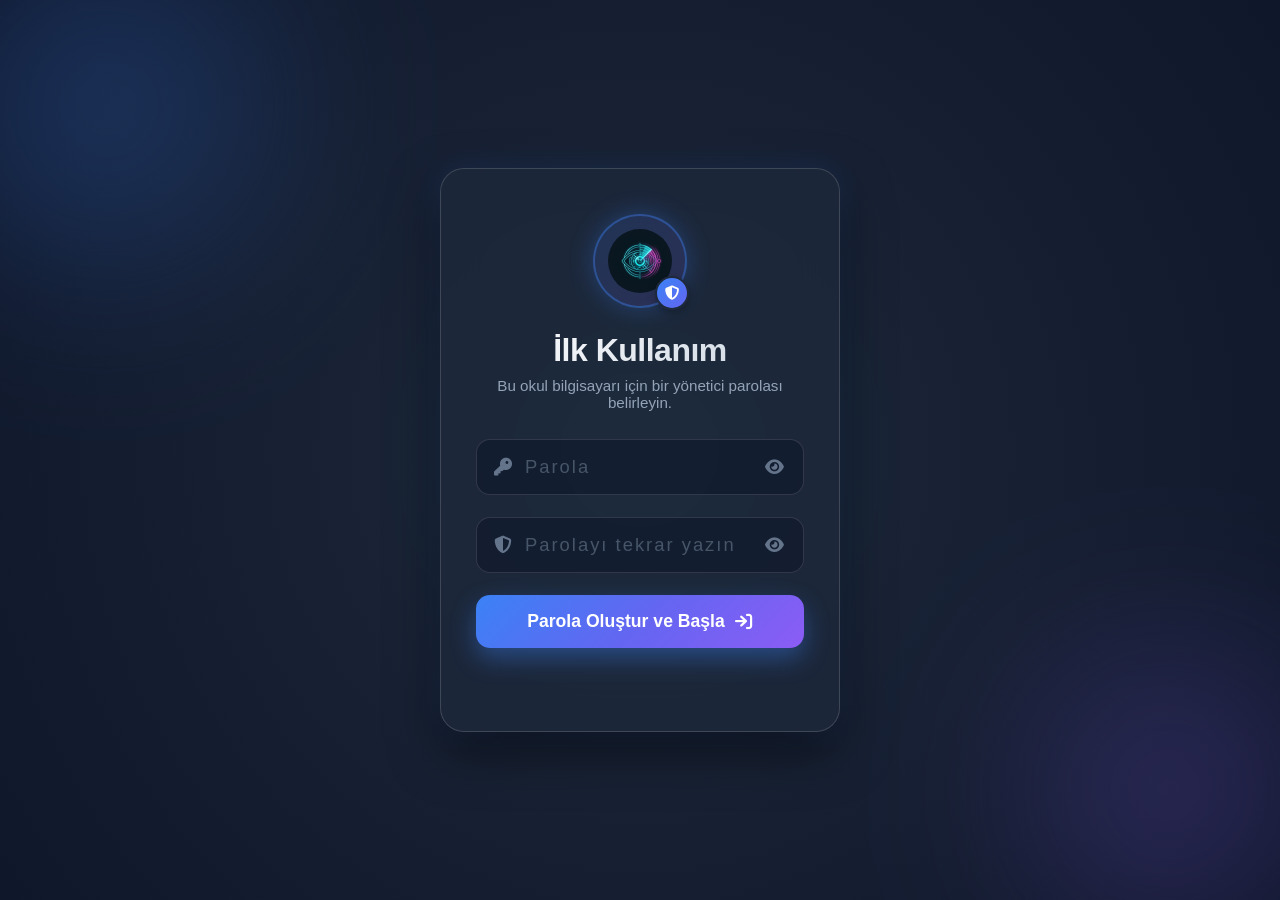
==== admin.html @ a7d8788b "feat(pwa): 3.6 Çevrimdışı Çalışma (PWA / Service Worker & Kesintisiz Yayın) tamamlandı" ====
<!DOCTYPE html>
<html lang="tr" data-theme="light">

<head>
    <meta charset="UTF-8">
    <meta name="viewport" content="width=device-width, initial-scale=1.0">
    <meta http-equiv="Content-Security-Policy" content="default-src 'self'; script-src 'self' 'unsafe-inline'; style-src 'self' 'unsafe-inline'; img-src 'self' data: blob: https://*.meb.k12.tr https://*.meb.gov.tr https://*.ytimg.com https://*.youtube.com; font-src 'self' data:; connect-src 'self'; media-src 'self' blob: data: https:; object-src 'none'; frame-src 'self' https://www.youtube.com https://www.youtube-nocookie.com; base-uri 'self'; form-action 'self'">
    <title>Pano Yönetim Paneli</title>
    <!-- Favicon & PWA Manifest -->
    <link rel="shortcut icon" href="img/favicon.png" type="image/png">
    <link rel="manifest" href="manifest.json">
    <meta name="theme-color" content="#0f172a">
    <meta name="apple-mobile-web-app-capable" content="yes">
    <meta name="apple-mobile-web-app-status-bar-style" content="black-translucent">
    <meta name="apple-mobile-web-app-title" content="Seyir Admin">
    <!-- Yerel Font Awesome: yönetim ekranı üçüncü taraf CDN'e font isteği göndermez. -->
    <link rel="stylesheet" href="css/fontawesome.min.css?v=20260917_ded1c367">
    <link rel="stylesheet" href="css/admin.css?v=20260924_e005ec68">
    <!-- SheetJS 0.20.3 yerel kopya: özel yönetim verisi üçüncü taraf betiğe açılmaz. -->
    <script src="js/vendor/xlsx.full.min.js?v=20260924_6b3130af"></script>

    <!-- Yönetici parolası ve okul verileri yalnızca bu tarayıcıda saklanır. -->
</head>

<body>
    <div class="login-overlay" id="login-screen">
        <!-- Zenginleştirilmiş arkaplan orbları -->
        <div class="glow-orb orb-1"></div>
        <div class="glow-orb orb-2"></div>
        <div class="glow-orb orb-3"></div>

        <div class="login-box glass-panel" id="login-card">
            <div class="login-logo-container">
                <img src="img/favicon.png" alt="Logo" class="login-logo-img">
                <div class="logo-shield-badge"><i class="fa-solid fa-shield-halved"></i></div>
            </div>
            <h2 class="login-title" id="local-auth-title">Seyir Yönetim</h2>
            <p class="login-subtitle" id="local-auth-subtitle">Bu cihazdaki yönetim paneline giriş yapın.</p>
            <form id="local-auth-form" autocomplete="off">
                <div class="input-wrapper">
                    <input id="local-auth-password" type="password" minlength="8" maxlength="128"
                        autocomplete="current-password" placeholder="Parola" required>
                    <i class="fa-solid fa-key input-icon"></i>
                    <button type="button" class="pin-toggle-btn" data-password-target="local-auth-password"
                        aria-label="Parolayı göster veya gizle"><i class="fa-solid fa-eye"></i></button>
                </div>
                <div class="input-wrapper" id="local-auth-repeat-wrapper" style="display:none;">
                    <input id="local-auth-password-repeat" type="password" minlength="8" maxlength="128"
                        autocomplete="new-password" placeholder="Parolayı tekrar yazın">
                    <i class="fa-solid fa-shield-halved input-icon"></i>
                    <button type="button" class="pin-toggle-btn" data-password-target="local-auth-password-repeat"
                        aria-label="Parolayı göster veya gizle"><i class="fa-solid fa-eye"></i></button>
                </div>
                <button type="submit" class="btn-glow" id="local-auth-submit">
                    <span>Giriş Yap</span> <i class="fa-solid fa-arrow-right-to-bracket"></i>
                </button>
            </form>
            <div class="error-msg" id="local-auth-message" aria-live="polite"></div>
            <button type="button" id="local-auth-reset"
                style="display:none; margin:8px auto 0; border:0; background:transparent; color:#94a3b8; cursor:pointer; text-decoration:underline;">
                Parolayı unuttum / bu cihazı sıfırla
            </button>
        </div>
    </div>

    <div class="admin-layout" id="admin-dashboard" style="display: none;">
        <aside class="admin-sidebar" id="admin-sidebar">
            <div class="sidebar-header">
                <div class="sidebar-brand-group">
                    <div class="brand-logo-wrapper">
                        <img src="img/favicon.png" alt="Logo" class="sidebar-logo-img">
                        <span class="logo-glow-ring"></span>
                    </div>
                    <div class="sidebar-brand-text">
                        <span class="brand-title">Seyir</span>
                        <span class="brand-subtitle" title="Okulun Dijital Nabzı">Okulun Dijital Nabzı</span>
                    </div>
                </div>
                <button type="button" id="admin-mobile-toggle" class="admin-mobile-toggle" aria-label="Menüyü Aç/Kapat"
                    onclick="toggleAdminSidebarMobile()">
                    <i class="fa-solid fa-bars" id="admin-hamburger-icon"></i>
                </button>
            </div>
            <nav class="sidebar-nav">
                <a href="index.html" class="nav-item nav-home-link" title="Canlı Pano Ekranına Git"><span class="nav-icon">🏠</span> <span
                        class="nav-text">Canlı Pano (Ana Sayfa)</span></a>
                <div class="sidebar-nav-divider"></div>
                <a href="#" class="nav-item active" data-target="tab-genel"><span class="nav-icon">⚙️</span> <span
                        class="nav-text">Genel Ayarlar</span></a>
                <a href="#" class="nav-item" data-target="tab-duyurular"><span class="nav-icon">📢</span> <span
                        class="nav-text">Duyurular</span></a>
                <a href="#" class="nav-item" data-target="tab-medya"><span class="nav-icon">🎬</span> <span
                        class="nav-text">Video &amp; Medya</span></a>
                <a href="#" class="nav-item" data-target="tab-sinav"><span class="nav-icon">📝</span> <span
                        class="nav-text">Sınav Yönetimi</span></a>
                <a href="#" class="nav-item" data-target="tab-nobetci"><span class="nav-icon">🛡️</span> <span
                        class="nav-text">Nöbetçi Öğretmenler</span></a>
                <a href="#" class="nav-item" data-target="tab-siniflar"><span class="nav-icon">👥</span> <span
                        class="nav-text">Sınıf Yönetimi</span></a>
                <a href="#" class="nav-item" data-target="tab-ogretmenler"><span class="nav-icon">👨‍🏫</span> <span
                        class="nav-text">Öğretmen Yönetimi</span></a>
                <a href="#" class="nav-item" data-target="tab-zaman"><span class="nav-icon">⏰</span> <span
                        class="nav-text">Zaman Yönetimi</span></a>
                <a href="#" class="nav-item" data-target="tab-program"><span class="nav-icon">📅</span> <span
                        class="nav-text">Ders Yönetimi</span></a>
                <a href="#" class="nav-item" data-target="tab-veri"><span class="nav-icon">💾</span> <span
                        class="nav-text">Veri Yönetimi</span></a>
                <a href="#" class="nav-item" data-target="tab-kayan"><span class="nav-icon">🏃‍♂️</span> <span
                        class="nav-text">Kayan Yazılar</span></a>

                <a href="#" class="nav-item" data-target="tab-zil">
                    <span class="nav-icon">🔔</span> <span class="nav-text">Zil Yönetimi</span>
                </a>
            </nav>
        </aside>

        <main class="admin-content">
            <!-- Üst Bar ve Kaydet Butonu -->
            <header class="content-topbar">
                <div class="topbar-left">
                    <div class="topbar-title-group">
                        <h1 id="active-tab-title">Genel Ayarlar</h1>
                        <span class="topbar-sub-tag">Seyir Komut Merkezi</span>
                    </div>
                    <span class="badge-online">
                        <span class="pulse-dot"></span> Canlı Sistem
                    </span>
                </div>

                <div class="topbar-right">
                    <!-- Çevrimdışı Durum Rozeti -->
                    <div id="admin-offline-pill" class="header-offline-pill" style="display: none;" title="Çevrimdışı Mod — Yerel önbellek aktif">
                        <i class="fa-solid fa-plane-slash"></i> <span>Çevrimdışı</span>
                    </div>
                    <!-- Hızlı Araçlar (AGENTS.md Kural 6: Akıllı Tahta / Tam Ekran / Tema / Bildirim / Ayarlar) -->
                    <div class="header-action-tools">
                        <a href="index.html" class="btn-tool-icon" title="Akıllı Tahta / Canlı Pano Modu" aria-label="Akıllı Tahta / Canlı Pano Moduna Geç">
                            <i class="fa-solid fa-tv"></i>
                        </a>
                        <button type="button" class="btn-tool-icon" id="btn-fullscreen-toggle" title="Tam Ekran" aria-label="Tam Ekran Aç/Kapat"
                            onclick="toggleAdminFullscreen()">
                            <i class="fa-solid fa-expand" id="icon-fullscreen"></i>
                        </button>
                        <button type="button" class="btn-tool-icon" id="btn-theme-toggle" title="Açık / Koyu Tema Değiştir"
                            aria-label="Açık / Koyu Tema Değiştir" onclick="toggleAdminTheme()">🌙</button>

                        <!-- Bildirimler Butonu ve Açılır Paneli -->
                        <div class="notif-dropdown-wrapper" style="position: relative;">
                            <button type="button" class="btn-tool-icon btn-notification-relative" id="btn-notifications-toggle" title="Sistem Bildirimleri"
                                aria-label="Bildirimler" onclick="toggleNotificationsMenu(this)">
                                <i class="fa-solid fa-bell"></i>
                                <span class="notification-badge-dot" id="header-notif-dot"></span>
                            </button>
                            <!-- Bildirimler Açılır Paneli -->
                            <div id="dropdown-notifications" class="notifications-dropdown-menu" style="display: none;">
                                <div class="notif-dropdown-header">
                                    <span><i class="fa-solid fa-bell" style="color: #6366f1;"></i> Sistem Bildirimleri</span>
                                    <button type="button" class="btn-notif-clear" onclick="clearNotificationBadge()">Okundu Say</button>
                                </div>
                                <div class="notif-dropdown-body" id="notif-dropdown-list">
                                    <!-- Bildirim kartları dinamik gelecek -->
                                </div>
                            </div>
                        </div>

                        <button type="button" class="btn-tool-icon" id="btn-quick-settings" title="Genel Ayarlara Git" aria-label="Sistem Ayarları"
                            onclick="openQuickSettings()">
                            <i class="fa-solid fa-gear"></i>
                        </button>
                    </div>

                    <span class="topbar-divider" aria-hidden="true"></span>

                    <input type="file" id="inp-json-file" accept=".json" style="display: none;">
                    <button id="btn-save-json" class="btn-save-glow">
                        <i class="fa-solid fa-floppy-disk"></i> <span>Kaydet</span>
                    </button>
                </div>
            </header>

            <div class="content-scrollable">
                <!-- Genel Ayarlar -->
                <section id="tab-genel" class="tab-pane active">
                    <!-- Nasıl Kullanılır? Rehber Kartı -->
                    <div class="tab-guide-container" style="margin-bottom: 20px;">
                        <button type="button" class="btn-guide-toggle" onclick="toggleHelpGuide(this)"
                            style="background: linear-gradient(135deg, #6366f1 0%, #8b5cf6 100%); color: #ffffff; border: none; padding: 10px 18px; border-radius: 10px; font-weight: 700; font-size: 0.92rem; cursor: pointer; display: inline-flex; align-items: center; gap: 8px; box-shadow: 0 4px 14px rgba(99, 102, 241, 0.35); transition: all 0.25s ease;">
                            <span>❓ Nasıl Kullanılır?</span>
                            <i class="fa-solid fa-chevron-down guide-arrow"
                                style="transition: transform 0.3s ease;"></i>
                        </button>
                        <div class="tab-guide-card"
                            style="display: none; margin-top: 12px; background: linear-gradient(135deg, rgba(30, 27, 75, 0.95) 0%, rgba(15, 23, 42, 0.95) 100%); border: 1.5px solid rgba(139, 92, 246, 0.4); border-left: 6px solid #8b5cf6; border-radius: 14px; padding: 18px 22px; color: #f1f5f9; box-shadow: 0 10px 25px rgba(0,0,0,0.4); backdrop-filter: blur(10px);">
                            <div
                                style="display: flex; align-items: center; justify-content: space-between; margin-bottom: 12px; border-bottom: 1px solid rgba(255,255,255,0.1); padding-bottom: 8px;">
                                <h3
                                    style="margin: 0; font-size: 1.15rem; color: #c084fc; font-weight: 800; display: flex; align-items: center; gap: 8px;">
                                    💡 <span>⚙️ Genel Ayarlar ve Okul Kimliği Rehberi</span>
                                </h3>
                                <button type="button"
                                    onclick="toggleHelpGuide(this.closest('.tab-guide-container').querySelector('.btn-guide-toggle'))"
                                    style="background: rgba(255,255,255,0.1); border: none; color: #94a3b8; width: 26px; height: 26px; border-radius: 50%; cursor: pointer; display: flex; align-items: center; justify-content: center; font-size: 0.85rem;">✕</button>
                            </div>
                            <div class="guide-content" style="font-size: 0.92rem; line-height: 1.65; color: #e2e8f0;">
                                <p style="margin-top: 0; margin-bottom: 8px;"><strong>📌 Bu Menü Ne İşe Yarar?</strong>
                                    Okulun resmi adını, okul türünü, amblemini/logosunu, ana slayt haberlerini ve otomatik
                                    tema gösterim sürelerini yönetmenizi sağlar.</p>
                                <p style="margin-bottom: 8px;"><strong>⚙️ Yapılan Değişikliklerin Etkisi:</strong>
                                    Burada girilen okul adı, okul türü ve amblemi ekrandaki tüm header (üst bilgi barı)
                                    alanında anında güncellenir. Ana slayt haberleri orta büyük haber panosunda sırayla
                                    sergilenir.</p>
                                <p style="margin-bottom: 0;"><strong>🚀 Nasıl Yapılır?</strong> Okul Adı, Okul Türü ve Web
                                    URL alanlarını doldurun. Haber slaytları için görsel seçip başlık/detay ekleyin.
                                    Değişiklikleri tamamlayınca sağ üstteki <strong>💾 Kaydet</strong> butonuna
                                    tıklayın.</p>
                            </div>
                        </div>
                    </div>

                    <!-- Kart 1: Okul & Pano Kimliği -->
                    <div class="glass-card">
                        <div class="section-header">
                            <h2><i class="fa-solid fa-school-flag" style="color: #3b82f6;"></i> Okul & Pano Kimliği</h2>
                            <p>Okul adı, özel amblemi/logosu, web bağlantısı ve temel gösterim parametrelerini
                                yapılandırın.</p>
                        </div>

                        <!-- Özel Okul Logosu / Amblemi Yükleme Alanı -->
                        <div class="logo-upload-box"
                            style="display: flex; align-items: center; gap: 20px; padding: 18px; background: rgba(59, 130, 246, 0.05); border: 1.5px dashed rgba(59, 130, 246, 0.35); border-radius: 14px; margin-bottom: 22px; flex-wrap: wrap;">
                            <div class="logo-preview-wrapper"
                                style="position: relative; width: 88px; height: 88px; border-radius: 16px; background: #ffffff; border: 2px solid #e2e8f0; display: flex; align-items: center; justify-content: center; overflow: hidden; box-shadow: 0 4px 14px rgba(0,0,0,0.06); flex-shrink: 0;">
                                <img id="img-okulLogo-preview" src="img/okul_logo.png" alt="Okul Logosu Önizleme"
                                    style="max-width: 100%; max-height: 100%; object-fit: contain; padding: 6px;">
                            </div>
                            <div style="flex: 1; min-width: 220px;">
                                <label
                                    style="font-weight: 700; font-size: 0.98rem; display: block; margin-bottom: 4px; color: var(--text-main);">
                                    <i class="fa-solid fa-image" style="color: #3b82f6;"></i> Okul Logosu / Amblemi
                                </label>
                                <p
                                    style="font-size: 0.83rem; color: var(--text-muted); margin: 0 0 12px 0; line-height: 1.4;">
                                    Her okul kendi amblemini yükleyebilir. Şeffaf PNG veya SVG formatı önerilir (Maks.
                                    2MB). Pano ekranında sol üst köşede anında güncellenir.
                                </p>
                                <div style="display: flex; gap: 10px; flex-wrap: wrap; align-items: center;">
                                    <label for="inp-okulLogo-file" class="btn-action-purple"
                                        style="cursor: pointer; padding: 9px 16px; font-size: 0.85rem; display: inline-flex; align-items: center; gap: 7px; margin: 0; border-radius: 8px;">
                                        <i class="fa-solid fa-arrow-up-from-bracket"></i> Yeni Logo Yükle
                                    </label>
                                    <input type="file" id="inp-okulLogo-file"
                                        accept="image/png, image/jpeg, image/svg+xml, image/webp"
                                        style="display: none;">
                                    <button type="button" id="btn-reset-logo" class="btn-action-warning"
                                        style="padding: 9px 14px; font-size: 0.85rem; display: inline-flex; align-items: center; gap: 6px; border-radius: 8px;">
                                        <i class="fa-solid fa-rotate-left"></i> Varsayılana Sıfırla
                                    </button>
                                </div>
                            </div>
                        </div>

                        <div class="form-grid-2col">
                            <div class="form-group">
                                <label><i class="fa-solid fa-school"></i> Okul Adı (Kurum Adı)</label>
                                <input type="text" id="inp-okulAdi" class="form-control"
                                    placeholder="Örn: Sancaktepe veya Mahmud Celaleddin Ökten">
                                <small
                                    style="display: block; margin-top: 4px; color: var(--text-muted); font-size: 0.78rem;">
                                    Okulun ana adı (Pano başlığının 1. satırında kalın ve belirgin görünür).
                                </small>
                            </div>

                            <div class="form-group">
                                <label><i class="fa-solid fa-graduation-cap"></i> Okul Türü</label>
                                <select id="inp-okulTuru" class="form-control" style="font-weight: 500;">
                                    <optgroup label="🕌 İmam Hatip Okul Türleri">
                                        <option value="İmam Hatip Ortaokulu">İmam Hatip Ortaokulu</option>
                                        <option value="Anadolu İmam Hatip Lisesi">Anadolu İmam Hatip Lisesi</option>
                                        <option value="Fen ve Sosyal Bilimler Proje Anadolu İmam Hatip Lisesi">Fen ve Sosyal Bilimler Proje Anadolu İmam Hatip Lisesi</option>
                                        <option value="Uluslararası Anadolu İmam Hatip Lisesi">Uluslararası Anadolu İmam Hatip Lisesi</option>
                                        <option value="Hafızlık Projesi İmam Hatip Ortaokulu">Hafızlık Projesi İmam Hatip Ortaokulu</option>
                                        <option value="Musiki ve Geleneksel Sanatlar Proje AİHL">Musiki ve Geleneksel Sanatlar Proje AİHL</option>
                                        <option value="Spor Proje Anadolu İmam Hatip Lisesi">Spor Proje Anadolu İmam Hatip Lisesi</option>
                                        <option value="Mesleki Program Uygulayan AİHL">Mesleki Program Uygulayan AİHL</option>
                                        <option value="İmam Hatip Lisesi">İmam Hatip Lisesi</option>
                                    </optgroup>
                                    <optgroup label="🏫 Diğer MEB Okul Türleri">
                                        <option value="Anadolu Lisesi">Anadolu Lisesi</option>
                                        <option value="Fen Lisesi">Fen Lisesi</option>
                                        <option value="Sosyal Bilimler Lisesi">Sosyal Bilimler Lisesi</option>
                                        <option value="Mesleki ve Teknik Anadolu Lisesi">Mesleki ve Teknik Anadolu Lisesi</option>
                                        <option value="Çok Programlı Anadolu Lisesi">Çok Programlı Anadolu Lisesi</option>
                                        <option value="Ortaokul">Ortaokul</option>
                                        <option value="İlkokul">İlkokul</option>
                                        <option value="Anaokulu">Anaokulu</option>
                                        <option value="Bilim ve Sanat Merkezi (BİLSEM)">Bilim ve Sanat Merkezi (BİLSEM)</option>
                                        <option value="Halk Eğitimi Merkezi">Halk Eğitimi Merkezi</option>
                                        <option value="Özel Eğitim Uygulama Okulu">Özel Eğitim Uygulama Okulu</option>
                                    </optgroup>
                                </select>
                                <small
                                    style="display: block; margin-top: 4px; color: var(--text-muted); font-size: 0.78rem;">
                                    Okul türü (Pano başlığının 2. satırında alt unvan olarak görünür).
                                </small>
                            </div>

                            <!-- Dinamik MEB Okul Sitesi ve Haber Yenileme (Madde 3.1) -->
                            <div class="form-group" style="grid-column: 1 / -1;">
                                <label><i class="fa-solid fa-globe"></i> MEB Okul Web Sitesi Adresi</label>
                                <div style="display: flex; gap: 10px; align-items: stretch; flex-wrap: wrap;">
                                    <input type="text" id="inp-webUrl" class="form-control"
                                        style="flex: 1; min-width: 250px;"
                                        placeholder="https://okuladi.meb.k12.tr/">
                                    <button type="button" id="btn-fetch-meb-news" class="btn-action-blue"
                                        style="padding: 10px 18px; font-weight: 600; display: inline-flex; align-items: center; gap: 8px; border-radius: 10px; white-space: nowrap; cursor: pointer; background: linear-gradient(135deg, #2563eb, #3b82f6); color: white; border: none; box-shadow: 0 4px 12px rgba(37, 99, 235, 0.25);">
                                        <i class="fa-solid fa-arrows-rotate" id="icon-fetch-meb"></i> Haberleri Şimdi
                                        Yenile
                                    </button>
                                </div>
                                <div id="meb-fetch-status"
                                    style="margin-top: 8px; font-size: 0.84rem; display: none; padding: 8px 12px; border-radius: 8px;">
                                </div>
                                <small
                                    style="display: block; margin-top: 5px; color: var(--text-muted); font-size: 0.8rem;">
                                    <i class="fa-solid fa-circle-info"></i> Yalnızca resmî MEB okul adresleri kabul
                                    edilir. Adres değiştirildiğinde haberler bir kez otomatik alınır; bu buton daha sonra
                                    elle yenilemek içindir.
                                </small>
                            </div>

                            <div class="form-group">
                                <label><i class="fa-solid fa-location-dot"></i> İl (Şehir)</label>
                                <input type="text" id="inp-sehir" list="sehir-listesi" class="form-control" placeholder="Örn: Konya veya 42" autocomplete="off">
                                <datalist id="sehir-listesi">
                                    <!-- JS ile 81 il otomatik yüklenecek -->
                                </datalist>
                                <small
                                    style="display: block; margin-top: 4px; color: var(--text-muted); font-size: 0.78rem;">
                                    İl seçildiğinde ilgili ilçeler ve koordinatlar otomatik yüklenir.
                                </small>
                            </div>

                            <div class="form-group">
                                <label><i class="fa-solid fa-map-pin"></i> İlçe</label>
                                <input type="text" id="inp-ilce" list="ilce-listesi" class="form-control" placeholder="Örn: Karatay, Selçuklu..." autocomplete="off">
                                <datalist id="ilce-listesi">
                                    <!-- JS ile seçili ilin ilçeleri otomatik yüklenecek -->
                                </datalist>
                                <small
                                    style="display: block; margin-top: 4px; color: var(--text-muted); font-size: 0.78rem;">
                                    İlçe seçildiğinde hava durumu ve namaz vakitleri okulun ilçesine göre hassaslaşır.
                                </small>
                            </div>

                            <div class="form-group">
                                <label><i class="fa-solid fa-map-location-dot"></i> Konum Koordinatları (Enlem / Boylam)</label>
                                <div style="display: grid; grid-template-columns: 1fr 1fr; gap: 10px;">
                                    <input type="number" step="any" id="inp-enlem" class="form-control"
                                        placeholder="Enlem: 37.8714" min="-90" max="90">
                                    <input type="number" step="any" id="inp-boylam" class="form-control"
                                        placeholder="Boylam: 32.4846" min="-180" max="180">
                                </div>
                                <small
                                    style="display: block; margin-top: 4px; color: var(--text-muted); font-size: 0.78rem;">
                                    Hava durumu (Open-Meteo) ve namaz vakitleri için kullanılır. Dilerseniz okulun hassas koordinatlarını elle güncelleyebilirsiniz.
                                </small>
                            </div>

                            <div class="form-group">
                                <label><i class="fa-solid fa-stopwatch"></i> Slayt Geçiş Süresi (ms)</label>
                                <input type="number" id="inp-karuselSuresi" class="form-control" placeholder="8000">
                            </div>

                            <div class="form-group" style="grid-column: 1 / -1;">
                                <label><i class="fa-solid fa-circle-half-stroke"></i> Otomatik Tema Modu</label>
                                <select id="inp-temaOtomatik" class="form-control">
                                    <option value="true">☀️/🌙 Açık (Saat Bazlı Otomatik)</option>
                                    <option value="false">🔒 Kapalı (Sabit Tema)</option>
                                </select>
                            </div>

                            <!-- KVKK & MEB GÜVENLİ PANO GÖRÜNÜMÜ (BELİRGİNLEŞTİRİLMİŞ VE KOYULAŞTIRILMIŞ GÜVENLİK KARTI) -->
                            <div class="form-group kvkk-security-card" style="grid-column: 1 / -1; padding: 24px; border: 2px solid #10b981; border-radius: 16px; background: linear-gradient(145deg, #090d16 0%, #111827 50%, #1e293b 100%); color: #f8fafc; box-shadow: 0 12px 30px -5px rgba(0, 0, 0, 0.45), 0 0 20px rgba(16, 185, 129, 0.18);">
                                <div style="display: flex; align-items: center; justify-content: space-between; flex-wrap: wrap; gap: 12px; margin-bottom: 12px;">
                                    <div style="display: flex; align-items: center; gap: 10px;">
                                        <div style="width: 38px; height: 38px; border-radius: 10px; background: rgba(16, 185, 129, 0.2); display: flex; align-items: center; justify-content: center; border: 1px solid rgba(16, 185, 129, 0.4);">
                                            <i class="fa-solid fa-shield-halved" style="color: #10b981; font-size: 1.25rem;"></i>
                                        </div>
                                        <h3 style="margin: 0; font-size: 1.15rem; font-weight: 700; color: #ffffff; letter-spacing: -0.2px;">
                                            KVKK ve MEB Güvenli Pano Görünümü
                                        </h3>
                                    </div>
                                    <span style="display: inline-flex; align-items: center; gap: 6px; padding: 5px 12px; border-radius: 8px; font-size: 0.76rem; font-weight: 700; background: rgba(16, 185, 129, 0.18); color: #34d399; border: 1px solid rgba(16, 185, 129, 0.4); text-transform: uppercase; letter-spacing: 0.5px;">
                                        <i class="fa-solid fa-lock" style="font-size: 0.72rem;"></i> 6698 Sayılı Kanun Uyumlu
                                    </span>
                                </div>

                                <p style="margin: 0 0 18px 0; color: #94a3b8; font-size: 0.86rem; line-height: 1.6;">
                                    Öğretmen ve personel verileri tarayıcınızın güvenli yerel hafızasında şifreli saklanır. Okul koridorlarında ve akıllı tahtalarda herkesin görebileceği açık pano çıktısında (<code style="background: #1e293b; color: #38bdf8; padding: 2px 6px; border-radius: 4px; border: 1px solid rgba(255,255,255,0.1);">data.json</code>) kişisel isimler aşağıda belirleyeceğiniz kurallarla otomatik olarak <strong style="color: #34d399;">maskelenir veya gizlenir</strong>.
                                </p>

                                <div style="display: grid; grid-template-columns: repeat(auto-fit, minmax(240px, 1fr)); gap: 16px; background: rgba(15, 23, 42, 0.65); padding: 18px; border-radius: 12px; border: 1px solid rgba(255, 255, 255, 0.08);">
                                    <div>
                                        <label for="inp-personel-gosterim" style="color: #e2e8f0; font-weight: 600; font-size: 0.86rem; margin-bottom: 6px; display: block;">
                                            <i class="fa-solid fa-id-badge" style="color: #38bdf8; margin-right: 5px;"></i> Personel Adı Gösterim Modu
                                        </label>
                                        <select id="inp-personel-gosterim" class="form-control" style="background: #1e293b; color: #ffffff; border: 1px solid #475569; font-weight: 500;">
                                            <option value="gorev">Yalnızca görev adı (Önerilen - En Güvenli)</option>
                                            <option value="basHarf">Yalnızca baş harfler (Örn: A. Y.)</option>
                                            <option value="gizli">Tamamen gizli (İsim alanı kaldırılır)</option>
                                            <option value="tam">Tam ad — Yalnızca kapalı devre yerel pano</option>
                                        </select>
                                    </div>
                                    <div>
                                        <label for="inp-saklama-suresi" style="color: #e2e8f0; font-weight: 600; font-size: 0.86rem; margin-bottom: 6px; display: block;">
                                            <i class="fa-solid fa-clock-rotate-left" style="color: #f59e0b; margin-right: 5px;"></i> Veri Saklama Süresi (İmha Politikası)
                                        </label>
                                        <div style="display: flex; align-items: center; gap: 8px;">
                                            <input id="inp-saklama-suresi" type="number" min="1" max="3650" value="365" class="form-control" style="background: #1e293b; color: #ffffff; border: 1px solid #475569; font-weight: 600; max-width: 140px;">
                                            <span style="color: #94a3b8; font-size: 0.86rem; font-weight: 500;">gün sonra otomatik temizle</span>
                                        </div>
                                    </div>
                                </div>

                                <div style="display: flex; flex-wrap: wrap; gap: 20px; margin-top: 18px; padding-top: 14px; border-top: 1px solid rgba(255, 255, 255, 0.1);">
                                    <label style="display: inline-flex; align-items: center; gap: 9px; cursor: pointer; color: #f1f5f9; font-size: 0.88rem; font-weight: 500;">
                                        <input id="inp-nobetci-goster" type="checkbox" checked style="width: 17px; height: 17px; accent-color: #10b981; cursor: pointer;">
                                        <span>🛡️ Nöbetçi alanını panoda göster</span>
                                    </label>
                                    <label style="display: inline-flex; align-items: center; gap: 9px; cursor: pointer; color: #f1f5f9; font-size: 0.88rem; font-weight: 500;">
                                        <input id="inp-rehber-goster" type="checkbox" style="width: 17px; height: 17px; accent-color: #10b981; cursor: pointer;">
                                        <span>👥 Rehber öğretmen alanını panoda göster</span>
                                    </label>
                                    <label style="display: inline-flex; align-items: center; gap: 9px; cursor: pointer; color: #f1f5f9; font-size: 0.88rem; font-weight: 500;">
                                        <input id="inp-ders-ogretmeni-goster" type="checkbox" style="width: 17px; height: 17px; accent-color: #10b981; cursor: pointer;">
                                        <span>⏰ Aktif derste öğretmeni panoda göster</span>
                                    </label>
                                </div>
                            </div>
                        </div>
                    </div>

                    <!-- Kart 3.3: Ekran Koruyucu & Kiosk Güç Tasarrufu Modu -->
                    <div class="glass-card" style="margin-top: 25px;">
                        <div class="section-header" style="display: flex; justify-content: space-between; align-items: flex-start; flex-wrap: wrap; gap: 12px;">
                            <div>
                                <h2><i class="fa-solid fa-moon" style="color: #6366f1;"></i> Ekran Koruyucu &amp; Güç Tasarrufu Modu</h2>
                                <p>Mesai bitiminde veya hafta sonlarında TV / Akıllı Tahta ekranlarını korur, piksel yanmasını (OLED Burn-in) önler ve enerji tasarrufu sağlar.</p>
                            </div>
                            <div style="display: inline-flex; align-items: center; gap: 10px;">
                                <label class="switch-toggle" style="display: inline-flex; align-items: center; gap: 8px; cursor: pointer; font-weight: 600; font-size: 0.95rem;">
                                    <input type="checkbox" id="inp-screensaver-aktif" checked style="width: 20px; height: 20px; accent-color: #6366f1; cursor: pointer;">
                                    <span style="color: var(--text-main);">Otomatik Uyku Aktif</span>
                                </label>
                            </div>
                        </div>

                        <div style="background: rgba(99, 102, 241, 0.05); border: 1.5px solid rgba(99, 102, 241, 0.2); border-radius: 14px; padding: 20px; margin-top: 15px;">
                            <div style="display: grid; grid-template-columns: repeat(auto-fit, minmax(220px, 1fr)); gap: 18px; margin-bottom: 18px;">
                                <div>
                                    <label for="inp-screensaver-baslangic" style="font-weight: 700; font-size: 0.88rem; display: block; margin-bottom: 6px; color: var(--text-main);">
                                        <i class="fa-regular fa-clock" style="color: #6366f1;"></i> Uyku Başlangıç Saati
                                    </label>
                                    <input type="time" id="inp-screensaver-baslangic" value="17:30" class="form-control" style="font-weight: 600;">
                                    <small style="color: var(--text-muted); font-size: 0.8rem; display: block; margin-top: 4px;">Akşam mesai bitişinde uykuya geçer</small>
                                </div>
                                <div>
                                    <label for="inp-screensaver-bitis" style="font-weight: 700; font-size: 0.88rem; display: block; margin-bottom: 6px; color: var(--text-main);">
                                        <i class="fa-regular fa-sun" style="color: #f59e0b;"></i> Uyanma (Bitiş) Saati
                                    </label>
                                    <input type="time" id="inp-screensaver-bitis" value="07:30" class="form-control" style="font-weight: 600;">
                                    <small style="color: var(--text-muted); font-size: 0.8rem; display: block; margin-top: 4px;">Sabah mesai başlangıcında panoyu açar</small>
                                </div>
                                <div>
                                    <label for="sel-screensaver-bostakalma" style="font-weight: 700; font-size: 0.88rem; display: block; margin-bottom: 6px; color: var(--text-main);">
                                        <i class="fa-solid fa-hourglass-half" style="color: #10b981;"></i> Boşta Kalma (Hareketsizlik)
                                    </label>
                                    <select id="sel-screensaver-bostakalma" class="form-control" style="font-weight: 600;">
                                        <option value="0">Devre Dışı (Sadece Saat Bazlı)</option>
                                        <option value="15">15 Dakika Hareketsiz Kalınca</option>
                                        <option value="30" selected>30 Dakika Hareketsiz Kalınca (Önerilen)</option>
                                        <option value="60">60 Dakika Hareketsiz Kalınca</option>
                                    </select>
                                    <small style="color: var(--text-muted); font-size: 0.8rem; display: block; margin-top: 4px;">Ekrana dokunulmadığında otomatik uyur</small>
                                </div>
                            </div>

                            <div style="display: flex; justify-content: space-between; align-items: center; flex-wrap: wrap; gap: 15px; padding-top: 15px; border-top: 1px solid rgba(0,0,0,0.08);">
                                <label style="display: inline-flex; align-items: center; gap: 9px; cursor: pointer; font-size: 0.9rem; font-weight: 600; color: var(--text-main);">
                                    <input type="checkbox" id="chk-screensaver-haftasonu" checked style="width: 18px; height: 18px; accent-color: #6366f1; cursor: pointer;">
                                    <span>📅 Hafta sonu boyunca tam gün uyku modunda kal</span>
                                </label>
                                <button type="button" id="btn-test-screensaver" class="btn-action-purple" style="padding: 9px 18px; font-size: 0.88rem; border-radius: 9px; display: inline-flex; align-items: center; gap: 8px;">
                                    <i class="fa-solid fa-wand-magic-sparkles"></i> Canlı Test Et (Panoda Göster)
                                </button>
                            </div>
                        </div>
                    </div>

                    <!-- Kart 2: Sistem ve Veri Yönetimi -->
                    <div class="glass-card" style="margin-top: 25px;">
                        <div class="section-header">
                            <h2><i class="fa-solid fa-database" style="color: #10b981;"></i> Sistem ve Veri Yönetimi
                            </h2>
                            <p>Yedekleme, veri aktarımı ve oturum işlemlerini tek tıkla gerçekleştirin.</p>
                        </div>
                        <div class="system-actions-grid">
                            <div class="action-card">
                                <div class="action-info">
                                    <i class="fa-solid fa-file-import" style="color: #8b5cf6;"></i>
                                    <div>
                                        <h4>Özel Yedeği İçe Aktar</h4>
                                        <p>Yalnızca yetkili cihazdaki yönetim yedeğini geri yükleyin.</p>
                                    </div>
                                </div>
                                <button type="button" id="btn-upload-json-settings" class="btn-action-purple js-upload-json">
                                    <i class="fa-solid fa-upload"></i> JSON Yükle
                                </button>
                            </div>

                            <div class="action-card">
                                <div class="action-info">
                                    <i class="fa-solid fa-download" style="color: #10b981;"></i>
                                    <div>
                                        <h4>Güvenli Pano JSON'u</h4>
                                        <p>Personel adları ayıklanmış, taşınabilir açık pano JSON'u üretin.</p>
                                    </div>
                                </div>
                                <button type="button" id="btn-download-json" class="btn-action-green btn-download-public-json">
                                    <i class="fa-solid fa-file-export"></i> Güvenli data.json İndir
                                </button>
                            </div>

                            <div class="action-card">
                                <div class="action-info">
                                    <i class="fa-solid fa-trash-can" style="color: #ef4444;"></i>
                                    <div>
                                        <h4>Fabrika Ayarları</h4>
                                        <p>Tüm verileri silip varsayılan duruma getirin.</p>
                                    </div>
                                </div>
                                <button type="button" id="btn-reset-data" class="btn-action-danger">
                                    <i class="fa-solid fa-arrow-rotate-left"></i> Verileri Sıfırla
                                </button>
                            </div>

                            <div class="action-card">
                                <div class="action-info">
                                    <i class="fa-solid fa-right-from-bracket" style="color: #f59e0b;"></i>
                                    <div>
                                        <h4>Oturumu Kapat</h4>
                                        <p>Yönetim panelinden güvenle çıkış yapın.</p>
                                    </div>
                                </div>
                                <button type="button" id="btn-logout" class="btn-action-warning"
                                    onclick="logoutAdmin()">
                                    <i class="fa-solid fa-lock"></i> Oturumu Kapat
                                </button>
                            </div>

                            <div class="action-card"
                                style="align-items:stretch; gap:12px;">
                                <div class="action-info">
                                    <i class="fa-solid fa-key" style="color:#3b82f6;"></i>
                                    <div>
                                        <h4>Yönetici Parolasını Değiştir</h4>
                                        <p>Önce mevcut parolanızı, ardından yeni güçlü parolayı girin.</p>
                                    </div>
                                </div>
                                <input type="password" id="local-current-password" class="form-control"
                                    autocomplete="current-password" placeholder="Mevcut parola" required>
                                <input type="password" id="local-new-password" class="form-control" minlength="8"
                                    autocomplete="new-password" placeholder="Yeni parola" required>
                                <input type="password" id="local-new-password-repeat" class="form-control" minlength="8"
                                    autocomplete="new-password" placeholder="Yeni parola tekrar" required>
                                <small style="color:var(--text-muted); line-height:1.45;">
                                    En az 8 karakter kullanın. Daha uzun ve benzersiz bir parola önerilir.
                                </small>
                                <button type="button" id="btn-local-password-change" class="btn-action-blue">
                                    <i class="fa-solid fa-shield-halved"></i> Parolayı Değiştir
                                </button>
                            </div>
                        </div>
                    </div>
                </section>

                <!-- Duyurular -->
                <section id="tab-duyurular" class="tab-pane">
                    <!-- Nasıl Kullanılır? Rehber Kartı -->
                    <div class="tab-guide-container" style="margin-bottom: 20px;">
                        <button type="button" class="btn-guide-toggle" onclick="toggleHelpGuide(this)"
                            style="background: linear-gradient(135deg, #6366f1 0%, #8b5cf6 100%); color: #ffffff; border: none; padding: 10px 18px; border-radius: 10px; font-weight: 700; font-size: 0.92rem; cursor: pointer; display: inline-flex; align-items: center; gap: 8px; box-shadow: 0 4px 14px rgba(99, 102, 241, 0.35); transition: all 0.25s ease;">
                            <span>❓ Nasıl Kullanılır?</span>
                            <i class="fa-solid fa-chevron-down guide-arrow"
                                style="transition: transform 0.3s ease;"></i>
                        </button>
                        <div class="tab-guide-card"
                            style="display: none; margin-top: 12px; background: linear-gradient(135deg, rgba(30, 27, 75, 0.95) 0%, rgba(15, 23, 42, 0.95) 100%); border: 1.5px solid rgba(139, 92, 246, 0.4); border-left: 6px solid #8b5cf6; border-radius: 14px; padding: 18px 22px; color: #f1f5f9; box-shadow: 0 10px 25px rgba(0,0,0,0.4); backdrop-filter: blur(10px);">
                            <div
                                style="display: flex; align-items: center; justify-content: space-between; margin-bottom: 12px; border-bottom: 1px solid rgba(255,255,255,0.1); padding-bottom: 8px;">
                                <h3
                                    style="margin: 0; font-size: 1.15rem; color: #c084fc; font-weight: 800; display: flex; align-items: center; gap: 8px;">
                                    💡 <span>📢 Duyurular ve İlanlar Yönetim Rehberi</span>
                                </h3>
                                <button type="button"
                                    onclick="toggleHelpGuide(this.closest('.tab-guide-container').querySelector('.btn-guide-toggle'))"
                                    style="background: rgba(255,255,255,0.1); border: none; color: #94a3b8; width: 26px; height: 26px; border-radius: 50%; cursor: pointer; display: flex; align-items: center; justify-content: center; font-size: 0.85rem;">✕</button>
                            </div>
                            <div class="guide-content" style="font-size: 0.92rem; line-height: 1.65; color: #e2e8f0;">
                                <p style="margin-top: 0; margin-bottom: 8px;"><strong>📌 Bu Menü Ne İşe Yarar?</strong>
                                    Panonun alt kısmında yer alan 3 sütunlu duyurular ve ilanlar alanına özel duyurular
                                    eklemenizi ve silmenizi sağlar.</p>
                                <p style="margin-bottom: 8px;"><strong>⚙️ Yapılan Değişikliklerin Etkisi:</strong>
                                    Girilen duyurular panonun altında 3'lü akordiyon kartlar halinde yayınlanır.
                                    <code>Acil İlan</code> seçeneği kırmızı neon çerçeveyle öne çıkar.</p>
                                <p style="margin-bottom: 0;"><strong>🚀 Nasıl Yapılır?</strong> Başlık, duyuru metni ve
                                    öncelik rengini girip <strong>"Duyuru Ekle"</strong> butonuna basın. Silmek
                                    istediğiniz duyuruların yanındaki çöp kutusuna tıklayın ve sağ üstteki <strong>💾
                                        Kaydet</strong> butonuna basın.</p>
                            </div>
                        </div>
                    </div>

                    <div class="glass-card custom-announcements-card">
                        <div class="section-header" style="margin-bottom: 20px; display: flex; align-items: center; justify-content: space-between; flex-wrap: wrap; gap: 10px;">
                            <div>
                                <h2 style="display: flex; align-items: center; gap: 10px; margin: 0 0 6px 0;">
                                    <span>📢 Duyurular & İlanlar Yönetimi</span>
                                    <span id="duyuru-toplam-sayi" class="badge" style="font-size: 0.8rem; background: #3b82f6; color: white; padding: 4px 10px; border-radius: 20px; font-weight: 700;">0 Duyuru</span>
                                </h2>
                                <p style="margin: 0; color: var(--text-muted);">Panonun alt ızgarasında ve ana akışında yayınlanacak zengin duyuruları ekleyebilir, renklerini belirleyebilir ve yönetebilirsiniz.</p>
                            </div>
                        </div>

                        <!-- Düzenleme Modu Bilgilendirme Çubuğu -->
                        <div id="duyuru-edit-alert" style="display: none; background: #eff6ff; border: 1.5px solid #3b82f6; border-left: 5px solid #3b82f6; border-radius: 10px; padding: 12px 16px; margin-bottom: 20px; color: #1e40af; font-weight: 600; align-items: center; justify-content: space-between;">
                            <div style="display: flex; align-items: center; gap: 10px;">
                                <span style="font-size: 1.2rem;">✏️</span>
                                <span>Bir duyuruyu düzenliyorsunuz. Değişiklikleri yaptıktan sonra <strong>"Güncelle"</strong> butonuna basın veya <strong>"İptal"</strong> edin.</span>
                            </div>
                            <button type="button" onclick="document.getElementById('btn-cancel-inline-duyuru').click()" style="background: none; border: none; color: #3b82f6; font-weight: 700; cursor: pointer; text-decoration: underline;">İptal Et</button>
                        </div>

                        <!-- İki Sütunlu Form & Canlı Önizleme Izgarası -->
                        <div class="duyuru-editor-grid" style="display: grid; grid-template-columns: minmax(320px, 1fr) 340px; gap: 20px; margin-bottom: 30px;">
                            <!-- Sol Sütun: Gelişmiş Ekleme/Düzenleme Formu -->
                            <div class="duyuru-form-card" style="background: #f8fafc; border: 1px solid #e2e8f0; border-radius: 14px; padding: 20px; box-shadow: 0 4px 16px rgba(0,0,0,0.03);">
                                <!-- Hızlı Şablonlar -->
                                <div style="margin-bottom: 16px;">
                                    <div style="font-size: 0.82rem; font-weight: 800; color: #64748b; margin-bottom: 8px; text-transform: uppercase; letter-spacing: 0.5px;">⚡ Hızlı Şablonlar (Tek Tıkla Doldur)</div>
                                    <div style="display: flex; flex-wrap: wrap; gap: 6px;">
                                        <button type="button" class="btn-sablon-chip" onclick="applyDuyuruSablon('kurs')">📚 Kurs Duyurusu</button>
                                        <button type="button" class="btn-sablon-chip" onclick="applyDuyuruSablon('veli')">👨‍👩‍👧 Veli Toplantısı</button>
                                        <button type="button" class="btn-sablon-chip" onclick="applyDuyuruSablon('etkinlik')">🏆 Yarışma & Başarı</button>
                                        <button type="button" class="btn-sablon-chip" onclick="applyDuyuruSablon('acil')">🚨 Acil İlan</button>
                                        <button type="button" class="btn-sablon-chip" onclick="applyDuyuruSablon('tatil')">🎉 Ara Tatil</button>
                                    </div>
                                </div>

                                <div style="display: flex; flex-direction: column; gap: 14px;">
                                    <div>
                                        <div style="display: flex; justify-content: space-between; align-items: center; margin-bottom: 6px;">
                                            <label for="inline-d-baslik" style="font-weight: 700; font-size: 0.88rem; color: #334155; margin: 0;">📌 Duyuru Başlığı</label>
                                            <small id="d-baslik-sayac" style="font-size: 0.75rem; color: #94a3b8; font-weight: 600;">0 / 70</small>
                                        </div>
                                        <input type="text" id="inline-d-baslik" class="form-control" maxlength="70"
                                            placeholder="Örn: Hafta Sonu DYK Kursları Başlıyor"
                                            style="background: #ffffff; border: 1.5px solid #cbd5e1; border-radius: 10px; font-weight: 600; padding: 10px 14px;">
                                    </div>

                                    <div>
                                        <label for="inline-d-renk" style="font-weight: 700; font-size: 0.88rem; color: #334155; margin-bottom: 6px; display: block;">🎨 Duyuru Teması & Öncelik Rengi</label>
                                        <select id="inline-d-renk" class="form-control"
                                            style="background: #ffffff; border: 1.5px solid #cbd5e1; border-radius: 10px; font-weight: 700; padding: 10px 14px; cursor: pointer;">
                                            <option value="secondary">🟢 Yeşil — Genel Bilgilendirme / Başarı</option>
                                            <option value="primary" selected>🔵 Mavi — Standart Kurumsal Duyuru</option>
                                            <option value="accent">🟠 Turuncu — Önemli Hatırlatma / Dikkat</option>
                                            <option value="danger">🔴 Kırmızı — Acil İlan / Son Gün / İkaz</option>
                                            <option value="purple">🟣 Mor — Özel Etkinlik / Yarışma / Sanat</option>
                                        </select>
                                    </div>

                                    <div>
                                        <div style="display: flex; justify-content: space-between; align-items: center; margin-bottom: 6px;">
                                            <label for="inline-d-icerik" style="font-weight: 700; font-size: 0.88rem; color: #334155; margin: 0;">📝 Duyuru Detayı & İçeriği</label>
                                            <small id="d-icerik-sayac" style="font-size: 0.75rem; color: #94a3b8; font-weight: 600;">0 / 250</small>
                                        </div>
                                        <textarea id="inline-d-icerik" class="form-control" rows="3" maxlength="250"
                                            style="background: #ffffff; border: 1.5px solid #cbd5e1; border-radius: 10px; min-height: 90px; padding: 10px 14px; line-height: 1.5;"
                                    </div>

                                    <div>
                                        <div style="display: flex; justify-content: space-between; align-items: center; margin-bottom: 6px;">
                                            <label for="inline-d-link" style="font-weight: 700; font-size: 0.88rem; color: #334155; margin: 0;">
                                                <i class="fa-solid fa-qrcode" style="color: #6366f1;"></i> Bağlantı &amp; QR Kod URL (İsteğe Bağlı)
                                            </label>
                                            <span style="font-size: 0.75rem; color: #6366f1; font-weight: 700;">📱 Panoda QR Üretilir</span>
                                        </div>
                                        <input type="url" id="inline-d-link" class="form-control"
                                            placeholder="https://... (Web sitesi, PDF afiş, form veya kılavuz bağlantısı)"
                                            style="background: #ffffff; border: 1.5px solid #cbd5e1; border-radius: 10px; font-weight: 600; padding: 10px 14px;">
                                        <small style="color: var(--text-muted); font-size: 0.78rem; display: block; margin-top: 4px;">
                                            Bağlantı girildiğinde TV panosundaki duyuru kartının yanında otomatik taranabilir QR Kod görüntülenir.
                                        </small>
                                    </div>

                                    <!-- Butonlar -->
                                    <div style="display: flex; justify-content: flex-end; align-items: center; gap: 10px; margin-top: 6px;">
                                        <button type="button" class="btn-secondary btn-sm" id="btn-cancel-inline-duyuru"
                                            style="display:none; padding: 9px 18px; border-radius: 10px; font-weight: 700;">
                                            <i class="fa-solid fa-xmark"></i> İptal
                                        </button>
                                        <button type="button" class="btn-primary btn-glow btn-sm" id="btn-add-inline-duyuru"
                                            style="padding: 10px 26px; border-radius: 10px; font-weight: 800; display: inline-flex; align-items: center; gap: 8px;">
                                            <i class="fa-solid fa-plus" id="icon-add-inline-duyuru"></i>
                                            <span id="text-add-inline-duyuru">Duyuru Ekle</span>
                                        </button>
                                    </div>
                                </div>
                            </div>

                            <!-- Sağ Sütun: Canlı Pano Önizleme Kartı -->
                            <div class="duyuru-preview-container" style="background: #0f172a; border-radius: 16px; padding: 18px; display: flex; flex-direction: column; justify-content: space-between; border: 1.5px solid rgba(255,255,255,0.1); box-shadow: 0 10px 25px rgba(0,0,0,0.3);">
                                <div>
                                    <div style="display: flex; align-items: center; justify-content: space-between; margin-bottom: 14px; border-bottom: 1px solid rgba(255,255,255,0.1); padding-bottom: 10px;">
                                        <span style="font-size: 0.84rem; font-weight: 800; color: #94a3b8; display: flex; align-items: center; gap: 6px;">
                                            📺 <span>TV Pano Canlı Önizleme</span>
                                        </span>
                                        <span id="preview-badge-status" style="font-size: 0.72rem; padding: 2px 8px; border-radius: 6px; background: rgba(59, 130, 246, 0.2); color: #60a5fa; font-weight: 700; border: 1px solid rgba(59, 130, 246, 0.4);">CANLI</span>
                                    </div>

                                    <!-- Birebir TV Kartı Görünümü -->
                                    <div id="duyuru-live-preview-card" style="background: linear-gradient(135deg, #062e22 0%, #0f172a 100%); border: 1.5px solid rgba(16, 185, 129, 0.55); border-left: 5px solid #10b981; border-radius: 14px; padding: 14px; box-shadow: 0 8px 20px rgba(0,0,0,0.4); display: flex; flex-direction: column; transition: all 0.3s ease;">
                                        <div style="display: flex; align-items: center; gap: 12px; margin-bottom: 10px;">
                                            <div id="prev-card-emoji-box" style="background: rgba(16, 185, 129, 0.15); color: #10b981; border: 1px solid rgba(16, 185, 129, 0.35); width: 38px; height: 38px; border-radius: 10px; display: flex; align-items: center; justify-content: center; font-size: 1.25rem; flex-shrink: 0;">
                                                🌿
                                            </div>
                                            <div style="min-width: 0; flex: 1;">
                                                <div id="prev-card-baslik" style="font-weight: 900; font-size: 0.98rem; color: #ffffff; white-space: nowrap; overflow: hidden; text-overflow: ellipsis; font-family: 'Outfit', sans-serif;">
                                                    Duyuru Başlığı
                                                </div>
                                                <div style="margin-top: 2px;">
                                                    <span id="prev-card-badge" style="font-size: 0.72rem; font-weight: 800; color: #10b981; background: rgba(16, 185, 129, 0.15); border: 1px solid rgba(16, 185, 129, 0.35); padding: 2px 7px; border-radius: 5px; display: inline-flex; align-items: center; gap: 4px;">
                                                        🌿 Genel Bilgilendirme
                                                    </span>
                                                </div>
                                            </div>
                                        </div>
                                        <div id="prev-card-icerik" style="font-size: 0.84rem; color: #cbd5e1; line-height: 1.45; border-top: 1.5px dashed rgba(16, 185, 129, 0.25); padding-top: 8px; min-height: 48px; max-height: 90px; overflow: hidden; display: -webkit-box; -webkit-line-clamp: 4; -webkit-box-orient: vertical;">
                                            Duyuru içeriği burada akıllı tahtadaki görünümüyle canlı olarak önizlenecektir...
                                        </div>
                                        <div id="prev-card-qr-box" style="display: none; align-items: center; gap: 10px; margin-top: 10px; padding-top: 10px; border-top: 1.5px dashed rgba(255,255,255,0.15);">
                                            <div id="prev-card-qr-code" style="background: #ffffff; padding: 4px; border-radius: 8px; width: 52px; height: 52px; display: flex; align-items: center; justify-content: center; flex-shrink: 0; box-shadow: 0 4px 12px rgba(0,0,0,0.3);"></div>
                                            <div style="font-size: 0.76rem; color: #cbd5e1; line-height: 1.35; min-width: 0; flex: 1;">
                                                <span style="font-weight: 800; color: #ffffff; display: flex; align-items: center; gap: 4px;">
                                                    <i class="fa-solid fa-qrcode" style="color: #60a5fa;"></i> Taranabilir QR Kod
                                                </span>
                                                <span id="prev-card-qr-url" style="color: #94a3b8; font-size: 0.72rem; word-break: break-all; display: block; margin-top: 2px;"></span>
                                            </div>
                                        </div>
                                    </div>
                                </div>

                                <div style="margin-top: 14px; font-size: 0.76rem; color: #64748b; text-align: center; line-height: 1.4;">
                                    💡 Seçtiğiniz renk panoda birebir bu tonlarda ve ışıltıyla yayınlanacaktır.
                                </div>
                            </div>
                        </div>

                        <!-- Mevcut Duyurular Listesi Başlığı ve Arama -->
                        <div style="display: flex; align-items: center; justify-content: space-between; flex-wrap: wrap; gap: 12px; margin-bottom: 16px; border-top: 1px solid #e2e8f0; padding-top: 20px;">
                            <h3 style="font-size: 1.1rem; margin: 0; color: #1e293b; font-weight: 800; display: flex; align-items: center; gap: 8px;">
                                <i class="fa-solid fa-list" style="color: #3b82f6;"></i>
                                <span>Mevcut Duyurular Listesi</span>
                            </h3>
                            <div style="min-width: 240px;">
                                <input type="text" id="duyuru-arama-input" class="form-control form-sm" placeholder="🔍 Başlık veya içerikte ara..." style="background: white; border-radius: 8px;">
                            </div>
                        </div>

                        <div id="duyurular-listesi" class="list-container" style="max-height: 480px; overflow-y: auto;">
                            <!-- JS ile doldurulacak -->
                        </div>
                    </div>
                </section>

                <!-- Video & Medya Yönetimi (Karusel) -->
                <section id="tab-medya" class="tab-pane">
                    <!-- Nasıl Kullanılır? Rehber Kartı -->
                    <div class="tab-guide-container" style="margin-bottom: 20px;">
                        <button type="button" class="btn-guide-toggle" onclick="toggleHelpGuide(this)"
                            style="background: linear-gradient(135deg, #ef4444 0%, #b91c1c 100%); color: #ffffff; border: none; padding: 10px 18px; border-radius: 10px; font-weight: 700; font-size: 0.92rem; cursor: pointer; display: inline-flex; align-items: center; gap: 8px; box-shadow: 0 4px 14px rgba(239, 68, 68, 0.35); transition: all 0.25s ease;">
                            <span>❓ Nasıl Kullanılır?</span>
                            <i class="fa-solid fa-chevron-down guide-arrow" style="transition: transform 0.3s ease;"></i>
                        </button>
                        <div class="tab-guide-card"
                            style="display: none; margin-top: 12px; background: linear-gradient(135deg, rgba(30, 27, 75, 0.95) 0%, rgba(15, 23, 42, 0.95) 100%); border: 1.5px solid rgba(239, 68, 68, 0.4); border-left: 6px solid #ef4444; border-radius: 14px; padding: 18px 22px; color: #f1f5f9; box-shadow: 0 10px 25px rgba(0,0,0,0.4); backdrop-filter: blur(10px);">
                            <div style="display: flex; align-items: center; justify-content: space-between; margin-bottom: 12px; border-bottom: 1px solid rgba(255,255,255,0.1); padding-bottom: 8px;">
                                <h3 style="margin: 0; font-size: 1.15rem; color: #fca5a5; font-weight: 800; display: flex; align-items: center; gap: 8px;">
                                    💡 <span>🎬 Karusel Video & Medya Yönetim Rehberi</span>
                                </h3>
                                <button type="button"
                                    onclick="toggleHelpGuide(this.closest('.tab-guide-container').querySelector('.btn-guide-toggle'))"
                                    style="background: rgba(255,255,255,0.1); border: none; color: #94a3b8; width: 26px; height: 26px; border-radius: 50%; cursor: pointer; display: flex; align-items: center; justify-content: center; font-size: 0.85rem;">✕</button>
                            </div>
                            <div class="guide-content" style="font-size: 0.92rem; line-height: 1.65; color: #e2e8f0;">
                                <p style="margin-top: 0; margin-bottom: 8px;"><strong>📌 Bu Menü Ne İşe Yarar?</strong>
                                    Dijital panonun ana merkezindeki karusel (haber & duyuru) alanına <strong>YouTube</strong> videoları veya <strong>MP4</strong> video klipleri eklemenizi sağlar.</p>
                                <p style="margin-bottom: 8px;"><strong>⚙️ Akıllı Oynatma Sistemi:</strong>
                                    Sıra videoya geldiğinde video otomatik ve sessizce başlar. <code>Video Bittiğinde Geç</code> seçeneği aktifse video tamamlanır tamamlanmaz pano sonraki habere/duyuruya kesintisiz devam eder.</p>
                                <p style="margin-bottom: 0;"><strong>🚀 Nasıl Yapılır?</strong>
                                    <strong>"Yeni Video Ekle"</strong> butonuna basın, YouTube bağlantınızı yapıştırın (veya MP4 URL girin). Başlığınızı belirleyip kaydedin.</p>
                            </div>
                        </div>
                    </div>

                    <!-- İstatistik KPI Kartları -->
                    <div class="zil-kpi-grid" style="display: grid; grid-template-columns: repeat(auto-fit, minmax(220px, 1fr)); gap: 15px; margin-bottom: 25px;">
                        <div class="stat-card" style="background: var(--card-bg); border: 1px solid var(--sidebar-border); border-radius: 14px; padding: 18px; box-shadow: var(--card-shadow); display: flex; align-items: center; gap: 15px;">
                            <div style="width: 50px; height: 50px; border-radius: 12px; background: rgba(239, 68, 68, 0.12); color: #ef4444; display: flex; align-items: center; justify-content: center; font-size: 1.5rem;">
                                <i class="fa-solid fa-film"></i>
                            </div>
                            <div>
                                <span style="font-size: 0.8rem; color: var(--text-muted); font-weight: 600;">TOPLAM VİDEO</span>
                                <h3 id="kpi-video-toplam" style="margin: 0; font-size: 1.6rem; font-weight: 800; color: var(--text-color);">0</h3>
                            </div>
                        </div>

                        <div class="stat-card" style="background: var(--card-bg); border: 1px solid var(--sidebar-border); border-radius: 14px; padding: 18px; box-shadow: var(--card-shadow); display: flex; align-items: center; gap: 15px;">
                            <div style="width: 50px; height: 50px; border-radius: 12px; background: rgba(16, 185, 129, 0.12); color: #10b981; display: flex; align-items: center; justify-content: center; font-size: 1.5rem;">
                                <i class="fa-solid fa-circle-play"></i>
                            </div>
                            <div>
                                <span style="font-size: 0.8rem; color: var(--text-muted); font-weight: 600;">AKTİF YAYINDA</span>
                                <h3 id="kpi-video-aktif" style="margin: 0; font-size: 1.6rem; font-weight: 800; color: #10b981;">0</h3>
                            </div>
                        </div>

                        <div class="stat-card" style="background: var(--card-bg); border: 1px solid var(--sidebar-border); border-radius: 14px; padding: 18px; box-shadow: var(--card-shadow); display: flex; align-items: center; gap: 15px;">
                            <div style="width: 50px; height: 50px; border-radius: 12px; background: rgba(99, 102, 241, 0.12); color: #6366f1; display: flex; align-items: center; justify-content: center; font-size: 1.5rem;">
                                <i class="fa-solid fa-arrows-rotate"></i>
                            </div>
                            <div>
                                <span style="font-size: 0.8rem; color: var(--text-muted); font-weight: 600;">MEB HABER ENTEGRASYONU</span>
                                <h3 style="margin: 0; font-size: 1.1rem; font-weight: 700; color: #6366f1;">Ortak Döngü</h3>
                            </div>
                        </div>
                    </div>

                    <!-- Video Listesi Ana Kartı -->
                    <div class="glass-card" style="background: var(--card-bg); border: 1px solid var(--sidebar-border); border-radius: 16px; padding: 25px; box-shadow: var(--card-shadow);">
                        <div class="section-header" style="margin-bottom: 20px; display: flex; align-items: center; justify-content: space-between; flex-wrap: wrap; gap: 15px;">
                            <div>
                                <h2 style="display: flex; align-items: center; gap: 10px; margin: 0 0 6px 0;">
                                    <span style="color: #ef4444;"><i class="fa-brands fa-youtube"></i></span>
                                    <span>Karusel Video Listesi</span>
                                    <span id="badge-video-sayisi" class="badge" style="font-size: 0.8rem; background: #ef4444; color: white; padding: 4px 10px; border-radius: 20px; font-weight: 700;">0 Video</span>
                                </h2>
                                <p style="margin: 0; color: var(--text-muted);">Ana ekranda haber slaytlarının arasında gösterilecek video kayıtlarını ekleyin ve yönetin.</p>
                            </div>

                            <div style="display: flex; gap: 10px; align-items: center;">
                                <button type="button" class="btn-primary" id="btn-video-ekle-modal" style="background: linear-gradient(135deg, #ef4444 0%, #b91c1c 100%); border-color: #ef4444; box-shadow: 0 4px 14px rgba(239, 68, 68, 0.35);">
                                    <i class="fa-solid fa-plus"></i> Yeni Video Ekle
                                </button>
                            </div>
                        </div>

                        <!-- Video Tablosu -->
                        <div class="table-responsive">
                            <table class="data-table" id="table-karusel-videolari" style="width: 100%; border-collapse: separate; border-spacing: 0 6px;">
                                <thead>
                                    <tr>
                                        <th style="width: 45px; text-align: center;">Aktif</th>
                                        <th style="width: 110px;">Önizleme</th>
                                        <th>Video Başlığı</th>
                                        <th style="width: 140px;">Tür &amp; Kaynak</th>
                                        <th style="width: 140px;">Süre / Geçiş</th>
                                        <th style="width: 135px; text-align: right;">İşlemler</th>
                                    </tr>
                                </thead>
                                <tbody id="tbody-video-listesi">
                                    <!-- JS render edilecek -->
                                </tbody>
                            </table>
                        </div>
                    </div>
                </section>

                <!-- Sınav Yönetimi -->
                <section id="tab-sinav" class="tab-pane">
                    <!-- Nasıl Kullanılır? Rehber Kartı -->
                    <div class="tab-guide-container" style="margin-bottom: 20px;">
                        <button type="button" class="btn-guide-toggle" onclick="toggleHelpGuide(this)"
                            style="background: linear-gradient(135deg, #6366f1 0%, #8b5cf6 100%); color: #ffffff; border: none; padding: 10px 18px; border-radius: 10px; font-weight: 700; font-size: 0.92rem; cursor: pointer; display: inline-flex; align-items: center; gap: 8px; box-shadow: 0 4px 14px rgba(99, 102, 241, 0.35); transition: all 0.25s ease;">
                            <span>❓ Nasıl Kullanılır?</span>
                            <i class="fa-solid fa-chevron-down guide-arrow"
                                style="transition: transform 0.3s ease;"></i>
                        </button>
                        <div class="tab-guide-card"
                            style="display: none; margin-top: 12px; background: linear-gradient(135deg, rgba(30, 27, 75, 0.95) 0%, rgba(15, 23, 42, 0.95) 100%); border: 1.5px solid rgba(139, 92, 246, 0.4); border-left: 6px solid #8b5cf6; border-radius: 14px; padding: 18px 22px; color: #f1f5f9; box-shadow: 0 10px 25px rgba(0,0,0,0.4); backdrop-filter: blur(10px);">
                            <div
                                style="display: flex; align-items: center; justify-content: space-between; margin-bottom: 12px; border-bottom: 1px solid rgba(255,255,255,0.1); padding-bottom: 8px;">
                                <h3
                                    style="margin: 0; font-size: 1.15rem; color: #c084fc; font-weight: 800; display: flex; align-items: center; gap: 8px;">
                                    💡 <span>📝 Sınav Yönetimi Rehberi</span>
                                </h3>
                                <button type="button"
                                    onclick="toggleHelpGuide(this.closest('.tab-guide-container').querySelector('.btn-guide-toggle'))"
                                    style="background: rgba(255,255,255,0.1); border: none; color: #94a3b8; width: 26px; height: 26px; border-radius: 50%; cursor: pointer; display: flex; align-items: center; justify-content: center; font-size: 0.85rem;">✕</button>
                            </div>
                            <div class="guide-content" style="font-size: 0.92rem; line-height: 1.65; color: #e2e8f0;">
                                <p style="margin-top: 0; margin-bottom: 8px;"><strong>📌 Bu Menü Ne İşe Yarar?</strong>
                                    Okuldaki ortak sınav tarihlerini, saatini, ders adını ve sınava girecek sınıfları
                                    duyurmanızı sağlar.</p>
                                <p style="margin-bottom: 8px;"><strong>⚙️ Yapılan Değişikliklerin Etkisi:</strong>
                                    Sınavlar panoda mavi temalı sınav rozetiyle duyurular şeridinde öğrencilere otomatik
                                    olarak bildirilir.</p>
                                <p style="margin-bottom: 0;"><strong>🚀 Nasıl Yapılır?</strong> Ders Adı, Sınıflar (Örn:
                                    9A, 9B), Tarih ve Saat girip <strong>"Ekle"</strong>ye basın. Toplu sınav yüklemesi
                                    için Veri Yönetimi sekmesindeki Excel içe aktarıcıyı kullanabilirsiniz.
                                    Değişikliklerden sonra <strong>💾 Kaydet</strong> butonuna tıklayın.</p>
                            </div>
                        </div>
                    </div>

                    <div class="glass-card custom-announcements-card">
                        <div class="section-header" style="margin-bottom: 20px; display: flex; align-items: center; justify-content: space-between; flex-wrap: wrap; gap: 12px;">
                            <div>
                                <h2 style="display: flex; align-items: center; gap: 10px; margin: 0 0 6px 0;">
                                    <span>📝 Sınav Programı & Ortak Yazılı Yönetimi</span>
                                    <span id="sinav-toplam-sayi" class="badge" style="font-size: 0.8rem; background: #3b82f6; color: white; padding: 4px 10px; border-radius: 20px; font-weight: 700;">0 Sınav</span>
                                </h2>
                                <p style="margin: 0; color: var(--text-muted);">Ortak sınav tarihlerini, saatlerini, sınav türünü ve sınava girecek sınıfları yapılandırabilir; TV akıllı tahtada öğrencilere canlı duyurabilirsiniz.</p>
                            </div>
                            <div style="display: flex; gap: 8px; flex-wrap: wrap;">
                                <button type="button" class="btn-secondary btn-sm" onclick="exportExcelSinav()" style="padding: 7px 14px; border-radius: 8px; font-weight: 700; display: inline-flex; align-items: center; gap: 6px;">
                                    <i class="fa-solid fa-file-excel" style="color: #10b981;"></i> <span>Excel Olarak İndir</span>
                                </button>
                                <button type="button" class="btn-secondary btn-sm" onclick="temizleGecmisSinavlar()" style="padding: 7px 14px; border-radius: 8px; font-weight: 700; color: #dc2626; border-color: #fecaca; display: inline-flex; align-items: center; gap: 6px;">
                                    <i class="fa-solid fa-broom"></i> <span>Geçmiş Sınavları Temizle</span>
                                </button>
                            </div>
                        </div>

                        <!-- Düzenleme Modu Bilgilendirme Çubuğu -->
                        <div id="sinav-edit-alert" style="display: none; background: #eff6ff; border: 1.5px solid #3b82f6; border-left: 5px solid #3b82f6; border-radius: 10px; padding: 12px 16px; margin-bottom: 20px; color: #1e40af; font-weight: 600; align-items: center; justify-content: space-between;">
                            <div style="display: flex; align-items: center; gap: 10px;">
                                <span style="font-size: 1.2rem;">✏️</span>
                                <span>Bir sınav kaydını düzenliyorsunuz. Değişiklikleri yaptıktan sonra <strong>"Güncelle"</strong> butonuna basın veya <strong>"İptal"</strong> edin.</span>
                            </div>
                            <button type="button" onclick="document.getElementById('btn-cancel-inline-sinav').click()" style="background: none; border: none; color: #3b82f6; font-weight: 700; cursor: pointer; text-decoration: underline;">İptal Et</button>
                        </div>

                        <!-- İki Sütunlu Form & Canlı Önizleme Izgarası -->
                        <div class="sinav-editor-grid" style="display: grid; grid-template-columns: minmax(320px, 1fr) 350px; gap: 20px; margin-bottom: 30px;">
                            <!-- Sol Sütun: Gelişmiş Sınav Ekleme/Düzenleme Formu -->
                            <div class="sinav-form-card" style="background: #f8fafc; border: 1px solid #e2e8f0; border-radius: 14px; padding: 20px; box-shadow: 0 4px 16px rgba(0,0,0,0.03);">
                                <!-- Hızlı Ders Şablonları -->
                                <div style="margin-bottom: 16px;">
                                    <div style="font-size: 0.82rem; font-weight: 800; color: #64748b; margin-bottom: 8px; text-transform: uppercase; letter-spacing: 0.5px;">⚡ Hızlı Ders Seçimi (Tek Tıkla Doldur)</div>
                                    <div style="display: flex; flex-wrap: wrap; gap: 6px;">
                                        <button type="button" class="btn-sablon-chip" onclick="hizliDersSec('Matematik')">📐 Matematik</button>
                                        <button type="button" class="btn-sablon-chip" onclick="hizliDersSec('Türk Dili ve Edebiyatı')">📖 Edebiyat</button>
                                        <button type="button" class="btn-sablon-chip" onclick="hizliDersSec('İngilizce')">🇬🇧 İngilizce</button>
                                        <button type="button" class="btn-sablon-chip" onclick="hizliDersSec('Fizik')">⚡ Fizik</button>
                                        <button type="button" class="btn-sablon-chip" onclick="hizliDersSec('Kimya')">🧪 Kimya</button>
                                        <button type="button" class="btn-sablon-chip" onclick="hizliDersSec('Biyoloji')">🧬 Biyoloji</button>
                                        <button type="button" class="btn-sablon-chip" onclick="hizliDersSec('Tarih')">🏛️ Tarih</button>
                                        <button type="button" class="btn-sablon-chip" onclick="hizliDersSec('Din Kültürü ve Ahlak Bilgisi')">🕌 Din Kültürü</button>
                                        <button type="button" class="btn-sablon-chip" onclick="hizliDersSec('Arapça')">📜 Arapça</button>
                                        <button type="button" class="btn-sablon-chip" onclick="hizliDersSec('Kur\'an-ı Kerim')">📖 Kur'an</button>
                                    </div>
                                </div>

                                <div style="display: flex; flex-direction: column; gap: 14px;">
                                    <div style="display: grid; grid-template-columns: 1.2fr 1fr; gap: 12px;">
                                        <div>
                                            <label for="inline-s-ders" style="font-weight: 700; font-size: 0.88rem; color: #334155; margin-bottom: 6px; display: block;">📚 Ders Adı</label>
                                            <input type="text" id="inline-s-ders" class="form-control" list="meb-dersler-datalist"
                                                placeholder="Örn: Matematik, Fizik, Arapça"
                                                style="background: #ffffff; border: 1.5px solid #cbd5e1; border-radius: 10px; font-weight: 600; padding: 10px 14px;">
                                            <datalist id="meb-dersler-datalist">
                                                <option value="Matematik"></option>
                                                <option value="Türk Dili ve Edebiyatı"></option>
                                                <option value="İngilizce"></option>
                                                <option value="Fizik"></option>
                                                <option value="Kimya"></option>
                                                <option value="Biyoloji"></option>
                                                <option value="Tarih"></option>
                                                <option value="Coğrafya"></option>
                                                <option value="Felsefe"></option>
                                                <option value="Din Kültürü ve Ahlak Bilgisi"></option>
                                                <option value="Arapça"></option>
                                                <option value="Kur'an-ı Kerim"></option>
                                                <option value="Temel Dini Bilgiler"></option>
                                                <option value="Peygamberimizin Hayatı"></option>
                                                <option value="Hadis"></option>
                                                <option value="Fıkıh"></option>
                                                <option value="Tefsir"></option>
                                                <option value="Akaid"></option>
                                                <option value="Kelam"></option>
                                                <option value="Hitabet ve Mesleki Uygulama"></option>
                                                <option value="T.C. İnkılap Tarihi ve Atatürkçülük"></option>
                                                <option value="Bilişim Teknolojileri ve Yazılım"></option>
                                                <option value="Fen Bilimleri"></option>
                                                <option value="Sosyal Bilgiler"></option>
                                                <option value="Türkçe"></option>
                                            </datalist>
                                        </div>

                                        <div>
                                            <label for="inline-s-tur" style="font-weight: 700; font-size: 0.88rem; color: #334155; margin-bottom: 6px; display: block;">📋 Sınav Türü / Dönem</label>
                                            <select id="inline-s-tur" class="form-control"
                                                style="background: #ffffff; border: 1.5px solid #cbd5e1; border-radius: 10px; font-weight: 600; padding: 10px 14px; cursor: pointer;">
                                                <option value="1. Dönem 1. Ortak Yazılı" selected>1. Dönem 1. Ortak Yazılı</option>
                                                <option value="1. Dönem 2. Ortak Yazılı">1. Dönem 2. Ortak Yazılı</option>
                                                <option value="2. Dönem 1. Ortak Yazılı">2. Dönem 1. Ortak Yazılı</option>
                                                <option value="2. Dönem 2. Ortak Yazılı">2. Dönem 2. Ortak Yazılı</option>
                                                <option value="Mazeret / Telafi Sınavı">Mazeret / Telafi Sınavı</option>
                                                <option value="Deneme Sınavı">Kazanım / Deneme Sınavı</option>
                                                <option value="Sorumluluk Sınavı">Sorumluluk Sınavı</option>
                                            </select>
                                        </div>
                                    </div>

                                    <div style="display: grid; grid-template-columns: 1fr 1fr; gap: 12px;">
                                        <div>
                                            <div style="display: flex; justify-content: space-between; align-items: center; margin-bottom: 6px;">
                                                <label for="inline-s-tarih" style="font-weight: 700; font-size: 0.88rem; color: #334155; margin: 0;">📅 Sınav Tarihi</label>
                                                <div style="display: flex; gap: 4px;">
                                                    <button type="button" class="btn-sablon-chip" style="padding: 2px 7px; font-size: 0.7rem;" onclick="hizliTarihAyarla('bugun')">Bugün</button>
                                                    <button type="button" class="btn-sablon-chip" style="padding: 2px 7px; font-size: 0.7rem;" onclick="hizliTarihAyarla('yarin')">Yarın</button>
                                                </div>
                                            </div>
                                            <input type="date" id="inline-s-tarih" class="form-control"
                                                style="background: #ffffff; border: 1.5px solid #cbd5e1; border-radius: 10px; font-weight: 600; padding: 10px 14px;">
                                        </div>

                                        <div>
                                            <div style="display: flex; justify-content: space-between; align-items: center; margin-bottom: 6px;">
                                                <label for="inline-s-saat" style="font-weight: 700; font-size: 0.88rem; color: #334155; margin: 0;">⏰ Saat / Ders</label>
                                                <input type="hidden" id="inline-s-ders-saati" value="">
                                            </div>
                                            <input type="time" id="inline-s-saat" class="form-control"
                                                style="background: #ffffff; border: 1.5px solid #cbd5e1; border-radius: 10px; font-weight: 600; padding: 10px 14px;">
                                        </div>
                                    </div>

                                    <!-- Hızlı Ders Saati Seçimi -->
                                    <div>
                                        <div style="font-size: 0.78rem; font-weight: 700; color: #64748b; margin-bottom: 6px;">⏱️ Hızlı Sınav Saati Seçimi:</div>
                                        <div style="display: flex; flex-wrap: wrap; gap: 6px;">
                                            <button type="button" class="btn-sablon-chip" onclick="hizliDersSaatiSec('2. Ders', '09:40')">2. Ders (09:40)</button>
                                            <button type="button" class="btn-sablon-chip" onclick="hizliDersSaatiSec('3. Ders', '10:30')">3. Ders (10:30)</button>
                                            <button type="button" class="btn-sablon-chip" onclick="hizliDersSaatiSec('4. Ders', '11:20')">4. Ders (11:20)</button>
                                            <button type="button" class="btn-sablon-chip" onclick="hizliDersSaatiSec('5. Ders', '12:10')">5. Ders (12:10)</button>
                                            <button type="button" class="btn-sablon-chip" onclick="hizliDersSaatiSec('6. Ders', '13:40')">6. Ders (13:40)</button>
                                        </div>
                                    </div>

                                    <div>
                                        <label for="inline-s-siniflar" style="font-weight: 700; font-size: 0.88rem; color: #334155; margin-bottom: 6px; display: block;">👥 Sınava Girecek Sınıflar</label>
                                        <input type="text" id="inline-s-siniflar" class="form-control"
                                            placeholder="Örn: 9A, 9B, 10A veya aşağıdaki butonlara tıklayın"
                                            style="background: #ffffff; border: 1.5px solid #cbd5e1; border-radius: 10px; font-weight: 600; padding: 10px 14px; margin-bottom: 8px;">
                                        <!-- Hızlı Sınıf Butonları -->
                                        <div id="hizli-sinif-cipleri" style="display: flex; flex-wrap: wrap; gap: 6px;">
                                            <!-- JS ile okulun sınıflarına göre doldurulacak -->
                                        </div>
                                    </div>

                                    <!-- Butonlar -->
                                    <div style="display: flex; justify-content: flex-end; align-items: center; gap: 10px; margin-top: 6px;">
                                        <button type="button" class="btn-secondary btn-sm" id="btn-cancel-inline-sinav"
                                            style="display:none; padding: 9px 18px; border-radius: 10px; font-weight: 700;">
                                            <i class="fa-solid fa-xmark"></i> İptal
                                        </button>
                                        <button type="button" class="btn-primary btn-glow btn-sm" id="btn-add-inline-sinav"
                                            style="padding: 10px 26px; border-radius: 10px; font-weight: 800; display: inline-flex; align-items: center; gap: 8px;">
                                            <i class="fa-solid fa-plus" id="icon-add-inline-sinav"></i>
                                            <span id="text-add-inline-sinav">Sınavı Takvime Ekle</span>
                                        </button>
                                    </div>
                                </div>
                            </div>

                            <!-- Sağ Sütun: Canlı Pano Önizleme Kartı -->
                            <div class="sinav-preview-container" style="background: #0f172a; border-radius: 16px; padding: 18px; display: flex; flex-direction: column; justify-content: space-between; border: 1.5px solid rgba(255,255,255,0.1); box-shadow: 0 10px 25px rgba(0,0,0,0.3);">
                                <div>
                                    <div style="display: flex; align-items: center; justify-content: space-between; margin-bottom: 14px; border-bottom: 1px solid rgba(255,255,255,0.1); padding-bottom: 10px;">
                                        <span style="font-size: 0.84rem; font-weight: 800; color: #94a3b8; display: flex; align-items: center; gap: 6px;">
                                            📺 <span>TV Pano Canlı Önizleme</span>
                                        </span>
                                        <span style="font-size: 0.72rem; padding: 2px 8px; border-radius: 6px; background: rgba(59, 130, 246, 0.2); color: #60a5fa; font-weight: 700; border: 1px solid rgba(59, 130, 246, 0.4);">CANLI</span>
                                    </div>

                                    <!-- Birebir TV Sınav Kartı Görünümü -->
                                    <div id="sinav-live-preview-card" style="background: linear-gradient(135deg, #0c2340 0%, #0f172a 100%); border: 1.5px solid rgba(59, 130, 246, 0.5); border-left: 5px solid #60a5fa; border-radius: 14px; padding: 14px; box-shadow: 0 8px 20px rgba(0,0,0,0.4); display: flex; flex-direction: column; transition: all 0.3s ease;">
                                        <div style="display: flex; align-items: center; gap: 12px; margin-bottom: 10px;">
                                            <div style="background: rgba(96, 165, 250, 0.15); color: #60a5fa; border: 1px solid rgba(96, 165, 250, 0.35); width: 38px; height: 38px; border-radius: 10px; display: flex; align-items: center; justify-content: center; font-size: 1.25rem; flex-shrink: 0;">
                                                📝
                                            </div>
                                            <div style="min-width: 0; flex: 1;">
                                                <div id="prev-sinav-ders" style="font-weight: 900; font-size: 0.98rem; color: #ffffff; white-space: nowrap; overflow: hidden; text-overflow: ellipsis; font-family: 'Outfit', sans-serif;">
                                                    Matematik Sınavı
                                                </div>
                                                <div style="margin-top: 2px; display: flex; align-items: center; gap: 6px; flex-wrap: wrap;">
                                                    <span style="font-size: 0.72rem; font-weight: 800; color: #60a5fa; background: rgba(96, 165, 250, 0.15); border: 1px solid rgba(96, 165, 250, 0.35); padding: 2px 7px; border-radius: 5px; display: inline-flex; align-items: center; gap: 4px;">
                                                        📝 Sınav Programı
                                                    </span>
                                                    <span id="prev-sinav-tur-badge" style="font-size: 0.72rem; font-weight: 700; color: #94a3b8; background: rgba(255,255,255,0.06); padding: 2px 6px; border-radius: 4px;">
                                                        1. Ortak Yazılı
                                                    </span>
                                                </div>
                                            </div>
                                        </div>
                                        <div style="font-size: 0.84rem; color: #e2e8f0; line-height: 1.5; border-top: 1.5px dashed rgba(96, 165, 250, 0.25); padding-top: 8px;">
                                            <div id="prev-sinav-siniflar"><b>Sınıflar:</b> 9A, 9B, 10A</div>
                                            <div id="prev-sinav-tarih-saat" style="margin-top: 2px;"><b>Tarih & Saat:</b> ⏰ GG.AA.YYYY - SS:DD</div>
                                            <div id="prev-sinav-kalan" style="margin-top: 4px; font-weight: 700; color: #38bdf8;">⏳ Tarih seçiniz</div>
                                        </div>
                                    </div>
                                </div>

                                <div style="margin-top: 14px; font-size: 0.76rem; color: #64748b; text-align: center; line-height: 1.4;">
                                    💡 Sınavlar panoda mavi temalı sınav rozetiyle duyurular şeridinde öğrencilere otomatik olarak bildirilir.
                                </div>
                            </div>
                        </div>

                        <!-- Mevcut Sınavlar Listesi Başlığı ve Arama -->
                        <div style="display: flex; align-items: center; justify-content: space-between; flex-wrap: wrap; gap: 12px; margin-bottom: 16px; border-top: 1px solid #e2e8f0; padding-top: 20px;">
                            <h3 style="font-size: 1.1rem; margin: 0; color: #1e293b; font-weight: 800; display: flex; align-items: center; gap: 8px;">
                                <i class="fa-solid fa-calendar-check" style="color: #3b82f6;"></i>
                                <span>Kayıtlı Sınavlar Takvimi</span>
                            </h3>
                            <div style="display: flex; gap: 8px; flex-wrap: wrap;">
                                <select id="sinav-filtre-durum" class="form-control form-sm" style="background: white; border-radius: 8px; width: 150px; font-weight: 600;">
                                    <option value="all">Tüm Sınavlar</option>
                                    <option value="upcoming" selected>Yaklaşan Sınavlar</option>
                                    <option value="today">Bugünkü Sınavlar</option>
                                    <option value="past">Geçmiş Sınavlar</option>
                                </select>
                                <input type="text" id="sinav-arama-input" class="form-control form-sm" placeholder="🔍 Ders adı veya sınıflarda ara..." style="background: white; border-radius: 8px; min-width: 220px;">
                            </div>
                        </div>

                        <div id="sinavlar-listesi" class="list-container" style="max-height: 480px; overflow-y: auto;">
                            <!-- JS ile doldurulacak -->
                        </div>
                    </div>
                </section>

                <!-- Nöbetçi Öğretmenler -->
                <section id="tab-nobetci" class="tab-pane">
                    <!-- Nasıl Kullanılır? Rehber Kartı -->
                    <div class="tab-guide-container" style="margin-bottom: 20px;">
                        <button type="button" class="btn-guide-toggle" onclick="toggleHelpGuide(this)"
                            style="background: linear-gradient(135deg, #6366f1 0%, #8b5cf6 100%); color: #ffffff; border: none; padding: 10px 18px; border-radius: 10px; font-weight: 700; font-size: 0.92rem; cursor: pointer; display: inline-flex; align-items: center; gap: 8px; box-shadow: 0 4px 14px rgba(99, 102, 241, 0.35); transition: all 0.25s ease;">
                            <span>❓ Nasıl Kullanılır?</span>
                            <i class="fa-solid fa-chevron-down guide-arrow"
                                style="transition: transform 0.3s ease;"></i>
                        </button>
                        <div class="tab-guide-card"
                            style="display: none; margin-top: 12px; background: linear-gradient(135deg, rgba(30, 27, 75, 0.95) 0%, rgba(15, 23, 42, 0.95) 100%); border: 1.5px solid rgba(139, 92, 246, 0.4); border-left: 6px solid #8b5cf6; border-radius: 14px; padding: 18px 22px; color: #f1f5f9; box-shadow: 0 10px 25px rgba(0,0,0,0.4); backdrop-filter: blur(10px);">
                            <div
                                style="display: flex; align-items: center; justify-content: space-between; margin-bottom: 12px; border-bottom: 1px solid rgba(255,255,255,0.1); padding-bottom: 8px;">
                                <h3
                                    style="margin: 0; font-size: 1.15rem; color: #c084fc; font-weight: 800; display: flex; align-items: center; gap: 8px;">
                                    💡 <span>🛡️ Nöbetçi Öğretmen Yönetim Rehberi</span>
                                </h3>
                                <button type="button"
                                    onclick="toggleHelpGuide(this.closest('.tab-guide-container').querySelector('.btn-guide-toggle'))"
                                    style="background: rgba(255,255,255,0.1); border: none; color: #94a3b8; width: 26px; height: 26px; border-radius: 50%; cursor: pointer; display: flex; align-items: center; justify-content: center; font-size: 0.85rem;">✕</button>
                            </div>
                            <div class="guide-content" style="font-size: 0.92rem; line-height: 1.65; color: #e2e8f0;">
                                <p style="margin-top: 0; margin-bottom: 8px;"><strong>📌 Bu Menü Ne İşe Yarar?</strong>
                                    Haftanın her günü için okuldaki kat ve alan bazlı (Bahçe, 1. Kat, 2. Kat vb.)
                                    nöbetçi öğretmen atamalarını düzenler.</p>
                                <p style="margin-bottom: 8px;"><strong>⚙️ Yapılan Değişikliklerin Etkisi:</strong> Seyir
                                    panosunda o anki günün nöbetçi öğretmenleri kat isimleriyle birlikte neon avatar
                                    kartlarıyla listelenir.</p>
                                <p style="margin-bottom: 0;"><strong>🚀 Nasıl Yapılır?</strong> Gün butonlarından
                                    (Pazartesi-Cuma) birini seçin. Sağdaki öğretmen havuzundan isimleri sürükleyip
                                    soldaki nöbet yerlerine bırakın ya da seçin. İşlem bitince sağ üstteki <strong>💾
                                        Kaydet</strong> butonuna tıklayın.</p>
                            </div>
                        </div>
                    </div>

                    <div class="glass-card">
                        <div class="section-header" style="display: flex; justify-content: space-between; align-items: center; flex-wrap: wrap; gap: 15px; border-bottom: 1px solid var(--sidebar-border); padding-bottom: 15px; margin-bottom: 15px;">
                            <div>
                                <h2 style="margin: 0 0 5px 0; display: flex; align-items: center; gap: 8px;">
                                    🛡️ <span>Nöbetçi Öğretmen & Görev Dağıtımı</span>
                                </h2>
                                <p style="margin: 0; color: var(--text-muted); font-size: 0.92rem;">Haftalık nöbetçi öğretmen görev yerlerini, izinli durumlarını ve ders tamamlama süreçlerini yönetin.</p>
                            </div>
                            <div style="display: flex; gap: 8px; flex-wrap: wrap;">
                                <button type="button" class="btn-secondary btn-sm" onclick="exportHaftalikNobetToExcel()" style="display: inline-flex; align-items: center; gap: 6px; font-weight: 600;">
                                    <i class="fa-solid fa-file-excel" style="color: #10b981;"></i> <span>Haftalık Excel İndir</span>
                                </button>
                                <button type="button" class="btn-secondary btn-sm" onclick="openAddZoneModal()" style="display: inline-flex; align-items: center; gap: 6px; font-weight: 600;">
                                    <i class="fa-solid fa-plus-circle" style="color: #3b82f6;"></i> <span>Yeni Nöbet Alanı</span>
                                </button>
                                <button type="button" class="btn-primary btn-sm btn-glow-sm" id="btn-edit-teachers" style="display: inline-flex; align-items: center; gap: 6px; font-weight: 600;">
                                    <i class="fa-solid fa-users"></i> <span>Öğretmen Havuzu</span>
                                </button>
                            </div>
                        </div>

                        <!-- Üst Görünüm Modu Seçici (Pill Bar) -->
                        <div class="nobet-mode-selector" style="display: flex; gap: 8px; margin-bottom: 18px; border-bottom: 1px solid var(--sidebar-border); padding-bottom: 12px; flex-wrap: wrap;">
                            <button type="button" class="btn-nobet-mode active" data-mode="gunluk" onclick="switchNobetViewMode('gunluk')"
                                style="background: var(--primary); color: white; border: 1px solid var(--primary); padding: 8px 16px; border-radius: 8px; font-weight: 700; font-size: 0.92rem; cursor: pointer; display: inline-flex; align-items: center; gap: 6px; transition: all 0.2s;">
                                <i class="fa-solid fa-calendar-day"></i> <span>Günlük Dağıtım & DnD</span>
                            </button>
                            <button type="button" class="btn-nobet-mode" data-mode="haftalik" onclick="switchNobetViewMode('haftalik')"
                                style="background: transparent; color: var(--text-main); border: 1px solid var(--sidebar-border); padding: 8px 16px; border-radius: 8px; font-weight: 600; font-size: 0.92rem; cursor: pointer; display: inline-flex; align-items: center; gap: 6px; transition: all 0.2s;">
                                <i class="fa-solid fa-table-cells"></i> <span>Haftalık Nöbet Çizelgesi</span>
                            </button>
                            <button type="button" class="btn-nobet-mode" data-mode="tamamlama" onclick="switchNobetViewMode('tamamlama')"
                                style="background: transparent; color: var(--text-main); border: 1px solid var(--sidebar-border); padding: 8px 16px; border-radius: 8px; font-weight: 600; font-size: 0.92rem; cursor: pointer; display: inline-flex; align-items: center; gap: 6px; transition: all 0.2s; margin-left: auto;">
                                <i class="fa-solid fa-person-chalkboard" style="color: #10b981;"></i> <span>Boş Ders / Tamamlama</span>
                            </button>
                        </div>

                        <!-- 1. GÖRÜNÜM: GÜNLÜK ATAMA & DnD -->
                        <div id="nobet-view-gunluk" style="display: block;">
                            <!-- Gün Seçici & Gün Aksiyonları -->
                            <div class="day-selector-bar" style="display: flex; justify-content: space-between; align-items: center; flex-wrap: wrap; gap: 10px; margin-bottom: 18px; background: #f8fafc; border: 1px solid var(--sidebar-border); border-radius: 10px; padding: 8px 12px;">
                                <div class="day-selector" style="display: flex; gap: 6px; flex-wrap: wrap;">
                                    <button type="button" class="btn-day active" data-day="Pazartesi">Pazartesi</button>
                                    <button type="button" class="btn-day" data-day="Salı">Salı</button>
                                    <button type="button" class="btn-day" data-day="Çarşamba">Çarşamba</button>
                                    <button type="button" class="btn-day" data-day="Perşembe">Perşembe</button>
                                    <button type="button" class="btn-day" data-day="Cuma">Cuma</button>
                                </div>
                                <div style="display: flex; align-items: center; gap: 8px; flex-wrap: wrap;">
                                    <div style="display: flex; align-items: center; gap: 4px;">
                                        <select id="sel-kopyala-kaynak-gun" class="form-control" style="font-size: 0.82rem; padding: 4px 8px; height: auto;">
                                            <option value="">📋 Günden Kopyala...</option>
                                            <option value="Pazartesi">Pazartesi'den Al</option>
                                            <option value="Salı">Salı'dan Al</option>
                                            <option value="Çarşamba">Çarşamba'dan Al</option>
                                            <option value="Perşembe">Perşembe'den Al</option>
                                            <option value="Cuma">Cuma'dan Al</option>
                                        </select>
                                        <button type="button" class="btn-secondary btn-sm" onclick="kopyalaNobetGunuSecili()" style="padding: 5px 8px; font-size: 0.8rem;" title="Seçilen günün nöbet dağıtımını bu güne aktar">Kopyala</button>
                                    </div>
                                    <button type="button" class="btn-secondary btn-sm" onclick="temizleGununNobetcileri()" style="color: #ef4444; border-color: #fca5a5; background: #fef2f2; padding: 5px 10px; font-size: 0.82rem; font-weight: 600;" title="Bu günkü tüm öğretmenleri havuza geri gönderir">
                                        <i class="fa-solid fa-rotate-left"></i> <span>Günü Sıfırla</span>
                                    </button>
                                </div>
                            </div>

                            <div class="dnd-container" style="display: flex; gap: 20px; align-items: flex-start;">
                                <!-- Sol Kolon: Nöbet Yerleri / Zones -->
                                <div style="flex: 3; display: flex; flex-direction: column; gap: 12px; min-width: 0;">
                                    <div class="dnd-left" id="dnd-zones">
                                        <!-- JS ile dinamik doldurulacak -->
                                    </div>
                                    <div style="margin-top: 10px;">
                                        <button type="button" class="btn-secondary btn-sm" onclick="openAddZoneModal()" style="border-style: dashed; width: 100%; padding: 10px; border-radius: 10px; font-weight: 700; color: var(--primary); display: inline-flex; align-items: center; justify-content: center; gap: 8px;">
                                            <i class="fa-solid fa-plus-circle"></i> <span>+ Yeni Nöbet Alanı / Kat Ekle</span>
                                        </button>
                                    </div>
                                </div>

                                <!-- Sağ Kolon: Öğretmen Havuzu + TV Panosu Canlı Önizleme -->
                                <div class="dnd-right" style="flex: 1.3; min-width: 300px; max-width: 420px; background: #ffffff; border: 1.5px solid var(--sidebar-border); border-radius: 14px; padding: 16px; box-shadow: 0 4px 14px rgba(0,0,0,0.04);">
                                    <div style="display: flex; justify-content: space-between; align-items: center; margin-bottom: 12px; border-bottom: 1px solid var(--sidebar-border); padding-bottom: 10px;">
                                        <h3 style="margin: 0; font-size: 1.05rem; color: var(--text-main); font-weight: 700; display: flex; align-items: center; gap: 6px;">
                                            <i class="fa-solid fa-users-viewfinder" style="color: var(--primary);"></i> <span>Öğretmen Havuzu</span>
                                        </h3>
                                        <span id="unassigned-count" style="font-size: 0.82rem; font-weight: 700; color: #2563eb; background: #eff6ff; border: 1px solid #bfdbfe; padding: 2px 8px; border-radius: 12px;">(0 / 0)</span>
                                    </div>

                                    <!-- Arama Çubuğu -->
                                    <div style="margin-bottom: 12px; position: relative;">
                                        <input type="text" id="inp-search-teacher-pool" class="form-control" placeholder="🔍 Öğretmen ara..." oninput="filterTeacherPool(this.value)"
                                            style="width: 100%; padding: 7px 10px; font-size: 0.88rem; border-radius: 8px; box-sizing: border-box;">
                                    </div>

                                    <!-- Havuz Listesi -->
                                    <div class="dnd-pool" id="dnd-pool" ondrop="dropToPool(event)" ondragover="allowDropEslestirme(event)"
                                        style="max-height: 380px; overflow-y: auto; padding-right: 4px; display: flex; flex-wrap: wrap; gap: 6px; align-content: flex-start; min-height: 120px;">
                                        <!-- JS ile dinamik doldurulacak -->
                                    </div>
                                    <div style="font-size: 0.78rem; color: var(--text-muted); margin-top: 8px; text-align: center; border-top: 1px dashed var(--sidebar-border); padding-top: 8px;">
                                        💡 <em>İpuç: Öğretmen kartını sürükleyin veya yanındaki <b>[+]</b> butonuna tıklayarak doğrudan görev yerine atayın.</em>
                                    </div>

                                    <!-- CANLI TV ÖNİZLEME KARTLARI -->
                                    <div class="nobet-tv-preview-card" style="margin-top: 18px; border-top: 2px solid var(--sidebar-border); padding-top: 14px;">
                                        <div style="display: flex; justify-content: space-between; align-items: center; margin-bottom: 10px;">
                                            <span style="font-size: 0.85rem; font-weight: 800; color: #94a3b8; text-transform: uppercase; letter-spacing: 0.5px; display: flex; align-items: center; gap: 6px;">
                                                📺 <span id="lbl-preview-day-title">Pazartesi</span> TV Görünümü
                                            </span>
                                            <span style="font-size: 0.75rem; background: rgba(59,130,246,0.2); color: #60a5fa; border: 1px solid rgba(59,130,246,0.4); padding: 2px 6px; border-radius: 4px; font-weight: 700;">Canlı Pano</span>
                                        </div>
                                        <div id="nobet-tv-preview-list" style="display: flex; flex-direction: column; gap: 8px; max-height: 240px; overflow-y: auto;">
                                            <!-- JS ile canlı TV kartları doldurulacak -->
                                        </div>
                                    </div>
                                </div>
                            </div>
                        </div>

                        <!-- 2. GÖRÜNÜM: HAFTALIK NÖBET ÇİZELGESİ (TÜM HAFTA MATRİS TABLOSU) -->
                        <div id="nobet-view-haftalik" style="display: none;">
                            <div style="display: flex; justify-content: space-between; align-items: center; flex-wrap: wrap; gap: 12px; margin-bottom: 15px;">
                                <div>
                                    <h3 style="margin: 0; color: var(--text-main); font-size: 1.15rem; font-weight: 700;">
                                        📋 Haftalık Nöbet Çizelgesi & Dağıtım Matrisi
                                    </h3>
                                    <p style="margin: 3px 0 0 0; font-size: 0.88rem; color: var(--text-muted);">Pazartesi'den Cuma'ya kadar tüm nöbet alanları ve görevli öğretmenlerin tam tablosu.</p>
                                </div>
                                <div style="display: flex; gap: 8px;">
                                    <button type="button" class="btn-secondary btn-sm" onclick="window.print()" style="font-weight: 600; display: inline-flex; align-items: center; gap: 6px;">
                                        <i class="fa-solid fa-print"></i> <span>Yazdır / PDF</span>
                                    </button>
                                    <button type="button" class="btn-primary btn-sm btn-glow-sm" onclick="exportHaftalikNobetToExcel()" style="font-weight: 600; display: inline-flex; align-items: center; gap: 6px;">
                                        <i class="fa-solid fa-file-excel"></i> <span>Excel'e Aktar</span>
                                    </button>
                                </div>
                            </div>

                            <div class="haftalik-cizelge-wrapper">
                                <table class="haftalik-cizelge-table" id="table-haftalik-cizelge">
                                    <thead>
                                        <tr>
                                            <th style="width: 18%;">Nöbet Alanı / Kat</th>
                                            <th style="width: 16.4%;">Pazartesi</th>
                                            <th style="width: 16.4%;">Salı</th>
                                            <th style="width: 16.4%;">Çarşamba</th>
                                            <th style="width: 16.4%;">Perşembe</th>
                                            <th style="width: 16.4%;">Cuma</th>
                                        </tr>
                                    </thead>
                                    <tbody id="haftalik-cizelge-body">
                                        <!-- JS ile matris doldurulacak -->
                                    </tbody>
                                </table>
                            </div>
                        </div>

                        <!-- 3. GÖRÜNÜM: BOŞ DERS VE DERS TAMAMLAMA -->
                        <div id="nobet-view-tamamlama" class="tamamlama-container" style="display: none; flex-direction: column; gap: 20px;">
                            <div style="display: flex; justify-content: space-between; align-items: center; border-bottom: 1px solid var(--sidebar-border); padding-bottom: 15px;">
                                <h3 style="margin:0; font-size: 1.2rem; color: #10b981; display: flex; align-items: center; gap: 8px;">
                                    <i class="fa-solid fa-person-chalkboard"></i> Boş Ders / Tamamlama Durumu
                                </h3>
                                <div style="display: flex; align-items: center; gap: 10px;">
                                    <label style="color: var(--text-main); font-size: 0.9rem; font-weight: 600;">Gün:</label>
                                    <select id="tamamlama-gun-select" class="form-control" style="width: 150px; padding: 5px 10px; height: auto;">
                                        <option value="Pazartesi">Pazartesi</option>
                                        <option value="Salı">Salı</option>
                                        <option value="Çarşamba">Çarşamba</option>
                                        <option value="Perşembe">Perşembe</option>
                                        <option value="Cuma">Cuma</option>
                                    </select>
                                </div>
                            </div>
                            <div id="tamamlama-grid" style="display: grid; grid-template-columns: repeat(auto-fill, minmax(320px, 1fr)); gap: 15px;">
                                <!-- JS Dolduracak -->
                            </div>

                            <!-- Atanan Dersler Listesi -->
                            <div style="margin-top: 30px; border-top: 2px solid var(--sidebar-border); padding-top: 20px;">
                                <div style="display: flex; justify-content: space-between; align-items: center; margin-bottom: 15px;">
                                    <h3 style="color: var(--primary); font-size: 1.1rem; margin: 0; display: flex; align-items: center; gap: 8px;">
                                        <i class="fa-solid fa-list-check"></i> <span>Atanan Dersler (Tamamlama Listesi)</span>
                                    </h3>
                                    <button class="btn-primary btn-sm btn-glow-sm" style="background:#10b981; border:none;" onclick="exportTamamlamaToExcel()">
                                        <i class="fa-solid fa-file-excel"></i> Excel İndir
                                    </button>
                                </div>
                                <div class="table-container" style="overflow-x: auto; background: #ffffff; border: 1px solid var(--sidebar-border); border-radius: 8px;">
                                    <table class="admin-table" style="width: 100%; border-collapse: collapse; text-align: left;">
                                        <thead>
                                            <tr>
                                                <th style="padding: 10px 15px; border-bottom: 2px solid var(--sidebar-border); background: #f8fafc; color: var(--text-muted); font-weight: 600;">Ders Saati</th>
                                                <th style="padding: 10px 15px; border-bottom: 2px solid var(--sidebar-border); background: #f8fafc; color: var(--text-muted); font-weight: 600;">Sınıf / Ders</th>
                                                <th style="padding: 10px 15px; border-bottom: 2px solid var(--sidebar-border); background: #f8fafc; color: var(--text-muted); font-weight: 600;">İzinli Öğretmen (Kimin Yerine)</th>
                                                <th style="padding: 10px 15px; border-bottom: 2px solid var(--sidebar-border); background: #f8fafc; color: var(--text-muted); font-weight: 600;">Nöbetçi Öğretmen (Kim Girecek)</th>
                                                <th style="padding: 10px 15px; border-bottom: 2px solid var(--sidebar-border); background: #f8fafc; color: var(--text-muted); font-weight: 600; text-align: right;">İşlem</th>
                                            </tr>
                                        </thead>
                                        <tbody id="tamamlama-atananlar-body">
                                            <!-- JS Dolduracak -->
                                        </tbody>
                                    </table>
                                </div>
                            </div>
                        </div>

                        <!-- Hızlı Atama Modalı (Öğretmen kartındaki [+] tıklandığında) -->
                        <div id="modal-quick-assign" style="display: none; position: fixed; inset: 0; background: rgba(0,0,0,0.6); z-index: 10000; justify-content: center; align-items: center; backdrop-filter: blur(4px);">
                            <div class="glass-card" style="background: #ffffff; width: 90%; max-width: 440px; border-radius: 14px; box-shadow: 0 12px 36px rgba(0,0,0,0.3); border: 1.5px solid var(--sidebar-border); padding: 20px;">
                                <div style="display: flex; justify-content: space-between; align-items: center; margin-bottom: 15px; border-bottom: 1px solid var(--sidebar-border); padding-bottom: 10px;">
                                    <h3 style="margin: 0; font-size: 1.1rem; color: var(--text-main); font-weight: 700; display: flex; align-items: center; gap: 8px;">
                                        📍 <span>Nöbet Yeri Seçin</span>
                                    </h3>
                                    <button type="button" onclick="closeQuickAssignModal()" style="background: none; border: none; font-size: 1.2rem; color: var(--text-muted); cursor: pointer;">✕</button>
                                </div>
                                <p style="margin: 0 0 12px 0; font-size: 0.92rem; color: var(--text-main);">
                                    <strong id="quick-assign-teacher-name" style="color: var(--primary);"></strong> için <strong id="quick-assign-day-name"></strong> günü nöbet yerini belirleyin:
                                </p>
                                <div id="quick-assign-zones-list" style="display: flex; flex-direction: column; gap: 8px; max-height: 300px; overflow-y: auto; padding-right: 4px;">
                                    <!-- JS dolduracak -->
                                </div>
                                <div style="text-align: right; margin-top: 15px; border-top: 1px solid var(--sidebar-border); padding-top: 10px;">
                                    <button type="button" class="btn-secondary btn-sm" onclick="closeQuickAssignModal()">Vazgeç</button>
                                </div>
                            </div>
                        </div>

                        <!-- Yeni Nöbet Alanı Ekleme Modalı -->
                        <div id="modal-add-zone" style="display: none; position: fixed; inset: 0; background: rgba(0,0,0,0.6); z-index: 10000; justify-content: center; align-items: center; backdrop-filter: blur(4px);">
                            <div class="glass-card" style="background: #ffffff; width: 90%; max-width: 440px; border-radius: 14px; box-shadow: 0 12px 36px rgba(0,0,0,0.3); border: 1.5px solid var(--sidebar-border); padding: 20px;">
                                <div style="display: flex; justify-content: space-between; align-items: center; margin-bottom: 15px; border-bottom: 1px solid var(--sidebar-border); padding-bottom: 10px;">
                                    <h3 style="margin: 0; font-size: 1.1rem; color: var(--text-main); font-weight: 700; display: flex; align-items: center; gap: 8px;">
                                        ➕ <span>Yeni Nöbet Alanı / Kat Ekle</span>
                                    </h3>
                                    <button type="button" onclick="closeAddZoneModal()" style="background: none; border: none; font-size: 1.2rem; color: var(--text-muted); cursor: pointer;">✕</button>
                                </div>
                                <div style="margin-bottom: 14px;">
                                    <label style="display: block; font-size: 0.88rem; font-weight: 600; margin-bottom: 6px; color: var(--text-main);">Nöbet Alanı Adı:</label>
                                    <input type="text" id="inp-new-zone-name" class="form-control" placeholder="Örn: Pansiyon, B Blok Bahçe, Yemekhane" style="width: 100%; box-sizing: border-box;">
                                </div>
                                <div style="font-size: 0.8rem; color: var(--text-muted); margin-bottom: 14px;">
                                    💡 <em>Eklenen alan tüm günlerin nöbet listelerinde ve TV panosunda görünecektir.</em>
                                </div>
                                <div style="display: flex; justify-content: flex-end; gap: 8px;">
                                    <button type="button" class="btn-secondary btn-sm" onclick="closeAddZoneModal()">İptal</button>
                                    <button type="button" class="btn-primary btn-sm btn-glow-sm" onclick="saveNewZone()">Alanı Kaydet</button>
                                </div>
                            </div>
                        </div>

                        <!-- Ders Atama Modalı (Açık tema uyumlu) -->
                        <div id="modal-ders-atama"
                            style="display: none; position: fixed; top: 0; left: 0; width: 100%; height: 100%; background: rgba(0,0,0,0.6); z-index: 10000; justify-content: center; align-items: center; backdrop-filter: blur(4px);">
                            <div style="background: #ffffff; width: 90%; max-width: 500px; border-radius: 14px; box-shadow: 0 12px 36px rgba(0,0,0,0.3); overflow: hidden; display: flex; flex-direction: column; border: 1.5px solid var(--sidebar-border);">
                                <div style="padding: 15px 20px; background: #f8fafc; border-bottom: 1px solid var(--sidebar-border); display: flex; justify-content: space-between; align-items: center;">
                                    <h3 style="margin: 0; color: var(--primary); font-size: 1.1rem; font-weight: 700;">
                                        <i class="fa-solid fa-calendar-check"></i> Ders Tamamlama Ataması
                                    </h3>
                                    <button onclick="document.getElementById('modal-ders-atama').style.display='none'"
                                        style="background: none; border: none; color: var(--text-muted); font-size: 1.2rem; cursor: pointer; transition: color 0.2s;">
                                        <i class="fa-solid fa-xmark"></i>
                                    </button>
                                </div>
                                <div style="padding: 20px; color: var(--text-main);">
                                    <p style="margin-top: 0; margin-bottom: 15px; font-size: 0.95rem; line-height: 1.5;">
                                        <strong id="modal-atama-nobetci" style="color: var(--primary);"></strong> adlı öğretmeni <strong id="modal-atama-saat" style="color: var(--primary);"></strong> saatinde boş olan aşağıdaki sınıflardan birine atayın:
                                    </p>
                                    <div id="modal-atama-liste" style="display: flex; flex-direction: column; gap: 10px; max-height: 350px; overflow-y: auto; padding-right: 5px;">
                                        <!-- JS Dolduracak -->
                                    </div>
                                </div>
                                <div style="padding: 12px 20px; border-top: 1px solid var(--sidebar-border); background: #f8fafc; text-align: right;">
                                    <button class="btn-secondary btn-sm" onclick="document.getElementById('modal-ders-atama').style.display='none'">İptal</button>
                                </div>
                            </div>
                        </div>

                    </div>
                </section>

                <!-- Öğretmen Branş Yönetimi -->
                <!-- Öğretmen Yönetimi -->
                <section id="tab-ogretmenler" class="tab-pane">
                    <!-- Nasıl Kullanılır? Rehber Kartı -->
                    <div class="tab-guide-container" style="margin-bottom: 20px;">
                        <button type="button" class="btn-guide-toggle" onclick="toggleHelpGuide(this)"
                            style="background: linear-gradient(135deg, #6366f1 0%, #8b5cf6 100%); color: #ffffff; border: none; padding: 10px 18px; border-radius: 10px; font-weight: 700; font-size: 0.92rem; cursor: pointer; display: inline-flex; align-items: center; gap: 8px; box-shadow: 0 4px 14px rgba(99, 102, 241, 0.35); transition: all 0.25s ease;">
                            <span>❓ Nasıl Kullanılır?</span>
                            <i class="fa-solid fa-chevron-down guide-arrow"
                                style="transition: transform 0.3s ease;"></i>
                        </button>
                        <div class="tab-guide-card"
                            style="display: none; margin-top: 12px; background: linear-gradient(135deg, rgba(30, 27, 75, 0.95) 0%, rgba(15, 23, 42, 0.95) 100%); border: 1.5px solid rgba(139, 92, 246, 0.4); border-left: 6px solid #8b5cf6; border-radius: 14px; padding: 18px 22px; color: #f1f5f9; box-shadow: 0 10px 25px rgba(0,0,0,0.4); backdrop-filter: blur(10px);">
                            <div
                                style="display: flex; align-items: center; justify-content: space-between; margin-bottom: 12px; border-bottom: 1px solid rgba(255,255,255,0.1); padding-bottom: 8px;">
                                <h3
                                    style="margin: 0; font-size: 1.15rem; color: #c084fc; font-weight: 800; display: flex; align-items: center; gap: 8px;">
                                    💡 <span>👨‍🏫 Öğretmen Yönetimi Rehberi</span>
                                </h3>
                                <button type="button"
                                    onclick="toggleHelpGuide(this.closest('.tab-guide-container').querySelector('.btn-guide-toggle'))"
                                    style="background: rgba(255,255,255,0.1); border: none; color: #94a3b8; width: 26px; height: 26px; border-radius: 50%; cursor: pointer; display: flex; align-items: center; justify-content: center; font-size: 0.85rem;">✕</button>
                            </div>
                            <div class="guide-content" style="font-size: 0.92rem; line-height: 1.65; color: #e2e8f0;">
                                <p style="margin-top: 0; margin-bottom: 8px;"><strong>📌 Bu Menü Ne İşe Yarar?</strong>
                                    Okul öğretmen kadrosunu, branşlarını ve sınıf rehber öğretmenliklerini tanımlar.</p>
                                <p style="margin-bottom: 8px;"><strong>⚙️ Yapılan Değişikliklerin Etkisi:</strong>
                                    Nöbetçi öğretmen seçimlerinde, boş ders tamamlama işlemlerinde ve ders
                                    programlarında öğretmen isimleri otomatik açılır menülerde listelenir.</p>
                                <p style="margin-bottom: 0;"><strong>🚀 Nasıl Yapılır?</strong> Yeni öğretmen adı ve
                                    branşını ekleyin veya listeden öğretmen bilgilerini güncelleyin/silin. Sağ üstteki
                                    <strong>💾 Kaydet</strong> butonuna basarak değişiklikleri aktarın.</p>
                            </div>
                        </div>
                    </div>

                    <div class="glass-card">
                        <div class="section-header" style="display: flex; justify-content: space-between; align-items: flex-start; flex-wrap: wrap; gap: 15px; margin-bottom: 20px;">
                            <div>
                                <h2 style="display: flex; align-items: center; gap: 10px; margin: 0 0 6px 0;">
                                    <span>👨‍🏫 Öğretmen & Branş Yönetimi</span>
                                </h2>
                                <p style="margin: 0; color: var(--text-muted); font-size: 0.9rem;">
                                    Okul öğretmen kadrosunu tanımlayabilir, branş atamalarını yapabilir, sınıf rehberlikleri ve haftalık ders yüklerini yönetebilirsiniz.
                                </p>
                            </div>
                            <div style="display: flex; gap: 8px; flex-wrap: wrap; align-items: center;">
                                <button type="button" class="btn-primary btn-sm btn-glow-sm" onclick="openTopluOgretmenModal()" style="display: inline-flex; align-items: center; gap: 6px;">
                                    <i class="fa-solid fa-wand-magic-sparkles"></i> Toplu Öğretmen Sihirbazı
                                </button>
                                <button type="button" class="btn-secondary btn-sm" onclick="openBransYonetimModal()" style="display: inline-flex; align-items: center; gap: 6px;">
                                    <i class="fa-solid fa-tags"></i> Branşları Yönet
                                </button>
                                <button type="button" class="btn-secondary btn-sm" onclick="exportExcelOgretmenler()" title="Tüm öğretmen kadrosunu Excel olarak indir" style="display: inline-flex; align-items: center; gap: 6px;">
                                    <i class="fa-solid fa-file-excel" style="color: #10b981;"></i> Excel İndir
                                </button>
                                <button type="button" class="btn-secondary btn-sm" onclick="document.getElementById('excel-ogretmen-import-input').click()" title="Excel dosyasından öğretmen kadrosu yükle" style="display: inline-flex; align-items: center; gap: 6px;">
                                    <i class="fa-solid fa-file-import" style="color: #3b82f6;"></i> Excel Yükle
                                </button>
                                <input type="file" id="excel-ogretmen-import-input" accept=".xlsx, .xls" style="display: none;" onchange="importExcelOgretmenler(event)">
                            </div>
                        </div>

                        <!-- Canlı İstatistik Kartları Grid'i -->
                        <div class="ogretmen-stats-grid">
                            <div class="ogretmen-stat-card">
                                <div class="ogretmen-stat-icon" style="background: rgba(99, 102, 241, 0.1); color: #6366f1;">
                                    👨‍🏫
                                </div>
                                <div>
                                    <div style="font-size: 0.8rem; font-weight: 700; color: var(--text-muted); text-transform: uppercase; letter-spacing: 0.5px;">Toplam Kadro</div>
                                    <div id="stat-ogretmen-toplam" style="font-size: 1.45rem; font-weight: 800; color: var(--text-main); line-height: 1.2;">0</div>
                                </div>
                            </div>
                            <div class="ogretmen-stat-card">
                                <div class="ogretmen-stat-icon" style="background: rgba(16, 185, 129, 0.1); color: #10b981;">
                                    🎯
                                </div>
                                <div>
                                    <div style="font-size: 0.8rem; font-weight: 700; color: var(--text-muted); text-transform: uppercase; letter-spacing: 0.5px;">Branşlı Öğretmen</div>
                                    <div id="stat-ogretmen-bransli" style="font-size: 1.45rem; font-weight: 800; color: #10b981; line-height: 1.2;">0</div>
                                </div>
                            </div>
                            <div class="ogretmen-stat-card" onclick="setOgretmenBransFiltresi('__branssiz__')" style="cursor: pointer;" title="Branşı henüz atanmamış öğretmenleri filtrelemek için tıklayın">
                                <div class="ogretmen-stat-icon" style="background: rgba(245, 158, 11, 0.1); color: #f59e0b;">
                                    ⚠️
                                </div>
                                <div>
                                    <div style="font-size: 0.8rem; font-weight: 700; color: #d97706; text-transform: uppercase; letter-spacing: 0.5px;">Branşı Eksik</div>
                                    <div id="stat-ogretmen-branssiz" style="font-size: 1.45rem; font-weight: 800; color: #d97706; line-height: 1.2;">0</div>
                                </div>
                            </div>
                            <div class="ogretmen-stat-card" onclick="setOgretmenBransFiltresi('__rehber__')" style="cursor: pointer;" title="Sınıf rehber öğretmenlerini filtrelemek için tıklayın">
                                <div class="ogretmen-stat-icon" style="background: rgba(59, 130, 246, 0.1); color: #3b82f6;">
                                    🎓
                                </div>
                                <div>
                                    <div style="font-size: 0.8rem; font-weight: 700; color: var(--text-muted); text-transform: uppercase; letter-spacing: 0.5px;">Sınıf Rehberleri</div>
                                    <div id="stat-ogretmen-rehber" style="font-size: 1.45rem; font-weight: 800; color: #3b82f6; line-height: 1.2;">0</div>
                                </div>
                            </div>
                            <div class="ogretmen-stat-card" onclick="openBransYonetimModal()" style="cursor: pointer;" title="Branş listesini yönetmek için tıklayın">
                                <div class="ogretmen-stat-icon" style="background: rgba(168, 85, 247, 0.1); color: #a855f7;">
                                    📚
                                </div>
                                <div>
                                    <div style="font-size: 0.8rem; font-weight: 700; color: var(--text-muted); text-transform: uppercase; letter-spacing: 0.5px;">Aktif Branş</div>
                                    <div id="stat-ogretmen-branslar" style="font-size: 1.45rem; font-weight: 800; color: #a855f7; line-height: 1.2;">0</div>
                                </div>
                            </div>
                        </div>

                        <!-- Alt Sekme Seçici -->
                        <div class="day-selector" style="display:flex; gap:10px; margin-bottom: 20px; border-bottom: 1px solid var(--sidebar-border); padding-bottom: 10px;">
                            <button class="btn-day btn-ogretmen-tab active" data-tab="liste">
                                <i class="fa-solid fa-users"></i> Öğretmen Kadrosu
                            </button>
                            <button class="btn-day btn-ogretmen-tab" data-tab="program">
                                <i class="fa-solid fa-calendar-days"></i> Haftalık Ders Programları
                            </button>
                        </div>

                        <!-- 1. Sekme: Öğretmen Listesi Görünümü -->
                        <div id="ogretmenler-liste-container">
                            <!-- Hızlı Ekleme ve Arama Barı -->
                            <div style="margin-bottom: 16px; display: flex; gap: 12px; flex-wrap: wrap; align-items: center; justify-content: space-between;">
                                <!-- Arama Kutusu -->
                                <div style="position: relative; flex: 1; min-width: 260px;">
                                    <i class="fa-solid fa-magnifying-glass" style="position: absolute; left: 12px; top: 50%; transform: translateY(-50%); color: var(--text-muted); font-size: 0.88rem;"></i>
                                    <input type="text" id="inp-search-ogretmen" class="form-control form-sm"
                                        placeholder="Öğretmen adı, branş veya rehberlik sınıfı ara..."
                                        style="padding-left: 34px; background: #ffffff;" oninput="filterOgretmenler()">
                                </div>

                                <!-- Hızlı Öğretmen Ekleme Grubu -->
                                <div style="display: flex; gap: 8px; flex: 1.5; min-width: 320px;">
                                    <input type="text" id="inp-yeni-ogretmen" class="form-control form-sm"
                                        placeholder="Öğretmen Adı Soyadı (Örn: Ayşe Demir)"
                                        style="flex: 1.2; background: #ffffff;">
                                    <select id="sel-yeni-ogretmen-brans" class="form-control form-sm" style="flex: 1; background: #ffffff;">
                                        <option value="">Branş Seçin...</option>
                                    </select>
                                    <button class="btn-primary btn-sm btn-glow-sm" id="btn-add-ogretmen-manuel" style="white-space: nowrap;">
                                        <i class="fa-solid fa-user-plus"></i> Ekle
                                    </button>
                                </div>
                            </div>

                            <!-- Dinamik Branş Filtre Çipleri -->
                            <div id="ogretmen-brans-chips" class="ogretmen-filter-chips">
                                <!-- JS ile dinamik render edilecek -->
                            </div>

                            <!-- Öğretmen Tablosu -->
                            <div class="table-container" style="overflow-x: auto; background: #ffffff; border: 1px solid var(--sidebar-border); border-radius: 10px; box-shadow: 0 1px 4px rgba(0,0,0,0.02);">
                                <table class="admin-table" style="width: 100%; border-collapse: collapse; text-align: left;">
                                    <thead>
                                        <tr>
                                            <th style="padding: 12px 16px; border-bottom: 2px solid var(--sidebar-border); background: #f8fafc; color: var(--text-muted); font-weight: 700; font-size: 0.85rem;">
                                                Öğretmen
                                            </th>
                                            <th style="padding: 12px 16px; border-bottom: 2px solid var(--sidebar-border); background: #f8fafc; color: var(--text-muted); font-weight: 700; font-size: 0.85rem;">
                                                Branşı
                                            </th>
                                            <th style="padding: 12px 16px; border-bottom: 2px solid var(--sidebar-border); background: #f8fafc; color: var(--text-muted); font-weight: 700; font-size: 0.85rem;">
                                                Sınıf Rehberliği
                                            </th>
                                            <th style="padding: 12px 16px; border-bottom: 2px solid var(--sidebar-border); background: #f8fafc; color: var(--text-muted); font-weight: 700; font-size: 0.85rem;">
                                                Nöbet Günleri
                                            </th>
                                            <th style="padding: 12px 16px; border-bottom: 2px solid var(--sidebar-border); background: #f8fafc; color: var(--text-muted); font-weight: 700; font-size: 0.85rem;">
                                                Haftalık Ders Yükü
                                            </th>
                                            <th style="padding: 12px 16px; border-bottom: 2px solid var(--sidebar-border); background: #f8fafc; color: var(--text-muted); font-weight: 700; font-size: 0.85rem; text-align: right;">
                                                İşlemler
                                            </th>
                                        </tr>
                                    </thead>
                                    <tbody id="ogretmen-table-body">
                                        <!-- JS ile dinamik doldurulacak -->
                                    </tbody>
                                </table>
                            </div>
                        </div> <!-- ogretmenler-liste-container bitiş -->

                        <!-- 2. Sekme: Ders Programları Görünümü -->
                        <div id="ogretmenler-program-container" style="display: none; flex-direction: column; gap: 16px;">
                            <div style="display: flex; justify-content: space-between; align-items: center; border-bottom: 1px solid var(--sidebar-border); padding-bottom: 14px; flex-wrap: wrap; gap: 12px;">
                                <div style="display: flex; align-items: center; gap: 10px;">
                                    <h3 style="margin: 0; font-size: 1.15rem; color: var(--text-main); font-weight: 700; display: flex; align-items: center; gap: 8px;">
                                        <i class="fa-solid fa-person-chalkboard" style="color: var(--primary);"></i> Öğretmen Haftalık Ders Programı
                                    </h3>
                                </div>
                                <div style="display: flex; align-items: center; gap: 10px; flex-wrap: wrap;">
                                    <select id="sel-ogretmen-program" class="form-control form-sm" style="width: 250px; background: #ffffff;">
                                        <option value="">Öğretmen Seçiniz...</option>
                                    </select>
                                    <button type="button" class="btn-secondary btn-sm" onclick="yazdirOgretmenProgrami()" style="display: inline-flex; align-items: center; gap: 6px;">
                                        <i class="fa-solid fa-print"></i> Yazdır / PDF
                                    </button>
                                    <button type="button" class="btn-secondary btn-sm" onclick="exportOgretmenProgramiExcel()" style="display: inline-flex; align-items: center; gap: 6px;">
                                        <i class="fa-solid fa-file-excel" style="color: #10b981;"></i> Excel İndir
                                    </button>
                                </div>
                            </div>

                            <!-- Seçili Öğretmen Özet Bilgi Şeridi -->
                            <div id="ogretmen-program-ozet-bar" style="display: none; background: #f8fafc; border: 1px solid var(--sidebar-border); border-radius: 10px; padding: 12px 18px; align-items: center; justify-content: space-between; flex-wrap: wrap; gap: 10px;">
                                <div style="display: flex; align-items: center; gap: 12px;">
                                    <div class="ogretmen-avatar" id="program-ozet-avatar">AY</div>
                                    <div>
                                        <strong id="program-ozet-isim" style="font-size: 1rem; color: var(--text-main);">Öğretmen Adı</strong>
                                        <span id="program-ozet-brans" class="brans-pill" style="margin-left: 8px;">Branş</span>
                                    </div>
                                </div>
                                <div style="display: flex; gap: 12px; align-items: center;">
                                    <div class="ders-yuku-badge active-hours" id="program-ozet-toplam-saat" style="font-size: 0.9rem; padding: 5px 12px;">
                                        📚 Toplam: 0 Saat
                                    </div>
                                    <div id="program-ozet-rehberlik" style="font-size: 0.85rem; color: var(--text-muted);">
                                        Rehberlik: -
                                    </div>
                                </div>
                            </div>

                            <!-- Sonuçları basacağımız Grid -->
                            <div id="ogretmen-program-sonuc" style="display: grid; grid-template-columns: repeat(auto-fit, minmax(210px, 1fr)); gap: 14px;">
                                <div style="grid-column: 1/-1; padding: 30px 20px; text-align: center; color: var(--text-muted); background: #f8fafc; border-radius: 10px; border: 1.5px dashed var(--sidebar-border);">
                                    <i class="fa-solid fa-calendar-check" style="font-size: 2rem; color: var(--primary); opacity: 0.5; margin-bottom: 8px; display: block;"></i>
                                    Lütfen yukarıdaki menüden ders programını görüntülemek istediğiniz öğretmeni seçin.
                                </div>
                            </div>
                        </div>

                        <!-- MODAL: Toplu Öğretmen Sihirbazı -->
                        <div id="modal-toplu-ogretmen" class="modal-backdrop" style="display: none; position: fixed; inset: 0; background: rgba(15, 23, 42, 0.6); z-index: 9999; backdrop-filter: blur(4px); align-items: center; justify-content: center; padding: 16px;">
                            <div class="modal-box" style="background: #ffffff; border-radius: 14px; max-width: 580px; width: 100%; padding: 22px 24px; box-shadow: 0 20px 40px rgba(0,0,0,0.2); border: 1px solid var(--sidebar-border); animation: modalFadeIn 0.2s ease;">
                                <div style="display: flex; justify-content: space-between; align-items: center; margin-bottom: 14px; border-bottom: 1px solid var(--sidebar-border); padding-bottom: 10px;">
                                    <h3 style="margin: 0; font-size: 1.15rem; color: var(--text-main); font-weight: 800; display: flex; align-items: center; gap: 8px;">
                                        <i class="fa-solid fa-wand-magic-sparkles" style="color: var(--primary);"></i> <span>Toplu Öğretmen Sihirbazı</span>
                                    </h3>
                                    <button type="button" onclick="closeTopluOgretmenModal()" style="background: none; border: none; font-size: 1.25rem; color: var(--text-muted); cursor: pointer;">✕</button>
                                </div>

                                <div style="margin-bottom: 14px;">
                                    <p style="font-size: 0.86rem; color: var(--text-muted); margin: 0 0 10px 0; line-height: 1.5;">
                                        E-Okul, Excel veya Word'den kopyaladığınız öğretmen listesini aşağıdaki alana yapıştırın. İsim ve branşlar tire (<code>-</code>), virgül (<code>,</code>) veya tab ile ayrılabilir.
                                    </p>
                                    <div style="display: flex; gap: 10px; margin-bottom: 10px; align-items: center;">
                                        <label style="font-size: 0.84rem; font-weight: 600; color: var(--text-main); white-space: nowrap;">Branşsızlar için Varsayılan Branş:</label>
                                        <select id="sel-toplu-varsayilan-brans" class="form-control form-sm" style="flex: 1; background: #ffffff;">
                                            <option value="">(Belirtilmemişse boş bırak)</option>
                                        </select>
                                    </div>
                                    <textarea id="txt-toplu-ogretmen" class="form-control" rows="8"
                                        placeholder="Örnek Format:&#10;Ahmet Yılmaz - Matematik&#10;Ayşe Kaya - Türk Dili ve Edebiyatı&#10;Mehmet Demir - Fizik&#10;Fatma Çelik, Biyoloji&#10;Ali Öztürk"
                                        style="font-family: monospace; font-size: 0.88rem; width: 100%; box-sizing: border-box; background: #ffffff;"
                                        oninput="updateTopluOgretmenPreview()"></textarea>
                                </div>

                                <div style="display: flex; justify-content: space-between; align-items: center; border-top: 1px solid var(--sidebar-border); padding-top: 14px;">
                                    <span style="font-size: 0.84rem; color: var(--text-muted); font-weight: 600;" id="toplu-ogretmen-preview-text">
                                        0 öğretmen tespit edildi.
                                    </span>
                                    <div style="display: flex; gap: 8px;">
                                        <button type="button" class="btn-secondary btn-sm" onclick="closeTopluOgretmenModal()">Vazgeç</button>
                                        <button type="button" class="btn-primary btn-sm btn-glow-sm" onclick="kaydetTopluOgretmenler()">
                                            <i class="fa-solid fa-check"></i> Kadroya Aktar
                                        </button>
                                    </div>
                                </div>
                            </div>
                        </div>

                        <!-- MODAL: Öğretmen Düzenle -->
                        <div id="modal-edit-ogretmen" class="modal-backdrop" style="display: none; position: fixed; inset: 0; background: rgba(15, 23, 42, 0.6); z-index: 9999; backdrop-filter: blur(4px); align-items: center; justify-content: center; padding: 16px;">
                            <div class="modal-box" style="background: #ffffff; border-radius: 14px; max-width: 440px; width: 100%; padding: 22px 24px; box-shadow: 0 20px 40px rgba(0,0,0,0.2); border: 1px solid var(--sidebar-border); animation: modalFadeIn 0.2s ease;">
                                <div style="display: flex; justify-content: space-between; align-items: center; margin-bottom: 14px; border-bottom: 1px solid var(--sidebar-border); padding-bottom: 10px;">
                                    <h3 style="margin: 0; font-size: 1.15rem; color: var(--text-main); font-weight: 800; display: flex; align-items: center; gap: 8px;">
                                        <i class="fa-solid fa-user-pen" style="color: var(--primary);"></i> <span>Öğretmen Bilgilerini Düzenle</span>
                                    </h3>
                                    <button type="button" onclick="closeEditOgretmenModal()" style="background: none; border: none; font-size: 1.25rem; color: var(--text-muted); cursor: pointer;">✕</button>
                                </div>

                                <input type="hidden" id="inp-edit-ogretmen-old-ad">

                                <div style="margin-bottom: 14px;">
                                    <label style="display: block; font-size: 0.85rem; font-weight: 700; color: var(--text-main); margin-bottom: 6px;">
                                        Öğretmen Adı Soyadı:
                                    </label>
                                    <input type="text" id="inp-edit-ogretmen-ad" class="form-control" style="width: 100%; box-sizing: border-box; background: #ffffff;">
                                    <small style="color: var(--text-muted); font-size: 0.78rem; display: block; margin-top: 4px;">
                                        * İsim değiştiğinde nöbet, ders programı ve rehberlik kayıtları otomatik olarak yeni isme aktarılır.
                                    </small>
                                </div>

                                <div style="margin-bottom: 18px;">
                                    <label style="display: block; font-size: 0.85rem; font-weight: 700; color: var(--text-main); margin-bottom: 6px;">
                                        Branşı:
                                    </label>
                                    <select id="sel-edit-ogretmen-brans" class="form-control" style="width: 100%; box-sizing: border-box; background: #ffffff;">
                                        <!-- JS ile dolacak -->
                                    </select>
                                </div>

                                <div style="display: flex; justify-content: flex-end; gap: 8px; border-top: 1px solid var(--sidebar-border); padding-top: 14px;">
                                    <button type="button" class="btn-secondary btn-sm" onclick="closeEditOgretmenModal()">Vazgeç</button>
                                    <button type="button" class="btn-primary btn-sm btn-glow-sm" onclick="kaydetEditOgretmen()">
                                        <i class="fa-solid fa-save"></i> Değişiklikleri Kaydet
                                    </button>
                                </div>
                            </div>
                        </div>

                        <!-- MODAL: Branş Yönetimi -->
                        <div id="modal-brans-yonetim" class="modal-backdrop" style="display: none; position: fixed; inset: 0; background: rgba(15, 23, 42, 0.6); z-index: 9999; backdrop-filter: blur(4px); align-items: center; justify-content: center; padding: 16px;">
                            <div class="modal-box" style="background: #ffffff; border-radius: 14px; max-width: 480px; width: 100%; padding: 22px 24px; box-shadow: 0 20px 40px rgba(0,0,0,0.2); border: 1px solid var(--sidebar-border); animation: modalFadeIn 0.2s ease;">
                                <div style="display: flex; justify-content: space-between; align-items: center; margin-bottom: 14px; border-bottom: 1px solid var(--sidebar-border); padding-bottom: 10px;">
                                    <h3 style="margin: 0; font-size: 1.15rem; color: var(--text-main); font-weight: 800; display: flex; align-items: center; gap: 8px;">
                                        <i class="fa-solid fa-tags" style="color: var(--primary);"></i> <span>Branş Listesi Yönetimi</span>
                                    </h3>
                                    <button type="button" onclick="closeBransYonetimModal()" style="background: none; border: none; font-size: 1.25rem; color: var(--text-muted); cursor: pointer;">✕</button>
                                </div>

                                <!-- Yeni Branş Ekle -->
                                <div style="display: flex; gap: 8px; margin-bottom: 16px;">
                                    <input type="text" id="inp-yeni-brans-modal" class="form-control form-sm" placeholder="Yeni Branş Adı (Örn: Görsel Sanatlar)" style="flex: 1; background: #ffffff;">
                                    <button type="button" class="btn-primary btn-sm btn-glow-sm" onclick="ekleYeniBransModal()">
                                        <i class="fa-solid fa-plus"></i> Ekle
                                    </button>
                                </div>

                                <div style="max-height: 260px; overflow-y: auto; border: 1px solid var(--sidebar-border); border-radius: 8px; padding: 6px;" id="brans-modal-listesi">
                                    <!-- JS ile branşlar basılacak -->
                                </div>

                                <div style="display: flex; justify-content: flex-end; border-top: 1px solid var(--sidebar-border); padding-top: 14px; margin-top: 14px;">
                                    <button type="button" class="btn-secondary btn-sm" onclick="closeBransYonetimModal()">Kapat</button>
                                </div>
                            </div>
                        </div>

                    </div>
                </section>

                <!-- Zaman Yönetimi -->
                <!-- Sınıf Yönetimi -->
                <section id="tab-siniflar" class="tab-pane">
                    <!-- Nasıl Kullanılır? Rehber Kartı -->
                    <div class="tab-guide-container" style="margin-bottom: 20px;">
                        <button type="button" class="btn-guide-toggle" onclick="toggleHelpGuide(this)"
                            style="background: linear-gradient(135deg, #6366f1 0%, #8b5cf6 100%); color: #ffffff; border: none; padding: 10px 18px; border-radius: 10px; font-weight: 700; font-size: 0.92rem; cursor: pointer; display: inline-flex; align-items: center; gap: 8px; box-shadow: 0 4px 14px rgba(99, 102, 241, 0.35); transition: all 0.25s ease;">
                            <span>❓ Nasıl Kullanılır?</span>
                            <i class="fa-solid fa-chevron-down guide-arrow"
                                style="transition: transform 0.3s ease;"></i>
                        </button>
                        <div class="tab-guide-card"
                            style="display: none; margin-top: 12px; background: linear-gradient(135deg, rgba(30, 27, 75, 0.95) 0%, rgba(15, 23, 42, 0.95) 100%); border: 1.5px solid rgba(139, 92, 246, 0.4); border-left: 6px solid #8b5cf6; border-radius: 14px; padding: 18px 22px; color: #f1f5f9; box-shadow: 0 10px 25px rgba(0,0,0,0.4); backdrop-filter: blur(10px);">
                            <div
                                style="display: flex; align-items: center; justify-content: space-between; margin-bottom: 12px; border-bottom: 1px solid rgba(255,255,255,0.1); padding-bottom: 8px;">
                                <h3
                                    style="margin: 0; font-size: 1.15rem; color: #c084fc; font-weight: 800; display: flex; align-items: center; gap: 8px;">
                                    💡 <span>👥 Sınıf & Şube Yönetimi Rehberi</span>
                                </h3>
                                <button type="button"
                                    onclick="toggleHelpGuide(this.closest('.tab-guide-container').querySelector('.btn-guide-toggle'))"
                                    style="background: rgba(255,255,255,0.1); border: none; color: #94a3b8; width: 26px; height: 26px; border-radius: 50%; cursor: pointer; display: flex; align-items: center; justify-content: center; font-size: 0.85rem;">✕</button>
                            </div>
                            <div class="guide-content" style="font-size: 0.92rem; line-height: 1.65; color: #e2e8f0;">
                                <p style="margin-top: 0; margin-bottom: 8px;"><strong>📌 Bu Menü Ne İşe Yarar?</strong>
                                    Okuldaki tüm sınıf şubelerini (Örn: 9-A, 10-B) ve bu sınıflara atanan rehber öğretmenleri yönetir.</p>
                                <p style="margin-bottom: 8px;"><strong>⚡ Toplu Şube Sihirbazı:</strong>
                                    Tüm 9'ları, 10'ları veya okulun tüm şubelerini tek tıkla otomatik oluşturmanızı sağlar.</p>
                                <p style="margin-bottom: 0;"><strong>🚀 Nasıl Yapılır?</strong> <strong>"+ Yeni Şube Ekle"</strong> ile tekil ekleyin veya <strong>"Toplu Şube Sihirbazı"</strong> ile kademeli şubeleri açın. Rehber öğretmenleri açılır kutudan seçin. İşlem bitince sağ üstteki <strong>💾 Kaydet</strong> butonuna tıklayın.</p>
                            </div>
                        </div>
                    </div>

                    <div class="glass-card">
                        <div class="section-header" style="display: flex; justify-content: space-between; align-items: center; flex-wrap: wrap; gap: 15px; border-bottom: 1px solid var(--sidebar-border); padding-bottom: 15px; margin-bottom: 15px;">
                            <div>
                                <h2 style="margin: 0 0 5px 0; display: flex; align-items: center; gap: 8px;">
                                    👥 <span>Sınıf & Şube Yönetimi</span>
                                </h2>
                                <p style="margin: 0; color: var(--text-muted); font-size: 0.92rem;">Okuldaki şubeleri, kademeleri ve sınıf rehber öğretmenlerini yönetin.</p>
                            </div>
                            <div style="display: flex; gap: 8px; flex-wrap: wrap; align-items: center;">
                                <button type="button" class="btn-secondary btn-sm" onclick="openTopluSinifModal()" style="display: inline-flex; align-items: center; gap: 6px; font-weight: 700; background: #eff6ff; color: #2563eb; border-color: #bfdbfe;">
                                    <i class="fa-solid fa-wand-magic-sparkles"></i> <span>Toplu Şube Sihirbazı</span>
                                </button>
                                <button type="button" class="btn-secondary btn-sm" onclick="siralaSiniflarDogal()" style="display: inline-flex; align-items: center; gap: 6px; font-weight: 600;" title="Sınıfları kademe ve şube sırasına göre doğal sıralar">
                                    <i class="fa-solid fa-arrow-down-a-z"></i> <span>Doğal Sırala</span>
                                </button>
                                <button type="button" class="btn-secondary btn-sm" onclick="exportExcelSiniflar()" style="display: inline-flex; align-items: center; gap: 6px; font-weight: 600;">
                                    <i class="fa-solid fa-file-excel" style="color: #10b981;"></i> <span>Excel İndir</span>
                                </button>
                                <button type="button" class="btn-secondary btn-sm" onclick="document.getElementById('file-import-siniflar').click()" style="display: inline-flex; align-items: center; gap: 6px; font-weight: 600;">
                                    <i class="fa-solid fa-file-import" style="color: #6366f1;"></i> <span>Excel Yükle</span>
                                </button>
                                <input type="file" id="file-import-siniflar" accept=".xlsx, .xls, .csv" style="display: none;" onchange="importExcelSiniflar(event)">
                                <button type="button" class="btn-primary btn-sm btn-glow-sm" onclick="addNewSinif()" style="display: inline-flex; align-items: center; gap: 6px; font-weight: 700;">
                                    <i class="fa-solid fa-plus"></i> <span>+ Yeni Şube Ekle</span>
                                </button>
                            </div>
                        </div>

                        <!-- Özet İstatistik Kartları -->
                        <div class="sinif-stats-grid">
                            <div class="sinif-stat-card">
                                <div class="sinif-stat-icon" style="background: rgba(59, 130, 246, 0.12); color: #2563eb;">
                                    <i class="fa-solid fa-chalkboard-user"></i>
                                </div>
                                <div>
                                    <div style="font-size: 0.8rem; color: var(--text-muted); font-weight: 600;">Toplam Şube</div>
                                    <div id="stat-toplam-sinif" style="font-size: 1.45rem; font-weight: 800; color: var(--text-main); line-height: 1.2;">0</div>
                                </div>
                            </div>
                            <div class="sinif-stat-card">
                                <div class="sinif-stat-icon" style="background: rgba(16, 185, 129, 0.12); color: #059669;">
                                    <i class="fa-solid fa-user-check"></i>
                                </div>
                                <div>
                                    <div style="font-size: 0.8rem; color: var(--text-muted); font-weight: 600;">Rehber Öğretmenli</div>
                                    <div id="stat-rehber-atanan" style="font-size: 1.45rem; font-weight: 800; color: #059669; line-height: 1.2;">0</div>
                                </div>
                            </div>
                            <div class="sinif-stat-card">
                                <div class="sinif-stat-icon" style="background: rgba(245, 158, 11, 0.12); color: #d97706;">
                                    <i class="fa-solid fa-user-xmark"></i>
                                </div>
                                <div>
                                    <div style="font-size: 0.8rem; color: var(--text-muted); font-weight: 600;">Rehberi Eksik Şube</div>
                                    <div id="stat-rehber-eksik" style="font-size: 1.45rem; font-weight: 800; color: #d97706; line-height: 1.2;">0</div>
                                </div>
                            </div>
                            <div class="sinif-stat-card">
                                <div class="sinif-stat-icon" style="background: rgba(139, 92, 246, 0.12); color: #7c3aed;">
                                    <i class="fa-solid fa-graduation-cap"></i>
                                </div>
                                <div>
                                    <div style="font-size: 0.8rem; color: var(--text-muted); font-weight: 600;">Aktif Kademe</div>
                                    <div id="stat-aktif-kademeler" style="font-size: 1.45rem; font-weight: 800; color: #7c3aed; line-height: 1.2;">0</div>
                                </div>
                            </div>
                        </div>

                        <!-- Arama & Kademe Filtre Çipleri -->
                        <div style="display: flex; justify-content: space-between; align-items: center; flex-wrap: wrap; gap: 12px; margin-bottom: 15px;">
                            <div class="sinif-filter-chips" id="sinif-kademe-chips">
                                <button type="button" class="btn-sinif-filter active" data-kademe="all" onclick="setSinifKademeFiltresi('all')">Tüm Şubeler</button>
                                <!-- JS ile kademe çipleri dinamik üretilecek -->
                            </div>
                            <div style="min-width: 260px; max-width: 380px; flex: 1;">
                                <input type="text" id="inp-search-sinif" class="form-control" placeholder="🔍 Şube adı veya rehber öğretmen ara..." oninput="filterSiniflar()"
                                    style="width: 100%; padding: 8px 14px; font-size: 0.88rem; border-radius: 8px; box-sizing: border-box;">
                            </div>
                        </div>

                        <!-- Sınıf Tablosu -->
                        <div class="table-container"
                            style="overflow-x: auto; background: #ffffff; border: 1px solid var(--sidebar-border); border-radius: 10px; box-shadow: 0 2px 8px rgba(0,0,0,0.02);">
                            <table class="admin-table"
                                style="width: 100%; border-collapse: collapse; text-align: left;">
                                <thead>
                                    <tr>
                                        <th style="padding: 12px 16px; border-bottom: 2px solid var(--sidebar-border); background: #f8fafc; color: var(--text-muted); font-weight: 700; width: 25%;">
                                            Şube / Sınıf Adı
                                        </th>
                                        <th style="padding: 12px 16px; border-bottom: 2px solid var(--sidebar-border); background: #f8fafc; color: var(--text-muted); font-weight: 700; width: 18%;">
                                            Kademe
                                        </th>
                                        <th style="padding: 12px 16px; border-bottom: 2px solid var(--sidebar-border); background: #f8fafc; color: var(--text-muted); font-weight: 700;">
                                            Sınıf Rehber Öğretmeni
                                        </th>
                                        <th style="padding: 12px 16px; border-bottom: 2px solid var(--sidebar-border); background: #f8fafc; color: var(--text-muted); font-weight: 700; width: 18%;">
                                            Haftalık Ders
                                        </th>
                                        <th style="padding: 12px 16px; border-bottom: 2px solid var(--sidebar-border); background: #f8fafc; color: var(--text-muted); font-weight: 700; width: 120px; text-align: right;">
                                            İşlemler
                                        </th>
                                    </tr>
                                </thead>
                                <tbody id="siniflar-table-body">
                                    <!-- JS ile dinamik doldurulacak -->
                                </tbody>
                            </table>
                        </div>
                    </div>

                    <!-- Toplu Şube Sihirbazı Modalı -->
                    <div id="modal-toplu-sinif" style="display: none; position: fixed; inset: 0; background: rgba(0,0,0,0.6); z-index: 10000; justify-content: center; align-items: center; backdrop-filter: blur(4px);">
                        <div class="glass-card" style="background: #ffffff; width: 92%; max-width: 540px; border-radius: 14px; box-shadow: 0 14px 40px rgba(0,0,0,0.3); border: 1.5px solid var(--sidebar-border); padding: 22px;">
                            <div style="display: flex; justify-content: space-between; align-items: center; margin-bottom: 16px; border-bottom: 1px solid var(--sidebar-border); padding-bottom: 10px;">
                                <h3 style="margin: 0; font-size: 1.15rem; color: var(--primary); font-weight: 800; display: flex; align-items: center; gap: 8px;">
                                    <i class="fa-solid fa-wand-magic-sparkles"></i> <span>Toplu Şube Sihirbazı</span>
                                </h3>
                                <button type="button" onclick="closeTopluSinifModal()" style="background: none; border: none; font-size: 1.25rem; color: var(--text-muted); cursor: pointer;">✕</button>
                            </div>

                            <!-- Hazır Şablonlar -->
                            <div style="margin-bottom: 18px;">
                                <label style="display: block; font-size: 0.84rem; font-weight: 700; color: var(--text-muted); text-transform: uppercase; letter-spacing: 0.5px; margin-bottom: 8px;">
                                    ⚡ Hızlı Okul Şablonları:
                                </label>
                                <div style="display: grid; grid-template-columns: 1fr 1fr; gap: 8px;">
                                    <button type="button" class="btn-secondary btn-sm" onclick="uygulaHazirSinifSablonu('lise4')" style="text-align: left; padding: 8px 12px; font-weight: 600;">
                                        🏫 <strong>Lise (9, 10, 11, 12)</strong><br><small style="color: var(--text-muted);">A, B, C, D Şubeleri</small>
                                    </button>
                                    <button type="button" class="btn-secondary btn-sm" onclick="uygulaHazirSinifSablonu('ortaokul')" style="text-align: left; padding: 8px 12px; font-weight: 600;">
                                        🏫 <strong>Ortaokul (5, 6, 7, 8)</strong><br><small style="color: var(--text-muted);">A, B, C Şubeleri</small>
                                    </button>
                                </div>
                            </div>

                            <hr style="border: 0; border-top: 1px solid var(--sidebar-border); margin: 16px 0;">

                            <!-- Özel Şube Oluşturucu -->
                            <div style="margin-bottom: 14px;">
                                <label style="display: block; font-size: 0.86rem; font-weight: 700; color: var(--text-main); margin-bottom: 8px;">
                                    1. Kademe / Seviye Seçin:
                                </label>
                                <div id="sihirbaz-kademe-chips" style="display: flex; gap: 6px; flex-wrap: wrap;">
                                    <button type="button" class="btn-sihirbaz-chip selected" data-kademe="9" onclick="selectSihirbazKademe(this, '9')">9</button>
                                    <button type="button" class="btn-sihirbaz-chip" data-kademe="10" onclick="selectSihirbazKademe(this, '10')">10</button>
                                    <button type="button" class="btn-sihirbaz-chip" data-kademe="11" onclick="selectSihirbazKademe(this, '11')">11</button>
                                    <button type="button" class="btn-sihirbaz-chip" data-kademe="12" onclick="selectSihirbazKademe(this, '12')">12</button>
                                    <button type="button" class="btn-sihirbaz-chip" data-kademe="5" onclick="selectSihirbazKademe(this, '5')">5</button>
                                    <button type="button" class="btn-sihirbaz-chip" data-kademe="6" onclick="selectSihirbazKademe(this, '6')">6</button>
                                    <button type="button" class="btn-sihirbaz-chip" data-kademe="7" onclick="selectSihirbazKademe(this, '7')">7</button>
                                    <button type="button" class="btn-sihirbaz-chip" data-kademe="8" onclick="selectSihirbazKademe(this, '8')">8</button>
                                    <button type="button" class="btn-sihirbaz-chip" data-kademe="Hazırlık" onclick="selectSihirbazKademe(this, 'Hazırlık')">Hazırlık</button>
                                </div>
                            </div>

                            <div style="margin-bottom: 16px;">
                                <label style="display: block; font-size: 0.86rem; font-weight: 700; color: var(--text-main); margin-bottom: 8px;">
                                    2. Oluşturulacak Şubeler (Çoklu Seçin):
                                </label>
                                <div id="sihirbaz-sube-chips" style="display: flex; gap: 6px; flex-wrap: wrap;">
                                    <button type="button" class="btn-sihirbaz-chip selected" data-sube="A" onclick="toggleSihirbazSube(this)">A</button>
                                    <button type="button" class="btn-sihirbaz-chip selected" data-sube="B" onclick="toggleSihirbazSube(this)">B</button>
                                    <button type="button" class="btn-sihirbaz-chip selected" data-sube="C" onclick="toggleSihirbazSube(this)">C</button>
                                    <button type="button" class="btn-sihirbaz-chip" data-sube="D" onclick="toggleSihirbazSube(this)">D</button>
                                    <button type="button" class="btn-sihirbaz-chip" data-sube="E" onclick="toggleSihirbazSube(this)">E</button>
                                    <button type="button" class="btn-sihirbaz-chip" data-sube="F" onclick="toggleSihirbazSube(this)">F</button>
                                    <button type="button" class="btn-sihirbaz-chip" data-sube="G" onclick="toggleSihirbazSube(this)">G</button>
                                    <button type="button" class="btn-sihirbaz-chip" data-sube="H" onclick="toggleSihirbazSube(this)">H</button>
                                </div>
                            </div>

                            <div style="display: flex; justify-content: space-between; align-items: center; border-top: 1px solid var(--sidebar-border); padding-top: 14px;">
                                <span style="font-size: 0.82rem; color: var(--text-muted);" id="sihirbaz-preview-text">Örnek: 9-A, 9-B, 9-C</span>
                                <div style="display: flex; gap: 8px;">
                                    <button type="button" class="btn-secondary btn-sm" onclick="closeTopluSinifModal()">Vazgeç</button>
                                    <button type="button" class="btn-primary btn-sm btn-glow-sm" onclick="olusturSihirbazSubeleri()">+ Şubeleri Ekle</button>
                                </div>
                            </div>
                        </div>
                    </div>
                </section>

                <section id="tab-zaman" class="tab-pane">
                    <!-- Nasıl Kullanılır? Rehber Kartı -->
                    <div class="tab-guide-container" style="margin-bottom: 20px;">
                        <button type="button" class="btn-guide-toggle" onclick="toggleHelpGuide(this)"
                            style="background: linear-gradient(135deg, #6366f1 0%, #8b5cf6 100%); color: #ffffff; border: none; padding: 10px 18px; border-radius: 10px; font-weight: 700; font-size: 0.92rem; cursor: pointer; display: inline-flex; align-items: center; gap: 8px; box-shadow: 0 4px 14px rgba(99, 102, 241, 0.35); transition: all 0.25s ease;">
                            <span>❓ Nasıl Kullanılır?</span>
                            <i class="fa-solid fa-chevron-down guide-arrow"
                                style="transition: transform 0.3s ease;"></i>
                        </button>
                        <div class="tab-guide-card"
                            style="display: none; margin-top: 12px; background: linear-gradient(135deg, rgba(30, 27, 75, 0.95) 0%, rgba(15, 23, 42, 0.95) 100%); border: 1.5px solid rgba(139, 92, 246, 0.4); border-left: 6px solid #8b5cf6; border-radius: 14px; padding: 18px 22px; color: #f1f5f9; box-shadow: 0 10px 25px rgba(0,0,0,0.4); backdrop-filter: blur(10px);">
                            <div
                                style="display: flex; align-items: center; justify-content: space-between; margin-bottom: 12px; border-bottom: 1px solid rgba(255,255,255,0.1); padding-bottom: 8px;">
                                <h3
                                    style="margin: 0; font-size: 1.15rem; color: #c084fc; font-weight: 800; display: flex; align-items: center; gap: 8px;">
                                    💡 <span>⏰ Zaman Yönetimi (Ders Vakitleri) Rehberi</span>
                                </h3>
                                <button type="button"
                                    onclick="toggleHelpGuide(this.closest('.tab-guide-container').querySelector('.btn-guide-toggle'))"
                                    style="background: rgba(255,255,255,0.1); border: none; color: #94a3b8; width: 26px; height: 26px; border-radius: 50%; cursor: pointer; display: flex; align-items: center; justify-content: center; font-size: 0.85rem;">✕</button>
                            </div>
                            <div class="guide-content" style="font-size: 0.92rem; line-height: 1.65; color: #e2e8f0;">
                                <p style="margin-top: 0; margin-bottom: 8px;"><strong>📌 Bu Menü Ne İşe Yarar?</strong>
                                    Ortaokul ve Lise kademeleri için derslerin başlangıç/bitiş saatlerini ve teneffüs
                                    aralıklarını belirler.</p>
                                <p style="margin-bottom: 8px;"><strong>⚙️ Yapılan Değişikliklerin Etkisi:</strong>
                                    Panodaki canlı "Teneffüse Kalan Süre" sayacı, aktif ders belirleyici ve otomatik
                                    ders değişimi bu saatlere göre saniyesi saniyesine çalışır.</p>
                                <p style="margin-bottom: 0;"><strong>🚀 Nasıl Yapılır?</strong> Her ders periyodu için
                                    <code>HH:MM - HH:MM</code> formatında saat girin (Örn: 08:30 - 09:10).
                                    Değişiklikleri tamamlayınca sağ üstteki <strong>💾 Kaydet</strong> butonuna
                                    tıklayın.</p>
                            </div>
                        </div>
                    </div>

                    <div class="glass-card">
                        <div class="section-header" style="display: flex; justify-content: space-between; align-items: flex-start; flex-wrap: wrap; gap: 15px; margin-bottom: 20px;">
                            <div>
                                <h2 style="display: flex; align-items: center; gap: 10px; margin: 0 0 6px 0;">
                                    <span>⏰ Zaman Yönetimi (Ders & Teneffüs Vakitleri)</span>
                                </h2>
                                <p style="margin: 0; color: var(--text-muted); font-size: 0.9rem;">
                                    Ortaokul ve Lise kademeleri için ders başlangıç, bitiş ve teneffüs saatlerini belirleyin. Akıllı pano sayacı ve canlı ders göstergesi bu saatlere göre çalışır.
                                </p>
                            </div>
                            <div style="display: flex; gap: 8px; flex-wrap: wrap; align-items: center;">
                                <button type="button" class="btn-primary btn-sm btn-glow-sm" onclick="openZamanSihirbaziModal()" style="display: inline-flex; align-items: center; gap: 6px;">
                                    <i class="fa-solid fa-wand-magic-sparkles"></i> Otomatik Vakit Sihirbazı
                                </button>
                                <button type="button" class="btn-secondary btn-sm" onclick="openZamanSablonModal()" style="display: inline-flex; align-items: center; gap: 6px;">
                                    <i class="fa-solid fa-bolt" style="color: #f59e0b;"></i> Hazır Şablonlar
                                </button>
                                <button type="button" class="btn-secondary btn-sm" onclick="kopyalaKademeVakitleri()" title="Kademeler arasında vakitleri kopyala" style="display: inline-flex; align-items: center; gap: 6px;">
                                    <i class="fa-solid fa-copy" style="color: #6366f1;"></i> Kademe Kopyala
                                </button>
                                <button type="button" class="btn-secondary btn-sm" onclick="exportExcelZaman()" title="Ders vakitlerini Excel olarak indir" style="display: inline-flex; align-items: center; gap: 6px;">
                                    <i class="fa-solid fa-file-excel" style="color: #10b981;"></i> Excel İndir
                                </button>
                                <button type="button" class="btn-secondary btn-sm" onclick="document.getElementById('excel-zaman-import-input').click()" title="Excel'den ders vakti yükle" style="display: inline-flex; align-items: center; gap: 6px;">
                                    <i class="fa-solid fa-file-import" style="color: #3b82f6;"></i> Excel Yükle
                                </button>
                                <input type="file" id="excel-zaman-import-input" accept=".xlsx, .xls" style="display: none;" onchange="importExcelZaman(event)">
                            </div>
                        </div>

                        <!-- Canlı İstatistik Kartları Grid'i -->
                        <div class="zaman-stats-grid">
                            <div class="zaman-stat-card">
                                <div class="zaman-stat-icon" style="background: rgba(16, 185, 129, 0.1); color: #10b981;">
                                    ⏱️
                                </div>
                                <div>
                                    <div style="font-size: 0.8rem; font-weight: 700; color: var(--text-muted); text-transform: uppercase; letter-spacing: 0.5px;">Öğretim Süresi (Lise)</div>
                                    <div id="stat-zaman-ders-suresi" style="font-size: 1.45rem; font-weight: 800; color: #10b981; line-height: 1.2;">0 Dk</div>
                                </div>
                            </div>
                            <div class="zaman-stat-card">
                                <div class="zaman-stat-icon" style="background: rgba(245, 158, 11, 0.1); color: #f59e0b;">
                                    ☕
                                </div>
                                <div>
                                    <div style="font-size: 0.8rem; font-weight: 700; color: var(--text-muted); text-transform: uppercase; letter-spacing: 0.5px;">Teneffüs & Öğle Arası</div>
                                    <div id="stat-zaman-teneffus-suresi" style="font-size: 1.45rem; font-weight: 800; color: #f59e0b; line-height: 1.2;">0 Dk</div>
                                </div>
                            </div>
                            <div class="zaman-stat-card">
                                <div class="zaman-stat-icon" style="background: rgba(99, 102, 241, 0.1); color: #6366f1;">
                                    🏫
                                </div>
                                <div>
                                    <div style="font-size: 0.8rem; font-weight: 700; color: var(--text-muted); text-transform: uppercase; letter-spacing: 0.5px;">Okul Gün Aralığı</div>
                                    <div id="stat-zaman-gun-vakti" style="font-size: 1.3rem; font-weight: 800; color: var(--text-main); line-height: 1.2;">08:30 - 15:50</div>
                                </div>
                            </div>
                            <div class="zaman-stat-card">
                                <div class="zaman-stat-icon" style="background: rgba(59, 130, 246, 0.1); color: #3b82f6;">
                                    📺
                                </div>
                                <div>
                                    <div style="font-size: 0.8rem; font-weight: 700; color: var(--text-muted); text-transform: uppercase; letter-spacing: 0.5px;">Panoda Şu An</div>
                                    <div id="stat-zaman-canli-durum" style="font-size: 1.15rem; font-weight: 800; color: #3b82f6; line-height: 1.2;">Canlı Durum...</div>
                                </div>
                            </div>
                        </div>

                        <!-- Canlı Pano Zaman Simülatörü Barı -->
                        <div style="background: #f8fafc; border: 1px solid var(--sidebar-border); border-radius: 10px; padding: 12px 18px; margin-bottom: 20px; display: flex; align-items: center; justify-content: space-between; flex-wrap: wrap; gap: 12px;">
                            <div style="display: flex; align-items: center; gap: 10px;">
                                <i class="fa-solid fa-clock-rotate-left" style="color: var(--primary); font-size: 1.2rem;"></i>
                                <div>
                                    <strong style="font-size: 0.92rem; color: var(--text-main);">Pano Durum Simülatörü:</strong>
                                    <span style="font-size: 0.82rem; color: var(--text-muted); margin-left: 6px;">Belirli bir saatte akıllı tahta panosunda ne görüneceğini test edin.</span>
                                </div>
                            </div>
                            <div style="display: flex; align-items: center; gap: 8px;">
                                <input type="time" id="inp-zaman-sim-saat" class="form-control form-sm" style="width: 120px; background: #ffffff;" onchange="simuleEtPanoZamani()">
                                <button type="button" class="btn-secondary btn-sm" onclick="simuleEtPanoZamani()">
                                    <i class="fa-solid fa-play"></i> Test Et
                                </button>
                                <button type="button" class="btn-secondary btn-sm" onclick="simuleEtSimdi()" title="Şu anki zamana sıfırla">
                                    Şimdi
                                </button>
                            </div>
                            <div id="zaman-sim-sonuc" style="width: 100%; font-size: 0.88rem; font-weight: 700; color: #1e3a8a; background: #eff6ff; border: 1px solid #bfdbfe; border-radius: 6px; padding: 6px 12px; margin-top: 6px; display: none;">
                                <!-- Simülasyon sonucu -->
                            </div>
                        </div>

                        <!-- Kademeler Yan Yana -->
                        <div style="display: flex; gap: 20px; flex-wrap: wrap;">
                            <!-- Ortaokul -->
                            <div style="flex: 1; min-width: 320px; background: #f8fafc; padding: 18px; border-radius: 12px; border: 1px solid var(--sidebar-border);">
                                <div style="display: flex; justify-content: space-between; align-items: center; margin-bottom: 12px;">
                                    <div>
                                        <h3 style="margin: 0; color: var(--text-main); font-size: 1.15rem; display: flex; align-items: center; gap: 8px;">
                                            <i class="fa-solid fa-child-reaching" style="color: #3b82f6;"></i> Ortaokul Vakitleri
                                        </h3>
                                        <div style="font-size: 0.8rem; color: var(--text-muted);" id="orta-vakit-ozet">
                                            0 Periyot
                                        </div>
                                    </div>
                                    <div style="display: flex; gap: 6px;">
                                        <button type="button" class="btn-primary btn-sm btn-glow-sm" onclick="openYeniVakitModal('orta')">
                                            <i class="fa-solid fa-plus"></i> Vakit Ekle
                                        </button>
                                    </div>
                                </div>
                                <div class="zaman-timeline-bar" id="timeline-bar-orta"></div>
                                <div id="ders-listesi-orta" class="list-container" style="height: auto; padding-top: 14px;">
                                    <!-- Dinamik Liste -->
                                </div>
                            </div>

                            <!-- Lise -->
                            <div style="flex: 1; min-width: 320px; background: #f8fafc; padding: 18px; border-radius: 12px; border: 1px solid var(--sidebar-border);">
                                <div style="display: flex; justify-content: space-between; align-items: center; margin-bottom: 12px;">
                                    <div>
                                        <h3 style="margin: 0; color: var(--text-main); font-size: 1.15rem; display: flex; align-items: center; gap: 8px;">
                                            <i class="fa-solid fa-graduation-cap" style="color: #8b5cf6;"></i> Lise Vakitleri
                                        </h3>
                                        <div style="font-size: 0.8rem; color: var(--text-muted);" id="lise-vakit-ozet">
                                            0 Periyot
                                        </div>
                                    </div>
                                    <div style="display: flex; gap: 6px;">
                                        <button type="button" class="btn-primary btn-sm btn-glow-sm" onclick="openYeniVakitModal('lise')">
                                            <i class="fa-solid fa-plus"></i> Vakit Ekle
                                        </button>
                                    </div>
                                </div>
                                <div class="zaman-timeline-bar" id="timeline-bar-lise"></div>
                                <div id="ders-listesi-lise" class="list-container" style="height: auto; padding-top: 14px;">
                                    <!-- Dinamik Liste -->
                                </div>
                            </div>
                        </div>

                        <!-- MODAL: Otomatik Vakit Sihirbazı -->
                        <div id="modal-zaman-sihirbazi" class="modal-backdrop" style="display: none; position: fixed; inset: 0; background: rgba(15, 23, 42, 0.6); z-index: 9999; backdrop-filter: blur(4px); align-items: center; justify-content: center; padding: 16px;">
                            <div class="modal-box" style="background: #ffffff; border-radius: 14px; max-width: 580px; width: 100%; padding: 22px 24px; box-shadow: 0 20px 40px rgba(0,0,0,0.2); border: 1px solid var(--sidebar-border); animation: modalFadeIn 0.2s ease;">
                                <div style="display: flex; justify-content: space-between; align-items: center; margin-bottom: 14px; border-bottom: 1px solid var(--sidebar-border); padding-bottom: 10px;">
                                    <h3 style="margin: 0; font-size: 1.15rem; color: var(--text-main); font-weight: 800; display: flex; align-items: center; gap: 8px;">
                                        <i class="fa-solid fa-wand-magic-sparkles" style="color: var(--primary);"></i> <span>Otomatik Vakit Sihirbazı</span>
                                    </h3>
                                    <button type="button" onclick="closeZamanSihirbaziModal()" style="background: none; border: none; font-size: 1.25rem; color: var(--text-muted); cursor: pointer;">✕</button>
                                </div>

                                <div style="display: grid; grid-template-columns: 1fr 1fr; gap: 12px; margin-bottom: 14px;">
                                    <div>
                                        <label style="display: block; font-size: 0.83rem; font-weight: 700; color: var(--text-main); margin-bottom: 4px;">Uygulanacak Kademe:</label>
                                        <select id="sel-sihirbaz-hedef-kademe" class="form-control form-sm" style="width: 100%; background: #ffffff;">
                                            <option value="herikisi">Her İki Kademeye Birden (Lise + Ortaokul)</option>
                                            <option value="lise">Yalnızca Lise</option>
                                            <option value="orta">Yalnızca Ortaokul</option>
                                        </select>
                                    </div>
                                    <div>
                                        <label style="display: block; font-size: 0.83rem; font-weight: 700; color: var(--text-main); margin-bottom: 4px;">İlk Ders Başlangıç Saati:</label>
                                        <input type="time" id="inp-sihirbaz-baslangic" class="form-control form-sm" value="08:30" style="width: 100%; background: #ffffff;" onchange="updateZamanSihirbaziPreview()">
                                    </div>
                                    <div>
                                        <label style="display: block; font-size: 0.83rem; font-weight: 700; color: var(--text-main); margin-bottom: 4px;">Ders Süresi (Dakika):</label>
                                        <input type="number" id="inp-sihirbaz-ders-suresi" class="form-control form-sm" value="40" min="20" max="60" style="width: 100%; background: #ffffff;" oninput="updateZamanSihirbaziPreview()">
                                    </div>
                                    <div>
                                        <label style="display: block; font-size: 0.83rem; font-weight: 700; color: var(--text-main); margin-bottom: 4px;">Standart Teneffüs (Dakika):</label>
                                        <input type="number" id="inp-sihirbaz-teneffus-suresi" class="form-control form-sm" value="10" min="5" max="30" style="width: 100%; background: #ffffff;" oninput="updateZamanSihirbaziPreview()">
                                    </div>
                                    <div>
                                        <label style="display: block; font-size: 0.83rem; font-weight: 700; color: var(--text-main); margin-bottom: 4px;">Toplam Ders Sayısı:</label>
                                        <select id="sel-sihirbaz-ders-sayisi" class="form-control form-sm" style="width: 100%; background: #ffffff;" onchange="updateZamanSihirbaziPreview()">
                                            <option value="6">6 Ders</option>
                                            <option value="7">7 Ders</option>
                                            <option value="8" selected>8 Ders</option>
                                            <option value="9">9 Ders</option>
                                            <option value="10">10 Ders</option>
                                        </select>
                                    </div>
                                    <div>
                                        <label style="display: block; font-size: 0.83rem; font-weight: 700; color: var(--text-main); margin-bottom: 4px;">Öğle Arası Kaçıncı Dersten Sonra?:</label>
                                        <select id="sel-sihirbaz-ogle-sonrasi" class="form-control form-sm" style="width: 100%; background: #ffffff;" onchange="updateZamanSihirbaziPreview()">
                                            <option value="4">4. Dersten Sonra</option>
                                            <option value="5" selected>5. Dersten Sonra</option>
                                            <option value="6">6. Dersten Sonra</option>
                                            <option value="0">Öğle Arası Yok</option>
                                        </select>
                                    </div>
                                    <div style="grid-column: 1 / -1;">
                                        <label style="display: block; font-size: 0.83rem; font-weight: 700; color: var(--text-main); margin-bottom: 4px;">Öğle Arası Süresi (Dakika):</label>
                                        <input type="number" id="inp-sihirbaz-ogle-suresi" class="form-control form-sm" value="45" min="20" max="90" style="width: 100%; background: #ffffff;" oninput="updateZamanSihirbaziPreview()">
                                    </div>
                                </div>

                                <!-- Canlı Önizleme Kutusu -->
                                <div style="margin-bottom: 16px;">
                                    <label style="display: block; font-size: 0.82rem; font-weight: 700; color: var(--text-muted); text-transform: uppercase; margin-bottom: 6px;">
                                        Canlı Oluşturulacak Zaman Çizelgesi Önizlemesi:
                                    </label>
                                    <div id="sihirbaz-zaman-preview" style="max-height: 160px; overflow-y: auto; background: #f8fafc; border: 1px solid var(--sidebar-border); border-radius: 8px; padding: 10px; font-size: 0.82rem;">
                                        <!-- JS ile dolacak -->
                                    </div>
                                </div>

                                <div style="display: flex; justify-content: flex-end; gap: 8px; border-top: 1px solid var(--sidebar-border); padding-top: 14px;">
                                    <button type="button" class="btn-secondary btn-sm" onclick="closeZamanSihirbaziModal()">Vazgeç</button>
                                    <button type="button" class="btn-primary btn-sm btn-glow-sm" onclick="uygulaZamanSihirbazi()">
                                        <i class="fa-solid fa-wand-magic-sparkles"></i> Vakitleri Oluştur ve Uygula
                                    </button>
                                </div>
                            </div>
                        </div>

                        <!-- MODAL: Hazır MEB Şablonları -->
                        <div id="modal-zaman-sablon" class="modal-backdrop" style="display: none; position: fixed; inset: 0; background: rgba(15, 23, 42, 0.6); z-index: 9999; backdrop-filter: blur(4px); align-items: center; justify-content: center; padding: 16px;">
                            <div class="modal-box" style="background: #ffffff; border-radius: 14px; max-width: 520px; width: 100%; padding: 22px 24px; box-shadow: 0 20px 40px rgba(0,0,0,0.2); border: 1px solid var(--sidebar-border); animation: modalFadeIn 0.2s ease;">
                                <div style="display: flex; justify-content: space-between; align-items: center; margin-bottom: 14px; border-bottom: 1px solid var(--sidebar-border); padding-bottom: 10px;">
                                    <h3 style="margin: 0; font-size: 1.15rem; color: var(--text-main); font-weight: 800; display: flex; align-items: center; gap: 8px;">
                                        <i class="fa-solid fa-bolt" style="color: #f59e0b;"></i> <span>Hazır MEB Vakit Şablonları</span>
                                    </h3>
                                    <button type="button" onclick="closeZamanSablonModal()" style="background: none; border: none; font-size: 1.25rem; color: var(--text-muted); cursor: pointer;">✕</button>
                                </div>

                                <p style="font-size: 0.85rem; color: var(--text-muted); margin: 0 0 14px 0;">
                                    Okulunuzun yapısına uygun hazır şablonu seçerek tüm ders ve teneffüs saatlerini tek tıkla yükleyebilirsiniz:
                                </p>

                                <div style="display: flex; flex-direction: column; gap: 10px; margin-bottom: 16px;">
                                    <button type="button" class="btn-secondary" onclick="uygulaHazirZamanSablonu('lise-standart')" style="text-align: left; padding: 12px 14px; border-radius: 10px; display: flex; justify-content: space-between; align-items: center;">
                                        <div>
                                            <strong style="color: #1e3a8a; font-size: 0.95rem;">🏫 Standart Lise Şablonu (8 Ders)</strong>
                                            <div style="font-size: 0.8rem; color: var(--text-muted); margin-top: 3px;">08:30 - 15:35 | 40 dk ders, 10 dk teneffüs, 5. ders sonrası 45 dk öğle arası</div>
                                        </div>
                                        <i class="fa-solid fa-chevron-right" style="color: var(--text-muted);"></i>
                                    </button>

                                    <button type="button" class="btn-secondary" onclick="uygulaHazirZamanSablonu('orta-standart')" style="text-align: left; padding: 12px 14px; border-radius: 10px; display: flex; justify-content: space-between; align-items: center;">
                                        <div>
                                            <strong style="color: #047857; font-size: 0.95rem;">🏫 Standart Ortaokul Şablonu (7 Ders)</strong>
                                            <div style="font-size: 0.8rem; color: var(--text-muted); margin-top: 3px;">08:40 - 14:55 | 40 dk ders, 15 dk teneffüs, 4. ders sonrası 40 dk öğle arası</div>
                                        </div>
                                        <i class="fa-solid fa-chevron-right" style="color: var(--text-muted);"></i>
                                    </button>

                                    <button type="button" class="btn-secondary" onclick="uygulaHazirZamanSablonu('cuma-imamhatip')" style="text-align: left; padding: 12px 14px; border-radius: 10px; display: flex; justify-content: space-between; align-items: center;">
                                        <div>
                                            <strong style="color: #7e22ce; font-size: 0.95rem;">🕌 İmam Hatip / Cuma Namazı Vakti Şablonu</strong>
                                            <div style="font-size: 0.8rem; color: var(--text-muted); margin-top: 3px;">08:30 - 15:55 | Cuma namazı için 65 dakika uzatılmış öğle arası</div>
                                        </div>
                                        <i class="fa-solid fa-chevron-right" style="color: var(--text-muted);"></i>
                                    </button>

                                    <button type="button" class="btn-secondary" onclick="uygulaHazirZamanSablonu('ikili-sabah')" style="text-align: left; padding: 12px 14px; border-radius: 10px; display: flex; justify-content: space-between; align-items: center;">
                                        <div>
                                            <strong style="color: #d97706; font-size: 0.95rem;">⚡ İkili Eğitim - Sabahçı Grubu</strong>
                                            <div style="font-size: 0.8rem; color: var(--text-muted); margin-top: 3px;">07:30 - 12:45 | 6 ders x 40 dk, 10 dk teneffüs</div>
                                        </div>
                                        <i class="fa-solid fa-chevron-right" style="color: var(--text-muted);"></i>
                                    </button>
                                </div>

                                <div style="display: flex; justify-content: flex-end; border-top: 1px solid var(--sidebar-border); padding-top: 14px;">
                                    <button type="button" class="btn-secondary btn-sm" onclick="closeZamanSablonModal()">Kapat</button>
                                </div>
                            </div>
                        </div>

                        <!-- MODAL: Tekil Vakit Ekleme -->
                        <div id="modal-yeni-vakit" class="modal-backdrop" style="display: none; position: fixed; inset: 0; background: rgba(15, 23, 42, 0.6); z-index: 9999; backdrop-filter: blur(4px); align-items: center; justify-content: center; padding: 16px;">
                            <div class="modal-box" style="background: #ffffff; border-radius: 14px; max-width: 440px; width: 100%; padding: 22px 24px; box-shadow: 0 20px 40px rgba(0,0,0,0.2); border: 1px solid var(--sidebar-border); animation: modalFadeIn 0.2s ease;">
                                <div style="display: flex; justify-content: space-between; align-items: center; margin-bottom: 14px; border-bottom: 1px solid var(--sidebar-border); padding-bottom: 10px;">
                                    <h3 style="margin: 0; font-size: 1.15rem; color: var(--text-main); font-weight: 800; display: flex; align-items: center; gap: 8px;">
                                        <i class="fa-solid fa-plus" style="color: var(--primary);"></i> <span>Yeni Vakit Ekle</span>
                                    </h3>
                                    <button type="button" onclick="closeYeniVakitModal()" style="background: none; border: none; font-size: 1.25rem; color: var(--text-muted); cursor: pointer;">✕</button>
                                </div>

                                <input type="hidden" id="inp-yeni-vakit-kademe">

                                <div style="margin-bottom: 12px;">
                                    <label style="display: block; font-size: 0.85rem; font-weight: 700; color: var(--text-main); margin-bottom: 4px;">Vakit / Periyot Adı:</label>
                                    <input type="text" id="inp-yeni-vakit-ad" class="form-control form-sm" placeholder="Örn: 9. Ders veya Öğle Arası" style="width: 100%; background: #ffffff;">
                                </div>

                                <div style="display: grid; grid-template-columns: 1fr 1fr; gap: 10px; margin-bottom: 16px;">
                                    <div>
                                        <label style="display: block; font-size: 0.85rem; font-weight: 700; color: var(--text-main); margin-bottom: 4px;">Başlangıç Saati:</label>
                                        <input type="time" id="inp-yeni-vakit-basla" class="form-control form-sm" value="08:30" style="width: 100%; background: #ffffff;">
                                    </div>
                                    <div>
                                        <label style="display: block; font-size: 0.85rem; font-weight: 700; color: var(--text-main); margin-bottom: 4px;">Bitiş Saati:</label>
                                        <input type="time" id="inp-yeni-vakit-bitir" class="form-control form-sm" value="09:10" style="width: 100%; background: #ffffff;">
                                    </div>
                                </div>

                                <div style="display: flex; justify-content: flex-end; gap: 8px; border-top: 1px solid var(--sidebar-border); padding-top: 14px;">
                                    <button type="button" class="btn-secondary btn-sm" onclick="closeYeniVakitModal()">Vazgeç</button>
                                    <button type="button" class="btn-primary btn-sm btn-glow-sm" onclick="kaydetYeniVakit()">
                                        <i class="fa-solid fa-check"></i> Ekle
                                    </button>
                                </div>
                            </div>
                        </div>

                    </div>
                </section>

                <!-- Ders Programı -->
                <section id="tab-program" class="tab-pane">
                    <!-- Nasıl Kullanılır? Rehber Kartı -->
                    <div class="tab-guide-container" style="margin-bottom: 20px;">
                        <button type="button" class="btn-guide-toggle" onclick="toggleHelpGuide(this)"
                            style="background: linear-gradient(135deg, #6366f1 0%, #8b5cf6 100%); color: #ffffff; border: none; padding: 10px 18px; border-radius: 10px; font-weight: 700; font-size: 0.92rem; cursor: pointer; display: inline-flex; align-items: center; gap: 8px; box-shadow: 0 4px 14px rgba(99, 102, 241, 0.35); transition: all 0.25s ease;">
                            <span>❓ Nasıl Kullanılır?</span>
                            <i class="fa-solid fa-chevron-down guide-arrow"
                                style="transition: transform 0.3s ease;"></i>
                        </button>
                        <div class="tab-guide-card"
                            style="display: none; margin-top: 12px; background: linear-gradient(135deg, rgba(30, 27, 75, 0.95) 0%, rgba(15, 23, 42, 0.95) 100%); border: 1.5px solid rgba(139, 92, 246, 0.4); border-left: 6px solid #8b5cf6; border-radius: 14px; padding: 18px 22px; color: #f1f5f9; box-shadow: 0 10px 25px rgba(0,0,0,0.4); backdrop-filter: blur(10px);">
                            <div
                                style="display: flex; align-items: center; justify-content: space-between; margin-bottom: 12px; border-bottom: 1px solid rgba(255,255,255,0.1); padding-bottom: 8px;">
                                <h3
                                    style="margin: 0; font-size: 1.15rem; color: #c084fc; font-weight: 800; display: flex; align-items: center; gap: 8px;">
                                    💡 <span>📅 Ders Yönetimi (Haftalık Program) Rehberi</span>
                                </h3>
                                <button type="button"
                                    onclick="toggleHelpGuide(this.closest('.tab-guide-container').querySelector('.btn-guide-toggle'))"
                                    style="background: rgba(255,255,255,0.1); border: none; color: #94a3b8; width: 26px; height: 26px; border-radius: 50%; cursor: pointer; display: flex; align-items: center; justify-content: center; font-size: 0.85rem;">✕</button>
                            </div>
                            <div class="guide-content" style="font-size: 0.92rem; line-height: 1.65; color: #e2e8f0;">
                                <p style="margin-top: 0; margin-bottom: 8px;"><strong>📌 Bu Menü Ne İşe Yarar?</strong>
                                    Tüm sınıfların Pazartesi'den Cuma'ya kadarki haftalık ders programını ve ders
                                    öğretmenlerini sisteme işler.</p>
                                <p style="margin-bottom: 8px;"><strong>⚙️ Yapılan Değişikliklerin Etkisi:</strong> Seyir
                                    panosundaki "Şu Anki Dersler" alanında canlı olarak o anda işlenen ders adı, sınıfı
                                    ve öğretmeni gösterilir.</p>
                                <p style="margin-bottom: 0;"><strong>🚀 Nasıl Yapılır?</strong> Sınıf seçin. Ders adlarını ve öğretmenlerini belirleyin.
                                    Yazdır / PDF ile resmi MEB çarşaf programı alabilir veya Excel ile toplu yükleme yapabilirsiniz.</p>
                            </div>
                        </div>
                    </div>

                    <div class="glass-card">
                        <div class="section-header" style="display: flex; justify-content: space-between; align-items: flex-start; flex-wrap: wrap; gap: 10px;">
                            <div>
                                <h2>📅 Ders Yönetimi</h2>
                                <p>Sınıfların haftalık ders programını, ders öğretmenlerini ve müfredat dağılımını yönetebilirsiniz.</p>
                            </div>
                        </div>

                        <!-- 📊 Canlı İstatistik Kartları Grid'i -->
                        <div class="program-stats-grid">
                            <div class="program-stat-card">
                                <div class="program-stat-icon icon-blue">
                                    <i class="fa-solid fa-graduation-cap"></i>
                                </div>
                                <div class="program-stat-content">
                                    <span class="program-stat-label">Seçili Sınıf Doluluk</span>
                                    <span class="program-stat-val" id="prog-stat-sinif-doluluk">-</span>
                                    <span class="program-stat-sub" id="prog-stat-sinif-sub">Lütfen bir sınıf seçin</span>
                                </div>
                            </div>
                            <div class="program-stat-card">
                                <div class="program-stat-icon icon-purple">
                                    <i class="fa-solid fa-calendar-check"></i>
                                </div>
                                <div class="program-stat-content">
                                    <span class="program-stat-label">Toplam Okul Programı</span>
                                    <span class="program-stat-val" id="prog-stat-toplam-saat">0 Saat</span>
                                    <span class="program-stat-sub" id="prog-stat-toplam-sub">0 Sınıf Dağıtıldı</span>
                                </div>
                            </div>
                            <div class="program-stat-card">
                                <div class="program-stat-icon icon-green">
                                    <i class="fa-solid fa-chalkboard-user"></i>
                                </div>
                                <div class="program-stat-content">
                                    <span class="program-stat-label">Öğretmen Atama Oranı</span>
                                    <span class="program-stat-val" id="prog-stat-ogretmen-oran">%0</span>
                                    <span class="program-stat-sub" id="prog-stat-ogretmen-sub">0/0 Saat Öğretmenli</span>
                                </div>
                            </div>
                            <div class="program-stat-card">
                                <div class="program-stat-icon icon-amber" id="prog-stat-cakis-icon">
                                    <i class="fa-solid fa-shield-halved"></i>
                                </div>
                                <div class="program-stat-content">
                                    <span class="program-stat-label">Çakışma Denetimi</span>
                                    <span class="program-stat-val" id="prog-stat-cakis-durum">Kusursuz</span>
                                    <span class="program-stat-sub" id="prog-stat-cakis-sub">Aynı saatte 2 sınıfta ders yok</span>
                                </div>
                            </div>
                        </div>

                        <!-- 🛠️ Hızlı Araçlar Çubuğu -->
                        <div class="program-tools-bar">
                            <div class="program-tools-left">
                                <button type="button" class="btn-primary btn-sm btn-glow-sm" onclick="yazdirSinifProgrami()" title="MEB Standartlarında Resmi A4 Sınıf Programı Yazdır">
                                    <i class="fa-solid fa-print"></i> <span>🖨️ Sınıf Programını Yazdır / PDF</span>
                                </button>
                                <button type="button" class="btn-secondary btn-sm" onclick="exportSinifProgramiExcel()" title="Seçili Sınıfın Haftalık Programını Excel Olarak İndir">
                                    <i class="fa-solid fa-file-excel"></i> <span>📥 Sınıf Excel İndir</span>
                                </button>
                                <input type="file" id="inp-sinif-program-excel" accept=".xlsx,.xls" style="display:none;" onchange="importSinifProgramiExcel(event)">
                                <button type="button" class="btn-secondary btn-sm" onclick="document.getElementById('inp-sinif-program-excel').click()" title="Excel Dosyasından Bu Sınıfa Program Aktar">
                                    <i class="fa-solid fa-file-import"></i> <span>📤 Sınıf Excel Yükle</span>
                                </button>
                                <button type="button" class="btn-secondary btn-sm" onclick="openSinifKopyalaModal()" title="Bu sınıfın programını başka bir sınıfa kopyala">
                                    <i class="fa-solid fa-copy"></i> <span>📋 Sınıftan Kopyala</span>
                                </button>
                            </div>
                            <div class="program-tools-right">
                                <button type="button" class="btn-secondary btn-sm" onclick="openMufredatModal()" style="border-color: #8b5cf6; color: #8b5cf6;" title="MEB standart müfredat paketlerini yükleyin">
                                    <i class="fa-solid fa-wand-magic-sparkles"></i> <span>⚡ MEB Müfredat Şablonu</span>
                                </button>
                                <button type="button" class="btn-secondary btn-sm" onclick="temizleSinifProgrami()" style="border-color: #f87171; color: #ef4444;" title="Seçili sınıfın programını temizle">
                                    <i class="fa-solid fa-trash-can"></i> <span>🧹 Sınıfı Temizle</span>
                                </button>
                            </div>
                        </div>

                        <!-- Alt Sekmeler (Sub-tabs) -->
                        <div class="program-sub-tabs"
                            style="display: flex; gap: 15px; margin-bottom: 20px; border-bottom: 2px solid var(--sidebar-border); padding-bottom: 10px;">
                            <button id="btn-sub-haftalik" class="btn-primary btn-sm btn-glow-sm"
                                onclick="switchProgramSubTab('haftalik')">📅 Haftalık Program (Çarşaf Tablo)</button>
                            <button id="btn-sub-eslestirme" class="btn-secondary btn-sm"
                                onclick="switchProgramSubTab('eslestirme')">🤝 Sınıf & Ders Eşleştirme</button>
                            <button id="btn-sub-havuz" class="btn-secondary btn-sm"
                                onclick="switchProgramSubTab('havuz')">📚 Ders Havuzu & Müfredat</button>
                        </div>

                        <!-- 1. HAFTALIK PROGRAM ALANI -->
                        <div id="sub-tab-haftalik" style="display: block;">
                            <!-- Kademe Filtre Çipleri -->
                            <div class="program-kademe-chips" id="program-kademe-chips">
                                <!-- Dinamik JS ile doldurulacak -->
                            </div>

                            <!-- Sınıf Butonları -->
                            <div id="program-class-buttons" class="program-class-grid">
                                <!-- Dinamik Butonlar -->
                            </div>

                            <!-- Seçili Sınıf Başlık Şeridi -->
                            <div id="program-selected-class-banner" style="display: none; justify-content: space-between; align-items: center; background: #eff6ff; border: 1px solid #bfdbfe; border-left: 4px solid #3b82f6; border-radius: 8px; padding: 10px 16px; margin-bottom: 14px;">
                                <div style="display: flex; align-items: center; gap: 12px;">
                                    <span style="font-size: 1.15rem; font-weight: 800; color: #1e40af;" id="banner-sinif-adi">9A</span>
                                    <span style="font-size: 0.88rem; color: #475569;" id="banner-sinif-rehber">🎓 Rehber: Tanımsız</span>
                                    <span style="background: #dbeafe; color: #1e40af; font-size: 0.8rem; font-weight: 700; padding: 2px 8px; border-radius: 6px;" id="banner-sinif-saat">0 / 40 Saat</span>
                                </div>
                                <div style="display: flex; gap: 8px; font-size: 0.8rem; color: #64748b;">
                                    <span style="display: flex; align-items: center; gap: 4px;"><span style="display:inline-block; width:10px; height:10px; background:#10b981; border-radius:2px;"></span> Ders Seçimi</span>
                                    <span style="display: flex; align-items: center; gap: 4px;"><span style="display:inline-block; width:10px; height:10px; background:#f0fdf4; border:1px solid #10b981; border-radius:2px;"></span> Öğretmen Seçimi</span>
                                </div>
                            </div>

                            <div id="program-matrix-container" style="display: none;">
                                <div class="matrix-table-wrap">
                                    <table class="matrix-table" id="program-matrix-table">
                                        <!-- JS ile tablo oluşturulacak -->
                                    </table>
                                </div>
                            </div>
                            <div id="program-matrix-empty"
                                style="text-align: center; color: var(--text-muted); padding: 50px 0; background: #f8fafc; border-radius: 10px; border: 1px dashed var(--sidebar-border);">
                                <div style="font-size: 2.2rem; margin-bottom: 8px;">📋</div>
                                <h3 style="margin: 0; color: var(--text-main);">Haftalık Ders Programını Görmek İçin Yukarıdan Bir Sınıf Seçin</h3>
                                <p style="margin: 6px 0 0 0; font-size: 0.88rem; color: var(--text-muted);">Sınıfa ait dersleri ve ders öğretmenlerini hücrelerden anında belirleyebilirsiniz.</p>
                            </div>
                        </div>

                        <!-- 2. SINIF & DERS EŞLEŞTİRME ALANI -->
                        <div id="sub-tab-eslestirme" style="display: none;">
                            <div class="program-kademe-chips" id="eslestirme-kademe-chips">
                                <!-- Dinamik JS ile doldurulacak -->
                            </div>

                            <div id="eslestirme-class-buttons" class="program-class-grid">
                                <!-- Dinamik Butonlar -->
                            </div>

                            <div id="eslestirme-matrix-container" style="display: none;">
                                <div style="display: grid; grid-template-columns: 1.3fr 1fr; gap: 20px; align-items: start;">

                                    <!-- Sol Kolon: Sınıfın Dersleri & Öğretmenleri -->
                                    <div style="background: #f8fafc; border: 1px solid var(--sidebar-border); border-radius: 12px; padding: 18px;">
                                        <div style="display: flex; justify-content: space-between; align-items: center; margin-bottom: 12px; border-bottom: 2px solid var(--primary); padding-bottom: 6px;">
                                            <h3 style="margin: 0; font-size: 1.1rem; color: var(--text-main); display: flex; align-items: center; gap: 8px;">
                                                <span>🎒</span> <span id="eslestirme-sinif-baslik">Sınıfın Dersleri</span>
                                            </h3>
                                            <span id="eslestirme-toplam-saat-badge" style="background: #eff6ff; color: #2563eb; font-weight: 700; font-size: 0.82rem; padding: 3px 10px; border-radius: 12px;">0 Ders</span>
                                        </div>
                                        <p style="font-size: 0.85rem; color: var(--text-muted); margin-bottom: 15px;">
                                            Bu sınıfa atanan derslerin haftalık saatini ve okutacak öğretmenini belirleyin.
                                        </p>

                                        <div id="sinif-dersleri-dropzone" class="drop-zone"
                                            ondrop="dropToSinifEslestirme(event)"
                                            ondragover="allowDropEslestirme(event)"
                                            style="min-height: 250px; display: flex; flex-direction: column; gap: 10px;">
                                            <!-- JS ile dolacak -->
                                        </div>
                                    </div>

                                    <!-- Sağ Kolon: Ders Havuzu -->
                                    <div style="background: #ffffff; border: 1px dashed var(--sidebar-border); border-radius: 12px; padding: 18px; display: flex; flex-direction: column;">
                                        <div style="display: flex; justify-content: space-between; align-items: center; margin-bottom: 15px; border-bottom: 2px solid var(--sidebar-border); padding-bottom: 6px;">
                                            <h3 style="margin: 0; font-size: 1.1rem; color: var(--text-main); display: flex; align-items: center; gap: 8px;">
                                                <span>📚</span> <span>Ders Havuzu</span>
                                            </h3>
                                            <button class="btn-primary btn-sm" onclick="openYeniDersHavuzModal()">+ Yeni Ders Ekle</button>
                                        </div>

                                        <div style="display: flex; gap: 10px; margin-bottom: 12px;">
                                            <button id="btn-havuz-ortaokul" class="btn-primary btn-sm"
                                                onclick="switchHavuzTab('ortaokul')" style="flex: 1;">Ortaokul</button>
                                            <button id="btn-havuz-lise" class="btn-secondary btn-sm"
                                                onclick="switchHavuzTab('lise')" style="flex: 1;">Lise</button>
                                        </div>

                                        <!-- Havuz Arama -->
                                        <div style="margin-bottom: 12px;">
                                            <input type="text" id="inp-search-havuz" placeholder="Ders ara..." oninput="filterHavuzDersleri(this.value)"
                                                style="width: 100%; border: 1px solid var(--sidebar-border); border-radius: 6px; padding: 7px 10px; font-size: 0.85rem;">
                                        </div>

                                        <p style="font-size: 0.82rem; color: var(--text-muted); margin-bottom: 12px;">
                                            Dersleri sola sürükleyebilir veya <strong>+ Ekle</strong> butonuna basabilirsiniz.
                                        </p>

                                        <div id="ders-havuzu-ortaokul-dropzone" class="drop-zone pool-zone"
                                            ondrop="dropToHavuzEslestirme(event)"
                                            ondragover="allowDropEslestirme(event)"
                                            style="min-height: 250px; display: flex; flex-wrap: wrap; gap: 8px; align-content: flex-start; max-height: 480px; overflow-y: auto;">
                                            <!-- Ortaokul dersleri dolacak -->
                                        </div>

                                        <div id="ders-havuzu-lise-dropzone" class="drop-zone pool-zone"
                                            ondrop="dropToHavuzEslestirme(event)"
                                            ondragover="allowDropEslestirme(event)"
                                            style="min-height: 250px; display: none; flex-wrap: wrap; gap: 8px; align-content: flex-start; max-height: 480px; overflow-y: auto;">
                                            <!-- Lise dersleri dolacak -->
                                        </div>
                                    </div>

                                </div>
                            </div>

                            <div id="eslestirme-matrix-empty"
                                style="text-align: center; color: var(--text-muted); padding: 50px 0; background: #f8fafc; border-radius: 10px; border: 1px dashed var(--sidebar-border);">
                                <div style="font-size: 2.2rem; margin-bottom: 8px;">🤝</div>
                                <h3 style="margin: 0; color: var(--text-main);">Ders Ataması Yapmak İçin Yukarıdan Bir Sınıf Seçin</h3>
                                <p style="margin: 6px 0 0 0; font-size: 0.88rem; color: var(--text-muted);">Sınıfa ders ekleyebilir, dersin öğretmenini ve haftalık ders saatini tanımlayabilirsiniz.</p>
                            </div>
                        </div>

                        <!-- 3. DERS HAVUZU & MÜFREDAT ALANI -->
                        <div id="sub-tab-havuz" style="display: none;">
                            <div style="display: flex; justify-content: space-between; align-items: center; flex-wrap: wrap; gap: 10px; margin-bottom: 16px; background: #f8fafc; padding: 14px 18px; border-radius: 10px; border: 1px solid var(--sidebar-border);">
                                <div>
                                    <h3 style="margin: 0; font-size: 1.1rem; color: var(--text-main);">Okul Ders Havuzu & MEB Müfredatları</h3>
                                    <p style="margin: 4px 0 0 0; font-size: 0.85rem; color: var(--text-muted);">Okulunuzda okutulan dersleri yönetin veya resmi MEB müfredat paketlerini içe aktarın.</p>
                                </div>
                                <div style="display: flex; gap: 10px;">
                                    <button type="button" class="btn-primary btn-sm btn-glow-sm" onclick="openYeniDersHavuzModal()">
                                        <i class="fa-solid fa-plus"></i> + Yeni Ders Ekle
                                    </button>
                                    <button type="button" class="btn-secondary btn-sm" onclick="openMufredatModal()" style="border-color: #8b5cf6; color: #8b5cf6;">
                                        <i class="fa-solid fa-wand-magic-sparkles"></i> ⚡ MEB Şablonu Yükle
                                    </button>
                                </div>
                            </div>

                            <div style="display: grid; grid-template-columns: 1fr 1fr; gap: 20px;">
                                <!-- Ortaokul Dersleri -->
                                <div style="background: #ffffff; border: 1px solid var(--sidebar-border); border-radius: 12px; padding: 18px;">
                                    <div style="display: flex; justify-content: space-between; align-items: center; margin-bottom: 14px; border-bottom: 2px solid #0284c7; padding-bottom: 6px;">
                                        <h4 style="margin: 0; font-size: 1rem; color: #0284c7; display: flex; align-items: center; gap: 8px;">
                                            <span>🎒</span> <span>Ortaokul Ders Havuzu</span>
                                        </h4>
                                        <span id="badge-havuz-orta-count" style="background: #e0f2fe; color: #0284c7; font-weight: 700; font-size: 0.78rem; padding: 2px 8px; border-radius: 10px;">0 Ders</span>
                                    </div>
                                    <div id="havuz-ortaokul-tags" class="havuz-tag-cloud">
                                        <!-- JS ile dolacak -->
                                    </div>
                                </div>

                                <!-- Lise Dersleri -->
                                <div style="background: #ffffff; border: 1px solid var(--sidebar-border); border-radius: 12px; padding: 18px;">
                                    <div style="display: flex; justify-content: space-between; align-items: center; margin-bottom: 14px; border-bottom: 2px solid #7c3aed; padding-bottom: 6px;">
                                        <h4 style="margin: 0; font-size: 1rem; color: #7c3aed; display: flex; align-items: center; gap: 8px;">
                                            <span>🏛️</span> <span>Lise Ders Havuzu</span>
                                        </h4>
                                        <span id="badge-havuz-lise-count" style="background: #f3e8ff; color: #7c3aed; font-weight: 700; font-size: 0.78rem; padding: 2px 8px; border-radius: 10px;">0 Ders</span>
                                    </div>
                                    <div id="havuz-lise-tags" class="havuz-tag-cloud">
                                        <!-- JS ile dolacak -->
                                    </div>
                                </div>
                            </div>
                        </div>

                    </div>

                    <!-- MODAL: SINIF PROGRAMI KOPYALA -->
                    <div id="modal-sinif-kopyala" class="modal-backdrop" style="display: none; position: fixed; inset: 0; background: rgba(15, 23, 42, 0.6); z-index: 9999; backdrop-filter: blur(4px); align-items: center; justify-content: center; padding: 16px;">
                        <div class="glass-card" style="width: 100%; max-width: 480px; max-height: 90vh; overflow-y: auto; background: var(--bg-card, #ffffff); border-radius: 16px; padding: 24px; box-shadow: 0 20px 40px rgba(0,0,0,0.25);">
                            <div style="display: flex; justify-content: space-between; align-items: center; margin-bottom: 16px; border-bottom: 1px solid var(--sidebar-border); padding-bottom: 12px;">
                                <h3 style="margin: 0; font-size: 1.2rem; color: var(--text-main); display: flex; align-items: center; gap: 8px;">
                                    <span>📋</span> <span>Sınıf Programı Kopyala</span>
                                </h3>
                                <button type="button" onclick="closeSinifKopyalaModal()" style="background: none; border: none; font-size: 1.3rem; color: var(--text-muted); cursor: pointer;">✕</button>
                            </div>
                            <div style="margin-bottom: 16px;">
                                <label style="display: block; font-size: 0.85rem; font-weight: 700; margin-bottom: 6px;">Kaynak Sınıf (Kopyalanacak):</label>
                                <input type="text" id="inp-kopyala-kaynak-sinif" class="form-control" readonly style="background: #f1f5f9; font-weight: 800; color: #1e40af;">
                            </div>
                            <div style="margin-bottom: 16px;">
                                <label style="display: block; font-size: 0.85rem; font-weight: 700; margin-bottom: 6px;">Hedef Sınıf (Aktarılacak):</label>
                                <select id="sel-kopyala-hedef-sinif" class="form-control" style="font-weight: 700;">
                                    <!-- JS ile doldurulacak -->
                                </select>
                            </div>
                            <div style="margin-bottom: 16px; background: #fffbeb; border: 1px solid #fde68a; border-radius: 8px; padding: 12px; font-size: 0.84rem; color: #92400e;">
                                ⚠️ <strong>Dikkat:</strong> Hedef sınıfta önceden tanımlanmış ders programı ve ders atamaları varsa üzerine yazılacaktır.
                            </div>
                            <div style="display: flex; justify-content: flex-end; gap: 10px;">
                                <button type="button" class="btn-secondary btn-sm" onclick="closeSinifKopyalaModal()">İptal</button>
                                <button type="button" class="btn-primary btn-sm btn-glow-sm" onclick="uygulaSinifKopyala()">📋 Kopyala ve Uygula</button>
                            </div>
                        </div>
                    </div>

                    <!-- MODAL: YENİ DERS EKLE (HAVUZ) -->
                    <div id="modal-yeni-ders-havuz" class="modal-backdrop" style="display: none; position: fixed; inset: 0; background: rgba(15, 23, 42, 0.6); z-index: 9999; backdrop-filter: blur(4px); align-items: center; justify-content: center; padding: 16px;">
                        <div class="glass-card" style="width: 100%; max-width: 480px; max-height: 90vh; overflow-y: auto; background: var(--bg-card, #ffffff); border-radius: 16px; padding: 24px; box-shadow: 0 20px 40px rgba(0,0,0,0.25);">
                            <div style="display: flex; justify-content: space-between; align-items: center; margin-bottom: 16px; border-bottom: 1px solid var(--sidebar-border); padding-bottom: 12px;">
                                <h3 style="margin: 0; font-size: 1.2rem; color: var(--text-main); display: flex; align-items: center; gap: 8px;">
                                    <span>➕</span> <span>Ders Havuzuna Yeni Ders Ekle</span>
                                </h3>
                                <button type="button" onclick="closeYeniDersHavuzModal()" style="background: none; border: none; font-size: 1.3rem; color: var(--text-muted); cursor: pointer;">✕</button>
                            </div>
                            <div style="margin-bottom: 14px;">
                                <label style="display: block; font-size: 0.85rem; font-weight: 700; margin-bottom: 6px;">Kademe Havuzu:</label>
                                <select id="sel-yeni-ders-kademe" class="form-control" style="font-weight: 600;">
                                    <option value="ortaokul">🎒 Ortaokul Ders Havuzu</option>
                                    <option value="lise" selected>🏛️ Lise Ders Havuzu</option>
                                </select>
                            </div>
                            <div style="margin-bottom: 14px;">
                                <label style="display: block; font-size: 0.85rem; font-weight: 700; margin-bottom: 6px;">Ders Adı (Büyük Harf):</label>
                                <input type="text" id="inp-yeni-ders-adi" class="form-control" placeholder="Örn: YAZILIM TEKNOLOJİLERİ" style="text-transform: uppercase;">
                            </div>
                            <div style="display: flex; justify-content: flex-end; gap: 10px; margin-top: 20px;">
                                <button type="button" class="btn-secondary btn-sm" onclick="closeYeniDersHavuzModal()">İptal</button>
                                <button type="button" class="btn-primary btn-sm btn-glow-sm" onclick="kaydetYeniDersHavuz()">Kaydet</button>
                            </div>
                        </div>
                    </div>

                    <!-- MODAL: MEB MÜFREDAT ŞABLONU YÜKLE -->
                    <div id="modal-mufredat-yukle" class="modal-backdrop" style="display: none; position: fixed; inset: 0; background: rgba(15, 23, 42, 0.6); z-index: 9999; backdrop-filter: blur(4px); align-items: center; justify-content: center; padding: 16px;">
                        <div class="glass-card" style="width: 100%; max-width: 600px; max-height: 90vh; overflow-y: auto; background: var(--bg-card, #ffffff); border-radius: 16px; padding: 24px; box-shadow: 0 20px 40px rgba(0,0,0,0.25);">
                            <div style="display: flex; justify-content: space-between; align-items: center; margin-bottom: 16px; border-bottom: 1px solid var(--sidebar-border); padding-bottom: 12px;">
                                <h3 style="margin: 0; font-size: 1.2rem; color: var(--text-main); display: flex; align-items: center; gap: 8px;">
                                    <span>⚡</span> <span>Hazır MEB Müfredat Paketleri</span>
                                </h3>
                                <button type="button" onclick="closeMufredatModal()" style="background: none; border: none; font-size: 1.3rem; color: var(--text-muted); cursor: pointer;">✕</button>
                            </div>
                            <p style="font-size: 0.88rem; color: var(--text-muted); margin-bottom: 16px;">
                                Okul türünüze uygun MEB ders listesini tek tıkla ders havuzuna aktarabilirsiniz:
                            </p>
                            <div style="display: flex; flex-direction: column; gap: 12px; margin-bottom: 20px;">
                                <div style="border: 1px solid #bfdbfe; background: #eff6ff; border-radius: 10px; padding: 14px; display: flex; justify-content: space-between; align-items: center;">
                                    <div>
                                        <div style="font-weight: 700; color: #1e40af; font-size: 0.95rem;">🎒 MEB İmam Hatip Ortaokulu Müfredatı</div>
                                        <div style="font-size: 0.8rem; color: #475569; margin-top: 3px;">Kuranı Kerim, Arapça, Peygamberimizin Hayatı, Temel Dini Bilgiler, Türkçe, Matematik, Fen, Sosyal vb.</div>
                                    </div>
                                    <button type="button" class="btn-primary btn-sm" onclick="uygulaMufredatPaketi('iho')">Yükle</button>
                                </div>
                                <div style="border: 1px solid #e9d5ff; background: #faf5ff; border-radius: 10px; padding: 14px; display: flex; justify-content: space-between; align-items: center;">
                                    <div>
                                        <div style="font-weight: 700; color: #7e22ce; font-size: 0.95rem;">🕌 MEB Anadolu İmam Hatip Lisesi Müfredatı</div>
                                        <div style="font-size: 0.8rem; color: #475569; margin-top: 3px;">Kuranı Kerim, Hadis, Fıkıh, Tefsir, Siyer, Akaid, Dinler Tarihi, Edebiyat, Matematik, Fizik, Kimya vb.</div>
                                    </div>
                                    <button type="button" class="btn-primary btn-sm" onclick="uygulaMufredatPaketi('aihl')">Yükle</button>
                                </div>
                                <div style="border: 1px solid #bbf7d0; background: #f0fdf4; border-radius: 10px; padding: 14px; display: flex; justify-content: space-between; align-items: center;">
                                    <div>
                                        <div style="font-weight: 700; color: #15803d; font-size: 0.95rem;">🏛️ MEB Anadolu Lisesi Müfredatı</div>
                                        <div style="font-size: 0.8rem; color: #475569; margin-top: 3px;">Türk Dili ve Edebiyatı, Matematik, Fizik, Kimya, Biyoloji, Tarih, Coğrafya, Felsefe, İngilizce, Almanca vb.</div>
                                    </div>
                                    <button type="button" class="btn-primary btn-sm" onclick="uygulaMufredatPaketi('anadolu')">Yükle</button>
                                </div>
                            </div>
                            <div style="display: flex; justify-content: flex-end;">
                                <button type="button" class="btn-secondary btn-sm" onclick="closeMufredatModal()">Kapat</button>
                            </div>
                        </div>
                    </div>
                </section>



                <!-- Veri & Yedek Yönetimi -->
                <section id="tab-veri" class="tab-pane">
                    <!-- Nasıl Kullanılır? Rehber Kartı -->
                    <div class="tab-guide-container" style="margin-bottom: 20px;">
                        <button type="button" class="btn-guide-toggle" onclick="toggleHelpGuide(this)"
                            style="background: linear-gradient(135deg, #6366f1 0%, #8b5cf6 100%); color: #ffffff; border: none; padding: 10px 18px; border-radius: 10px; font-weight: 700; font-size: 0.92rem; cursor: pointer; display: inline-flex; align-items: center; gap: 8px; box-shadow: 0 4px 14px rgba(99, 102, 241, 0.35); transition: all 0.25s ease;">
                            <span>❓ Nasıl Kullanılır?</span>
                            <i class="fa-solid fa-chevron-down guide-arrow"
                                style="transition: transform 0.3s ease;"></i>
                        </button>
                        <div class="tab-guide-card"
                            style="display: none; margin-top: 12px; background: linear-gradient(135deg, rgba(30, 27, 75, 0.95) 0%, rgba(15, 23, 42, 0.95) 100%); border: 1.5px solid rgba(139, 92, 246, 0.4); border-left: 6px solid #8b5cf6; border-radius: 14px; padding: 18px 22px; color: #f1f5f9; box-shadow: 0 10px 25px rgba(0,0,0,0.4); backdrop-filter: blur(10px);">
                            <div
                                style="display: flex; align-items: center; justify-content: space-between; margin-bottom: 12px; border-bottom: 1px solid rgba(255,255,255,0.1); padding-bottom: 8px;">
                                <h3
                                    style="margin: 0; font-size: 1.15rem; color: #c084fc; font-weight: 800; display: flex; align-items: center; gap: 8px;">
                                    💡 <span>💾 Veri ve Akıllı Otomatik Yedekleme Rehberi</span>
                                </h3>
                                <button type="button"
                                    onclick="toggleHelpGuide(this.closest('.tab-guide-container').querySelector('.btn-guide-toggle'))"
                                    style="background: rgba(255,255,255,0.1); border: none; color: #94a3b8; width: 26px; height: 26px; border-radius: 50%; cursor: pointer; display: flex; align-items: center; justify-content: center; font-size: 0.85rem;">✕</button>
                            </div>
                            <div class="guide-content" style="font-size: 0.92rem; line-height: 1.65; color: #e2e8f0;">
                                <p style="margin-top: 0; margin-bottom: 8px;"><strong>📌 Bu Menü Ne İşe Yarar?</strong>
                                    Tüm okul pano verilerini (ders programı, öğretmenler, sınıflar, nöbetçiler, sınavlar) tek tıkla yedeklemenizi, Excel şablonlarıyla toplu içeri aktarmanızı ve <strong>her gün belirlediğiniz saatte otomatik JSON yedeği</strong> alınmasını sağlar.</p>
                                <p style="margin-bottom: 8px;"><strong>⚙️ Otomatik Yedekleme Özelliği:</strong> İstediğiniz saati ve hedef konumu (özel klasör veya tarayıcı indirmeleri) seçtiğinizde, sistem her gün belirtilen saatte <code>seyir-yedek-YIL-AY-GUN_SAAT-DK-SN.json</code> formatında otomatik tarih+saat etiketli yedek üretir.</p>
                                <p style="margin-bottom: 0;"><strong>🚀 Excel İle Toplu Yükleme:</strong> Ders Programı Excelini yüklediğinizde Sınıf Yönetimi, Öğretmen Yönetimi, Zaman Çizelgesi ve Ders Yönetimi menüleri kendiliğinden otomatik olarak dolar.</p>
                            </div>
                        </div>
                    </div>

                    <!-- 1. KPI & Depolama Durum Paneli -->
                    <div class="veri-kpi-grid">
                        <div class="veri-kpi-card">
                            <div class="veri-kpi-icon" style="background: rgba(59, 130, 246, 0.12); color: #3b82f6;">
                                <i class="fa-solid fa-hard-drive"></i>
                            </div>
                            <div class="veri-kpi-info">
                                <div class="veri-kpi-label">Yerel Depolama</div>
                                <div class="veri-kpi-value" id="veri-kpi-storage">0 KB</div>
                                <div class="veri-storage-bar-wrap">
                                    <div class="veri-storage-bar" id="veri-kpi-storage-bar" style="width: 2%;"></div>
                                </div>
                                <div class="veri-kpi-sub" id="veri-kpi-storage-sub">Tarayıcı kotasının %0.1'i</div>
                            </div>
                        </div>

                        <div class="veri-kpi-card">
                            <div class="veri-kpi-icon" style="background: rgba(16, 185, 129, 0.12); color: #10b981;">
                                <i class="fa-solid fa-layer-group"></i>
                            </div>
                            <div class="veri-kpi-info">
                                <div class="veri-kpi-label">Toplam Veri Kaydı</div>
                                <div class="veri-kpi-value" id="veri-kpi-records">0 Kayıt</div>
                                <div class="veri-kpi-sub" id="veri-kpi-records-sub">Sınıf, Öğretmen, Ders, Sınav</div>
                            </div>
                        </div>

                        <div class="veri-kpi-card">
                            <div class="veri-kpi-icon" style="background: rgba(245, 158, 11, 0.12); color: #f59e0b;">
                                <i class="fa-solid fa-clock-rotate-left"></i>
                            </div>
                            <div class="veri-kpi-info">
                                <div class="veri-kpi-label">Son Yedekleme</div>
                                <div class="veri-kpi-value" id="veri-kpi-last-backup" style="font-size: 1.05rem;">Henüz Alınmadı</div>
                                <div class="veri-kpi-sub" id="veri-kpi-last-time">Kayıtlı yedek noktası</div>
                            </div>
                        </div>

                        <div class="veri-kpi-card">
                            <div class="veri-kpi-icon" style="background: rgba(99, 102, 241, 0.12); color: #6366f1;">
                                <i class="fa-solid fa-robot"></i>
                            </div>
                            <div class="veri-kpi-info">
                                <div class="veri-kpi-label">Otomatik Yedekleyici</div>
                                <div class="veri-kpi-value" id="veri-kpi-scheduler-status" style="font-size: 1.05rem; color: #6366f1;">Kapalı</div>
                                <div class="veri-kpi-sub" id="veri-kpi-next-run">Planlama bekleniyor</div>
                            </div>
                        </div>
                    </div>

                    <!-- 2. Akıllı Otomatik Günlük Yedekleme Planlayıcısı -->
                    <div class="auto-backup-card">
                        <div class="auto-backup-header">
                            <div class="auto-backup-title-wrap">
                                <div style="width: 44px; height: 44px; border-radius: 12px; background: linear-gradient(135deg, #6366f1, #8b5cf6); color: #ffffff; display: flex; align-items: center; justify-content: center; font-size: 1.3rem;">
                                    <i class="fa-solid fa-clock"></i>
                                </div>
                                <div>
                                    <h3>🕒 Akıllı Otomatik Günlük Yedekleme Planlayıcısı</h3>
                                    <p>Her gün belirlediğiniz saatte pano verilerinizi otomatik olarak tarih ve saat etiketiyle yedekler.</p>
                                </div>
                            </div>
                            <div>
                                <label class="auto-backup-switch">
                                    <input type="checkbox" id="chk-auto-backup-active">
                                    <span class="switch-slider"></span>
                                    <span id="txt-auto-backup-toggle">Otomatik Yedekleme: Kapalı</span>
                                </label>
                            </div>
                        </div>

                        <div class="auto-backup-grid">
                            <!-- Saat Seçimi -->
                            <div class="auto-backup-box">
                                <div class="auto-backup-box-title">
                                    <i class="fa-regular fa-clock" style="color: #6366f1;"></i> 1. Günlük Yedekleme Saati
                                </div>
                                <div class="time-picker-wrap">
                                    <input type="time" id="inp-auto-backup-time" class="time-picker-input" value="17:00">
                                    <div style="font-size: 0.82rem; color: var(--text-muted); line-height: 1.4;">
                                        Her gün bu saatte arka planda otomatik tetiklenir.
                                    </div>
                                </div>
                                <div style="margin-top: 14px; display: flex; gap: 8px;">
                                    <button type="button" class="btn-primary btn-sm" id="btn-manual-backup-now" style="background: linear-gradient(135deg, #6366f1, #4f46e5); border: none;">
                                        <i class="fa-solid fa-bolt"></i> Şimdi Test Yedeği Al
                                    </button>
                                </div>
                            </div>

                            <!-- Kayıt Yeri / Hedef Seçimi -->
                            <div class="auto-backup-box">
                                <div class="auto-backup-box-title">
                                    <i class="fa-solid fa-folder-tree" style="color: #10b981;"></i> 2. Kayıt Yeri ve Depolama Tercihi
                                </div>
                                <div class="dest-options-wrap">
                                    <label class="dest-option-label" id="lbl-dest-indir">
                                        <input type="radio" name="auto-backup-dest" value="indir" checked>
                                        <div style="flex: 1;">
                                            <div>📥 <strong>Tarayıcı İndirmeleri (Otomatik Dosya İndir)</strong></div>
                                            <div style="font-size: 0.73rem; color: var(--text-muted); font-weight: 400;">
                                                Belirtilen saatte <code>seyir-yedek-tarih_saat.json</code> dosyasını indirilenlere kaydeder.
                                            </div>
                                        </div>
                                    </label>

                                    <label class="dest-option-label" id="lbl-dest-klasor">
                                        <input type="radio" name="auto-backup-dest" value="klasor">
                                        <div style="flex: 1;">
                                            <div style="display: flex; align-items: center; justify-content: space-between;">
                                                <span>📁 <strong>Yerel Klasöre Kaydet (Disk / Sürücü)</strong></span>
                                                <button type="button" class="btn-secondary btn-sm" id="btn-select-backup-dir" style="padding: 3px 8px; font-size: 0.74rem;">
                                                    <i class="fa-solid fa-folder-open"></i> Klasör Seç
                                                </button>
                                            </div>
                                            <div id="selected-backup-dir-badge" style="font-size: 0.74rem; color: #4f46e5; margin-top: 3px; font-weight: 700; display: none;">
                                                Seçilen Klasör: <span id="selected-dir-name">Seçilmedi</span>
                                            </div>
                                        </div>
                                    </label>

                                    <label class="dest-option-label" id="lbl-dest-dahili">
                                        <input type="radio" name="auto-backup-dest" value="dahili">
                                        <div style="flex: 1;">
                                            <div>💾 <strong>Sistem İçi Güvenli Havuz (Yerel Snapshot)</strong></div>
                                            <div style="font-size: 0.73rem; color: var(--text-muted); font-weight: 400;">
                                                Dosya indirmeden tarayıcı hafızasında saklar, tek tıkla geri dönülmesini sağlar.
                                            </div>
                                        </div>
                                    </label>
                                </div>
                            </div>
                        </div>

                        <!-- Canlı Bilgi / Kalan Süre Şeridi -->
                        <div class="auto-backup-status-banner" id="auto-backup-status-banner">
                            <div id="auto-backup-status-text">
                                <i class="fa-solid fa-info-circle"></i> Otomatik yedekleme aktif değil. Yukarıdaki butondan aktif edebilirsiniz.
                            </div>
                            <div id="auto-backup-countdown" style="font-weight: 700;">
                                Durum: Devre Dışı
                            </div>
                        </div>
                    </div>

                    <!-- 3. Yedekleme Geçmişi ve Hızlı Geri Yükleme Noktaları (Snapshots) -->
                    <div class="glass-card" style="margin-bottom: 24px;">
                        <div class="section-header" style="margin-bottom: 14px;">
                            <h3 style="margin: 0; font-size: 1.12rem; font-weight: 800; color: var(--text-main); display: flex; align-items: center; gap: 8px;">
                                <i class="fa-solid fa-timeline" style="color: #6366f1;"></i> Yedekleme Günlüğü & Geri Yükleme Noktaları (Snapshots)
                            </h3>
                            <p style="margin: 4px 0 0 0; font-size: 0.85rem; color: var(--text-muted);">
                                Sistemde alınan son otomatik ve manuel yedekler. İstediğiniz an tek tıkla önceki bir tarihe geri dönebilir veya indirebilirsiniz.
                            </p>
                        </div>

                        <div class="history-table-wrap">
                            <table class="history-table">
                                <thead>
                                    <tr>
                                        <th>Tarih & Saat</th>
                                        <th>Dosya Adı</th>
                                        <th>Kayıt Yeri</th>
                                        <th>Boyut</th>
                                        <th>Tür</th>
                                        <th style="text-align: right;">İşlemler</th>
                                    </tr>
                                </thead>
                                <tbody id="backup-history-list">
                                    <tr>
                                        <td colspan="6" style="text-align: center; padding: 25px; color: var(--text-muted);">
                                            <i class="fa-solid fa-clock-rotate-left" style="font-size: 1.5rem; opacity: 0.5; margin-bottom: 6px; display: block;"></i>
                                            Henüz kaydedilmiş yedek geçmişi bulunmuyor. Otomatik veya manuel yedek aldığınızda burada listelenecektir.
                                        </td>
                                    </tr>
                                </tbody>
                            </table>
                        </div>
                    </div>

                    <!-- 4. Manuel JSON İşlem Kartları -->
                    <div class="glass-card" style="margin-bottom: 24px;">
                        <div class="section-header" style="margin-bottom: 14px;">
                            <h3 style="margin: 0; font-size: 1.12rem; font-weight: 800; color: var(--text-main); display: flex; align-items: center; gap: 8px;">
                                <i class="fa-solid fa-database" style="color: #6366f1;"></i> Manuel JSON Yedekleme & Dışa/İçe Aktarım
                            </h3>
                            <p style="margin: 4px 0 0 0; font-size: 0.85rem; color: var(--text-muted);">
                                Sistem verilerini anlık olarak dosya formatında dışa aktarın veya kayıtlı bir JSON dosyasını sisteme yükleyin.
                            </p>
                        </div>

                        <div class="json-actions-grid">
                            <!-- Özel Yönetim Yedeği İndir -->
                            <div class="json-action-card">
                                <div>
                                    <div style="font-size: 1.5rem; color: #f59e0b; margin-bottom: 8px;">
                                        <i class="fa-solid fa-lock"></i>
                                    </div>
                                    <h4 style="margin: 0 0 6px 0; font-size: 0.95rem; font-weight: 700;">Özel Yönetim Yedeği</h4>
                                    <p style="font-size: 0.8rem; color: var(--text-muted); margin: 0 0 14px 0;">
                                        Öğretmenler, ders programı, sınavlar ve tüm ayarları içeren tam sistem yedeğidir.
                                    </p>
                                </div>
                                <button class="btn-primary btn-download-private-json" id="btn-download-private-json"
                                    style="background: linear-gradient(135deg, #f59e0b, #d97706); border: none; width: 100%; justify-content: center;">
                                    <i class="fa-solid fa-file-export"></i> Özel Yedeği İndir
                                </button>
                            </div>

                            <!-- Güvenli data.json İndir -->
                            <div class="json-action-card">
                                <div>
                                    <div style="font-size: 1.5rem; color: #10b981; margin-bottom: 8px;">
                                        <i class="fa-solid fa-shield-halved"></i>
                                    </div>
                                    <h4 style="margin: 0 0 6px 0; font-size: 0.95rem; font-weight: 700;">Güvenli Açık data.json</h4>
                                    <p style="font-size: 0.8rem; color: var(--text-muted); margin: 0 0 14px 0;">
                                        Açık pano içindir; KVKK kapsamında tam personel adlarını anonimleştirerek dışarı aktarır.
                                    </p>
                                </div>
                                <button class="btn-primary btn-download-public-json" id="btn-download-json-veri"
                                    style="background: linear-gradient(135deg, #10b981, #059669); border: none; width: 100%; justify-content: center;">
                                    <i class="fa-solid fa-share-nodes"></i> Güvenli data.json İndir
                                </button>
                            </div>

                            <!-- JSON Yükle -->
                            <div class="json-action-card">
                                <div>
                                    <div style="font-size: 1.5rem; color: #6366f1; margin-bottom: 8px;">
                                        <i class="fa-solid fa-file-import"></i>
                                    </div>
                                    <h4 style="margin: 0 0 6px 0; font-size: 0.95rem; font-weight: 700;">Yedek Dosyası Yükle</h4>
                                    <p style="font-size: 0.8rem; color: var(--text-muted); margin: 0 0 14px 0;">
                                        Önceden bilgisayarınıza kaydettiğiniz JSON yedeğini sisteme yükleyip tüm tabloları doldurur.
                                    </p>
                                </div>
                                <button type="button" class="btn-primary js-upload-json" id="btn-upload-json-data"
                                    style="background: linear-gradient(135deg, #6366f1, #4f46e5); border: none; width: 100%; justify-content: center;">
                                    <i class="fa-solid fa-upload"></i> JSON Dosyası Yükle
                                </button>
                            </div>

                            <!-- Tüm Verileri Temizle -->
                            <div class="json-action-card" style="border-color: rgba(239, 68, 68, 0.3);">
                                <div>
                                    <div style="font-size: 1.5rem; color: #ef4444; margin-bottom: 8px;">
                                        <i class="fa-solid fa-triangle-exclamation"></i>
                                    </div>
                                    <h4 style="margin: 0 0 6px 0; font-size: 0.95rem; font-weight: 700; color: #dc2626;">Yerel Veriyi Sıfırla</h4>
                                    <p style="font-size: 0.8rem; color: var(--text-muted); margin: 0 0 14px 0;">
                                        Bu tarayıcıdaki tüm panoyu temizleyip ilk kurulum şablonuna döndürür (Fabrika Ayarları).
                                    </p>
                                </div>
                                <button class="btn-primary" id="btn-clear-json-data"
                                    style="background: linear-gradient(135deg, #ef4444, #dc2626); border: none; width: 100%; justify-content: center;">
                                    <i class="fa-solid fa-trash-can"></i> Tümünü Sıfırla
                                </button>
                            </div>

                        </div>
                    </div>

                    <!-- 5. Excel Veri Aktarım Merkezi (Toplu Excel Yükleme & Dışa Aktarma Hub'ı) -->
                    <div class="glass-card">
                        <div class="section-header" style="margin-bottom: 16px;">
                            <h3 style="margin: 0; font-size: 1.12rem; font-weight: 800; color: var(--text-main); display: flex; align-items: center; gap: 8px;">
                                <i class="fa-solid fa-file-excel" style="color: #10b981;"></i> Excel İle Toplu Veri Yükleme & Dışa Aktarma Hub'ı
                            </h3>
                            <p style="margin: 4px 0 0 0; font-size: 0.85rem; color: var(--text-muted);">
                                MEB / e-Okul / Bilsa veya hazır şablon Excel dosyalarınızı yükleyin; sınıflar, öğretmenler, dersler, sınavlar ve nöbetçiler otomatik doldurulsun.
                            </p>
                        </div>

                        <div class="excel-hub-grid">
                            <!-- 1. Ders Programı Kartı -->
                            <div class="excel-hub-card">
                                <div class="excel-hub-header">
                                    <div class="excel-hub-title">
                                        <i class="fa-solid fa-calendar-days" style="color: #3b82f6;"></i> Haftalık Ders Programı
                                    </div>
                                    <span class="excel-hub-pill">4 Menüyü Otomatik Doldurur</span>
                                </div>
                                <p style="font-size: 0.82rem; color: var(--text-muted); margin: 0;">
                                    Sınıfları, sınıf rehber öğretmenlerini, ders öğretmenlerini, ders havuzunu ve haftalık ders programı matrisini eksiksiz doldurur.
                                </p>

                                <div class="excel-dropzone" id="dropzone-program" onclick="document.getElementById('inp-excel-program').click()">
                                    <div class="excel-dropzone-icon"><i class="fa-solid fa-cloud-arrow-up"></i></div>
                                    <div class="excel-dropzone-text">Excel Dosyasını Sürükleyin veya Seçin</div>
                                    <div class="excel-dropzone-sub">.xlsx veya .xls formatı desteklenir</div>
                                    <div id="preview-filename-program" class="excel-file-selected" style="display: none;"></div>
                                </div>
                                <input type="file" id="inp-excel-program" accept=".xlsx, .xls" style="display: none;">

                                <div style="display: flex; gap: 8px; flex-wrap: wrap;">
                                    <button type="button" class="btn-secondary btn-sm" onclick="downloadTemplate('program')" style="flex: 1;">
                                        <i class="fa-solid fa-download"></i> Örnek Şablon
                                    </button>
                                    <button type="button" class="btn-secondary btn-sm" onclick="exportExcelProgram()" style="flex: 1;">
                                        <i class="fa-solid fa-file-export"></i> Dışa Aktar
                                    </button>
                                    <button type="button" class="btn-primary btn-sm" onclick="importExcelProgram()" style="flex: 1.2; background: linear-gradient(135deg, #3b82f6, #1d4ed8); border: none;">
                                        <i class="fa-solid fa-file-import"></i> İçe Aktar
                                    </button>
                                </div>
                                <div id="excel-program-result" style="font-size: 0.82rem; min-height: 20px;"></div>
                            </div>

                            <!-- 2. Nöbet Çizelgesi Kartı -->
                            <div class="excel-hub-card">
                                <div class="excel-hub-header">
                                    <div class="excel-hub-title">
                                        <i class="fa-solid fa-user-shield" style="color: #10b981;"></i> Nöbetçi Çizelgesi
                                    </div>
                                    <span class="excel-hub-pill" style="color: #059669; background: #ecfdf5; border-color: #a7f3d0;">Nöbet Menüsünü Doldurur</span>
                                </div>
                                <p style="font-size: 0.82rem; color: var(--text-muted); margin: 0;">
                                    Pazartesi-Cuma nöbet yerlerini ve öğretmenleri yükler. Öğretmenler listede yoksa otomatik olarak sisteme ekler.
                                </p>

                                <div class="excel-dropzone" id="dropzone-nobet" onclick="document.getElementById('inp-excel-nobet').click()">
                                    <div class="excel-dropzone-icon" style="color: #10b981;"><i class="fa-solid fa-cloud-arrow-up"></i></div>
                                    <div class="excel-dropzone-text">Excel Dosyasını Sürükleyin veya Seçin</div>
                                    <div class="excel-dropzone-sub">.xlsx veya .xls formatı desteklenir</div>
                                    <div id="preview-filename-nobet" class="excel-file-selected" style="display: none;"></div>
                                </div>
                                <input type="file" id="inp-excel-nobet" accept=".xlsx, .xls" style="display: none;">

                                <div style="display: flex; gap: 8px; flex-wrap: wrap;">
                                    <button type="button" class="btn-secondary btn-sm" onclick="downloadTemplate('nobet')" style="flex: 1;">
                                        <i class="fa-solid fa-download"></i> Örnek Şablon
                                    </button>
                                    <button type="button" class="btn-secondary btn-sm" onclick="exportExcelNobet()" style="flex: 1;">
                                        <i class="fa-solid fa-file-export"></i> Dışa Aktar
                                    </button>
                                    <button type="button" class="btn-primary btn-sm" onclick="importExcelNobet()" style="flex: 1.2; background: linear-gradient(135deg, #10b981, #047857); border: none;">
                                        <i class="fa-solid fa-file-import"></i> İçe Aktar
                                    </button>
                                </div>
                                <div id="excel-nobet-result" style="font-size: 0.82rem; min-height: 20px;"></div>
                            </div>

                            <!-- 3. Sınav Takvimi Kartı -->
                            <div class="excel-hub-card">
                                <div class="excel-hub-header">
                                    <div class="excel-hub-title">
                                        <i class="fa-solid fa-file-signature" style="color: #f59e0b;"></i> Sınav Takvimi
                                    </div>
                                    <span class="excel-hub-pill" style="color: #d97706; background: #fffbeb; border-color: #fde68a;">Sınav Menüsünü Doldurur</span>
                                </div>
                                <p style="font-size: 0.82rem; color: var(--text-muted); margin: 0;">
                                    Tarih, saat, ders ve ilgili sınıfları sınav takvimine aktarır. Canlı sayaçları ve yaklaşan sınav panosunu günceller.
                                </p>

                                <div class="excel-dropzone" id="dropzone-sinav" onclick="document.getElementById('inp-excel-sinav').click()">
                                    <div class="excel-dropzone-icon" style="color: #f59e0b;"><i class="fa-solid fa-cloud-arrow-up"></i></div>
                                    <div class="excel-dropzone-text">Excel Dosyasını Sürükleyin veya Seçin</div>
                                    <div class="excel-dropzone-sub">.xlsx veya .xls formatı desteklenir</div>
                                    <div id="preview-filename-sinav" class="excel-file-selected" style="display: none;"></div>
                                </div>
                                <input type="file" id="inp-excel-sinav" accept=".xlsx, .xls" style="display: none;">

                                <div style="display: flex; gap: 8px; flex-wrap: wrap;">
                                    <button type="button" class="btn-secondary btn-sm" onclick="downloadTemplate('sinav')" style="flex: 1;">
                                        <i class="fa-solid fa-download"></i> Örnek Şablon
                                    </button>
                                    <button type="button" class="btn-secondary btn-sm" onclick="exportExcelSinav()" style="flex: 1;">
                                        <i class="fa-solid fa-file-export"></i> Dışa Aktar
                                    </button>
                                    <button type="button" class="btn-primary btn-sm" onclick="importExcelSinav()" style="flex: 1.2; background: linear-gradient(135deg, #f59e0b, #b45309); border: none;">
                                        <i class="fa-solid fa-file-import"></i> İçe Aktar
                                    </button>
                                </div>
                                <div id="excel-sinav-result" style="font-size: 0.82rem; min-height: 20px;"></div>
                            </div>
                        </div>
                    </div>
                </section>

                <!-- Kayan Yazılar -->
                <section id="tab-kayan" class="tab-pane">
                    <!-- Nasıl Kullanılır? Rehber Kartı -->
                    <div class="tab-guide-container" style="margin-bottom: 20px;">
                        <button type="button" class="btn-guide-toggle" onclick="toggleHelpGuide(this)"
                            style="background: linear-gradient(135deg, #6366f1 0%, #8b5cf6 100%); color: #ffffff; border: none; padding: 10px 18px; border-radius: 10px; font-weight: 700; font-size: 0.92rem; cursor: pointer; display: inline-flex; align-items: center; gap: 8px; box-shadow: 0 4px 14px rgba(99, 102, 241, 0.35); transition: all 0.25s ease;">
                            <span>❓ Nasıl Kullanılır?</span>
                            <i class="fa-solid fa-chevron-down guide-arrow"
                                style="transition: transform 0.3s ease;"></i>
                        </button>
                        <div class="tab-guide-card"
                            style="display: none; margin-top: 12px; background: linear-gradient(135deg, rgba(30, 27, 75, 0.95) 0%, rgba(15, 23, 42, 0.95) 100%); border: 1.5px solid rgba(139, 92, 246, 0.4); border-left: 6px solid #8b5cf6; border-radius: 14px; padding: 18px 22px; color: #f1f5f9; box-shadow: 0 10px 25px rgba(0,0,0,0.4); backdrop-filter: blur(10px);">
                            <div
                                style="display: flex; align-items: center; justify-content: space-between; margin-bottom: 12px; border-bottom: 1px solid rgba(255,255,255,0.1); padding-bottom: 8px;">
                                <h3
                                    style="margin: 0; font-size: 1.15rem; color: #c084fc; font-weight: 800; display: flex; align-items: center; gap: 8px;">
                                    💡 <span>🏃‍♂️ Kayan Yazılar (Ticker) & Spot Duyuru Rehberi</span>
                                </h3>
                                <button type="button"
                                    onclick="toggleHelpGuide(this.closest('.tab-guide-container').querySelector('.btn-guide-toggle'))"
                                    style="background: rgba(255,255,255,0.1); border: none; color: #94a3b8; width: 26px; height: 26px; border-radius: 50%; cursor: pointer; display: flex; align-items: center; justify-content: center; font-size: 0.85rem;">✕</button>
                            </div>
                            <div class="guide-content" style="font-size: 0.92rem; line-height: 1.65; color: #e2e8f0;">
                                <p style="margin-top: 0; margin-bottom: 8px;"><strong>📌 Bu Menü Ne İşe Yarar?</strong>
                                    Akıllı Okul Panosu'nun en altında sağdan sola kesintisiz kayan duyuru, ayet, hadis, özlü söz ve güncel spot bildirimleri yönetmenizi sağlar.</p>
                                <p style="margin-bottom: 8px;"><strong>🎬 Canlı Simülatör:</strong> Panoya gitmeden, ekranın üstündeki simülatörden yazılarınızın nasıl aktığını ve hızını gerçek zamanlı izleyebilirsiniz.</p>
                                <p style="margin-bottom: 8px;"><strong>🏷️ Kategoriler & Emojiler:</strong> <code>Duyuru</code>, <code>Tebrik</code>, <code>Ayet/Hadis</code>, <code>Günün Sözü</code>, <code>Hatırlatma</code> ve <code>Acil</code> butonlarına basarak metinlerinizi anında etiketleyebilirsiniz.</p>
                                <p style="margin-bottom: 0;"><strong>📚 Hazır Şablonlar:</strong> Aşağıdaki şablon kütüphanesinden tek tıkla resmi, milli ve manevi mesajları listenize ekleyebilirsiniz.</p>
                            </div>
                        </div>
                    </div>

                    <!-- 1. CANLI SİMÜLATÖR KARTI -->
                    <div class="ticker-sim-card">
                        <div class="ticker-sim-header">
                            <div class="ticker-sim-title">
                                <i class="fa-solid fa-tv" style="color: #6366f1;"></i> Canlı Pano Ticker Simülatörü & Önizleme
                            </div>
                            <div class="ticker-sim-controls">
                                <button type="button" class="btn-secondary btn-sm" id="btn-sim-play-pause" style="padding: 4px 10px; font-size: 0.78rem;">
                                    <i class="fa-solid fa-pause"></i> <span>Duraklat</span>
                                </button>
                                <span class="badge" id="badge-sim-speed" style="background: rgba(99, 102, 241, 0.15); color: #4f46e5; border: 1px solid rgba(99, 102, 241, 0.3); font-size: 0.75rem; padding: 4px 8px; border-radius: 6px;">
                                    Hız: Normal (35s)
                                </span>
                                <a href="index.html" target="_blank" class="btn-primary btn-sm" style="padding: 4px 10px; font-size: 0.78rem; text-decoration: none; display: inline-flex; align-items: center; gap: 4px; background: linear-gradient(135deg, #6366f1, #4f46e5);">
                                    <i class="fa-solid fa-arrow-up-right-from-square"></i> Panoda Gör
                                </a>
                            </div>
                        </div>

                        <!-- Ticker Simülasyon Şeridi -->
                        <div class="ticker-sim-bar">
                            <div class="ticker-sim-label" id="sim-label-text">
                                ⚡ DUYURULAR
                            </div>
                            <div class="ticker-sim-track">
                                <div class="ticker-sim-text" id="sim-ticker-text">
                                    <span>Yükleniyor...</span>
                                </div>
                            </div>
                        </div>
                    </div>

                    <!-- 2. KPI VE İSTATİSTİK KARTLARI -->
                    <div class="ticker-kpi-grid">
                        <div class="ticker-kpi-card">
                            <div class="ticker-kpi-icon" style="background: rgba(99, 102, 241, 0.12); color: #6366f1;">
                                <i class="fa-solid fa-bullhorn"></i>
                            </div>
                            <div class="ticker-kpi-info">
                                <div class="ticker-kpi-label">Kayıtlı Kayan Yazı</div>
                                <div class="ticker-kpi-value" id="kpi-ticker-count">0 Yazı</div>
                                <div class="ticker-kpi-sub" id="kpi-ticker-chars">Toplam 0 Karakter</div>
                            </div>
                        </div>

                        <div class="ticker-kpi-card">
                            <div class="ticker-kpi-icon" style="background: rgba(16, 185, 129, 0.12); color: #10b981;">
                                <i class="fa-solid fa-rotate"></i>
                            </div>
                            <div class="ticker-kpi-info">
                                <div class="ticker-kpi-label">Tahmini Tur Süresi</div>
                                <div class="ticker-kpi-value" id="kpi-ticker-duration">~35 sn</div>
                                <div class="ticker-kpi-sub" id="kpi-ticker-loop">Tam döngü süresi</div>
                            </div>
                        </div>

                        <div class="ticker-kpi-card">
                            <div class="ticker-kpi-icon" style="background: rgba(245, 158, 11, 0.12); color: #f59e0b;">
                                <i class="fa-solid fa-gauge-high"></i>
                            </div>
                            <div class="ticker-kpi-info">
                                <div class="ticker-kpi-label">Akış Hızı & Ayraç</div>
                                <div class="ticker-kpi-value" id="kpi-ticker-speed-text">Normal (35s)</div>
                                <div class="ticker-kpi-sub" id="kpi-ticker-sep-text">Ayraç: ⚡ Şimşek</div>
                            </div>
                        </div>

                        <div class="ticker-kpi-card">
                            <div class="ticker-kpi-icon" style="background: rgba(14, 165, 233, 0.12); color: #0ea5e9;">
                                <i class="fa-solid fa-circle-check"></i>
                            </div>
                            <div class="ticker-kpi-info">
                                <div class="ticker-kpi-label">Pano Yayın Durumu</div>
                                <div class="ticker-kpi-value" id="kpi-ticker-status" style="color: #10b981;">Aktif (Yayında)</div>
                                <div class="ticker-kpi-sub" id="kpi-ticker-status-sub">Canlı ekranda gösteriliyor</div>
                            </div>
                        </div>
                    </div>

                    <!-- 3. ŞERİT & AKIŞ AYARLARI -->
                    <div class="glass-card" style="margin-bottom: 24px;">
                        <div class="section-header" style="margin-bottom: 14px;">
                            <h3 style="margin: 0; font-size: 1.12rem; font-weight: 800; color: var(--text-main); display: flex; align-items: center; gap: 8px;">
                                <i class="fa-solid fa-sliders" style="color: #6366f1;"></i> Kayan Yazı Şerit & Akış Ayarları
                            </h3>
                            <p style="margin: 4px 0 0 0; font-size: 0.85rem; color: var(--text-muted);">
                                Panonun altındaki şeridin başlığını, akış hızını ve yazılar arasındaki ayırıcı sembolü özelleştirin.
                            </p>
                        </div>

                        <div class="ticker-settings-grid">
                            <!-- 1. Şerit Gösterimi / Switch -->
                            <div class="ticker-setting-box">
                                <div class="ticker-setting-title">
                                    <span>📺 Şerit Gösterim Durumu</span>
                                    <label class="auto-backup-switch" style="margin: 0;">
                                        <input type="checkbox" id="chk-ticker-active" checked>
                                        <span class="switch-slider"></span>
                                    </label>
                                </div>
                                <div style="font-size: 0.82rem; color: var(--text-muted); line-height: 1.4;">
                                    Kapalı yapıldığında alt şerit panodan tamamen kaldırılır ve alan duyurulara tahsis edilir.
                                </div>
                            </div>

                            <!-- 2. Şerit Başlığı / Rozet Metni -->
                            <div class="ticker-setting-box">
                                <div class="ticker-setting-title">
                                    <span>🏷️ Şerit Başlığı (Rozet)</span>
                                </div>
                                <div style="display: flex; gap: 8px; align-items: center; margin-bottom: 8px;">
                                    <input type="text" id="inp-ticker-baslik" class="form-control form-sm" value="⚡ DUYURULAR" maxlength="30" style="font-weight: 700;">
                                </div>
                                <div style="display: flex; gap: 6px; flex-wrap: wrap;">
                                    <button type="button" class="btn-secondary btn-sm" onclick="setTickerBaslikPreset('⚡ DUYURULAR')" style="padding: 2px 7px; font-size: 0.72rem;">⚡ DUYURULAR</button>
                                    <button type="button" class="btn-secondary btn-sm" onclick="setTickerBaslikPreset('📢 GÜNCEL')" style="padding: 2px 7px; font-size: 0.72rem;">📢 GÜNCEL</button>
                                    <button type="button" class="btn-secondary btn-sm" onclick="setTickerBaslikPreset('🏫 OKULUMUZDAN')" style="padding: 2px 7px; font-size: 0.72rem;">🏫 OKULUMUZDAN</button>
                                    <button type="button" class="btn-secondary btn-sm" onclick="setTickerBaslikPreset('🚨 ÖNEMLİ')" style="padding: 2px 7px; font-size: 0.72rem;">🚨 ÖNEMLİ</button>
                                </div>
                            </div>

                            <!-- 3. Akış Hızı Seçimi -->
                            <div class="ticker-setting-box">
                                <div class="ticker-setting-title">
                                    <span>⏱️ Akış Hızı</span>
                                    <span id="txt-ticker-hiz-info" style="font-size: 0.75rem; color: #4f46e5; font-weight: 700;">35 Saniye</span>
                                </div>
                                <div class="ticker-speed-btns">
                                    <button type="button" class="ticker-speed-btn" data-speed="yavas" onclick="setTickerSpeed('yavas')">
                                        🐢 Yavaş (50s)
                                    </button>
                                    <button type="button" class="ticker-speed-btn active" data-speed="normal" onclick="setTickerSpeed('normal')">
                                        🚶 Normal (35s)
                                    </button>
                                    <button type="button" class="ticker-speed-btn" data-speed="hizli" onclick="setTickerSpeed('hizli')">
                                        ⚡ Hızlı (22s)
                                    </button>
                                </div>
                                <input type="hidden" id="inp-ticker-hiz-val" value="normal">
                            </div>

                            <!-- 4. Ayırıcı Simge -->
                            <div class="ticker-setting-box">
                                <div class="ticker-setting-title">
                                    <span>✨ Yazı Ayırıcı İkon</span>
                                </div>
                                <div style="display: flex; gap: 6px; flex-wrap: wrap;">
                                    <button type="button" class="btn-secondary btn-sm ticker-sep-btn active" data-sep="⚡" onclick="setTickerSep('⚡')" style="padding: 4px 9px; font-size: 0.78rem;">⚡ Şimşek</button>
                                    <button type="button" class="btn-secondary btn-sm ticker-sep-btn" data-sep="&bull;" onclick="setTickerSep('&bull;')" style="padding: 4px 9px; font-size: 0.78rem;">&bull; Nokta</button>
                                    <button type="button" class="btn-secondary btn-sm ticker-sep-btn" data-sep="✦" onclick="setTickerSep('✦')" style="padding: 4px 9px; font-size: 0.78rem;">✦ Yıldız</button>
                                    <button type="button" class="btn-secondary btn-sm ticker-sep-btn" data-sep="|" onclick="setTickerSep('|')" style="padding: 4px 9px; font-size: 0.78rem;">| Çizgi</button>
                                    <button type="button" class="btn-secondary btn-sm ticker-sep-btn" data-sep="🚀" onclick="setTickerSep('🚀')" style="padding: 4px 9px; font-size: 0.78rem;">🚀 Roket</button>
                                </div>
                                <input type="hidden" id="inp-ticker-ayrac-val" value="⚡">
                            </div>
                        </div>
                    </div>

                    <!-- 4. YENİ KAYAN YAZI EKLE / DÜZENLE KARTI -->
                    <div class="glass-card" style="margin-bottom: 24px;">
                        <div class="section-header" style="margin-bottom: 14px;">
                            <h3 style="margin: 0; font-size: 1.12rem; font-weight: 800; color: var(--text-main); display: flex; align-items: center; gap: 8px;">
                                <i class="fa-solid fa-pen-to-square" style="color: #6366f1;"></i> <span id="title-kayan-form">Yeni Kayan Yazı Ekle</span>
                            </h3>
                            <p style="margin: 4px 0 0 0; font-size: 0.85rem; color: var(--text-muted);">
                                Spot duyuru, başarı kutlaması veya özlü söz yazın. Dilerseniz hazır kategori rozetlerini ve emojileri kullanabilirsiniz.
                            </p>
                        </div>

                        <!-- Kategori Seçici Haplar -->
                        <div style="margin-bottom: 10px;">
                            <label style="font-size: 0.78rem; font-weight: 700; color: var(--text-muted); text-transform: uppercase; margin-bottom: 6px; display: block;">
                                Hızlı Kategori Rozeti Ekle:
                            </label>
                            <div class="ticker-cat-pills">
                                <span class="ticker-cat-pill" onclick="appendCategoryPrefix('📢 [Duyuru]')">📢 Duyuru</span>
                                <span class="ticker-cat-pill" onclick="appendCategoryPrefix('🏆 [Tebrik]')">🏆 Tebrik & Başarı</span>
                                <span class="ticker-cat-pill" onclick="appendCategoryPrefix('📖 [Ayet/Hadis]')">📖 Ayet & Hadis</span>
                                <span class="ticker-cat-pill" onclick="appendCategoryPrefix('💡 [Günün Sözü]')">💡 Günün Sözü</span>
                                <span class="ticker-cat-pill" onclick="appendCategoryPrefix('⏰ [Hatırlatma]')">⏰ Hatırlatma</span>
                                <span class="ticker-cat-pill" onclick="appendCategoryPrefix('🚨 [Önemli]')">🚨 Acil / Önemli</span>
                            </div>
                        </div>

                        <!-- Metin Giriş Alanı & Emoji Barı -->
                        <div style="background: #f8fafc; padding: 16px; border-radius: 12px; border: 1px solid var(--sidebar-border); margin-bottom: 12px;">
                            <div style="display: flex; justify-content: space-between; align-items: center; margin-bottom: 8px;">
                                <div class="ticker-emoji-bar">
                                    <span style="font-size: 0.72rem; font-weight: 700; color: var(--text-muted); margin-right: 4px;">Emoji:</span>
                                    <button type="button" class="ticker-emoji-btn" onclick="insertEmoji('⚡')">⚡</button>
                                    <button type="button" class="ticker-emoji-btn" onclick="insertEmoji('📢')">📢</button>
                                    <button type="button" class="ticker-emoji-btn" onclick="insertEmoji('🏆')">🏆</button>
                                    <button type="button" class="ticker-emoji-btn" onclick="insertEmoji('📖')">📖</button>
                                    <button type="button" class="ticker-emoji-btn" onclick="insertEmoji('💡')">💡</button>
                                    <button type="button" class="ticker-emoji-btn" onclick="insertEmoji('⏰')">⏰</button>
                                    <button type="button" class="ticker-emoji-btn" onclick="insertEmoji('🚨')">🚨</button>
                                    <button type="button" class="ticker-emoji-btn" onclick="insertEmoji('📌')">📌</button>
                                    <button type="button" class="ticker-emoji-btn" onclick="insertEmoji('🎓')">🎓</button>
                                    <button type="button" class="ticker-emoji-btn" onclick="insertEmoji('✨')">✨</button>
                                </div>
                                <div id="char-count-kayan" style="font-size: 0.78rem; font-weight: 700; color: var(--text-muted);">
                                    0 / 300 Karakter
                                </div>
                            </div>

                            <div style="display: flex; gap: 10px; flex-wrap: wrap; align-items: center;">
                                <input type="text" id="inp-kayan-yeni" class="form-control"
                                    style="flex: 1; min-width: 260px; background: #ffffff; font-size: 0.95rem; font-weight: 500; height: 42px;"
                                    placeholder="Örn: 📢 [Duyuru] 2. Dönem 1. Ortak Sınav Takvimi web sitemizde yayımlanmıştır..." maxlength="300">
                                <button type="button" class="btn-primary btn-glow" id="btn-add-kayan"
                                    style="height: 42px; padding: 0 24px; font-weight: 700; background: linear-gradient(135deg, #6366f1, #4f46e5); border: none;">
                                    <i class="fa-solid fa-plus"></i> <span id="text-add-kayan">Listeye Ekle</span>
                                </button>
                                <button type="button" class="btn-secondary" id="btn-cancel-kayan"
                                    style="display: none; height: 42px; padding: 0 18px;">
                                    İptal
                                </button>
                                <button type="button" class="btn-secondary" id="btn-clear-kayan-input" title="Metni Temizle"
                                    style="height: 42px; padding: 0 14px; color: var(--text-muted);">
                                    <i class="fa-solid fa-xmark"></i>
                                </button>
                            </div>

                            <small style="display: block; margin-top: 8px; color: var(--text-muted); font-size: 0.78rem;">
                                💡 İpucu: Metni yazıp klavyeden <strong>Enter</strong> tuşuna basarak da hemen ekleyebilirsiniz.
                            </small>
                        </div>
                    </div>

                    <!-- 5. HAZIR ŞABLONLAR VE VECİZELER KÜTÜPHANESİ -->
                    <div class="glass-card" style="margin-bottom: 24px;">
                        <details id="details-kayan-sablonlar">
                            <summary style="cursor: pointer; display: flex; align-items: center; justify-content: space-between; list-style: none;">
                                <div style="display: flex; align-items: center; gap: 10px;">
                                    <div style="width: 36px; height: 36px; border-radius: 10px; background: rgba(99, 102, 241, 0.12); color: #6366f1; display: flex; align-items: center; justify-content: center; font-size: 1.1rem;">
                                        <i class="fa-solid fa-book-bookmark"></i>
                                    </div>
                                    <div>
                                        <h3 style="margin: 0; font-size: 1.05rem; font-weight: 800; color: var(--text-main);">
                                            📚 Hazır MEB & Okul Şablonları Kütüphanesi
                                        </h3>
                                        <p style="margin: 2px 0 0 0; font-size: 0.8rem; color: var(--text-muted);">
                                            Resmi duyurular, ayetler, vecizeler ve tebrik mesajlarını tek tıkla listenize ekleyin.
                                        </p>
                                    </div>
                                </div>
                                <span class="btn-secondary btn-sm" style="pointer-events: none;">Şablonları Göster / Gizle</span>
                            </summary>

                            <div class="ticker-templates-grid">
                                <!-- 1. Okul & Kurumsal -->
                                <div class="ticker-tpl-box">
                                    <div class="ticker-tpl-header" style="color: #4f46e5;">
                                        <i class="fa-solid fa-school"></i> 🏫 Okul & Kurumsal Şablonlar
                                    </div>
                                    <div class="ticker-tpl-list">
                                        <div class="ticker-tpl-item">
                                            <div class="ticker-tpl-text">Okulumuza hoş geldiniz; tüm öğretmen ve öğrencilerimize başarılı ve huzurlu bir eğitim yılı dileriz.</div>
                                            <button type="button" class="ticker-tpl-btn" onclick="useKayanTemplate(this, '📢 [Duyuru]')"><i class="fa-solid fa-plus"></i> Ekle</button>
                                        </div>
                                        <div class="ticker-tpl-item">
                                            <div class="ticker-tpl-text">Derslerimizde, laboratuvarlarımızda ve atölyelerimizde geleceğin liderlerini ve bilim insanlarını yetiştiriyoruz.</div>
                                            <button type="button" class="ticker-tpl-btn" onclick="useKayanTemplate(this, '📢 [Duyuru]')"><i class="fa-solid fa-plus"></i> Ekle</button>
                                        </div>
                                        <div class="ticker-tpl-item">
                                            <div class="ticker-tpl-text">Hedefimiz; ahlaklı, donanımlı, milli ve manevi değerlerine bağlı bireyler yetiştirmektir.</div>
                                            <button type="button" class="ticker-tpl-btn" onclick="useKayanTemplate(this, '📢 [Duyuru]')"><i class="fa-solid fa-plus"></i> Ekle</button>
                                        </div>
                                        <div class="ticker-tpl-item">
                                            <div class="ticker-tpl-text">Okul idaresi ve öğretmenlerimize yönelik randevu ve duyuruları e-Okul veli bilgilendirme sisteminden takip edebilirsiniz.</div>
                                            <button type="button" class="ticker-tpl-btn" onclick="useKayanTemplate(this, '📢 [Duyuru]')"><i class="fa-solid fa-plus"></i> Ekle</button>
                                        </div>
                                    </div>
                                </div>

                                <!-- 2. Ayet, Hadis & Değerler -->
                                <div class="ticker-tpl-box">
                                    <div class="ticker-tpl-header" style="color: #059669;">
                                        <i class="fa-solid fa-book-quran"></i> 📖 Ayet, Hadis & Değerler Eğitimi
                                    </div>
                                    <div class="ticker-tpl-list">
                                        <div class="ticker-tpl-item">
                                            <div class="ticker-tpl-text">De ki: Hiç bilenlerle bilmeyenler bir olur mu? Doğrusu ancak akıl sahipleri bunu hakkıyla düşünür. (Zümer Suresi, 9)</div>
                                            <button type="button" class="ticker-tpl-btn" onclick="useKayanTemplate(this, '📖 [Ayet/Hadis]')"><i class="fa-solid fa-plus"></i> Ekle</button>
                                        </div>
                                        <div class="ticker-tpl-item">
                                            <div class="ticker-tpl-text">İlim öğrenmek, kadın ve erkek her Müslümana farzdır. (Hadis-i Şerif)</div>
                                            <button type="button" class="ticker-tpl-btn" onclick="useKayanTemplate(this, '📖 [Ayet/Hadis]')"><i class="fa-solid fa-plus"></i> Ekle</button>
                                        </div>
                                        <div class="ticker-tpl-item">
                                            <div class="ticker-tpl-text">Bana bir harf öğretenin kırk yıl kölesi olurum. (Hz. Ali r.a.)</div>
                                            <button type="button" class="ticker-tpl-btn" onclick="useKayanTemplate(this, '📖 [Ayet/Hadis]')"><i class="fa-solid fa-plus"></i> Ekle</button>
                                        </div>
                                        <div class="ticker-tpl-item">
                                            <div class="ticker-tpl-text">İlim Çin'de de olsa gidip onu alınız; hikmet ve ilim müminin yitik malıdır. (Hadis-i Şerif)</div>
                                            <button type="button" class="ticker-tpl-btn" onclick="useKayanTemplate(this, '📖 [Ayet/Hadis]')"><i class="fa-solid fa-plus"></i> Ekle</button>
                                        </div>
                                    </div>
                                </div>

                                <!-- 3. Özlü Söz, Bilim & Vizyon -->
                                <div class="ticker-tpl-box">
                                    <div class="ticker-tpl-header" style="color: #0284c7;">
                                        <i class="fa-solid fa-lightbulb"></i> 💡 Özlü Söz, Bilim & Vizyon
                                    </div>
                                    <div class="ticker-tpl-list">
                                        <div class="ticker-tpl-item">
                                            <div class="ticker-tpl-text">Hayatta en hakiki mürşit ilimdir, fendir. (Gazi Mustafa Kemal Atatürk)</div>
                                            <button type="button" class="ticker-tpl-btn" onclick="useKayanTemplate(this, '💡 [Günün Sözü]')"><i class="fa-solid fa-plus"></i> Ekle</button>
                                        </div>
                                        <div class="ticker-tpl-item">
                                            <div class="ticker-tpl-text">İlim ilim bilmektir, ilim kendin bilmektir; sen kendini bilmezsin, ya nice okumaktır. (Yunus Emre)</div>
                                            <button type="button" class="ticker-tpl-btn" onclick="useKayanTemplate(this, '💡 [Günün Sözü]')"><i class="fa-solid fa-plus"></i> Ekle</button>
                                        </div>
                                        <div class="ticker-tpl-item">
                                            <div class="ticker-tpl-text">Yarınlar, yorgun ve bezgin kimselere değil; çalışkan ve azimli insanlara aittir.</div>
                                            <button type="button" class="ticker-tpl-btn" onclick="useKayanTemplate(this, '💡 [Günün Sözü]')"><i class="fa-solid fa-plus"></i> Ekle</button>
                                        </div>
                                        <div class="ticker-tpl-item">
                                            <div class="ticker-tpl-text">Bir milletin büyüklüğü ve yükselmesi, yetiştirdiği bilgili ve ahlaklı gençlerle ölçülür.</div>
                                            <button type="button" class="ticker-tpl-btn" onclick="useKayanTemplate(this, '💡 [Günün Sözü]')"><i class="fa-solid fa-plus"></i> Ekle</button>
                                        </div>
                                    </div>
                                </div>

                                <!-- 4. Yarışma, Sınav & Düzen -->
                                <div class="ticker-tpl-box">
                                    <div class="ticker-tpl-header" style="color: #d97706;">
                                        <i class="fa-solid fa-trophy"></i> 🏆 Yarışma, Sınav & Düzen Hatırlatmaları
                                    </div>
                                    <div class="ticker-tpl-list">
                                        <div class="ticker-tpl-item">
                                            <div class="ticker-tpl-text">TEKNOFEST ve TÜBİTAK proje yarışmalarında okulumuzu başarıyla temsil eden takımlarımızı tebrik ederiz.</div>
                                            <button type="button" class="ticker-tpl-btn" onclick="useKayanTemplate(this, '🏆 [Tebrik]')"><i class="fa-solid fa-plus"></i> Ekle</button>
                                        </div>
                                        <div class="ticker-tpl-item">
                                            <div class="ticker-tpl-text">Haftalık deneme sınavlarımızda ve YKS/LGS hazırlık maratonunda tüm öğrencilerimize üstün başarılar dileriz.</div>
                                            <button type="button" class="ticker-tpl-btn" onclick="useKayanTemplate(this, '⏰ [Hatırlatma]')"><i class="fa-solid fa-plus"></i> Ekle</button>
                                        </div>
                                        <div class="ticker-tpl-item">
                                            <div class="ticker-tpl-text">Okul kütüphanemiz her gün 08:30 - 17:00 saatleri arasında tüm öğrencilerimizin çalışma ve araştırma hizmetindedir.</div>
                                            <button type="button" class="ticker-tpl-btn" onclick="useKayanTemplate(this, '⏰ [Hatırlatma]')"><i class="fa-solid fa-plus"></i> Ekle</button>
                                        </div>
                                        <div class="ticker-tpl-item">
                                            <div class="ticker-tpl-text">Lütfen koridorlarımızda, dersliklerimizde ve bahçemizde çevre temizliği ve hijyen kurallarına azami özen gösteriniz.</div>
                                            <button type="button" class="ticker-tpl-btn" onclick="useKayanTemplate(this, '🚨 [Önemli]')"><i class="fa-solid fa-plus"></i> Ekle</button>
                                        </div>
                                    </div>
                                </div>
                            </div>
                        </details>
                    </div>

                    <!-- 6. KAYAN YAZI LİSTESİ -->
                    <div class="glass-card" style="margin-bottom: 24px;">
                        <div class="section-header" style="margin-bottom: 14px; display: flex; align-items: center; justify-content: space-between; flex-wrap: wrap; gap: 10px;">
                            <div>
                                <h3 style="margin: 0; font-size: 1.12rem; font-weight: 800; color: var(--text-main); display: flex; align-items: center; gap: 8px;">
                                    <i class="fa-solid fa-list-check" style="color: #6366f1;"></i> Aktif Kayan Yazı Listesi
                                </h3>
                                <p style="margin: 4px 0 0 0; font-size: 0.85rem; color: var(--text-muted);">
                                    Akıllı panoda gösterilen spot yazıların listesi. Sıralayabilir, kopyalayabilir, düzenleyebilir veya silebilirsiniz.
                                </p>
                            </div>
                            <div style="display: flex; gap: 6px; flex-wrap: wrap;">
                                <button type="button" class="btn-secondary btn-sm" onclick="copyAllKayanYazilar()" title="Tüm yazıları panoya kopyala">
                                    <i class="fa-solid fa-copy"></i> Tümünü Kopyala
                                </button>
                                <button type="button" class="btn-secondary btn-sm" onclick="exportKayanTxt()" title="Metin dosyası olarak indir">
                                    <i class="fa-solid fa-download"></i> TXT İndir
                                </button>
                                <button type="button" class="btn-secondary btn-sm" onclick="clearAllKayanYazilar()" style="color: #ef4444;" title="Tüm yazıları temizle">
                                    <i class="fa-solid fa-trash-can"></i> Tümünü Temizle
                                </button>
                            </div>
                        </div>

                        <!-- Kart Listesi Konteyneri -->
                        <div id="kayan-listesi" class="ticker-items-container">
                            <!-- JS ile doldurulacak -->
                        </div>
                    </div>

                    <!-- 7. TOPLU DÜZENLEME & TXT DOSYA YÖNETİMİ -->
                    <div class="glass-card">
                        <details id="details-kayan-toplu">
                            <summary style="cursor: pointer; font-weight: 700; color: var(--text-main); padding: 8px 0; display: flex; align-items: center; justify-content: space-between;">
                                <span style="display: flex; align-items: center; gap: 8px;">
                                    <i class="fa-solid fa-file-lines" style="color: #6366f1;"></i> Toplu Metin Düzenleme & TXT Dosyası İçe Aktarma
                                </span>
                                <span style="font-size: 0.78rem; color: var(--text-muted); font-weight: normal;">(Gelişmiş)</span>
                            </summary>
                            <div class="form-group" style="margin-top: 14px;">
                                <p style="font-size: 0.82rem; color: var(--text-muted); margin-bottom: 8px;">
                                    Her satıra bir kayan yazı gelecek şekilde toplu metin yapıştırabilirsiniz. Buradaki metin yukarıdaki listeyle iki yönlü otomatik senkronizedir.
                                </p>
                                <textarea id="inp-kayan" class="form-control" rows="8"
                                    placeholder="Örn:&#10;📢 [Duyuru] 1. Dönem Ortak Sınavları haftaya başlıyor.&#10;🏆 [Tebrik] Robotik takımımız Konya il birincisi oldu.&#10;💡 [Günün Sözü] Hayatta en hakiki mürşit ilimdir."></textarea>

                                <div style="display: flex; gap: 8px; margin-top: 10px; align-items: center; flex-wrap: wrap;">
                                    <button type="button" class="btn-secondary btn-sm" onclick="document.getElementById('inp-kayan-txt-file').click()">
                                        <i class="fa-solid fa-file-import"></i> TXT Dosyası Seç ve Yükle
                                    </button>
                                    <input type="file" id="inp-kayan-txt-file" accept=".txt" style="display: none;">
                                    <small style="color: var(--text-muted); font-size: 0.78rem;">
                                        Bilgisayarınızdaki bir .txt dosyasından satır satır içe aktarabilirsiniz.
                                    </small>
                                </div>
                            </div>
                        </details>
                    </div>
                </section>

                <!-- ================= ZİL YÖNETİMİ SEKMESİ ================= -->
                <section id="tab-zil" class="tab-pane">
                    <!-- Nasıl Kullanılır? Rehber Kartı -->
                    <div class="tab-guide-container" style="margin-bottom: 20px;">
                        <button type="button" class="btn-guide-toggle" onclick="toggleHelpGuide(this)"
                            style="background: linear-gradient(135deg, #6366f1 0%, #8b5cf6 100%); color: #ffffff; border: none; padding: 10px 18px; border-radius: 10px; font-weight: 700; font-size: 0.92rem; cursor: pointer; display: inline-flex; align-items: center; gap: 8px; box-shadow: 0 4px 14px rgba(99, 102, 241, 0.35); transition: all 0.25s ease;">
                            <span>❓ Nasıl Kullanılır?</span>
                            <i class="fa-solid fa-chevron-down guide-arrow"
                                style="transition: transform 0.3s ease;"></i>
                        </button>
                        <div class="tab-guide-card"
                            style="display: none; margin-top: 12px; background: linear-gradient(135deg, rgba(30, 27, 75, 0.95) 0%, rgba(15, 23, 42, 0.95) 100%); border: 1.5px solid rgba(139, 92, 246, 0.4); border-left: 6px solid #8b5cf6; border-radius: 14px; padding: 18px 22px; color: #f1f5f9; box-shadow: 0 10px 25px rgba(0,0,0,0.4); backdrop-filter: blur(10px);">
                            <div
                                style="display: flex; align-items: center; justify-content: space-between; margin-bottom: 12px; border-bottom: 1px solid rgba(255,255,255,0.1); padding-bottom: 8px;">
                                <h3
                                    style="margin: 0; font-size: 1.15rem; color: #c084fc; font-weight: 800; display: flex; align-items: center; gap: 8px;">
                                    💡 <span>🔔 Okul Akıllı Zil Sistemi & Zamanlayıcı Rehberi</span>
                                </h3>
                                <button type="button"
                                    onclick="toggleHelpGuide(this.closest('.tab-guide-container').querySelector('.btn-guide-toggle'))"
                                    style="background: rgba(255,255,255,0.1); border: none; color: #94a3b8; width: 26px; height: 26px; border-radius: 50%; cursor: pointer; display: flex; align-items: center; justify-content: center; font-size: 0.85rem;">✕</button>
                            </div>
                            <div class="guide-content" style="font-size: 0.92rem; line-height: 1.65; color: #e2e8f0;">
                                <p style="margin-top: 0; margin-bottom: 8px;"><strong>📌 Bu Menü Ne İşe Yarar?</strong>
                                    Tarayıcı tabanlı Web Audio ses sentezleyici motoru ile okulunuzun ders giriş, öğretmen hazırlık ve teneffüs/çıkış zillerini gerçek zamanlı olarak yönetmenizi sağlar.</p>
                                <p style="margin-bottom: 8px;"><strong>⚙️ Nasıl Çalışır?</strong>
                                    Sistem bu ekranda veya canlı panoda açık kaldığı sürece belirlenen saatler geldiğinde ziller otomatik olarak çalar. Harici ses dosyası indirip yüklemenize gerek kalmadan modern sentezleyici ile çalınır.</p>
                                <p style="margin-bottom: 0;"><strong>🚀 Hızlı Başlangıç:</strong>
                                    Tek tıkla <em>"Ders Vakitleri ile Otomatik Eşle"</em> butonuna basarak Zaman Yönetimi menüsündeki saatlerle zil çizelgenizi anında senkronize edebilirsiniz.</p>
                            </div>
                        </div>
                    </div>

                    <!-- Canlı Durum ve Hızlı Eylem Kartı -->
                    <div class="zil-live-card" id="zil-live-card">
                        <div class="zil-live-header">
                            <div class="zil-live-title-wrap">
                                <div class="zil-live-badge" id="zil-live-status-badge">
                                    <span class="zil-live-dot"></span> SİSTEM AKTİF
                                </div>
                                <h2 class="zil-live-clock" id="zil-live-clock">--:--:--</h2>
                                <div class="zil-live-sub" id="zil-live-next-info">Sonraki Zil: Hesaplanıyor...</div>
                            </div>
                            <div class="zil-live-bell-icon" id="zil-live-bell-icon" title="Zil Durumu">
                                🔔
                            </div>
                        </div>

                        <!-- Hızlı Manuel Zil Çalma Butonları -->
                        <div class="zil-quick-actions">
                            <button type="button" class="zil-btn-action btn-ogrenci-cal" id="btn-manual-ogrenci" title="Öğrenci Giriş Zili Çal">
                                <i class="fa-solid fa-bell"></i> Öğrenci Zili Çal
                            </button>
                            <button type="button" class="zil-btn-action btn-ogretmen-cal" id="btn-manual-ogretmen" title="Öğretmen Hazırlık Zili Çal">
                                <i class="fa-solid fa-user-tie"></i> Öğretmen Zili Çal
                            </button>
                            <button type="button" class="zil-btn-action btn-cikis-cal" id="btn-manual-cikis" title="Teneffüs / Çıkış Zili Çal">
                                <i class="fa-solid fa-door-open"></i> Teneffüs Zili Çal
                            </button>
                            <button type="button" class="zil-btn-action btn-alarm-cal" id="btn-manual-alarm" title="Acil Durum / Tahliye Sireni">
                                <i class="fa-solid fa-triangle-exclamation"></i> Siren / Alarm
                            </button>
                            <button type="button" class="zil-btn-action btn-durdur" id="btn-manual-durdur" title="Çalan Zili Anında Kes">
                                <i class="fa-solid fa-stop"></i> Çalmayı Durdur
                            </button>
                        </div>
                    </div>

                    <!-- Zil İstatistik KPI Grid -->
                    <div class="zil-kpi-grid">
                        <div class="zil-kpi-card">
                            <div class="zil-kpi-icon">📋</div>
                            <div class="zil-kpi-content">
                                <span class="zil-kpi-label">Toplam Tanımlı Zil</span>
                                <span class="zil-kpi-value" id="zil-kpi-toplam">0</span>
                                <span class="zil-kpi-sub">Günlük program</span>
                            </div>
                        </div>
                        <div class="zil-kpi-card">
                            <div class="zil-kpi-icon">⏳</div>
                            <div class="zil-kpi-content">
                                <span class="zil-kpi-label">Sonraki Zil Vakti</span>
                                <span class="zil-kpi-value" id="zil-kpi-sonraki-saat">--:--</span>
                                <span class="zil-kpi-sub" id="zil-kpi-sonraki-tip">Bekleniyor</span>
                            </div>
                        </div>
                        <div class="zil-kpi-card">
                            <div class="zil-kpi-icon">🔊</div>
                            <div class="zil-kpi-content">
                                <span class="zil-kpi-label">Ses Düzeyi & Melodi</span>
                                <span class="zil-kpi-value" id="zil-kpi-melodi-adi">Modern Melodi</span>
                                <span class="zil-kpi-sub" id="zil-kpi-ses-seviye">%80 Ses</span>
                            </div>
                        </div>
                        <div class="zil-kpi-card">
                            <div class="zil-kpi-icon">🛡️</div>
                            <div class="zil-kpi-content">
                                <span class="zil-kpi-label">Sistem Durumu</span>
                                <span class="zil-kpi-value" id="zil-kpi-durum-metni" style="color: #10b981;">Açık</span>
                                <span class="zil-kpi-sub" id="zil-kpi-haftasonu-durum">Hafta Sonu: Sessiz</span>
                            </div>
                        </div>
                    </div>

                    <!-- Zil Ayarları Paneli -->
                    <div class="glass-card" style="margin-bottom: 24px;">
                        <h3 class="card-title" style="display: flex; align-items: center; justify-content: space-between; margin-bottom: 16px;">
                            <span><i class="fa-solid fa-sliders"></i> Zil Motoru ve Ses Tercihleri</span>
                            <button type="button" class="btn-secondary btn-sm" id="btn-audio-unlock" style="background: rgba(16, 185, 129, 0.15); color: #059669; border-color: rgba(16, 185, 129, 0.4);">
                                <i class="fa-solid fa-volume-high"></i> Tarayıcı Ses İznini Test Et
                            </button>
                        </h3>

                        <div class="zil-settings-grid">
                            <!-- Genel Aktiflik -->
                            <div class="zil-setting-box">
                                <span class="zil-setting-title"><i class="fa-solid fa-power-off"></i> Ana Çalışma Anahtarı</span>
                                <p class="zil-setting-desc">Akıllı zil zamanlayıcısının çalışmasını açıp kapatın.</p>
                                <label style="display: flex; align-items: center; gap: 8px; font-weight: 600; cursor: pointer;">
                                    <input type="checkbox" id="inp-zil-aktif" checked style="width: 18px; height: 18px;">
                                    <span>Zil Sistemi Aktif (Zamanı Gelince Çal)</span>
                                </label>
                            </div>

                            <!-- Öğrenci Giriş Melodisi -->
                            <div class="zil-setting-box">
                                <span class="zil-setting-title"><i class="fa-solid fa-music"></i> Öğrenci Giriş Melodisi</span>
                                <p class="zil-setting-desc">Ders başlangıcında çalacak melodi veya özel ses dosyası.</p>
                                <div style="display: flex; gap: 8px;">
                                    <select id="inp-zil-melodi-ogrenci" class="form-control" style="flex: 1;">
                                        <option value="modern">🎵 Modern Okul Melodisi (4 Tonlu Şarkı)</option>
                                        <option value="westminster">🔔 Westminster Çanı (Ding-Dong Kule)</option>
                                        <option value="chime">✨ Yumuşak Kristal Çan</option>
                                        <option value="klasik">⚡ Geleneksel Okul Zili (Vibrato)</option>
                                        <option value="custom">📁 Yerel Özel Ses Dosyası</option>
                                    </select>
                                    <button type="button" class="btn-secondary btn-sm" id="btn-test-melodi-ogrenci" title="Dinle">
                                        <i class="fa-solid fa-play"></i>
                                    </button>
                                </div>
                                <div class="zil-custom-audio-box" id="box-custom-ogrenci" style="display: none;">
                                    <input type="file" id="inp-file-ogrenci" accept="audio/*" style="display: none;">
                                    <div class="zil-custom-audio-name" id="name-audio-ogrenci">
                                        <i class="fa-solid fa-file-audio" style="color: #6366f1;"></i>
                                        <span id="lbl-audio-ogrenci">Henüz dosya seçilmedi</span>
                                    </div>
                                    <div class="zil-custom-audio-actions">
                                        <button type="button" class="btn-secondary btn-sm" id="btn-upload-ogrenci" title="Yerelden MP3/WAV Seç">
                                            <i class="fa-solid fa-upload"></i> Dosya Seç
                                        </button>
                                        <button type="button" class="btn-secondary btn-sm" id="btn-remove-ogrenci" title="Sesi Kaldır" style="color: #ef4444; display: none;">
                                            <i class="fa-solid fa-trash"></i>
                                        </button>
                                    </div>
                                </div>
                            </div>

                            <!-- Öğretmen Melodisi -->
                            <div class="zil-setting-box">
                                <span class="zil-setting-title"><i class="fa-solid fa-user-clock"></i> Öğretmen Hazırlık Melodisi</span>
                                <p class="zil-setting-desc">Öğretmenlerin derse girmesi için uyarı melodisi veya özel ses.</p>
                                <div style="display: flex; gap: 8px;">
                                    <select id="inp-zil-melodi-ogretmen" class="form-control" style="flex: 1;">
                                        <option value="chime">✨ Yumuşak Kristal Çan (Önerilen)</option>
                                        <option value="modern">🎵 Modern Okul Melodisi</option>
                                        <option value="westminster">🔔 Westminster Çanı</option>
                                        <option value="marimba">🎶 Marimba Uyarı Tonu</option>
                                        <option value="custom">📁 Yerel Özel Ses Dosyası</option>
                                    </select>
                                    <button type="button" class="btn-secondary btn-sm" id="btn-test-melodi-ogretmen" title="Dinle">
                                        <i class="fa-solid fa-play"></i>
                                    </button>
                                </div>
                                <div class="zil-custom-audio-box" id="box-custom-ogretmen" style="display: none;">
                                    <input type="file" id="inp-file-ogretmen" accept="audio/*" style="display: none;">
                                    <div class="zil-custom-audio-name" id="name-audio-ogretmen">
                                        <i class="fa-solid fa-file-audio" style="color: #6366f1;"></i>
                                        <span id="lbl-audio-ogretmen">Henüz dosya seçilmedi</span>
                                    </div>
                                    <div class="zil-custom-audio-actions">
                                        <button type="button" class="btn-secondary btn-sm" id="btn-upload-ogretmen" title="Yerelden MP3/WAV Seç">
                                            <i class="fa-solid fa-upload"></i> Dosya Seç
                                        </button>
                                        <button type="button" class="btn-secondary btn-sm" id="btn-remove-ogretmen" title="Sesi Kaldır" style="color: #ef4444; display: none;">
                                            <i class="fa-solid fa-trash"></i>
                                        </button>
                                    </div>
                                </div>
                            </div>

                            <!-- Teneffüs / Çıkış Melodisi -->
                            <div class="zil-setting-box">
                                <span class="zil-setting-title"><i class="fa-solid fa-bell-slash"></i> Teneffüs / Çıkış Melodisi</span>
                                <p class="zil-setting-desc">Ders bitiminde teneffüse çıkaran melodi veya özel ses.</p>
                                <div style="display: flex; gap: 8px;">
                                    <select id="inp-zil-melodi-cikis" class="form-control" style="flex: 1;">
                                        <option value="westminster">🔔 Westminster Çanı (Klasik)</option>
                                        <option value="modern">🎵 Modern Okul Melodisi</option>
                                        <option value="fanfare">🎺 Kısa Neşeli Fanfar</option>
                                        <option value="klasik">⚡ Geleneksel Okul Zili</option>
                                        <option value="custom">📁 Yerel Özel Ses Dosyası</option>
                                    </select>
                                    <button type="button" class="btn-secondary btn-sm" id="btn-test-melodi-cikis" title="Dinle">
                                        <i class="fa-solid fa-play"></i>
                                    </button>
                                </div>
                                <div class="zil-custom-audio-box" id="box-custom-cikis" style="display: none;">
                                    <input type="file" id="inp-file-cikis" accept="audio/*" style="display: none;">
                                    <div class="zil-custom-audio-name" id="name-audio-cikis">
                                        <i class="fa-solid fa-file-audio" style="color: #6366f1;"></i>
                                        <span id="lbl-audio-cikis">Henüz dosya seçilmedi</span>
                                    </div>
                                    <div class="zil-custom-audio-actions">
                                        <button type="button" class="btn-secondary btn-sm" id="btn-upload-cikis" title="Yerelden MP3/WAV Seç">
                                            <i class="fa-solid fa-upload"></i> Dosya Seç
                                        </button>
                                        <button type="button" class="btn-secondary btn-sm" id="btn-remove-cikis" title="Sesi Kaldır" style="color: #ef4444; display: none;">
                                            <i class="fa-solid fa-trash"></i>
                                        </button>
                                    </div>
                                </div>
                            </div>

                            <!-- Ses Seviyesi & Çalma Süresi -->
                            <div class="zil-setting-box">
                                <span class="zil-setting-title"><i class="fa-solid fa-volume-low"></i> Ses Seviyesi & Süre</span>
                                <p class="zil-setting-desc">Zil sesinin şiddeti ve melodinin tekrar süresi.</p>
                                <div style="display: grid; grid-template-columns: 1fr 1fr; gap: 10px;">
                                    <div>
                                        <label style="font-size: 0.8rem; font-weight: 600;">Ses Düzeyi: <span id="lbl-zil-vol">%80</span></label>
                                        <input type="range" id="inp-zil-ses" min="10" max="100" value="80" class="form-range" style="width: 100%;">
                                    </div>
                                    <div>
                                        <label style="font-size: 0.8rem; font-weight: 600;">Çalma Süresi (Sn):</label>
                                        <input type="number" id="inp-zil-sure" class="form-control" min="3" max="30" value="8" style="padding: 6px 10px;">
                                    </div>
                                </div>
                            </div>

                            <!-- Akıllı Seçenekler & Sesli Anons -->
                            <div class="zil-setting-box">
                                <span class="zil-setting-title"><i class="fa-solid fa-bullhorn"></i> Akıllı Özellikler & Sesli Anons</span>
                                <p class="zil-setting-desc">Otomatik sesli anons ve hafta sonu sessizlik kuralı.</p>
                                <div style="display: flex; flex-direction: column; gap: 8px;">
                                    <label style="display: flex; align-items: center; gap: 8px; cursor: pointer; font-size: 0.88rem;">
                                        <input type="checkbox" id="inp-zil-haftasonu-sessiz" checked>
                                        <span>Cumartesi & Pazar günleri sessize al</span>
                                    </label>
                                    <label style="display: flex; align-items: center; gap: 8px; cursor: pointer; font-size: 0.88rem;">
                                        <input type="checkbox" id="inp-zil-anons-aktif">
                                        <span>Zil ardından otomatik Türkçe sesli anons oku (Web Speech)</span>
                                    </label>
                                    <label style="display: flex; align-items: center; gap: 8px; cursor: pointer; font-size: 0.88rem;">
                                        <input type="checkbox" id="inp-zil-nobetci-vurgu" checked>
                                        <span>Teneffüste nöbetçi öğretmenleri panoda otomatik öne çıkar ve canlı vurgula</span>
                                    </label>
                                    <label style="display: flex; align-items: center; gap: 8px; cursor: pointer; font-size: 0.88rem;">
                                        <input type="checkbox" id="inp-zil-neon-efekt" checked>
                                        <span>Zil çaldığında panoda canlı neon görsel ışık dalgası oluştur</span>
                                    </label>
                                </div>
                            </div>
                        </div>
                    <!-- Tören & Zamanlanmış Müzikler Paneli -->
                    <div class="glass-card" style="margin-bottom: 24px;">
                        <div class="toren-card-header">
                            <div>
                                <h3 class="card-title" style="margin-bottom: 4px; display: flex; align-items: center; gap: 10px;">
                                    <span><i class="fa-solid fa-flag"></i> Tören & Zamanlanmış Müzikler</span>
                                    <span class="toren-flag-badge">🇹🇷 İstiklal Marşı & Saygı Duruşu</span>
                                </h3>
                                <p style="font-size: 0.85rem; color: var(--text-muted); margin: 0;">
                                    Yerel cihazınızdan İstiklal Marşı, Saygı Duruşu veya müzik dosyası yükleyin; seçilen gün ve saatte otomatik çalsın ya da tek tıkla canlı başlatın.
                                </p>
                            </div>
                            <div style="display: flex; gap: 8px; flex-wrap: wrap;">
                                <button type="button" class="btn-primary btn-sm" id="btn-toren-ekle-modal" style="background: linear-gradient(135deg, #e11d48, #be123c);">
                                    <i class="fa-solid fa-plus"></i> Yeni Müzik / Tören Ekle
                                </button>
                                <button type="button" class="btn-secondary btn-sm" id="btn-toren-durdur-hepsi" style="color: #ef4444; border-color: rgba(239, 68, 68, 0.3);" title="Çalan tüm müzikleri durdur">
                                    <i class="fa-solid fa-stop"></i> Çalmayı Durdur
                                </button>
                            </div>
                        </div>

                        <div class="zil-table-wrap">
                            <table class="zil-table" id="table-toren-muzikleri">
                                <thead>
                                    <tr>
                                        <th style="width: 60px; text-align: center;">Durum</th>
                                        <th style="width: 85px;">Saat</th>
                                        <th>Müzik / Tören Adı</th>
                                        <th style="width: 170px;">Çalma Günleri</th>
                                        <th style="width: 160px;">Yüklü Ses Dosyası</th>
                                        <th style="width: 110px; text-align: center;">Pano Tören Modu</th>
                                        <th style="width: 150px; text-align: right;">Eylemler</th>
                                    </tr>
                                </thead>
                                <tbody id="tbody-toren-listesi">
                                    <!-- Dinamik render edilecek -->
                                </tbody>
                            </table>
                        </div>
                    </div>

                    <!-- Zil Çizelgesi Listesi & Yönetimi -->
                    <div class="glass-card" style="margin-bottom: 24px;">
                        <div style="display: flex; justify-content: space-between; align-items: center; flex-wrap: wrap; gap: 10px; margin-bottom: 16px;">
                            <div>
                                <h3 class="card-title" style="margin-bottom: 4px;"><i class="fa-solid fa-list-check"></i> Günlük Zil Çizelgesi</h3>
                                <p style="font-size: 0.85rem; color: var(--text-muted); margin: 0;">Her gün bu saatler geldiğinde sistem belirtilen zili otomatik olarak devreye sokar.</p>
                            </div>
                            <div style="display: flex; gap: 8px; flex-wrap: wrap;">
                                <button type="button" class="btn-primary btn-sm" id="btn-zil-otomatik-esle" style="background: linear-gradient(135deg, #0ea5e9, #0284c7);">
                                    <i class="fa-solid fa-wand-magic-sparkles"></i> Ders Vakitleri ile Otomatik Eşle
                                </button>
                                <button type="button" class="btn-secondary btn-sm" id="btn-zil-ekle-modal">
                                    <i class="fa-solid fa-plus"></i> Özel Zil Ekle
                                </button>
                                <button type="button" class="btn-secondary btn-sm" id="btn-zil-temizle" style="color: #ef4444; border-color: rgba(239, 68, 68, 0.3);">
                                    <i class="fa-solid fa-trash"></i> Listeyi Temizle
                                </button>
                            </div>
                        </div>

                        <div class="zil-table-wrap">
                            <table class="zil-table" id="table-zil-cizelge">
                                <thead>
                                    <tr>
                                        <th style="width: 60px; text-align: center;">Durum</th>
                                        <th style="width: 90px;">Saat</th>
                                        <th>Zil Başlığı / Açıklaması</th>
                                        <th style="width: 150px;">Zil Türü</th>
                                        <th style="width: 140px;">Melodi</th>
                                        <th style="width: 90px; text-align: center;">Ön Dinle</th>
                                        <th style="width: 110px; text-align: right;">İşlemler</th>
                                    </tr>
                                </thead>
                                <tbody id="tbody-zil-listesi">
                                    <!-- Dinamik render edilecek -->
                                </tbody>
                            </table>
                        </div>
                    </div>

                    <!-- Zil Çalma Geçmişi (Log) -->
                    <div class="glass-card">
                        <div style="display: flex; justify-content: space-between; align-items: center; margin-bottom: 12px;">
                            <h3 class="card-title" style="margin: 0; font-size: 1rem;"><i class="fa-solid fa-clock-rotate-left"></i> Bugün Çalan Ziller (Canlı Kayıt Günlüğü)</h3>
                            <button type="button" class="btn-secondary btn-sm" id="btn-zil-log-temizle" style="font-size: 0.75rem; padding: 4px 8px;">
                                <i class="fa-solid fa-broom"></i> Günlüğü Temizle
                            </button>
                        </div>
                        <div class="zil-table-wrap" style="max-height: 220px; overflow-y: auto;">
                            <table class="zil-table" style="font-size: 0.85rem;">
                                <thead>
                                    <tr>
                                        <th style="width: 80px;">Saat</th>
                                        <th>Çalan Zil</th>
                                        <th style="width: 130px;">Tetikleme Türü</th>
                                        <th style="width: 120px;">Durum</th>
                                    </tr>
                                </thead>
                                <tbody id="tbody-zil-gecmis">
                                    <tr>
                                        <td colspan="4" style="text-align: center; color: var(--text-muted); padding: 20px;">
                                            Henüz zil çalma kaydı bulunmuyor.
                                        </td>
                                    </tr>
                                </tbody>
                            </table>
                        </div>
                    </div>
                </section>
            </div>
        </main>
    </div>

    <!-- Öğretmen Listesi Düzenleme Modalı -->
    <div id="modal-teachers" class="modal-overlay"
        style="display: none; position: fixed; top:0; left:0; right:0; bottom:0; background: rgba(0,0,0,0.7); z-index: 1000; justify-content: center; align-items: center; display: flex; opacity: 0; pointer-events: none; transition: opacity 0.3s;">
        <div class="glass-card" style="width: 500px; max-width: 90%; position: relative;">
            <button id="btn-close-teachers"
                style="position: absolute; right: 15px; top: 15px; background: transparent; border: none; color: var(--text2); font-size: 1.5rem; cursor: pointer;"><i
                    class="fa-solid fa-xmark"></i></button>
            <h2 style="margin-top:0; margin-bottom: 15px;">Öğretmen Havuzu</h2>
            <p style="color: var(--text2); margin-bottom: 15px;">Her satıra bir öğretmen adı yazın. Bu isimler
                sürükle-bırak havuzunda görünecektir.</p>
            <textarea id="inp-teachers-pool" class="form-control" rows="12" placeholder="Örn: Ahmet Yılmaz"></textarea>
            <div style="text-align: right; margin-top: 15px;">
                <button class="btn-primary" id="btn-save-teachers">Uygula</button>
            </div>
        </div>
    </div>
    <!-- Veri Sıfırlama Modalı -->
    <div id="modal-reset" class="modal-overlay"
        style="display: none; position: fixed; inset: 0; background: rgba(0,0,0,0.7); backdrop-filter: blur(5px); z-index: 1000; justify-content: center; align-items: center; opacity: 0; pointer-events: none; transition: opacity 0.3s;">
        <div class="glass-card" style="max-width: 500px; width: 90%; position: relative;">
            <button id="btn-close-reset"
                style="position: absolute; right: 15px; top: 15px; background: transparent; border: none; color: var(--text2); font-size: 1.5rem; cursor: pointer;"><i
                    class="fa-solid fa-xmark"></i></button>
            <h2 style="margin-top:0; margin-bottom: 15px; color: #ef4444;"><i
                    class="fa-solid fa-triangle-exclamation"></i> Veri Sıfırlama</h2>
            <p style="color: var(--text2); margin-bottom: 15px;">Silinmesini istediğiniz verileri seçin ve onaylamak
                için kutucuğa <strong>SIFIRLA</strong> yazın.</p>

            <div style="display: grid; gap: 10px; margin-bottom: 20px;">
                <label style="display: flex; align-items: center; gap: 10px; cursor: pointer;">
                    <input type="checkbox" id="chk-reset-siniflar" checked> Sınıf İsimleri ve Rehberlikler
                </label>
                <label style="display: flex; align-items: center; gap: 10px; cursor: pointer;">
                    <input type="checkbox" id="chk-reset-ogretmenler" checked> Öğretmenler
                </label>
                <label style="display: flex; align-items: center; gap: 10px; cursor: pointer;">
                    <input type="checkbox" id="chk-reset-nobet" checked> Nöbetçi Öğretmenler ve Programı
                </label>
                <label style="display: flex; align-items: center; gap: 10px; cursor: pointer;">
                    <input type="checkbox" id="chk-reset-program" checked> Ders Programları
                </label>
                <label style="display: flex; align-items: center; gap: 10px; cursor: pointer;">
                    <input type="checkbox" id="chk-reset-havuz" checked> Ders Havuzları
                </label>
                <label style="display: flex; align-items: center; gap: 10px; cursor: pointer;">
                    <input type="checkbox" id="chk-reset-zaman" checked> Zaman Tablosu (Ders Vakitleri)
                </label>
                <label style="display: flex; align-items: center; gap: 10px; cursor: pointer;">
                    <input type="checkbox" id="chk-reset-duyurular" checked> 📢 Duyurular ve İlanlar
                </label>
                <label style="display: flex; align-items: center; gap: 10px; cursor: pointer;">
                    <input type="checkbox" id="chk-reset-sinavlar" checked> 📅 Sınav Programı
                </label>
                <label style="display: flex; align-items: center; gap: 10px; cursor: pointer;">
                    <input type="checkbox" id="chk-reset-kayanyazi" checked> 🏃‍♂️ Kayan Yazılar (Alt Şerit)
                </label>
                <label style="display: flex; align-items: center; gap: 10px; cursor: pointer;">
                    <input type="checkbox" id="chk-reset-videolar" checked> 🎬 Karusel Videoları
                </label>
            </div>

            <input type="text" id="inp-reset-confirm" class="form-control" placeholder="Onaylamak için SIFIRLA yazın"
                style="margin-bottom: 20px; border-color: #ef4444;">

            <div style="text-align: right;">
                <button class="btn-primary" id="btn-execute-reset"
                    style="background: #ef4444; border-color: #ef4444; pointer-events: none; opacity: 0.5;">Seçili
                    Verileri Sil</button>
            </div>
        </div>
    </div>

    <!-- Özel Zil Ekle / Düzenle Modalı -->
    <div id="modal-zil-ekle" class="modal-overlay"
        style="display: none; position: fixed; inset: 0; background: rgba(0,0,0,0.7); backdrop-filter: blur(5px); z-index: 1000; justify-content: center; align-items: center; opacity: 0; pointer-events: none; transition: opacity 0.3s;">
        <div class="glass-card" style="max-width: 520px; width: 90%; position: relative;">
            <button id="btn-close-modal-zil"
                style="position: absolute; right: 15px; top: 15px; background: transparent; border: none; color: var(--text2); font-size: 1.5rem; cursor: pointer;">
                <i class="fa-solid fa-xmark"></i>
            </button>
            <h2 style="margin-top:0; margin-bottom: 15px;" id="modal-zil-title">
                <i class="fa-solid fa-bell"></i> Yeni Zil Zamanı Ekle
            </h2>
            <input type="hidden" id="inp-modal-zil-id">

            <div style="display: grid; gap: 14px;">
                <div style="display: grid; grid-template-columns: 1fr 1fr; gap: 10px;">
                    <div>
                        <label style="font-weight: 600; font-size: 0.85rem; display: block; margin-bottom: 4px;">Zil Saati (SS:DD):</label>
                        <input type="time" id="inp-modal-zil-saat" class="form-control" required value="08:30">
                    </div>
                    <div>
                        <label style="font-weight: 600; font-size: 0.85rem; display: block; margin-bottom: 4px;">Zil Türü:</label>
                        <select id="inp-modal-zil-tur" class="form-control">
                            <option value="ogrenci">🔔 Öğrenci Giriş Zili</option>
                            <option value="ogretmen">👨‍🏫 Öğretmen Hazırlık Zili</option>
                            <option value="cikis">🏃 Teneffüs / Çıkış Zili</option>
                            <option value="ozel">⭐ Özel Zil / Duyuru</option>
                        </select>
                    </div>
                </div>

                <div>
                    <label style="font-weight: 600; font-size: 0.85rem; display: block; margin-bottom: 4px;">Zil Başlığı / Açıklaması:</label>
                    <input type="text" id="inp-modal-zil-baslik" class="form-control" placeholder="Örn: 1. Ders Giriş Zili">
                </div>

                <div style="display: grid; grid-template-columns: 1fr 1fr; gap: 10px;">
                    <div>
                        <label style="font-weight: 600; font-size: 0.85rem; display: block; margin-bottom: 4px;">Melodi:</label>
                        <select id="inp-modal-zil-melodi" class="form-control">
                            <option value="varsayilan">Varsayılan Melodi</option>
                            <option value="modern">🎵 Modern Okul Melodisi</option>
                            <option value="westminster">🔔 Westminster Çanı</option>
                            <option value="chime">✨ Yumuşak Kristal</option>
                            <option value="klasik">⚡ Geleneksel Okul Zili</option>
                            <option value="fanfare">🎺 Kısa Fanfar</option>
                            <option value="custom">📁 Bu Zil İçin Özel Ses Dosyası</option>
                        </select>
                    </div>
                    <div>
                        <label style="font-weight: 600; font-size: 0.85rem; display: block; margin-bottom: 4px;">Süre (Sn):</label>
                        <input type="number" id="inp-modal-zil-sure" class="form-control" min="2" max="30" value="8">
                    </div>
                </div>

                <div id="box-modal-zil-custom-audio" style="display: none; background: rgba(99, 102, 241, 0.08); border: 1px dashed rgba(99, 102, 241, 0.35); border-radius: 8px; padding: 10px 12px;">
                    <label style="font-weight: 600; font-size: 0.82rem; display: block; margin-bottom: 6px;">Özel Zil Sesi Dosyası (MP3/WAV/OGG):</label>
                    <div style="display: flex; gap: 8px; align-items: center;">
                        <input type="file" id="inp-modal-zil-file" accept="audio/*" style="display: none;">
                        <button type="button" class="btn-secondary btn-sm" id="btn-modal-zil-file-pick">
                            <i class="fa-solid fa-folder-open"></i> Dosya Seç...
                        </button>
                        <span id="lbl-modal-zil-filename" style="font-size: 0.84rem; color: var(--text-muted); overflow: hidden; text-overflow: ellipsis; white-space: nowrap; flex: 1;">Henüz dosya seçilmedi</span>
                    </div>
                </div>

                <div>
                    <label style="font-weight: 600; font-size: 0.85rem; display: block; margin-bottom: 4px;">Sesli Anons Metni (Opsiyonel):</label>
                    <input type="text" id="inp-modal-zil-anons" class="form-control" placeholder="Örn: 1. ders başlamıştır. İyi dersler dileriz.">
                </div>

                <label style="display: flex; align-items: center; gap: 8px; cursor: pointer; font-size: 0.9rem;">
                    <input type="checkbox" id="inp-modal-zil-aktif" checked>
                    <span>Bu zil aktif olsun (zamana göre çalsın)</span>
                </label>
            </div>

            <div style="display: flex; justify-content: flex-end; gap: 10px; margin-top: 20px;">
                <button type="button" class="btn-secondary" id="btn-cancel-modal-zil">İptal</button>
                <button type="button" class="btn-primary" id="btn-save-modal-zil">Kaydet</button>
            </div>
        </div>
    </div>

    <!-- Tören & Zamanlanmış Müzik Ekle / Düzenle Modalı -->
    <div id="modal-toren-muzik" class="modal-overlay"
        style="display: none; position: fixed; inset: 0; background: rgba(0,0,0,0.7); backdrop-filter: blur(5px); z-index: 1000; justify-content: center; align-items: center; opacity: 0; pointer-events: none; transition: opacity 0.3s;">
        <div class="glass-card" style="max-width: 540px; width: 92%; position: relative;">
            <button id="btn-close-modal-toren"
                style="position: absolute; right: 15px; top: 15px; background: transparent; border: none; color: var(--text2); font-size: 1.5rem; cursor: pointer;">
                <i class="fa-solid fa-xmark"></i>
            </button>
            <h2 style="margin-top:0; margin-bottom: 10px; color: #e11d48; display: flex; align-items: center; gap: 8px;" id="modal-toren-title">
                <i class="fa-solid fa-flag"></i> Yeni Tören / Müzik Zamanla
            </h2>
            <p style="color: var(--text-secondary); font-size: 0.85rem; margin-top: 0; margin-bottom: 14px;">
                Yerel bilgisayarınızdan İstiklal Marşı, Saygı Duruşu veya müzik dosyası seçip çalma saatini belirleyin.
            </p>
            <input type="hidden" id="inp-modal-toren-id">

            <div style="display: grid; gap: 14px;">
                <div>
                    <label style="font-weight: 600; font-size: 0.85rem; display: block; margin-bottom: 4px;">Tören / Müzik Başlığı:</label>
                    <input type="text" id="inp-modal-toren-baslik" class="form-control" placeholder="Örn: Pazartesi Bayrak Töreni & İstiklal Marşı" required>
                </div>

                <div>
                    <label style="font-weight: 600; font-size: 0.85rem; display: block; margin-bottom: 4px;">Yerel Ses / Müzik Dosyası (MP3 / WAV / OGG):</label>
                    <div style="display: flex; gap: 8px; align-items: center;">
                        <input type="file" id="inp-modal-toren-file" accept="audio/*" style="display: none;">
                        <button type="button" class="btn-secondary btn-sm" id="btn-modal-toren-file-pick" style="flex-shrink: 0;">
                            <i class="fa-solid fa-folder-open"></i> Dosya Seç...
                        </button>
                        <span id="lbl-modal-toren-filename" style="font-size: 0.85rem; color: var(--text-muted); overflow: hidden; text-overflow: ellipsis; white-space: nowrap; flex: 1;">Dosya seçilmedi</span>
                    </div>
                </div>

                <div style="display: grid; grid-template-columns: 1fr 1fr; gap: 10px;">
                    <div>
                        <label style="font-weight: 600; font-size: 0.85rem; display: block; margin-bottom: 4px;">Çalma Saati (SS:DD):</label>
                        <input type="time" id="inp-modal-toren-saat" class="form-control" required value="08:30">
                    </div>
                    <div>
                        <label style="font-weight: 600; font-size: 0.85rem; display: block; margin-bottom: 4px;">Ses Düzeyi (%):</label>
                        <div style="display: flex; align-items: center; gap: 8px; padding-top: 6px;">
                            <input type="range" id="inp-modal-toren-ses" min="10" max="100" value="95" class="form-range" style="flex: 1;">
                            <span id="lbl-modal-toren-ses" style="font-size: 0.85rem; font-weight: 700; width: 40px;">%95</span>
                        </div>
                    </div>
                </div>

                <div>
                    <label style="font-weight: 600; font-size: 0.85rem; display: block; margin-bottom: 6px;">Çalacağı Günler:</label>
                    <div style="display: flex; gap: 6px; margin-bottom: 8px; flex-wrap: wrap;">
                        <button type="button" class="btn-secondary btn-sm" id="btn-toren-quick-pazartesi" style="font-size: 0.75rem; padding: 3px 8px;">Pazartesi</button>
                        <button type="button" class="btn-secondary btn-sm" id="btn-toren-quick-cuma" style="font-size: 0.75rem; padding: 3px 8px;">Cuma</button>
                        <button type="button" class="btn-secondary btn-sm" id="btn-toren-quick-haftaici" style="font-size: 0.75rem; padding: 3px 8px;">Hafta İçi (Pzt-Cum)</button>
                        <button type="button" class="btn-secondary btn-sm" id="btn-toren-quick-hergun" style="font-size: 0.75rem; padding: 3px 8px;">Her Gün</button>
                    </div>
                    <div style="display: flex; flex-wrap: wrap; gap: 8px;" id="wrap-toren-gunler">
                        <label style="display: inline-flex; align-items: center; gap: 5px; font-size: 0.82rem; cursor: pointer;">
                            <input type="checkbox" class="chk-toren-gun" value="1" checked> Pzt
                        </label>
                        <label style="display: inline-flex; align-items: center; gap: 5px; font-size: 0.82rem; cursor: pointer;">
                            <input type="checkbox" class="chk-toren-gun" value="2"> Sal
                        </label>
                        <label style="display: inline-flex; align-items: center; gap: 5px; font-size: 0.82rem; cursor: pointer;">
                            <input type="checkbox" class="chk-toren-gun" value="3"> Çar
                        </label>
                        <label style="display: inline-flex; align-items: center; gap: 5px; font-size: 0.82rem; cursor: pointer;">
                            <input type="checkbox" class="chk-toren-gun" value="4"> Per
                        </label>
                        <label style="display: inline-flex; align-items: center; gap: 5px; font-size: 0.82rem; cursor: pointer;">
                            <input type="checkbox" class="chk-toren-gun" value="5"> Cum
                        </label>
                        <label style="display: inline-flex; align-items: center; gap: 5px; font-size: 0.82rem; cursor: pointer;">
                            <input type="checkbox" class="chk-toren-gun" value="6"> Cts
                        </label>
                        <label style="display: inline-flex; align-items: center; gap: 5px; font-size: 0.82rem; cursor: pointer;">
                            <input type="checkbox" class="chk-toren-gun" value="0"> Paz
                        </label>
                    </div>
                </div>

                <div style="background: rgba(225, 29, 72, 0.08); border: 1px solid rgba(225, 29, 72, 0.25); border-radius: 8px; padding: 10px 12px;">
                    <label style="display: flex; align-items: flex-start; gap: 8px; cursor: pointer; font-size: 0.85rem; font-weight: 600;">
                        <input type="checkbox" id="inp-modal-toren-ekran" checked style="margin-top: 3px;">
                        <span>🇹🇷 Çalarken Dijital Panoda Canlı Türk Bayrağı & Saygı Duruşu Ekranını Tam Sayfa Aç</span>
                    </label>
                </div>

                <label style="display: flex; align-items: center; gap: 8px; cursor: pointer; font-size: 0.9rem;">
                    <input type="checkbox" id="inp-modal-toren-aktif" checked>
                    <span>Bu zamanlanmış müzik aktif olsun</span>
                </label>
            </div>

            <div style="display: flex; justify-content: flex-end; gap: 10px; margin-top: 20px;">
                <button type="button" class="btn-secondary" id="btn-cancel-modal-toren">İptal</button>
                <button type="button" class="btn-primary" id="btn-save-modal-toren" style="background: linear-gradient(135deg, #e11d48, #be123c);">Kaydet</button>
            </div>
        </div>
    </div>

    <!-- Karusel Video Ekle / Düzenle Modalı -->
    <div id="modal-karusel-video" class="modal-overlay" style="display: none; position: fixed; inset: 0; background: rgba(0, 0, 0, 0.65); z-index: 9999; align-items: center; justify-content: center; backdrop-filter: blur(5px);">
        <div class="modal-card" style="background: var(--card-bg); border: 1px solid var(--sidebar-border); border-radius: 16px; padding: 25px; width: 100%; max-width: 560px; box-shadow: 0 15px 35px rgba(0, 0, 0, 0.3); position: relative; max-height: 90vh; overflow-y: auto;">
            <button id="btn-close-modal-video" type="button" style="position: absolute; top: 18px; right: 18px; background: none; border: none; font-size: 1.2rem; cursor: pointer; color: var(--text-muted);">&times;</button>
            <h2 style="margin-top: 0; margin-bottom: 8px; color: #ef4444; display: flex; align-items: center; gap: 8px;" id="modal-video-title">
                <i class="fa-solid fa-film"></i> Karusele Video Ekle
            </h2>
            <p style="margin: 0 0 16px 0; font-size: 0.85rem; color: var(--text-muted);">
                YouTube video linki veya doğrudan MP4 video bağlantısı tanımlayarak ana karusel slaytlarına ekleyin.
            </p>

            <input type="hidden" id="inp-modal-video-id">

            <div style="display: flex; flex-direction: column; gap: 14px;">
                <!-- Video Başlığı -->
                <div>
                    <label style="display: block; font-size: 0.85rem; font-weight: 600; margin-bottom: 4px;">Video Başlığı</label>
                    <input type="text" id="inp-modal-video-baslik" class="form-control" placeholder="Örn: 2026 Okul Tanıtım Filmi veya Bilim Şenliği" required>
                </div>

                <!-- Video Türü Seçici -->
                <div>
                    <label style="display: block; font-size: 0.85rem; font-weight: 600; margin-bottom: 6px;">Video Türü ve Kaynağı</label>
                    <div class="video-type-btn-group">
                        <button type="button" class="video-type-btn active" data-tur="youtube" id="btn-type-youtube">
                            <i class="fa-brands fa-youtube" style="color: #ef4444; font-size: 1.1rem;"></i> YouTube
                        </button>
                        <button type="button" class="video-type-btn" data-tur="mp4-url" id="btn-type-mp4-url">
                            <i class="fa-solid fa-link" style="color: #7c3aed; font-size: 1rem;"></i> MP4 Bağlantısı
                        </button>
                        <button type="button" class="video-type-btn" data-tur="mp4-file" id="btn-type-mp4-file">
                            <i class="fa-solid fa-file-video" style="color: #059669; font-size: 1rem;"></i> Yerel MP4 Dosyası
                        </button>
                    </div>
                </div>

                <!-- YouTube URL Input & Canlı Önizleme -->
                <div id="box-video-input-youtube">
                    <label style="display: block; font-size: 0.85rem; font-weight: 600; margin-bottom: 4px;">
                        YouTube Video Linki
                    </label>
                    <input type="url" id="inp-modal-video-youtube-url" class="form-control" placeholder="https://www.youtube.com/watch?v=... veya https://youtu.be/...">
                    <div style="margin-top: 6px; font-size: 0.78rem; color: var(--text-muted);">
                        💡 Normal video, shorts veya embed linklerini doğrudan yapıştırabilirsiniz.
                    </div>

                    <!-- Canlı YouTube Önizleme Rozeti -->
                    <div id="box-youtube-live-preview" style="display: none; margin-top: 10px; background: #0f172a; border-radius: 10px; padding: 10px 14px; align-items: center; gap: 12px; border: 1px solid rgba(255,255,255,0.1);">
                        <img id="img-modal-youtube-thumb" src="" alt="YouTube Kapak" style="width: 70px; height: 42px; object-fit: cover; border-radius: 6px;">
                        <div style="flex: 1; overflow: hidden;">
                            <div style="font-size: 0.8rem; font-weight: 700; color: #f8fafc; overflow: hidden; text-overflow: ellipsis; white-space: nowrap;">
                                Video Algılandı: <span id="lbl-modal-youtube-id" style="color: #ef4444;"></span>
                            </div>
                            <div style="font-size: 0.72rem; color: #94a3b8;">Otomatik 16:9 kapak ve oynatıcı hazır</div>
                        </div>
                    </div>
                </div>

                <!-- Doğrudan MP4 URL Input -->
                <div id="box-video-input-mp4-url" style="display: none;">
                    <label style="display: block; font-size: 0.85rem; font-weight: 600; margin-bottom: 4px;">
                        MP4 Video URL / Dosya Yolu
                    </label>
                    <input type="url" id="inp-modal-video-mp4-url" class="form-control" placeholder="https://ornek.meb.k12.tr/video.mp4 veya video/okul.mp4">
                </div>

                <!-- Yerel MP4 Dosya Yükleme (IndexedDB) -->
                <div id="box-video-input-mp4-file" style="display: none;">
                    <label style="display: block; font-size: 0.85rem; font-weight: 600; margin-bottom: 4px;">
                        Yerel MP4 Dosyası Seç (Bilgisayardan)
                    </label>
                    <input type="file" id="inp-modal-video-file-picker" accept="video/mp4,video/webm" style="display: none;">
                    <div style="display: flex; gap: 8px; align-items: center;">
                        <button type="button" class="btn-secondary btn-sm" id="btn-pick-video-file">
                            <i class="fa-solid fa-upload"></i> MP4 Dosyası Seç
                        </button>
                        <span id="lbl-modal-video-filename" style="font-size: 0.85rem; color: var(--text-muted); overflow: hidden; text-overflow: ellipsis; white-space: nowrap; flex: 1;">Dosya seçilmedi</span>
                    </div>
                    <div style="margin-top: 6px; font-size: 0.78rem; color: var(--text-muted);">
                        📦 Dosya tarayıcının IndexedDB hafızasında güvenle saklanır, internet gerektirmez.
                    </div>
                </div>

                <!-- Süre ve Geçiş Ayarları -->
                <div style="background: var(--bg-color); border: 1px solid var(--sidebar-border); border-radius: 10px; padding: 12px 14px;">
                    <label style="display: flex; align-items: center; gap: 8px; cursor: pointer; font-size: 0.88rem; font-weight: 600; margin-bottom: 10px;">
                        <input type="checkbox" id="chk-modal-video-auto-end" checked>
                        <span>🎬 Video bittiğinde otomatik sonraki slayta geç (Önerilen)</span>
                    </label>

                    <div style="display: flex; align-items: center; gap: 10px;">
                        <label style="font-size: 0.82rem; color: var(--text-muted); white-space: nowrap;">Maksimum Gösterim Süresi:</label>
                        <input type="number" id="inp-modal-video-sure" class="form-control form-sm" value="30" min="5" max="600" style="width: 80px;">
                        <span style="font-size: 0.82rem; color: var(--text-muted);">saniye</span>
                    </div>
                </div>

                <!-- Ses Tercihi -->
                <label style="display: flex; align-items: center; gap: 8px; cursor: pointer; font-size: 0.86rem;">
                    <input type="checkbox" id="chk-modal-video-muted" checked>
                    <span>🔇 Videoyu sessiz başlat (Muted Autoplay - Tarayıcı engellerine takılmaz)</span>
                </label>

                <!-- Altyazı Kapatma -->
                <label style="display: flex; align-items: center; gap: 8px; cursor: pointer; font-size: 0.86rem;">
                    <input type="checkbox" id="chk-modal-video-hide-cc" checked>
                    <span>💬 Altyazıları ve ek açıklamaları kapat (Temiz ve kesintisiz ekran)</span>
                </label>

                <!-- Sürekli Tekrarlama (Döngü) -->
                <label style="display: flex; align-items: center; gap: 8px; cursor: pointer; font-size: 0.86rem;">
                    <input type="checkbox" id="chk-modal-video-dongu">
                    <span>🔁 Sürekli Tekrarla (Döngü Modu - Belirlenen süre boyunca baştan sararak oynatır)</span>
                </label>

                <!-- Aktiflik -->
                <label style="display: flex; align-items: center; gap: 8px; cursor: pointer; font-size: 0.88rem; font-weight: 600;">
                    <input type="checkbox" id="chk-modal-video-aktif" checked>
                    <span>Bu video panoda yayında olsun</span>
                </label>
            </div>

            <div style="display: flex; justify-content: flex-end; gap: 10px; margin-top: 20px;">
                <button type="button" class="btn-secondary" id="btn-cancel-modal-video">İptal</button>
                <button type="button" class="btn-primary" id="btn-save-modal-video" style="background: linear-gradient(135deg, #ef4444, #b91c1c); border-color: #ef4444;">Kaydet</button>
            </div>
        </div>
    </div>

    <!-- Video Canlı Önizleme Modalı -->
    <div id="modal-video-preview" class="modal-overlay" style="display: none; position: fixed; inset: 0; background: rgba(0, 0, 0, 0.85); z-index: 10000; align-items: center; justify-content: center; backdrop-filter: blur(8px);">
        <div style="background: #0f172a; border: 1px solid rgba(255,255,255,0.15); border-radius: 16px; padding: 20px; width: 100%; max-width: 780px; box-shadow: 0 20px 50px rgba(0,0,0,0.6); position: relative;">
            <div style="display: flex; align-items: center; justify-content: space-between; margin-bottom: 12px;">
                <h3 id="preview-video-modal-title" style="margin: 0; color: #ffffff; font-size: 1.1rem; display: flex; align-items: center; gap: 8px;">
                    <i class="fa-solid fa-play" style="color: #ef4444;"></i> Video Önizleme
                </h3>
                <button id="btn-close-preview-video" type="button" style="background: none; border: none; font-size: 1.4rem; cursor: pointer; color: #94a3b8;">&times;</button>
            </div>
            <div class="video-preview-frame-wrap" id="wrap-preview-video-player">
                <!-- Dinamik video veya iframe -->
            </div>
        </div>
    </div>

    <script src="js/vendor/qrcode.min.js?v=20260924_517b55d3"></script>
    <script src="js/sehir-koordinat.js?v=20260922_5f6f637b"></script>
    <script src="js/audio-store.js?v=20260924_5ef087ed"></script>
    <script src="js/local-auth.js?v=20260917_a8e68658"></script>
    <script src="js/admin.js?v=20260924_336ec532"></script>
</body>

</html>
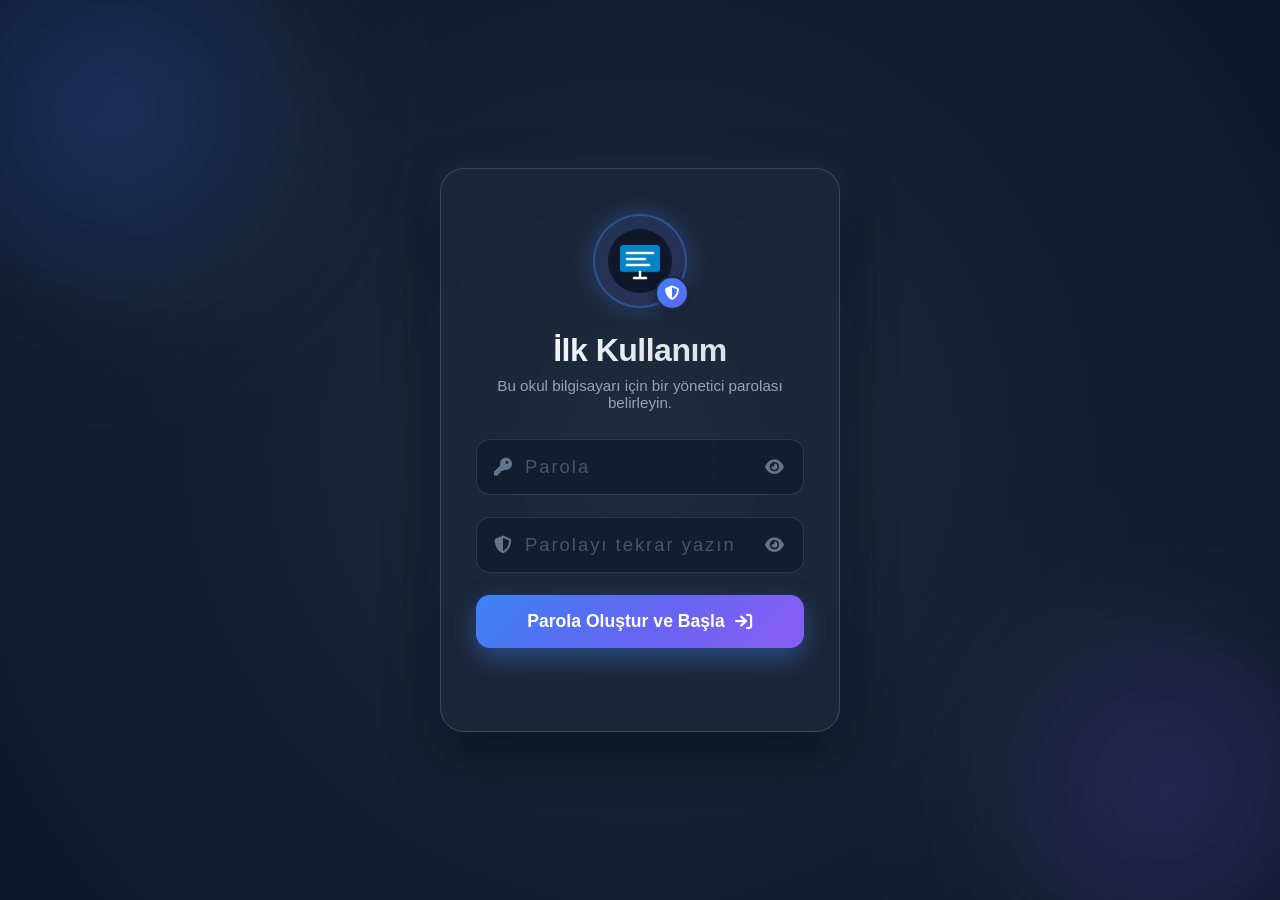
==== commit e9f59da1: "feat(seyir): sifir baslangic sablonu, evrensel okul uyarlamasi ve onbellek temizligi - data.json ve " ====
--- a/admin.html
+++ b/admin.html
@@ -4,20 +4,14 @@
 <head>
     <meta charset="UTF-8">
     <meta name="viewport" content="width=device-width, initial-scale=1.0">
-    <meta http-equiv="Content-Security-Policy" content="default-src 'self'; script-src 'self' 'unsafe-inline'; style-src 'self' 'unsafe-inline'; img-src 'self' data: blob: https://*.meb.k12.tr https://*.meb.gov.tr https://*.ytimg.com https://*.youtube.com; font-src 'self' data:; connect-src 'self'; media-src 'self' blob: data: https:; object-src 'none'; frame-src 'self' https://www.youtube.com https://www.youtube-nocookie.com; base-uri 'self'; form-action 'self'">
+    <meta http-equiv="Content-Security-Policy"
+        content="default-src 'self'; script-src 'self' 'unsafe-inline'; style-src 'self' 'unsafe-inline'; img-src 'self' data: blob: https://*.meb.k12.tr https://*.meb.gov.tr https://*.ytimg.com https://*.youtube.com; font-src 'self' data:; connect-src 'self'; media-src 'self' blob: data: https:; object-src 'none'; frame-src 'self' https://www.youtube.com https://www.youtube-nocookie.com; base-uri 'self'; form-action 'self'">
     <title>Pano Yönetim Paneli</title>
-    <!-- Favicon & PWA Manifest -->
-    <link rel="shortcut icon" href="img/favicon.png" type="image/png">
-    <link rel="manifest" href="manifest.json">
-    <meta name="theme-color" content="#0f172a">
-    <meta name="apple-mobile-web-app-capable" content="yes">
-    <meta name="apple-mobile-web-app-status-bar-style" content="black-translucent">
-    <meta name="apple-mobile-web-app-title" content="Seyir Admin">
     <!-- Yerel Font Awesome: yönetim ekranı üçüncü taraf CDN'e font isteği göndermez. -->
-    <link rel="stylesheet" href="css/fontawesome.min.css?v=20260917_ded1c367">
-    <link rel="stylesheet" href="css/admin.css?v=20260924_e005ec68">
+    <link rel="stylesheet" href="css/fontawesome.min.css?v=20260930_ded1c367">
+    <link rel="stylesheet" href="css/admin.css?v=20260930_618c0129">
     <!-- SheetJS 0.20.3 yerel kopya: özel yönetim verisi üçüncü taraf betiğe açılmaz. -->
-    <script src="js/vendor/xlsx.full.min.js?v=20260924_6b3130af"></script>
+    <script src="js/vendor/xlsx.full.min.js?v=20260930_6b3130af"></script>
 
     <!-- Yönetici parolası ve okul verileri yalnızca bu tarayıcıda saklanır. -->
 </head>
@@ -31,7 +25,7 @@
 
         <div class="login-box glass-panel" id="login-card">
             <div class="login-logo-container">
-                <img src="img/favicon.png" alt="Logo" class="login-logo-img">
+                <img src="img/seyir-icon-192.png" alt="Logo" class="login-logo-img">
                 <div class="logo-shield-badge"><i class="fa-solid fa-shield-halved"></i></div>
             </div>
             <h2 class="login-title" id="local-auth-title">Seyir Yönetim</h2>
@@ -68,7 +62,7 @@
             <div class="sidebar-header">
                 <div class="sidebar-brand-group">
                     <div class="brand-logo-wrapper">
-                        <img src="img/favicon.png" alt="Logo" class="sidebar-logo-img">
+                        <img src="img/seyir-icon-192.png" alt="Logo" class="sidebar-logo-img">
                         <span class="logo-glow-ring"></span>
                     </div>
                     <div class="sidebar-brand-text">
@@ -82,8 +76,8 @@
                 </button>
             </div>
             <nav class="sidebar-nav">
-                <a href="index.html" class="nav-item nav-home-link" title="Canlı Pano Ekranına Git"><span class="nav-icon">🏠</span> <span
-                        class="nav-text">Canlı Pano (Ana Sayfa)</span></a>
+                <a href="index.html" class="nav-item nav-home-link" title="Canlı Pano Ekranına Git"><span
+                        class="nav-icon">🏠</span> <span class="nav-text">Canlı Pano (Ana Sayfa)</span></a>
                 <div class="sidebar-nav-divider"></div>
                 <a href="#" class="nav-item active" data-target="tab-genel"><span class="nav-icon">⚙️</span> <span
                         class="nav-text">Genel Ayarlar</span></a>
@@ -128,34 +122,35 @@
                 </div>
 
                 <div class="topbar-right">
-                    <!-- Çevrimdışı Durum Rozeti -->
-                    <div id="admin-offline-pill" class="header-offline-pill" style="display: none;" title="Çevrimdışı Mod — Yerel önbellek aktif">
-                        <i class="fa-solid fa-plane-slash"></i> <span>Çevrimdışı</span>
-                    </div>
                     <!-- Hızlı Araçlar (AGENTS.md Kural 6: Akıllı Tahta / Tam Ekran / Tema / Bildirim / Ayarlar) -->
                     <div class="header-action-tools">
-                        <a href="index.html" class="btn-tool-icon" title="Akıllı Tahta / Canlı Pano Modu" aria-label="Akıllı Tahta / Canlı Pano Moduna Geç">
+                        <a href="index.html" class="btn-tool-icon" title="Akıllı Tahta / Canlı Pano Modu"
+                            aria-label="Akıllı Tahta / Canlı Pano Moduna Geç">
                             <i class="fa-solid fa-tv"></i>
                         </a>
-                        <button type="button" class="btn-tool-icon" id="btn-fullscreen-toggle" title="Tam Ekran" aria-label="Tam Ekran Aç/Kapat"
-                            onclick="toggleAdminFullscreen()">
+                        <button type="button" class="btn-tool-icon" id="btn-fullscreen-toggle" title="Tam Ekran"
+                            aria-label="Tam Ekran Aç/Kapat" onclick="toggleAdminFullscreen()">
                             <i class="fa-solid fa-expand" id="icon-fullscreen"></i>
                         </button>
-                        <button type="button" class="btn-tool-icon" id="btn-theme-toggle" title="Açık / Koyu Tema Değiştir"
-                            aria-label="Açık / Koyu Tema Değiştir" onclick="toggleAdminTheme()">🌙</button>
+                        <button type="button" class="btn-tool-icon" id="btn-theme-toggle"
+                            title="Açık / Koyu Tema Değiştir" aria-label="Açık / Koyu Tema Değiştir"
+                            onclick="toggleAdminTheme()">🌙</button>
 
                         <!-- Bildirimler Butonu ve Açılır Paneli -->
                         <div class="notif-dropdown-wrapper" style="position: relative;">
-                            <button type="button" class="btn-tool-icon btn-notification-relative" id="btn-notifications-toggle" title="Sistem Bildirimleri"
-                                aria-label="Bildirimler" onclick="toggleNotificationsMenu(this)">
+                            <button type="button" class="btn-tool-icon btn-notification-relative"
+                                id="btn-notifications-toggle" title="Sistem Bildirimleri" aria-label="Bildirimler"
+                                onclick="toggleNotificationsMenu(this)">
                                 <i class="fa-solid fa-bell"></i>
                                 <span class="notification-badge-dot" id="header-notif-dot"></span>
                             </button>
                             <!-- Bildirimler Açılır Paneli -->
                             <div id="dropdown-notifications" class="notifications-dropdown-menu" style="display: none;">
                                 <div class="notif-dropdown-header">
-                                    <span><i class="fa-solid fa-bell" style="color: #6366f1;"></i> Sistem Bildirimleri</span>
-                                    <button type="button" class="btn-notif-clear" onclick="clearNotificationBadge()">Okundu Say</button>
+                                    <span><i class="fa-solid fa-bell" style="color: #6366f1;"></i> Sistem
+                                        Bildirimleri</span>
+                                    <button type="button" class="btn-notif-clear"
+                                        onclick="clearNotificationBadge()">Okundu Say</button>
                                 </div>
                                 <div class="notif-dropdown-body" id="notif-dropdown-list">
                                     <!-- Bildirim kartları dinamik gelecek -->
@@ -163,8 +158,8 @@
                             </div>
                         </div>
 
-                        <button type="button" class="btn-tool-icon" id="btn-quick-settings" title="Genel Ayarlara Git" aria-label="Sistem Ayarları"
-                            onclick="openQuickSettings()">
+                        <button type="button" class="btn-tool-icon" id="btn-quick-settings" title="Genel Ayarlara Git"
+                            aria-label="Sistem Ayarları" onclick="openQuickSettings()">
                             <i class="fa-solid fa-gear"></i>
                         </button>
                     </div>
@@ -203,13 +198,15 @@
                             </div>
                             <div class="guide-content" style="font-size: 0.92rem; line-height: 1.65; color: #e2e8f0;">
                                 <p style="margin-top: 0; margin-bottom: 8px;"><strong>📌 Bu Menü Ne İşe Yarar?</strong>
-                                    Okulun resmi adını, okul türünü, amblemini/logosunu, ana slayt haberlerini ve otomatik
+                                    Okulun resmi adını, okul türünü, amblemini/logosunu, ana slayt haberlerini ve
+                                    otomatik
                                     tema gösterim sürelerini yönetmenizi sağlar.</p>
                                 <p style="margin-bottom: 8px;"><strong>⚙️ Yapılan Değişikliklerin Etkisi:</strong>
                                     Burada girilen okul adı, okul türü ve amblemi ekrandaki tüm header (üst bilgi barı)
                                     alanında anında güncellenir. Ana slayt haberleri orta büyük haber panosunda sırayla
                                     sergilenir.</p>
-                                <p style="margin-bottom: 0;"><strong>🚀 Nasıl Yapılır?</strong> Okul Adı, Okul Türü ve Web
+                                <p style="margin-bottom: 0;"><strong>🚀 Nasıl Yapılır?</strong> Okul Adı, Okul Türü ve
+                                    Web
                                     URL alanlarını doldurun. Haber slaytları için görsel seçip başlık/detay ekleyin.
                                     Değişiklikleri tamamlayınca sağ üstteki <strong>💾 Kaydet</strong> butonuna
                                     tıklayın.</p>
@@ -230,7 +227,7 @@
                             style="display: flex; align-items: center; gap: 20px; padding: 18px; background: rgba(59, 130, 246, 0.05); border: 1.5px dashed rgba(59, 130, 246, 0.35); border-radius: 14px; margin-bottom: 22px; flex-wrap: wrap;">
                             <div class="logo-preview-wrapper"
                                 style="position: relative; width: 88px; height: 88px; border-radius: 16px; background: #ffffff; border: 2px solid #e2e8f0; display: flex; align-items: center; justify-content: center; overflow: hidden; box-shadow: 0 4px 14px rgba(0,0,0,0.06); flex-shrink: 0;">
-                                <img id="img-okulLogo-preview" src="img/okul_logo.png" alt="Okul Logosu Önizleme"
+                                <img id="img-okulLogo-preview" src="img/seyir-icon.svg" alt="Okul Logosu Önizleme"
                                     style="max-width: 100%; max-height: 100%; object-fit: contain; padding: 6px;">
                             </div>
                             <div style="flex: 1; min-width: 220px;">
@@ -263,7 +260,7 @@
                             <div class="form-group">
                                 <label><i class="fa-solid fa-school"></i> Okul Adı (Kurum Adı)</label>
                                 <input type="text" id="inp-okulAdi" class="form-control"
-                                    placeholder="Örn: Sancaktepe veya Mahmud Celaleddin Ökten">
+                                    placeholder="Örn: Sancaktepe veya Seyir Dijital Pano">
                                 <small
                                     style="display: block; margin-top: 4px; color: var(--text-muted); font-size: 0.78rem;">
                                     Okulun ana adı (Pano başlığının 1. satırında kalın ve belirgin görünür).
@@ -273,27 +270,37 @@
                             <div class="form-group">
                                 <label><i class="fa-solid fa-graduation-cap"></i> Okul Türü</label>
                                 <select id="inp-okulTuru" class="form-control" style="font-weight: 500;">
+                                    <option value="">(Belirtilmemiş / Genel)</option>
                                     <optgroup label="🕌 İmam Hatip Okul Türleri">
                                         <option value="İmam Hatip Ortaokulu">İmam Hatip Ortaokulu</option>
                                         <option value="Anadolu İmam Hatip Lisesi">Anadolu İmam Hatip Lisesi</option>
-                                        <option value="Fen ve Sosyal Bilimler Proje Anadolu İmam Hatip Lisesi">Fen ve Sosyal Bilimler Proje Anadolu İmam Hatip Lisesi</option>
-                                        <option value="Uluslararası Anadolu İmam Hatip Lisesi">Uluslararası Anadolu İmam Hatip Lisesi</option>
-                                        <option value="Hafızlık Projesi İmam Hatip Ortaokulu">Hafızlık Projesi İmam Hatip Ortaokulu</option>
-                                        <option value="Musiki ve Geleneksel Sanatlar Proje AİHL">Musiki ve Geleneksel Sanatlar Proje AİHL</option>
-                                        <option value="Spor Proje Anadolu İmam Hatip Lisesi">Spor Proje Anadolu İmam Hatip Lisesi</option>
-                                        <option value="Mesleki Program Uygulayan AİHL">Mesleki Program Uygulayan AİHL</option>
+                                        <option value="Fen ve Sosyal Bilimler Proje Anadolu İmam Hatip Lisesi">Fen ve
+                                            Sosyal Bilimler Proje Anadolu İmam Hatip Lisesi</option>
+                                        <option value="Uluslararası Anadolu İmam Hatip Lisesi">Uluslararası Anadolu İmam
+                                            Hatip Lisesi</option>
+                                        <option value="Hafızlık Projesi İmam Hatip Ortaokulu">Hafızlık Projesi İmam
+                                            Hatip Ortaokulu</option>
+                                        <option value="Musiki ve Geleneksel Sanatlar Proje AİHL">Musiki ve Geleneksel
+                                            Sanatlar Proje AİHL</option>
+                                        <option value="Spor Proje Anadolu İmam Hatip Lisesi">Spor Proje Anadolu İmam
+                                            Hatip Lisesi</option>
+                                        <option value="Mesleki Program Uygulayan AİHL">Mesleki Program Uygulayan AİHL
+                                        </option>
                                         <option value="İmam Hatip Lisesi">İmam Hatip Lisesi</option>
                                     </optgroup>
                                     <optgroup label="🏫 Diğer MEB Okul Türleri">
                                         <option value="Anadolu Lisesi">Anadolu Lisesi</option>
                                         <option value="Fen Lisesi">Fen Lisesi</option>
                                         <option value="Sosyal Bilimler Lisesi">Sosyal Bilimler Lisesi</option>
-                                        <option value="Mesleki ve Teknik Anadolu Lisesi">Mesleki ve Teknik Anadolu Lisesi</option>
-                                        <option value="Çok Programlı Anadolu Lisesi">Çok Programlı Anadolu Lisesi</option>
+                                        <option value="Mesleki ve Teknik Anadolu Lisesi">Mesleki ve Teknik Anadolu
+                                            Lisesi</option>
+                                        <option value="Çok Programlı Anadolu Lisesi">Çok Programlı Anadolu Lisesi
+                                        </option>
                                         <option value="Ortaokul">Ortaokul</option>
                                         <option value="İlkokul">İlkokul</option>
                                         <option value="Anaokulu">Anaokulu</option>
-                                        <option value="Bilim ve Sanat Merkezi (BİLSEM)">Bilim ve Sanat Merkezi (BİLSEM)</option>
+                                        <option value="Bilim ve Sanat Merkezi (BİLSEM)">Bilim ve Sanat Merkezi (BİLSEM)
+                                        </option>
                                         <option value="Halk Eğitimi Merkezi">Halk Eğitimi Merkezi</option>
                                         <option value="Özel Eğitim Uygulama Okulu">Özel Eğitim Uygulama Okulu</option>
                                     </optgroup>
@@ -304,13 +311,23 @@
                                 </small>
                             </div>
 
+                            <!-- Kurumsal Slogan / Motto Alanı -->
+                            <div class="form-group" style="grid-column: 1 / -1;">
+                                <label><i class="fa-solid fa-quote-left"></i> Okul Sloganı / Kurumsal Motto</label>
+                                <input type="text" id="inp-slogan" class="form-control"
+                                    placeholder="Örn: Birlikte Zirveye Koşuyoruz !...">
+                                <small
+                                    style="display: block; margin-top: 4px; color: var(--text-muted); font-size: 0.78rem;">
+                                    Pano üst kimlik alanında okul adının hemen altında kurumsal motto/slogan kutusu olarak görüntülenir.
+                                </small>
+                            </div>
+
                             <!-- Dinamik MEB Okul Sitesi ve Haber Yenileme (Madde 3.1) -->
                             <div class="form-group" style="grid-column: 1 / -1;">
                                 <label><i class="fa-solid fa-globe"></i> MEB Okul Web Sitesi Adresi</label>
                                 <div style="display: flex; gap: 10px; align-items: stretch; flex-wrap: wrap;">
                                     <input type="text" id="inp-webUrl" class="form-control"
-                                        style="flex: 1; min-width: 250px;"
-                                        placeholder="https://okuladi.meb.k12.tr/">
+                                        style="flex: 1; min-width: 250px;" placeholder="https://okuladi.meb.k12.tr/">
                                     <button type="button" id="btn-fetch-meb-news" class="btn-action-blue"
                                         style="padding: 10px 18px; font-weight: 600; display: inline-flex; align-items: center; gap: 8px; border-radius: 10px; white-space: nowrap; cursor: pointer; background: linear-gradient(135deg, #2563eb, #3b82f6); color: white; border: none; box-shadow: 0 4px 12px rgba(37, 99, 235, 0.25);">
                                         <i class="fa-solid fa-arrows-rotate" id="icon-fetch-meb"></i> Haberleri Şimdi
@@ -323,14 +340,16 @@
                                 <small
                                     style="display: block; margin-top: 5px; color: var(--text-muted); font-size: 0.8rem;">
                                     <i class="fa-solid fa-circle-info"></i> Yalnızca resmî MEB okul adresleri kabul
-                                    edilir. Adres değiştirildiğinde haberler bir kez otomatik alınır; bu buton daha sonra
+                                    edilir. Adres değiştirildiğinde haberler bir kez otomatik alınır; bu buton daha
+                                    sonra
                                     elle yenilemek içindir.
                                 </small>
                             </div>
 
                             <div class="form-group">
                                 <label><i class="fa-solid fa-location-dot"></i> İl (Şehir)</label>
-                                <input type="text" id="inp-sehir" list="sehir-listesi" class="form-control" placeholder="Örn: Konya veya 42" autocomplete="off">
+                                <input type="text" id="inp-sehir" list="sehir-listesi" class="form-control"
+                                    placeholder="Örn: Konya veya 42" autocomplete="off">
                                 <datalist id="sehir-listesi">
                                     <!-- JS ile 81 il otomatik yüklenecek -->
                                 </datalist>
@@ -342,7 +361,8 @@
 
                             <div class="form-group">
                                 <label><i class="fa-solid fa-map-pin"></i> İlçe</label>
-                                <input type="text" id="inp-ilce" list="ilce-listesi" class="form-control" placeholder="Örn: Karatay, Selçuklu..." autocomplete="off">
+                                <input type="text" id="inp-ilce" list="ilce-listesi" class="form-control"
+                                    placeholder="Örn: Karatay, Selçuklu..." autocomplete="off">
                                 <datalist id="ilce-listesi">
                                     <!-- JS ile seçili ilin ilçeleri otomatik yüklenecek -->
                                 </datalist>
@@ -353,7 +373,8 @@
                             </div>
 
                             <div class="form-group">
-                                <label><i class="fa-solid fa-map-location-dot"></i> Konum Koordinatları (Enlem / Boylam)</label>
+                                <label><i class="fa-solid fa-map-location-dot"></i> Konum Koordinatları (Enlem /
+                                    Boylam)</label>
                                 <div style="display: grid; grid-template-columns: 1fr 1fr; gap: 10px;">
                                     <input type="number" step="any" id="inp-enlem" class="form-control"
                                         placeholder="Enlem: 37.8714" min="-90" max="90">
@@ -362,7 +383,8 @@
                                 </div>
                                 <small
                                     style="display: block; margin-top: 4px; color: var(--text-muted); font-size: 0.78rem;">
-                                    Hava durumu (Open-Meteo) ve namaz vakitleri için kullanılır. Dilerseniz okulun hassas koordinatlarını elle güncelleyebilirsiniz.
+                                    Hava durumu (Open-Meteo) ve namaz vakitleri için kullanılır. Dilerseniz okulun
+                                    hassas koordinatlarını elle güncelleyebilirsiniz.
                                 </small>
                             </div>
 
@@ -379,32 +401,167 @@
                                 </select>
                             </div>
 
-                            <!-- KVKK & MEB GÜVENLİ PANO GÖRÜNÜMÜ (BELİRGİNLEŞTİRİLMİŞ VE KOYULAŞTIRILMIŞ GÜVENLİK KARTI) -->
-                            <div class="form-group kvkk-security-card" style="grid-column: 1 / -1; padding: 24px; border: 2px solid #10b981; border-radius: 16px; background: linear-gradient(145deg, #090d16 0%, #111827 50%, #1e293b 100%); color: #f8fafc; box-shadow: 0 12px 30px -5px rgba(0, 0, 0, 0.45), 0 0 20px rgba(16, 185, 129, 0.18);">
+                            <!-- DAKTİLO (TYPEWRITER) VE AKAN METİN AYARLARI -->
+                            <div class="form-group"
+                                style="grid-column: 1 / -1; padding: 20px; border: 2px solid rgba(16, 185, 129, 0.35); border-radius: 16px; background: linear-gradient(145deg, rgba(6, 78, 59, 0.08) 0%, rgba(15, 23, 42, 0.04) 100%);">
+                                <div style="display: flex; align-items: center; justify-content: space-between; flex-wrap: wrap; gap: 12px; margin-bottom: 14px;">
+                                    <div style="display: flex; align-items: center; gap: 10px;">
+                                        <div style="width: 36px; height: 36px; border-radius: 10px; background: rgba(16, 185, 129, 0.2); display: flex; align-items: center; justify-content: center; border: 1px solid rgba(16, 185, 129, 0.4);">
+                                            <i class="fa-solid fa-terminal" style="color: #10b981; font-size: 1.1rem;"></i>
+                                        </div>
+                                        <h3 style="margin: 0; font-size: 1.1rem; font-weight: 700; color: var(--text-main, #0f172a); letter-spacing: -0.2px;">
+                                            ⌨️ Kod Satırı Daktilo (Typewriter) Efekti Ayarları
+                                        </h3>
+                                    </div>
+                                    <span style="display: inline-flex; align-items: center; gap: 6px; padding: 4px 10px; border-radius: 8px; font-size: 0.74rem; font-weight: 700; background: rgba(16, 185, 129, 0.15); color: #059669; border: 1px solid rgba(16, 185, 129, 0.3);">
+                                        <i class="fa-solid fa-code"></i> Pano Header Ticker
+                                    </span>
+                                </div>
+                                <p style="margin: 0 0 14px 0; color: var(--text-muted, #64748b); font-size: 0.84rem; line-height: 1.5;">
+                                    Pano üst alanındaki terminal konsolunda (&gt; ...) sırayla yazılan kurum vizyonu ve okul sloganlarının harf yazım hızını, ekranda bekleme süresini ve gösterilecek ifadeleri özelleştirin.
+                                </p>
+
+                                <div style="display: grid; grid-template-columns: repeat(auto-fit, minmax(220px, 1fr)); gap: 14px; margin-bottom: 14px;">
+                                    <div>
+                                        <label for="inp-daktilo-hiz" style="font-weight: 600; font-size: 0.84rem; margin-bottom: 6px; display: block;">
+                                            <i class="fa-solid fa-gauge-high" style="color: #10b981; margin-right: 5px;"></i> Karakter Yazım Hızı (ms)
+                                        </label>
+                                        <input type="number" id="inp-daktilo-hiz" class="form-control" min="30" max="400" step="5" value="90" placeholder="90">
+                                        <small style="display: block; margin-top: 4px; color: var(--text-muted); font-size: 0.76rem;">
+                                            Varsayılan: 90 ms. Değer küçüldükçe harfler daha seri yazılır.
+                                        </small>
+                                    </div>
+
+                                    <div>
+                                        <label for="inp-daktilo-bekleme" style="font-weight: 600; font-size: 0.84rem; margin-bottom: 6px; display: block;">
+                                            <i class="fa-solid fa-clock" style="color: #3b82f6; margin-right: 5px;"></i> Mesaj Bekleme Süresi (ms)
+                                        </label>
+                                        <input type="number" id="inp-daktilo-bekleme" class="form-control" min="800" max="10000" step="100" value="2200" placeholder="2200">
+                                        <small style="display: block; margin-top: 4px; color: var(--text-muted); font-size: 0.76rem;">
+                                            Varsayılan: 2200 ms. İfade tamamlandıktan sonra silinmeden önceki bekleme süresi.
+                                        </small>
+                                    </div>
+                                </div>
+
+                                <div>
+                                    <label for="inp-daktilo-yazilari" style="font-weight: 600; font-size: 0.84rem; margin-bottom: 6px; display: block;">
+                                        <i class="fa-solid fa-list-ul" style="color: #8b5cf6; margin-right: 5px;"></i> Daktilo İfadeleri (Her satıra bir ifade)
+                                    </label>
+                                    <textarea id="inp-daktilo-yazilari" class="form-control" rows="4" style="font-family: monospace; font-size: 0.86rem; line-height: 1.5;" placeholder="Medya Okulu&#10;Teknoloji Okulu&#10;Aile Okulu"></textarea>
+                                    <small style="display: block; margin-top: 4px; color: var(--text-muted); font-size: 0.76rem;">
+                                        Terminal konsolunda sırasıyla daktilo efektiyle yazılıp silinecek ifadeler.
+                                    </small>
+                                </div>
+                            </div>
+
+                            <!-- EKRAN KORUYUCU & KİOSK GÜÇ TASARRUFU AYARLARI -->
+                            <div class="form-group"
+                                style="grid-column: 1 / -1; padding: 22px; border: 2px solid rgba(99, 102, 241, 0.4); border-radius: 16px; background: linear-gradient(145deg, #090d16 0%, #171d33 50%, #1e1b4b 100%); color: #f8fafc; box-shadow: 0 10px 25px -5px rgba(0, 0, 0, 0.4), 0 0 20px rgba(99, 102, 241, 0.15);">
                                 <div style="display: flex; align-items: center; justify-content: space-between; flex-wrap: wrap; gap: 12px; margin-bottom: 12px;">
                                     <div style="display: flex; align-items: center; gap: 10px;">
-                                        <div style="width: 38px; height: 38px; border-radius: 10px; background: rgba(16, 185, 129, 0.2); display: flex; align-items: center; justify-content: center; border: 1px solid rgba(16, 185, 129, 0.4);">
-                                            <i class="fa-solid fa-shield-halved" style="color: #10b981; font-size: 1.25rem;"></i>
+                                        <div style="width: 38px; height: 38px; border-radius: 10px; background: rgba(99, 102, 241, 0.25); display: flex; align-items: center; justify-content: center; border: 1px solid rgba(99, 102, 241, 0.4);">
+                                            <i class="fa-solid fa-moon" style="color: #818cf8; font-size: 1.25rem;"></i>
                                         </div>
                                         <h3 style="margin: 0; font-size: 1.15rem; font-weight: 700; color: #ffffff; letter-spacing: -0.2px;">
+                                            📺 Ekran Koruyucu & Kiosk Güç Tasarrufu Modu
+                                        </h3>
+                                    </div>
+                                    <span style="display: inline-flex; align-items: center; gap: 6px; padding: 5px 12px; border-radius: 8px; font-size: 0.76rem; font-weight: 700; background: rgba(99, 102, 241, 0.2); color: #a5b4fc; border: 1px solid rgba(99, 102, 241, 0.4); text-transform: uppercase; letter-spacing: 0.5px;">
+                                        <i class="fa-solid fa-bolt" style="font-size: 0.72rem;"></i> Akıllı Tahta Koruma
+                                    </span>
+                                </div>
+
+                                <p style="margin: 0 0 16px 0; color: #94a3b8; font-size: 0.86rem; line-height: 1.6;">
+                                    Mesai bitiminde veya ekran başında uzun süre etkileşim olmadığında panoyu otomatik OLED siyah zeminli ve neon saatli koruyucu moduna geçirir. Akıllı tahta panellerinde ekran yanmasını (burn-in) önler ve enerji tasarrufu sağlar. Ekrana dokunulduğunda veya fare hareket ettirildiğinde anında uyanır.
+                                </p>
+
+                                <div style="display: grid; grid-template-columns: repeat(auto-fit, minmax(210px, 1fr)); gap: 14px; background: rgba(15, 23, 42, 0.65); padding: 16px; border-radius: 12px; border: 1px solid rgba(255, 255, 255, 0.08);">
+                                    <div>
+                                        <label for="inp-screensaver-aktif" style="color: #e2e8f0; font-weight: 600; font-size: 0.84rem; margin-bottom: 6px; display: block;">
+                                            <i class="fa-solid fa-power-off" style="color: #818cf8; margin-right: 5px;"></i> Ekran Koruyucu Durumu
+                                        </label>
+                                        <select id="inp-screensaver-aktif" class="form-control" style="background: #1e293b; color: #ffffff; border: 1px solid #475569; font-weight: 600;">
+                                            <option value="true" selected>✅ Açık (Otomatik Devreye Girsin)</option>
+                                            <option value="false">❌ Kapalı (Sürekli Pano Açık Kalsın)</option>
+                                        </select>
+                                    </div>
+
+                                    <div>
+                                        <label for="inp-screensaver-mesai-bitis" style="color: #e2e8f0; font-weight: 600; font-size: 0.84rem; margin-bottom: 6px; display: block;">
+                                            <i class="fa-solid fa-clock" style="color: #f59e0b; margin-right: 5px;"></i> Akşam Uyku Saati (Mesai Bitişi)
+                                        </label>
+                                        <input type="time" id="inp-screensaver-mesai-bitis" value="17:30" class="form-control" style="background: #1e293b; color: #ffffff; border: 1px solid #475569; font-weight: 600;">
+                                    </div>
+
+                                    <div>
+                                        <label for="inp-screensaver-mesai-baslangic" style="color: #e2e8f0; font-weight: 600; font-size: 0.84rem; margin-bottom: 6px; display: block;">
+                                            <i class="fa-solid fa-sun" style="color: #fbbf24; margin-right: 5px;"></i> Sabah Uyanma Saati
+                                        </label>
+                                        <input type="time" id="inp-screensaver-mesai-baslangic" value="07:30" class="form-control" style="background: #1e293b; color: #ffffff; border: 1px solid #475569; font-weight: 600;">
+                                    </div>
+
+                                    <div>
+                                        <label for="inp-screensaver-bosluk" style="color: #e2e8f0; font-weight: 600; font-size: 0.84rem; margin-bottom: 6px; display: block;">
+                                            <i class="fa-solid fa-hourglass-half" style="color: #38bdf8; margin-right: 5px;"></i> Boşta Kalma Süresi (Dakika)
+                                        </label>
+                                        <input type="number" id="inp-screensaver-bosluk" value="30" min="5" max="180" class="form-control" style="background: #1e293b; color: #ffffff; border: 1px solid #475569; font-weight: 600;">
+                                    </div>
+
+                                    <div>
+                                        <label for="inp-screensaver-haftasonu" style="color: #e2e8f0; font-weight: 600; font-size: 0.84rem; margin-bottom: 6px; display: block;">
+                                            <i class="fa-solid fa-calendar-xmark" style="color: #ec4899; margin-right: 5px;"></i> Hafta Sonu Uyku Modu
+                                        </label>
+                                        <select id="inp-screensaver-haftasonu" class="form-control" style="background: #1e293b; color: #ffffff; border: 1px solid #475569; font-weight: 600;">
+                                            <option value="true" selected>🌙 Açık (Cumartesi / Pazar Koru)</option>
+                                            <option value="false">☀️ Kapalı (Hafta Sonu da Yayında)</option>
+                                        </select>
+                                    </div>
+                                </div>
+                            </div>
+
+                            <!-- KVKK & MEB GÜVENLİ PANO GÖRÜNÜMÜ (BELİRGİNLEŞTİRİLMİŞ VE KOYULAŞTIRILMIŞ GÜVENLİK KARTI) -->
+                            <div class="form-group kvkk-security-card"
+                                style="grid-column: 1 / -1; padding: 24px; border: 2px solid #10b981; border-radius: 16px; background: linear-gradient(145deg, #090d16 0%, #111827 50%, #1e293b 100%); color: #f8fafc; box-shadow: 0 12px 30px -5px rgba(0, 0, 0, 0.45), 0 0 20px rgba(16, 185, 129, 0.18);">
+                                <div
+                                    style="display: flex; align-items: center; justify-content: space-between; flex-wrap: wrap; gap: 12px; margin-bottom: 12px;">
+                                    <div style="display: flex; align-items: center; gap: 10px;">
+                                        <div
+                                            style="width: 38px; height: 38px; border-radius: 10px; background: rgba(16, 185, 129, 0.2); display: flex; align-items: center; justify-content: center; border: 1px solid rgba(16, 185, 129, 0.4);">
+                                            <i class="fa-solid fa-shield-halved"
+                                                style="color: #10b981; font-size: 1.25rem;"></i>
+                                        </div>
+                                        <h3
+                                            style="margin: 0; font-size: 1.15rem; font-weight: 700; color: #ffffff; letter-spacing: -0.2px;">
                                             KVKK ve MEB Güvenli Pano Görünümü
                                         </h3>
                                     </div>
-                                    <span style="display: inline-flex; align-items: center; gap: 6px; padding: 5px 12px; border-radius: 8px; font-size: 0.76rem; font-weight: 700; background: rgba(16, 185, 129, 0.18); color: #34d399; border: 1px solid rgba(16, 185, 129, 0.4); text-transform: uppercase; letter-spacing: 0.5px;">
-                                        <i class="fa-solid fa-lock" style="font-size: 0.72rem;"></i> 6698 Sayılı Kanun Uyumlu
+                                    <span
+                                        style="display: inline-flex; align-items: center; gap: 6px; padding: 5px 12px; border-radius: 8px; font-size: 0.76rem; font-weight: 700; background: rgba(16, 185, 129, 0.18); color: #34d399; border: 1px solid rgba(16, 185, 129, 0.4); text-transform: uppercase; letter-spacing: 0.5px;">
+                                        <i class="fa-solid fa-lock" style="font-size: 0.72rem;"></i> 6698 Sayılı Kanun
+                                        Uyumlu
                                     </span>
                                 </div>
 
                                 <p style="margin: 0 0 18px 0; color: #94a3b8; font-size: 0.86rem; line-height: 1.6;">
-                                    Öğretmen ve personel verileri tarayıcınızın güvenli yerel hafızasında şifreli saklanır. Okul koridorlarında ve akıllı tahtalarda herkesin görebileceği açık pano çıktısında (<code style="background: #1e293b; color: #38bdf8; padding: 2px 6px; border-radius: 4px; border: 1px solid rgba(255,255,255,0.1);">data.json</code>) kişisel isimler aşağıda belirleyeceğiniz kurallarla otomatik olarak <strong style="color: #34d399;">maskelenir veya gizlenir</strong>.
+                                    Öğretmen ve personel verileri tarayıcınızın güvenli yerel hafızasında şifreli
+                                    saklanır. Okul koridorlarında ve akıllı tahtalarda herkesin görebileceği açık pano
+                                    çıktısında (<code
+                                        style="background: #1e293b; color: #38bdf8; padding: 2px 6px; border-radius: 4px; border: 1px solid rgba(255,255,255,0.1);">data.json</code>)
+                                    kişisel isimler aşağıda belirleyeceğiniz kurallarla otomatik olarak <strong
+                                        style="color: #34d399;">maskelenir veya gizlenir</strong>.
                                 </p>
 
-                                <div style="display: grid; grid-template-columns: repeat(auto-fit, minmax(240px, 1fr)); gap: 16px; background: rgba(15, 23, 42, 0.65); padding: 18px; border-radius: 12px; border: 1px solid rgba(255, 255, 255, 0.08);">
+                                <div
+                                    style="display: grid; grid-template-columns: repeat(auto-fit, minmax(240px, 1fr)); gap: 16px; background: rgba(15, 23, 42, 0.65); padding: 18px; border-radius: 12px; border: 1px solid rgba(255, 255, 255, 0.08);">
                                     <div>
-                                        <label for="inp-personel-gosterim" style="color: #e2e8f0; font-weight: 600; font-size: 0.86rem; margin-bottom: 6px; display: block;">
-                                            <i class="fa-solid fa-id-badge" style="color: #38bdf8; margin-right: 5px;"></i> Personel Adı Gösterim Modu
+                                        <label for="inp-personel-gosterim"
+                                            style="color: #e2e8f0; font-weight: 600; font-size: 0.86rem; margin-bottom: 6px; display: block;">
+                                            <i class="fa-solid fa-id-badge"
+                                                style="color: #38bdf8; margin-right: 5px;"></i> Personel Adı Gösterim
+                                            Modu
                                         </label>
-                                        <select id="inp-personel-gosterim" class="form-control" style="background: #1e293b; color: #ffffff; border: 1px solid #475569; font-weight: 500;">
+                                        <select id="inp-personel-gosterim" class="form-control"
+                                            style="background: #1e293b; color: #ffffff; border: 1px solid #475569; font-weight: 500;">
                                             <option value="gorev">Yalnızca görev adı (Önerilen - En Güvenli)</option>
                                             <option value="basHarf">Yalnızca baş harfler (Örn: A. Y.)</option>
                                             <option value="gizli">Tamamen gizli (İsim alanı kaldırılır)</option>
@@ -412,87 +569,43 @@
                                         </select>
                                     </div>
                                     <div>
-                                        <label for="inp-saklama-suresi" style="color: #e2e8f0; font-weight: 600; font-size: 0.86rem; margin-bottom: 6px; display: block;">
-                                            <i class="fa-solid fa-clock-rotate-left" style="color: #f59e0b; margin-right: 5px;"></i> Veri Saklama Süresi (İmha Politikası)
+                                        <label for="inp-saklama-suresi"
+                                            style="color: #e2e8f0; font-weight: 600; font-size: 0.86rem; margin-bottom: 6px; display: block;">
+                                            <i class="fa-solid fa-clock-rotate-left"
+                                                style="color: #f59e0b; margin-right: 5px;"></i> Veri Saklama Süresi
+                                            (İmha Politikası)
                                         </label>
                                         <div style="display: flex; align-items: center; gap: 8px;">
-                                            <input id="inp-saklama-suresi" type="number" min="1" max="3650" value="365" class="form-control" style="background: #1e293b; color: #ffffff; border: 1px solid #475569; font-weight: 600; max-width: 140px;">
-                                            <span style="color: #94a3b8; font-size: 0.86rem; font-weight: 500;">gün sonra otomatik temizle</span>
+                                            <input id="inp-saklama-suresi" type="number" min="1" max="3650" value="365"
+                                                class="form-control"
+                                                style="background: #1e293b; color: #ffffff; border: 1px solid #475569; font-weight: 600; max-width: 140px;">
+                                            <span style="color: #94a3b8; font-size: 0.86rem; font-weight: 500;">gün
+                                                sonra otomatik temizle</span>
                                         </div>
                                     </div>
                                 </div>
 
-                                <div style="display: flex; flex-wrap: wrap; gap: 20px; margin-top: 18px; padding-top: 14px; border-top: 1px solid rgba(255, 255, 255, 0.1);">
-                                    <label style="display: inline-flex; align-items: center; gap: 9px; cursor: pointer; color: #f1f5f9; font-size: 0.88rem; font-weight: 500;">
-                                        <input id="inp-nobetci-goster" type="checkbox" checked style="width: 17px; height: 17px; accent-color: #10b981; cursor: pointer;">
+                                <div
+                                    style="display: flex; flex-wrap: wrap; gap: 20px; margin-top: 18px; padding-top: 14px; border-top: 1px solid rgba(255, 255, 255, 0.1);">
+                                    <label
+                                        style="display: inline-flex; align-items: center; gap: 9px; cursor: pointer; color: #f1f5f9; font-size: 0.88rem; font-weight: 500;">
+                                        <input id="inp-nobetci-goster" type="checkbox" checked
+                                            style="width: 17px; height: 17px; accent-color: #10b981; cursor: pointer;">
                                         <span>🛡️ Nöbetçi alanını panoda göster</span>
                                     </label>
-                                    <label style="display: inline-flex; align-items: center; gap: 9px; cursor: pointer; color: #f1f5f9; font-size: 0.88rem; font-weight: 500;">
-                                        <input id="inp-rehber-goster" type="checkbox" style="width: 17px; height: 17px; accent-color: #10b981; cursor: pointer;">
+                                    <label
+                                        style="display: inline-flex; align-items: center; gap: 9px; cursor: pointer; color: #f1f5f9; font-size: 0.88rem; font-weight: 500;">
+                                        <input id="inp-rehber-goster" type="checkbox"
+                                            style="width: 17px; height: 17px; accent-color: #10b981; cursor: pointer;">
                                         <span>👥 Rehber öğretmen alanını panoda göster</span>
                                     </label>
-                                    <label style="display: inline-flex; align-items: center; gap: 9px; cursor: pointer; color: #f1f5f9; font-size: 0.88rem; font-weight: 500;">
-                                        <input id="inp-ders-ogretmeni-goster" type="checkbox" style="width: 17px; height: 17px; accent-color: #10b981; cursor: pointer;">
+                                    <label
+                                        style="display: inline-flex; align-items: center; gap: 9px; cursor: pointer; color: #f1f5f9; font-size: 0.88rem; font-weight: 500;">
+                                        <input id="inp-ders-ogretmeni-goster" type="checkbox"
+                                            style="width: 17px; height: 17px; accent-color: #10b981; cursor: pointer;">
                                         <span>⏰ Aktif derste öğretmeni panoda göster</span>
                                     </label>
                                 </div>
-                            </div>
-                        </div>
-                    </div>
-
-                    <!-- Kart 3.3: Ekran Koruyucu & Kiosk Güç Tasarrufu Modu -->
-                    <div class="glass-card" style="margin-top: 25px;">
-                        <div class="section-header" style="display: flex; justify-content: space-between; align-items: flex-start; flex-wrap: wrap; gap: 12px;">
-                            <div>
-                                <h2><i class="fa-solid fa-moon" style="color: #6366f1;"></i> Ekran Koruyucu &amp; Güç Tasarrufu Modu</h2>
-                                <p>Mesai bitiminde veya hafta sonlarında TV / Akıllı Tahta ekranlarını korur, piksel yanmasını (OLED Burn-in) önler ve enerji tasarrufu sağlar.</p>
-                            </div>
-                            <div style="display: inline-flex; align-items: center; gap: 10px;">
-                                <label class="switch-toggle" style="display: inline-flex; align-items: center; gap: 8px; cursor: pointer; font-weight: 600; font-size: 0.95rem;">
-                                    <input type="checkbox" id="inp-screensaver-aktif" checked style="width: 20px; height: 20px; accent-color: #6366f1; cursor: pointer;">
-                                    <span style="color: var(--text-main);">Otomatik Uyku Aktif</span>
-                                </label>
-                            </div>
-                        </div>
-
-                        <div style="background: rgba(99, 102, 241, 0.05); border: 1.5px solid rgba(99, 102, 241, 0.2); border-radius: 14px; padding: 20px; margin-top: 15px;">
-                            <div style="display: grid; grid-template-columns: repeat(auto-fit, minmax(220px, 1fr)); gap: 18px; margin-bottom: 18px;">
-                                <div>
-                                    <label for="inp-screensaver-baslangic" style="font-weight: 700; font-size: 0.88rem; display: block; margin-bottom: 6px; color: var(--text-main);">
-                                        <i class="fa-regular fa-clock" style="color: #6366f1;"></i> Uyku Başlangıç Saati
-                                    </label>
-                                    <input type="time" id="inp-screensaver-baslangic" value="17:30" class="form-control" style="font-weight: 600;">
-                                    <small style="color: var(--text-muted); font-size: 0.8rem; display: block; margin-top: 4px;">Akşam mesai bitişinde uykuya geçer</small>
-                                </div>
-                                <div>
-                                    <label for="inp-screensaver-bitis" style="font-weight: 700; font-size: 0.88rem; display: block; margin-bottom: 6px; color: var(--text-main);">
-                                        <i class="fa-regular fa-sun" style="color: #f59e0b;"></i> Uyanma (Bitiş) Saati
-                                    </label>
-                                    <input type="time" id="inp-screensaver-bitis" value="07:30" class="form-control" style="font-weight: 600;">
-                                    <small style="color: var(--text-muted); font-size: 0.8rem; display: block; margin-top: 4px;">Sabah mesai başlangıcında panoyu açar</small>
-                                </div>
-                                <div>
-                                    <label for="sel-screensaver-bostakalma" style="font-weight: 700; font-size: 0.88rem; display: block; margin-bottom: 6px; color: var(--text-main);">
-                                        <i class="fa-solid fa-hourglass-half" style="color: #10b981;"></i> Boşta Kalma (Hareketsizlik)
-                                    </label>
-                                    <select id="sel-screensaver-bostakalma" class="form-control" style="font-weight: 600;">
-                                        <option value="0">Devre Dışı (Sadece Saat Bazlı)</option>
-                                        <option value="15">15 Dakika Hareketsiz Kalınca</option>
-                                        <option value="30" selected>30 Dakika Hareketsiz Kalınca (Önerilen)</option>
-                                        <option value="60">60 Dakika Hareketsiz Kalınca</option>
-                                    </select>
-                                    <small style="color: var(--text-muted); font-size: 0.8rem; display: block; margin-top: 4px;">Ekrana dokunulmadığında otomatik uyur</small>
-                                </div>
-                            </div>
-
-                            <div style="display: flex; justify-content: space-between; align-items: center; flex-wrap: wrap; gap: 15px; padding-top: 15px; border-top: 1px solid rgba(0,0,0,0.08);">
-                                <label style="display: inline-flex; align-items: center; gap: 9px; cursor: pointer; font-size: 0.9rem; font-weight: 600; color: var(--text-main);">
-                                    <input type="checkbox" id="chk-screensaver-haftasonu" checked style="width: 18px; height: 18px; accent-color: #6366f1; cursor: pointer;">
-                                    <span>📅 Hafta sonu boyunca tam gün uyku modunda kal</span>
-                                </label>
-                                <button type="button" id="btn-test-screensaver" class="btn-action-purple" style="padding: 9px 18px; font-size: 0.88rem; border-radius: 9px; display: inline-flex; align-items: center; gap: 8px;">
-                                    <i class="fa-solid fa-wand-magic-sparkles"></i> Canlı Test Et (Panoda Göster)
-                                </button>
                             </div>
                         </div>
                     </div>
@@ -513,7 +626,8 @@
                                         <p>Yalnızca yetkili cihazdaki yönetim yedeğini geri yükleyin.</p>
                                     </div>
                                 </div>
-                                <button type="button" id="btn-upload-json-settings" class="btn-action-purple js-upload-json">
+                                <button type="button" id="btn-upload-json-settings"
+                                    class="btn-action-purple js-upload-json">
                                     <i class="fa-solid fa-upload"></i> JSON Yükle
                                 </button>
                             </div>
@@ -526,7 +640,8 @@
                                         <p>Personel adları ayıklanmış, taşınabilir açık pano JSON'u üretin.</p>
                                     </div>
                                 </div>
-                                <button type="button" id="btn-download-json" class="btn-action-green btn-download-public-json">
+                                <button type="button" id="btn-download-json"
+                                    class="btn-action-green btn-download-public-json">
                                     <i class="fa-solid fa-file-export"></i> Güvenli data.json İndir
                                 </button>
                             </div>
@@ -558,8 +673,7 @@
                                 </button>
                             </div>
 
-                            <div class="action-card"
-                                style="align-items:stretch; gap:12px;">
+                            <div class="action-card" style="align-items:stretch; gap:12px;">
                                 <div class="action-info">
                                     <i class="fa-solid fa-key" style="color:#3b82f6;"></i>
                                     <div>
@@ -612,7 +726,8 @@
                                     eklemenizi ve silmenizi sağlar.</p>
                                 <p style="margin-bottom: 8px;"><strong>⚙️ Yapılan Değişikliklerin Etkisi:</strong>
                                     Girilen duyurular panonun altında 3'lü akordiyon kartlar halinde yayınlanır.
-                                    <code>Acil İlan</code> seçeneği kırmızı neon çerçeveyle öne çıkar.</p>
+                                    <code>Acil İlan</code> seçeneği kırmızı neon çerçeveyle öne çıkar.
+                                </p>
                                 <p style="margin-bottom: 0;"><strong>🚀 Nasıl Yapılır?</strong> Başlık, duyuru metni ve
                                     öncelik rengini girip <strong>"Duyuru Ekle"</strong> butonuna basın. Silmek
                                     istediğiniz duyuruların yanındaki çöp kutusuna tıklayın ve sağ üstteki <strong>💾
@@ -622,46 +737,70 @@
                     </div>
 
                     <div class="glass-card custom-announcements-card">
-                        <div class="section-header" style="margin-bottom: 20px; display: flex; align-items: center; justify-content: space-between; flex-wrap: wrap; gap: 10px;">
+                        <div class="section-header"
+                            style="margin-bottom: 20px; display: flex; align-items: center; justify-content: space-between; flex-wrap: wrap; gap: 10px;">
                             <div>
                                 <h2 style="display: flex; align-items: center; gap: 10px; margin: 0 0 6px 0;">
                                     <span>📢 Duyurular & İlanlar Yönetimi</span>
-                                    <span id="duyuru-toplam-sayi" class="badge" style="font-size: 0.8rem; background: #3b82f6; color: white; padding: 4px 10px; border-radius: 20px; font-weight: 700;">0 Duyuru</span>
+                                    <span id="duyuru-toplam-sayi" class="badge"
+                                        style="font-size: 0.8rem; background: #3b82f6; color: white; padding: 4px 10px; border-radius: 20px; font-weight: 700;">0
+                                        Duyuru</span>
                                 </h2>
-                                <p style="margin: 0; color: var(--text-muted);">Panonun alt ızgarasında ve ana akışında yayınlanacak zengin duyuruları ekleyebilir, renklerini belirleyebilir ve yönetebilirsiniz.</p>
+                                <p style="margin: 0; color: var(--text-muted);">Panonun alt ızgarasında ve ana akışında
+                                    yayınlanacak zengin duyuruları ekleyebilir, renklerini belirleyebilir ve
+                                    yönetebilirsiniz.</p>
                             </div>
                         </div>
 
                         <!-- Düzenleme Modu Bilgilendirme Çubuğu -->
-                        <div id="duyuru-edit-alert" style="display: none; background: #eff6ff; border: 1.5px solid #3b82f6; border-left: 5px solid #3b82f6; border-radius: 10px; padding: 12px 16px; margin-bottom: 20px; color: #1e40af; font-weight: 600; align-items: center; justify-content: space-between;">
+                        <div id="duyuru-edit-alert"
+                            style="display: none; background: #eff6ff; border: 1.5px solid #3b82f6; border-left: 5px solid #3b82f6; border-radius: 10px; padding: 12px 16px; margin-bottom: 20px; color: #1e40af; font-weight: 600; align-items: center; justify-content: space-between;">
                             <div style="display: flex; align-items: center; gap: 10px;">
                                 <span style="font-size: 1.2rem;">✏️</span>
-                                <span>Bir duyuruyu düzenliyorsunuz. Değişiklikleri yaptıktan sonra <strong>"Güncelle"</strong> butonuna basın veya <strong>"İptal"</strong> edin.</span>
-                            </div>
-                            <button type="button" onclick="document.getElementById('btn-cancel-inline-duyuru').click()" style="background: none; border: none; color: #3b82f6; font-weight: 700; cursor: pointer; text-decoration: underline;">İptal Et</button>
+                                <span>Bir duyuruyu düzenliyorsunuz. Değişiklikleri yaptıktan sonra
+                                    <strong>"Güncelle"</strong> butonuna basın veya <strong>"İptal"</strong>
+                                    edin.</span>
+                            </div>
+                            <button type="button" onclick="document.getElementById('btn-cancel-inline-duyuru').click()"
+                                style="background: none; border: none; color: #3b82f6; font-weight: 700; cursor: pointer; text-decoration: underline;">İptal
+                                Et</button>
                         </div>
 
                         <!-- İki Sütunlu Form & Canlı Önizleme Izgarası -->
-                        <div class="duyuru-editor-grid" style="display: grid; grid-template-columns: minmax(320px, 1fr) 340px; gap: 20px; margin-bottom: 30px;">
+                        <div class="duyuru-editor-grid"
+                            style="display: grid; grid-template-columns: minmax(320px, 1fr) 340px; gap: 20px; margin-bottom: 30px;">
                             <!-- Sol Sütun: Gelişmiş Ekleme/Düzenleme Formu -->
-                            <div class="duyuru-form-card" style="background: #f8fafc; border: 1px solid #e2e8f0; border-radius: 14px; padding: 20px; box-shadow: 0 4px 16px rgba(0,0,0,0.03);">
+                            <div class="duyuru-form-card"
+                                style="background: #f8fafc; border: 1px solid #e2e8f0; border-radius: 14px; padding: 20px; box-shadow: 0 4px 16px rgba(0,0,0,0.03);">
                                 <!-- Hızlı Şablonlar -->
                                 <div style="margin-bottom: 16px;">
-                                    <div style="font-size: 0.82rem; font-weight: 800; color: #64748b; margin-bottom: 8px; text-transform: uppercase; letter-spacing: 0.5px;">⚡ Hızlı Şablonlar (Tek Tıkla Doldur)</div>
+                                    <div
+                                        style="font-size: 0.82rem; font-weight: 800; color: #64748b; margin-bottom: 8px; text-transform: uppercase; letter-spacing: 0.5px;">
+                                        ⚡ Hızlı Şablonlar (Tek Tıkla Doldur)</div>
                                     <div style="display: flex; flex-wrap: wrap; gap: 6px;">
-                                        <button type="button" class="btn-sablon-chip" onclick="applyDuyuruSablon('kurs')">📚 Kurs Duyurusu</button>
-                                        <button type="button" class="btn-sablon-chip" onclick="applyDuyuruSablon('veli')">👨‍👩‍👧 Veli Toplantısı</button>
-                                        <button type="button" class="btn-sablon-chip" onclick="applyDuyuruSablon('etkinlik')">🏆 Yarışma & Başarı</button>
-                                        <button type="button" class="btn-sablon-chip" onclick="applyDuyuruSablon('acil')">🚨 Acil İlan</button>
-                                        <button type="button" class="btn-sablon-chip" onclick="applyDuyuruSablon('tatil')">🎉 Ara Tatil</button>
+                                        <button type="button" class="btn-sablon-chip"
+                                            onclick="applyDuyuruSablon('kurs')">📚 Kurs Duyurusu</button>
+                                        <button type="button" class="btn-sablon-chip"
+                                            onclick="applyDuyuruSablon('veli')">👨‍👩‍👧 Veli Toplantısı</button>
+                                        <button type="button" class="btn-sablon-chip"
+                                            onclick="applyDuyuruSablon('etkinlik')">🏆 Yarışma & Başarı</button>
+                                        <button type="button" class="btn-sablon-chip"
+                                            onclick="applyDuyuruSablon('acil')">🚨 Acil İlan</button>
+                                        <button type="button" class="btn-sablon-chip"
+                                            onclick="applyDuyuruSablon('tatil')">🎉 Ara Tatil</button>
                                     </div>
                                 </div>
 
                                 <div style="display: flex; flex-direction: column; gap: 14px;">
                                     <div>
-                                        <div style="display: flex; justify-content: space-between; align-items: center; margin-bottom: 6px;">
-                                            <label for="inline-d-baslik" style="font-weight: 700; font-size: 0.88rem; color: #334155; margin: 0;">📌 Duyuru Başlığı</label>
-                                            <small id="d-baslik-sayac" style="font-size: 0.75rem; color: #94a3b8; font-weight: 600;">0 / 70</small>
+                                        <div
+                                            style="display: flex; justify-content: space-between; align-items: center; margin-bottom: 6px;">
+                                            <label for="inline-d-baslik"
+                                                style="font-weight: 700; font-size: 0.88rem; color: #334155; margin: 0;">📌
+                                                Duyuru Başlığı</label>
+                                            <small id="d-baslik-sayac"
+                                                style="font-size: 0.75rem; color: #94a3b8; font-weight: 600;">0 /
+                                                70</small>
                                         </div>
                                         <input type="text" id="inline-d-baslik" class="form-control" maxlength="70"
                                             placeholder="Örn: Hafta Sonu DYK Kursları Başlıyor"
@@ -669,7 +808,9 @@
                                     </div>
 
                                     <div>
-                                        <label for="inline-d-renk" style="font-weight: 700; font-size: 0.88rem; color: #334155; margin-bottom: 6px; display: block;">🎨 Duyuru Teması & Öncelik Rengi</label>
+                                        <label for="inline-d-renk"
+                                            style="font-weight: 700; font-size: 0.88rem; color: #334155; margin-bottom: 6px; display: block;">🎨
+                                            Duyuru Teması & Öncelik Rengi</label>
                                         <select id="inline-d-renk" class="form-control"
                                             style="background: #ffffff; border: 1.5px solid #cbd5e1; border-radius: 10px; font-weight: 700; padding: 10px 14px; cursor: pointer;">
                                             <option value="secondary">🟢 Yeşil — Genel Bilgilendirme / Başarı</option>
@@ -681,36 +822,29 @@
                                     </div>
 
                                     <div>
-                                        <div style="display: flex; justify-content: space-between; align-items: center; margin-bottom: 6px;">
-                                            <label for="inline-d-icerik" style="font-weight: 700; font-size: 0.88rem; color: #334155; margin: 0;">📝 Duyuru Detayı & İçeriği</label>
-                                            <small id="d-icerik-sayac" style="font-size: 0.75rem; color: #94a3b8; font-weight: 600;">0 / 250</small>
+                                        <div
+                                            style="display: flex; justify-content: space-between; align-items: center; margin-bottom: 6px;">
+                                            <label for="inline-d-icerik"
+                                                style="font-weight: 700; font-size: 0.88rem; color: #334155; margin: 0;">📝
+                                                Duyuru Detayı & İçeriği</label>
+                                            <small id="d-icerik-sayac"
+                                                style="font-size: 0.75rem; color: #94a3b8; font-weight: 600;">0 /
+                                                250</small>
                                         </div>
                                         <textarea id="inline-d-icerik" class="form-control" rows="3" maxlength="250"
                                             style="background: #ffffff; border: 1.5px solid #cbd5e1; border-radius: 10px; min-height: 90px; padding: 10px 14px; line-height: 1.5;"
-                                    </div>
-
-                                    <div>
-                                        <div style="display: flex; justify-content: space-between; align-items: center; margin-bottom: 6px;">
-                                            <label for="inline-d-link" style="font-weight: 700; font-size: 0.88rem; color: #334155; margin: 0;">
-                                                <i class="fa-solid fa-qrcode" style="color: #6366f1;"></i> Bağlantı &amp; QR Kod URL (İsteğe Bağlı)
-                                            </label>
-                                            <span style="font-size: 0.75rem; color: #6366f1; font-weight: 700;">📱 Panoda QR Üretilir</span>
-                                        </div>
-                                        <input type="url" id="inline-d-link" class="form-control"
-                                            placeholder="https://... (Web sitesi, PDF afiş, form veya kılavuz bağlantısı)"
-                                            style="background: #ffffff; border: 1.5px solid #cbd5e1; border-radius: 10px; font-weight: 600; padding: 10px 14px;">
-                                        <small style="color: var(--text-muted); font-size: 0.78rem; display: block; margin-top: 4px;">
-                                            Bağlantı girildiğinde TV panosundaki duyuru kartının yanında otomatik taranabilir QR Kod görüntülenir.
-                                        </small>
+                                            placeholder="Duyuru metnini, tarihini veya detaylı açıklamayı buraya yazın..."></textarea>
                                     </div>
 
                                     <!-- Butonlar -->
-                                    <div style="display: flex; justify-content: flex-end; align-items: center; gap: 10px; margin-top: 6px;">
+                                    <div
+                                        style="display: flex; justify-content: flex-end; align-items: center; gap: 10px; margin-top: 6px;">
                                         <button type="button" class="btn-secondary btn-sm" id="btn-cancel-inline-duyuru"
                                             style="display:none; padding: 9px 18px; border-radius: 10px; font-weight: 700;">
                                             <i class="fa-solid fa-xmark"></i> İptal
                                         </button>
-                                        <button type="button" class="btn-primary btn-glow btn-sm" id="btn-add-inline-duyuru"
+                                        <button type="button" class="btn-primary btn-glow btn-sm"
+                                            id="btn-add-inline-duyuru"
                                             style="padding: 10px 26px; border-radius: 10px; font-weight: 800; display: inline-flex; align-items: center; gap: 8px;">
                                             <i class="fa-solid fa-plus" id="icon-add-inline-duyuru"></i>
                                             <span id="text-add-inline-duyuru">Duyuru Ekle</span>
@@ -720,61 +854,68 @@
                             </div>
 
                             <!-- Sağ Sütun: Canlı Pano Önizleme Kartı -->
-                            <div class="duyuru-preview-container" style="background: #0f172a; border-radius: 16px; padding: 18px; display: flex; flex-direction: column; justify-content: space-between; border: 1.5px solid rgba(255,255,255,0.1); box-shadow: 0 10px 25px rgba(0,0,0,0.3);">
+                            <div class="duyuru-preview-container"
+                                style="background: #0f172a; border-radius: 16px; padding: 18px; display: flex; flex-direction: column; justify-content: space-between; border: 1.5px solid rgba(255,255,255,0.1); box-shadow: 0 10px 25px rgba(0,0,0,0.3);">
                                 <div>
-                                    <div style="display: flex; align-items: center; justify-content: space-between; margin-bottom: 14px; border-bottom: 1px solid rgba(255,255,255,0.1); padding-bottom: 10px;">
-                                        <span style="font-size: 0.84rem; font-weight: 800; color: #94a3b8; display: flex; align-items: center; gap: 6px;">
+                                    <div
+                                        style="display: flex; align-items: center; justify-content: space-between; margin-bottom: 14px; border-bottom: 1px solid rgba(255,255,255,0.1); padding-bottom: 10px;">
+                                        <span
+                                            style="font-size: 0.84rem; font-weight: 800; color: #94a3b8; display: flex; align-items: center; gap: 6px;">
                                             📺 <span>TV Pano Canlı Önizleme</span>
                                         </span>
-                                        <span id="preview-badge-status" style="font-size: 0.72rem; padding: 2px 8px; border-radius: 6px; background: rgba(59, 130, 246, 0.2); color: #60a5fa; font-weight: 700; border: 1px solid rgba(59, 130, 246, 0.4);">CANLI</span>
+                                        <span id="preview-badge-status"
+                                            style="font-size: 0.72rem; padding: 2px 8px; border-radius: 6px; background: rgba(59, 130, 246, 0.2); color: #60a5fa; font-weight: 700; border: 1px solid rgba(59, 130, 246, 0.4);">CANLI</span>
                                     </div>
 
                                     <!-- Birebir TV Kartı Görünümü -->
-                                    <div id="duyuru-live-preview-card" style="background: linear-gradient(135deg, #062e22 0%, #0f172a 100%); border: 1.5px solid rgba(16, 185, 129, 0.55); border-left: 5px solid #10b981; border-radius: 14px; padding: 14px; box-shadow: 0 8px 20px rgba(0,0,0,0.4); display: flex; flex-direction: column; transition: all 0.3s ease;">
-                                        <div style="display: flex; align-items: center; gap: 12px; margin-bottom: 10px;">
-                                            <div id="prev-card-emoji-box" style="background: rgba(16, 185, 129, 0.15); color: #10b981; border: 1px solid rgba(16, 185, 129, 0.35); width: 38px; height: 38px; border-radius: 10px; display: flex; align-items: center; justify-content: center; font-size: 1.25rem; flex-shrink: 0;">
+                                    <div id="duyuru-live-preview-card"
+                                        style="background: linear-gradient(135deg, #062e22 0%, #0f172a 100%); border: 1.5px solid rgba(16, 185, 129, 0.55); border-left: 5px solid #10b981; border-radius: 14px; padding: 14px; box-shadow: 0 8px 20px rgba(0,0,0,0.4); display: flex; flex-direction: column; transition: all 0.3s ease;">
+                                        <div
+                                            style="display: flex; align-items: center; gap: 12px; margin-bottom: 10px;">
+                                            <div id="prev-card-emoji-box"
+                                                style="background: rgba(16, 185, 129, 0.15); color: #10b981; border: 1px solid rgba(16, 185, 129, 0.35); width: 38px; height: 38px; border-radius: 10px; display: flex; align-items: center; justify-content: center; font-size: 1.25rem; flex-shrink: 0;">
                                                 🌿
                                             </div>
                                             <div style="min-width: 0; flex: 1;">
-                                                <div id="prev-card-baslik" style="font-weight: 900; font-size: 0.98rem; color: #ffffff; white-space: nowrap; overflow: hidden; text-overflow: ellipsis; font-family: 'Outfit', sans-serif;">
+                                                <div id="prev-card-baslik"
+                                                    style="font-weight: 900; font-size: 0.98rem; color: #ffffff; white-space: nowrap; overflow: hidden; text-overflow: ellipsis; font-family: 'Outfit', sans-serif;">
                                                     Duyuru Başlığı
                                                 </div>
                                                 <div style="margin-top: 2px;">
-                                                    <span id="prev-card-badge" style="font-size: 0.72rem; font-weight: 800; color: #10b981; background: rgba(16, 185, 129, 0.15); border: 1px solid rgba(16, 185, 129, 0.35); padding: 2px 7px; border-radius: 5px; display: inline-flex; align-items: center; gap: 4px;">
+                                                    <span id="prev-card-badge"
+                                                        style="font-size: 0.72rem; font-weight: 800; color: #10b981; background: rgba(16, 185, 129, 0.15); border: 1px solid rgba(16, 185, 129, 0.35); padding: 2px 7px; border-radius: 5px; display: inline-flex; align-items: center; gap: 4px;">
                                                         🌿 Genel Bilgilendirme
                                                     </span>
                                                 </div>
                                             </div>
                                         </div>
-                                        <div id="prev-card-icerik" style="font-size: 0.84rem; color: #cbd5e1; line-height: 1.45; border-top: 1.5px dashed rgba(16, 185, 129, 0.25); padding-top: 8px; min-height: 48px; max-height: 90px; overflow: hidden; display: -webkit-box; -webkit-line-clamp: 4; -webkit-box-orient: vertical;">
-                                            Duyuru içeriği burada akıllı tahtadaki görünümüyle canlı olarak önizlenecektir...
+                                        <div id="prev-card-icerik"
+                                            style="font-size: 1.05rem; color: #f8fafc; font-weight: 600; line-height: 1.45; border-top: 1.5px dashed rgba(16, 185, 129, 0.25); padding-top: 8px; min-height: 48px; max-height: 96px; overflow: hidden; display: -webkit-box; -webkit-line-clamp: 4; -webkit-box-orient: vertical;">
+                                            Duyuru içeriği burada akıllı tahtadaki görünümüyle canlı olarak
+                                            önizlenecektir...
                                         </div>
-                                        <div id="prev-card-qr-box" style="display: none; align-items: center; gap: 10px; margin-top: 10px; padding-top: 10px; border-top: 1.5px dashed rgba(255,255,255,0.15);">
-                                            <div id="prev-card-qr-code" style="background: #ffffff; padding: 4px; border-radius: 8px; width: 52px; height: 52px; display: flex; align-items: center; justify-content: center; flex-shrink: 0; box-shadow: 0 4px 12px rgba(0,0,0,0.3);"></div>
-                                            <div style="font-size: 0.76rem; color: #cbd5e1; line-height: 1.35; min-width: 0; flex: 1;">
-                                                <span style="font-weight: 800; color: #ffffff; display: flex; align-items: center; gap: 4px;">
-                                                    <i class="fa-solid fa-qrcode" style="color: #60a5fa;"></i> Taranabilir QR Kod
-                                                </span>
-                                                <span id="prev-card-qr-url" style="color: #94a3b8; font-size: 0.72rem; word-break: break-all; display: block; margin-top: 2px;"></span>
-                                            </div>
-                                        </div>
-                                    </div>
-                                </div>
-
-                                <div style="margin-top: 14px; font-size: 0.76rem; color: #64748b; text-align: center; line-height: 1.4;">
+                                    </div>
+                                </div>
+
+                                <div
+                                    style="margin-top: 14px; font-size: 0.76rem; color: #64748b; text-align: center; line-height: 1.4;">
                                     💡 Seçtiğiniz renk panoda birebir bu tonlarda ve ışıltıyla yayınlanacaktır.
                                 </div>
                             </div>
                         </div>
 
                         <!-- Mevcut Duyurular Listesi Başlığı ve Arama -->
-                        <div style="display: flex; align-items: center; justify-content: space-between; flex-wrap: wrap; gap: 12px; margin-bottom: 16px; border-top: 1px solid #e2e8f0; padding-top: 20px;">
-                            <h3 style="font-size: 1.1rem; margin: 0; color: #1e293b; font-weight: 800; display: flex; align-items: center; gap: 8px;">
+                        <div
+                            style="display: flex; align-items: center; justify-content: space-between; flex-wrap: wrap; gap: 12px; margin-bottom: 16px; border-top: 1px solid #e2e8f0; padding-top: 20px;">
+                            <h3
+                                style="font-size: 1.1rem; margin: 0; color: #1e293b; font-weight: 800; display: flex; align-items: center; gap: 8px;">
                                 <i class="fa-solid fa-list" style="color: #3b82f6;"></i>
                                 <span>Mevcut Duyurular Listesi</span>
                             </h3>
                             <div style="min-width: 240px;">
-                                <input type="text" id="duyuru-arama-input" class="form-control form-sm" placeholder="🔍 Başlık veya içerikte ara..." style="background: white; border-radius: 8px;">
+                                <input type="text" id="duyuru-arama-input" class="form-control form-sm"
+                                    placeholder="🔍 Başlık veya içerikte ara..."
+                                    style="background: white; border-radius: 8px;">
                             </div>
                         </div>
 
@@ -791,12 +932,15 @@
                         <button type="button" class="btn-guide-toggle" onclick="toggleHelpGuide(this)"
                             style="background: linear-gradient(135deg, #ef4444 0%, #b91c1c 100%); color: #ffffff; border: none; padding: 10px 18px; border-radius: 10px; font-weight: 700; font-size: 0.92rem; cursor: pointer; display: inline-flex; align-items: center; gap: 8px; box-shadow: 0 4px 14px rgba(239, 68, 68, 0.35); transition: all 0.25s ease;">
                             <span>❓ Nasıl Kullanılır?</span>
-                            <i class="fa-solid fa-chevron-down guide-arrow" style="transition: transform 0.3s ease;"></i>
+                            <i class="fa-solid fa-chevron-down guide-arrow"
+                                style="transition: transform 0.3s ease;"></i>
                         </button>
                         <div class="tab-guide-card"
                             style="display: none; margin-top: 12px; background: linear-gradient(135deg, rgba(30, 27, 75, 0.95) 0%, rgba(15, 23, 42, 0.95) 100%); border: 1.5px solid rgba(239, 68, 68, 0.4); border-left: 6px solid #ef4444; border-radius: 14px; padding: 18px 22px; color: #f1f5f9; box-shadow: 0 10px 25px rgba(0,0,0,0.4); backdrop-filter: blur(10px);">
-                            <div style="display: flex; align-items: center; justify-content: space-between; margin-bottom: 12px; border-bottom: 1px solid rgba(255,255,255,0.1); padding-bottom: 8px;">
-                                <h3 style="margin: 0; font-size: 1.15rem; color: #fca5a5; font-weight: 800; display: flex; align-items: center; gap: 8px;">
+                            <div
+                                style="display: flex; align-items: center; justify-content: space-between; margin-bottom: 12px; border-bottom: 1px solid rgba(255,255,255,0.1); padding-bottom: 8px;">
+                                <h3
+                                    style="margin: 0; font-size: 1.15rem; color: #fca5a5; font-weight: 800; display: flex; align-items: center; gap: 8px;">
                                     💡 <span>🎬 Karusel Video & Medya Yönetim Rehberi</span>
                                 </h3>
                                 <button type="button"
@@ -805,62 +949,88 @@
                             </div>
                             <div class="guide-content" style="font-size: 0.92rem; line-height: 1.65; color: #e2e8f0;">
                                 <p style="margin-top: 0; margin-bottom: 8px;"><strong>📌 Bu Menü Ne İşe Yarar?</strong>
-                                    Dijital panonun ana merkezindeki karusel (haber & duyuru) alanına <strong>YouTube</strong> videoları veya <strong>MP4</strong> video klipleri eklemenizi sağlar.</p>
+                                    Dijital panonun ana merkezindeki karusel (haber & duyuru) alanına
+                                    <strong>YouTube</strong> videoları veya <strong>MP4</strong> video klipleri
+                                    eklemenizi sağlar.</p>
                                 <p style="margin-bottom: 8px;"><strong>⚙️ Akıllı Oynatma Sistemi:</strong>
-                                    Sıra videoya geldiğinde video otomatik ve sessizce başlar. <code>Video Bittiğinde Geç</code> seçeneği aktifse video tamamlanır tamamlanmaz pano sonraki habere/duyuruya kesintisiz devam eder.</p>
+                                    Sıra videoya geldiğinde video otomatik ve sessizce başlar.
+                                    <code>Video Bittiğinde Geç</code> seçeneği aktifse video tamamlanır tamamlanmaz pano
+                                    sonraki habere/duyuruya kesintisiz devam eder.</p>
                                 <p style="margin-bottom: 0;"><strong>🚀 Nasıl Yapılır?</strong>
-                                    <strong>"Yeni Video Ekle"</strong> butonuna basın, YouTube bağlantınızı yapıştırın (veya MP4 URL girin). Başlığınızı belirleyip kaydedin.</p>
+                                    <strong>"Yeni Video Ekle"</strong> butonuna basın, YouTube bağlantınızı yapıştırın
+                                    (veya MP4 URL girin). Başlığınızı belirleyip kaydedin.
+                                </p>
                             </div>
                         </div>
                     </div>
 
                     <!-- İstatistik KPI Kartları -->
-                    <div class="zil-kpi-grid" style="display: grid; grid-template-columns: repeat(auto-fit, minmax(220px, 1fr)); gap: 15px; margin-bottom: 25px;">
-                        <div class="stat-card" style="background: var(--card-bg); border: 1px solid var(--sidebar-border); border-radius: 14px; padding: 18px; box-shadow: var(--card-shadow); display: flex; align-items: center; gap: 15px;">
-                            <div style="width: 50px; height: 50px; border-radius: 12px; background: rgba(239, 68, 68, 0.12); color: #ef4444; display: flex; align-items: center; justify-content: center; font-size: 1.5rem;">
+                    <div class="zil-kpi-grid"
+                        style="display: grid; grid-template-columns: repeat(auto-fit, minmax(220px, 1fr)); gap: 15px; margin-bottom: 25px;">
+                        <div class="stat-card"
+                            style="background: var(--card-bg); border: 1px solid var(--sidebar-border); border-radius: 14px; padding: 18px; box-shadow: var(--card-shadow); display: flex; align-items: center; gap: 15px;">
+                            <div
+                                style="width: 50px; height: 50px; border-radius: 12px; background: rgba(239, 68, 68, 0.12); color: #ef4444; display: flex; align-items: center; justify-content: center; font-size: 1.5rem;">
                                 <i class="fa-solid fa-film"></i>
                             </div>
                             <div>
-                                <span style="font-size: 0.8rem; color: var(--text-muted); font-weight: 600;">TOPLAM VİDEO</span>
-                                <h3 id="kpi-video-toplam" style="margin: 0; font-size: 1.6rem; font-weight: 800; color: var(--text-color);">0</h3>
-                            </div>
-                        </div>
-
-                        <div class="stat-card" style="background: var(--card-bg); border: 1px solid var(--sidebar-border); border-radius: 14px; padding: 18px; box-shadow: var(--card-shadow); display: flex; align-items: center; gap: 15px;">
-                            <div style="width: 50px; height: 50px; border-radius: 12px; background: rgba(16, 185, 129, 0.12); color: #10b981; display: flex; align-items: center; justify-content: center; font-size: 1.5rem;">
+                                <span style="font-size: 0.8rem; color: var(--text-muted); font-weight: 600;">TOPLAM
+                                    VİDEO</span>
+                                <h3 id="kpi-video-toplam"
+                                    style="margin: 0; font-size: 1.6rem; font-weight: 800; color: var(--text-color);">0
+                                </h3>
+                            </div>
+                        </div>
+
+                        <div class="stat-card"
+                            style="background: var(--card-bg); border: 1px solid var(--sidebar-border); border-radius: 14px; padding: 18px; box-shadow: var(--card-shadow); display: flex; align-items: center; gap: 15px;">
+                            <div
+                                style="width: 50px; height: 50px; border-radius: 12px; background: rgba(16, 185, 129, 0.12); color: #10b981; display: flex; align-items: center; justify-content: center; font-size: 1.5rem;">
                                 <i class="fa-solid fa-circle-play"></i>
                             </div>
                             <div>
-                                <span style="font-size: 0.8rem; color: var(--text-muted); font-weight: 600;">AKTİF YAYINDA</span>
-                                <h3 id="kpi-video-aktif" style="margin: 0; font-size: 1.6rem; font-weight: 800; color: #10b981;">0</h3>
-                            </div>
-                        </div>
-
-                        <div class="stat-card" style="background: var(--card-bg); border: 1px solid var(--sidebar-border); border-radius: 14px; padding: 18px; box-shadow: var(--card-shadow); display: flex; align-items: center; gap: 15px;">
-                            <div style="width: 50px; height: 50px; border-radius: 12px; background: rgba(99, 102, 241, 0.12); color: #6366f1; display: flex; align-items: center; justify-content: center; font-size: 1.5rem;">
+                                <span style="font-size: 0.8rem; color: var(--text-muted); font-weight: 600;">AKTİF
+                                    YAYINDA</span>
+                                <h3 id="kpi-video-aktif"
+                                    style="margin: 0; font-size: 1.6rem; font-weight: 800; color: #10b981;">0</h3>
+                            </div>
+                        </div>
+
+                        <div class="stat-card"
+                            style="background: var(--card-bg); border: 1px solid var(--sidebar-border); border-radius: 14px; padding: 18px; box-shadow: var(--card-shadow); display: flex; align-items: center; gap: 15px;">
+                            <div
+                                style="width: 50px; height: 50px; border-radius: 12px; background: rgba(99, 102, 241, 0.12); color: #6366f1; display: flex; align-items: center; justify-content: center; font-size: 1.5rem;">
                                 <i class="fa-solid fa-arrows-rotate"></i>
                             </div>
                             <div>
-                                <span style="font-size: 0.8rem; color: var(--text-muted); font-weight: 600;">MEB HABER ENTEGRASYONU</span>
-                                <h3 style="margin: 0; font-size: 1.1rem; font-weight: 700; color: #6366f1;">Ortak Döngü</h3>
+                                <span style="font-size: 0.8rem; color: var(--text-muted); font-weight: 600;">MEB HABER
+                                    ENTEGRASYONU</span>
+                                <h3 style="margin: 0; font-size: 1.1rem; font-weight: 700; color: #6366f1;">Ortak Döngü
+                                </h3>
                             </div>
                         </div>
                     </div>
 
                     <!-- Video Listesi Ana Kartı -->
-                    <div class="glass-card" style="background: var(--card-bg); border: 1px solid var(--sidebar-border); border-radius: 16px; padding: 25px; box-shadow: var(--card-shadow);">
-                        <div class="section-header" style="margin-bottom: 20px; display: flex; align-items: center; justify-content: space-between; flex-wrap: wrap; gap: 15px;">
+                    <div class="glass-card"
+                        style="background: var(--card-bg); border: 1px solid var(--sidebar-border); border-radius: 16px; padding: 25px; box-shadow: var(--card-shadow);">
+                        <div class="section-header"
+                            style="margin-bottom: 20px; display: flex; align-items: center; justify-content: space-between; flex-wrap: wrap; gap: 15px;">
                             <div>
                                 <h2 style="display: flex; align-items: center; gap: 10px; margin: 0 0 6px 0;">
-                                    <span style="color: #ef4444;"><i class="fa-brands fa-youtube"></i></span>
+                                    <span style="color: #ef4444;"><i class="fa-solid fa-video"></i></span>
                                     <span>Karusel Video Listesi</span>
-                                    <span id="badge-video-sayisi" class="badge" style="font-size: 0.8rem; background: #ef4444; color: white; padding: 4px 10px; border-radius: 20px; font-weight: 700;">0 Video</span>
+                                    <span id="badge-video-sayisi" class="badge"
+                                        style="font-size: 0.8rem; background: #ef4444; color: white; padding: 4px 10px; border-radius: 20px; font-weight: 700;">0
+                                        Video</span>
                                 </h2>
-                                <p style="margin: 0; color: var(--text-muted);">Ana ekranda haber slaytlarının arasında gösterilecek video kayıtlarını ekleyin ve yönetin.</p>
+                                <p style="margin: 0; color: var(--text-muted);">Ana ekranda haber slaytlarının arasında
+                                    gösterilecek video kayıtlarını ekleyin ve yönetin.</p>
                             </div>
 
                             <div style="display: flex; gap: 10px; align-items: center;">
-                                <button type="button" class="btn-primary" id="btn-video-ekle-modal" style="background: linear-gradient(135deg, #ef4444 0%, #b91c1c 100%); border-color: #ef4444; box-shadow: 0 4px 14px rgba(239, 68, 68, 0.35);">
+                                <button type="button" class="btn-primary" id="btn-video-ekle-modal"
+                                    style="background: linear-gradient(135deg, #ef4444 0%, #b91c1c 100%); border-color: #ef4444; box-shadow: 0 4px 14px rgba(239, 68, 68, 0.35);">
                                     <i class="fa-solid fa-plus"></i> Yeni Video Ekle
                                 </button>
                             </div>
@@ -868,7 +1038,8 @@
 
                         <!-- Video Tablosu -->
                         <div class="table-responsive">
-                            <table class="data-table" id="table-karusel-videolari" style="width: 100%; border-collapse: separate; border-spacing: 0 6px;">
+                            <table class="data-table" id="table-karusel-videolari"
+                                style="width: 100%; border-collapse: separate; border-spacing: 0 6px;">
                                 <thead>
                                     <tr>
                                         <th style="width: 45px; text-align: center;">Aktif</th>
@@ -925,60 +1096,90 @@
                     </div>
 
                     <div class="glass-card custom-announcements-card">
-                        <div class="section-header" style="margin-bottom: 20px; display: flex; align-items: center; justify-content: space-between; flex-wrap: wrap; gap: 12px;">
+                        <div class="section-header"
+                            style="margin-bottom: 20px; display: flex; align-items: center; justify-content: space-between; flex-wrap: wrap; gap: 12px;">
                             <div>
                                 <h2 style="display: flex; align-items: center; gap: 10px; margin: 0 0 6px 0;">
                                     <span>📝 Sınav Programı & Ortak Yazılı Yönetimi</span>
-                                    <span id="sinav-toplam-sayi" class="badge" style="font-size: 0.8rem; background: #3b82f6; color: white; padding: 4px 10px; border-radius: 20px; font-weight: 700;">0 Sınav</span>
+                                    <span id="sinav-toplam-sayi" class="badge"
+                                        style="font-size: 0.8rem; background: #3b82f6; color: white; padding: 4px 10px; border-radius: 20px; font-weight: 700;">0
+                                        Sınav</span>
                                 </h2>
-                                <p style="margin: 0; color: var(--text-muted);">Ortak sınav tarihlerini, saatlerini, sınav türünü ve sınava girecek sınıfları yapılandırabilir; TV akıllı tahtada öğrencilere canlı duyurabilirsiniz.</p>
+                                <p style="margin: 0; color: var(--text-muted);">Ortak sınav tarihlerini, saatlerini,
+                                    sınav türünü ve sınava girecek sınıfları yapılandırabilir; TV akıllı tahtada
+                                    öğrencilere canlı duyurabilirsiniz.</p>
                             </div>
                             <div style="display: flex; gap: 8px; flex-wrap: wrap;">
-                                <button type="button" class="btn-secondary btn-sm" onclick="exportExcelSinav()" style="padding: 7px 14px; border-radius: 8px; font-weight: 700; display: inline-flex; align-items: center; gap: 6px;">
-                                    <i class="fa-solid fa-file-excel" style="color: #10b981;"></i> <span>Excel Olarak İndir</span>
+                                <button type="button" class="btn-secondary btn-sm" onclick="exportExcelSinav()"
+                                    style="padding: 7px 14px; border-radius: 8px; font-weight: 700; display: inline-flex; align-items: center; gap: 6px;">
+                                    <i class="fa-solid fa-file-excel" style="color: #10b981;"></i> <span>Excel Olarak
+                                        İndir</span>
                                 </button>
-                                <button type="button" class="btn-secondary btn-sm" onclick="temizleGecmisSinavlar()" style="padding: 7px 14px; border-radius: 8px; font-weight: 700; color: #dc2626; border-color: #fecaca; display: inline-flex; align-items: center; gap: 6px;">
+                                <button type="button" class="btn-secondary btn-sm" onclick="temizleGecmisSinavlar()"
+                                    style="padding: 7px 14px; border-radius: 8px; font-weight: 700; color: #dc2626; border-color: #fecaca; display: inline-flex; align-items: center; gap: 6px;">
                                     <i class="fa-solid fa-broom"></i> <span>Geçmiş Sınavları Temizle</span>
                                 </button>
                             </div>
                         </div>
 
                         <!-- Düzenleme Modu Bilgilendirme Çubuğu -->
-                        <div id="sinav-edit-alert" style="display: none; background: #eff6ff; border: 1.5px solid #3b82f6; border-left: 5px solid #3b82f6; border-radius: 10px; padding: 12px 16px; margin-bottom: 20px; color: #1e40af; font-weight: 600; align-items: center; justify-content: space-between;">
+                        <div id="sinav-edit-alert"
+                            style="display: none; background: #eff6ff; border: 1.5px solid #3b82f6; border-left: 5px solid #3b82f6; border-radius: 10px; padding: 12px 16px; margin-bottom: 20px; color: #1e40af; font-weight: 600; align-items: center; justify-content: space-between;">
                             <div style="display: flex; align-items: center; gap: 10px;">
                                 <span style="font-size: 1.2rem;">✏️</span>
-                                <span>Bir sınav kaydını düzenliyorsunuz. Değişiklikleri yaptıktan sonra <strong>"Güncelle"</strong> butonuna basın veya <strong>"İptal"</strong> edin.</span>
-                            </div>
-                            <button type="button" onclick="document.getElementById('btn-cancel-inline-sinav').click()" style="background: none; border: none; color: #3b82f6; font-weight: 700; cursor: pointer; text-decoration: underline;">İptal Et</button>
+                                <span>Bir sınav kaydını düzenliyorsunuz. Değişiklikleri yaptıktan sonra
+                                    <strong>"Güncelle"</strong> butonuna basın veya <strong>"İptal"</strong>
+                                    edin.</span>
+                            </div>
+                            <button type="button" onclick="document.getElementById('btn-cancel-inline-sinav').click()"
+                                style="background: none; border: none; color: #3b82f6; font-weight: 700; cursor: pointer; text-decoration: underline;">İptal
+                                Et</button>
                         </div>
 
                         <!-- İki Sütunlu Form & Canlı Önizleme Izgarası -->
-                        <div class="sinav-editor-grid" style="display: grid; grid-template-columns: minmax(320px, 1fr) 350px; gap: 20px; margin-bottom: 30px;">
+                        <div class="sinav-editor-grid"
+                            style="display: grid; grid-template-columns: minmax(320px, 1fr) 350px; gap: 20px; margin-bottom: 30px;">
                             <!-- Sol Sütun: Gelişmiş Sınav Ekleme/Düzenleme Formu -->
-                            <div class="sinav-form-card" style="background: #f8fafc; border: 1px solid #e2e8f0; border-radius: 14px; padding: 20px; box-shadow: 0 4px 16px rgba(0,0,0,0.03);">
+                            <div class="sinav-form-card"
+                                style="background: #f8fafc; border: 1px solid #e2e8f0; border-radius: 14px; padding: 20px; box-shadow: 0 4px 16px rgba(0,0,0,0.03);">
                                 <!-- Hızlı Ders Şablonları -->
                                 <div style="margin-bottom: 16px;">
-                                    <div style="font-size: 0.82rem; font-weight: 800; color: #64748b; margin-bottom: 8px; text-transform: uppercase; letter-spacing: 0.5px;">⚡ Hızlı Ders Seçimi (Tek Tıkla Doldur)</div>
+                                    <div
+                                        style="font-size: 0.82rem; font-weight: 800; color: #64748b; margin-bottom: 8px; text-transform: uppercase; letter-spacing: 0.5px;">
+                                        ⚡ Hızlı Ders Seçimi (Tek Tıkla Doldur)</div>
                                     <div style="display: flex; flex-wrap: wrap; gap: 6px;">
-                                        <button type="button" class="btn-sablon-chip" onclick="hizliDersSec('Matematik')">📐 Matematik</button>
-                                        <button type="button" class="btn-sablon-chip" onclick="hizliDersSec('Türk Dili ve Edebiyatı')">📖 Edebiyat</button>
-                                        <button type="button" class="btn-sablon-chip" onclick="hizliDersSec('İngilizce')">🇬🇧 İngilizce</button>
-                                        <button type="button" class="btn-sablon-chip" onclick="hizliDersSec('Fizik')">⚡ Fizik</button>
-                                        <button type="button" class="btn-sablon-chip" onclick="hizliDersSec('Kimya')">🧪 Kimya</button>
-                                        <button type="button" class="btn-sablon-chip" onclick="hizliDersSec('Biyoloji')">🧬 Biyoloji</button>
-                                        <button type="button" class="btn-sablon-chip" onclick="hizliDersSec('Tarih')">🏛️ Tarih</button>
-                                        <button type="button" class="btn-sablon-chip" onclick="hizliDersSec('Din Kültürü ve Ahlak Bilgisi')">🕌 Din Kültürü</button>
-                                        <button type="button" class="btn-sablon-chip" onclick="hizliDersSec('Arapça')">📜 Arapça</button>
-                                        <button type="button" class="btn-sablon-chip" onclick="hizliDersSec('Kur\'an-ı Kerim')">📖 Kur'an</button>
+                                        <button type="button" class="btn-sablon-chip"
+                                            onclick="hizliDersSec('Matematik')">📐 Matematik</button>
+                                        <button type="button" class="btn-sablon-chip"
+                                            onclick="hizliDersSec('Türk Dili ve Edebiyatı')">📖 Edebiyat</button>
+                                        <button type="button" class="btn-sablon-chip"
+                                            onclick="hizliDersSec('İngilizce')">🇬🇧 İngilizce</button>
+                                        <button type="button" class="btn-sablon-chip" onclick="hizliDersSec('Fizik')">⚡
+                                            Fizik</button>
+                                        <button type="button" class="btn-sablon-chip" onclick="hizliDersSec('Kimya')">🧪
+                                            Kimya</button>
+                                        <button type="button" class="btn-sablon-chip"
+                                            onclick="hizliDersSec('Biyoloji')">🧬 Biyoloji</button>
+                                        <button type="button" class="btn-sablon-chip"
+                                            onclick="hizliDersSec('Tarih')">🏛️ Tarih</button>
+                                        <button type="button" class="btn-sablon-chip"
+                                            onclick="hizliDersSec('Din Kültürü ve Ahlak Bilgisi')">🕌 Din
+                                            Kültürü</button>
+                                        <button type="button" class="btn-sablon-chip"
+                                            onclick="hizliDersSec('Arapça')">📜 Arapça</button>
+                                        <button type="button" class="btn-sablon-chip"
+                                            onclick="hizliDersSec('Kur\'an-ı Kerim')">📖 Kur'an</button>
                                     </div>
                                 </div>
 
                                 <div style="display: flex; flex-direction: column; gap: 14px;">
                                     <div style="display: grid; grid-template-columns: 1.2fr 1fr; gap: 12px;">
                                         <div>
-                                            <label for="inline-s-ders" style="font-weight: 700; font-size: 0.88rem; color: #334155; margin-bottom: 6px; display: block;">📚 Ders Adı</label>
-                                            <input type="text" id="inline-s-ders" class="form-control" list="meb-dersler-datalist"
-                                                placeholder="Örn: Matematik, Fizik, Arapça"
+                                            <label for="inline-s-ders"
+                                                style="font-weight: 700; font-size: 0.88rem; color: #334155; margin-bottom: 6px; display: block;">📚
+                                                Ders Adı</label>
+                                            <input type="text" id="inline-s-ders" class="form-control"
+                                                list="meb-dersler-datalist" placeholder="Örn: Matematik, Fizik, Arapça"
                                                 style="background: #ffffff; border: 1.5px solid #cbd5e1; border-radius: 10px; font-weight: 600; padding: 10px 14px;">
                                             <datalist id="meb-dersler-datalist">
                                                 <option value="Matematik"></option>
@@ -1010,13 +1211,19 @@
                                         </div>
 
                                         <div>
-                                            <label for="inline-s-tur" style="font-weight: 700; font-size: 0.88rem; color: #334155; margin-bottom: 6px; display: block;">📋 Sınav Türü / Dönem</label>
+                                            <label for="inline-s-tur"
+                                                style="font-weight: 700; font-size: 0.88rem; color: #334155; margin-bottom: 6px; display: block;">📋
+                                                Sınav Türü / Dönem</label>
                                             <select id="inline-s-tur" class="form-control"
                                                 style="background: #ffffff; border: 1.5px solid #cbd5e1; border-radius: 10px; font-weight: 600; padding: 10px 14px; cursor: pointer;">
-                                                <option value="1. Dönem 1. Ortak Yazılı" selected>1. Dönem 1. Ortak Yazılı</option>
-                                                <option value="1. Dönem 2. Ortak Yazılı">1. Dönem 2. Ortak Yazılı</option>
-                                                <option value="2. Dönem 1. Ortak Yazılı">2. Dönem 1. Ortak Yazılı</option>
-                                                <option value="2. Dönem 2. Ortak Yazılı">2. Dönem 2. Ortak Yazılı</option>
+                                                <option value="1. Dönem 1. Ortak Yazılı" selected>1. Dönem 1. Ortak
+                                                    Yazılı</option>
+                                                <option value="1. Dönem 2. Ortak Yazılı">1. Dönem 2. Ortak Yazılı
+                                                </option>
+                                                <option value="2. Dönem 1. Ortak Yazılı">2. Dönem 1. Ortak Yazılı
+                                                </option>
+                                                <option value="2. Dönem 2. Ortak Yazılı">2. Dönem 2. Ortak Yazılı
+                                                </option>
                                                 <option value="Mazeret / Telafi Sınavı">Mazeret / Telafi Sınavı</option>
                                                 <option value="Deneme Sınavı">Kazanım / Deneme Sınavı</option>
                                                 <option value="Sorumluluk Sınavı">Sorumluluk Sınavı</option>
@@ -1026,11 +1233,18 @@
 
                                     <div style="display: grid; grid-template-columns: 1fr 1fr; gap: 12px;">
                                         <div>
-                                            <div style="display: flex; justify-content: space-between; align-items: center; margin-bottom: 6px;">
-                                                <label for="inline-s-tarih" style="font-weight: 700; font-size: 0.88rem; color: #334155; margin: 0;">📅 Sınav Tarihi</label>
+                                            <div
+                                                style="display: flex; justify-content: space-between; align-items: center; margin-bottom: 6px;">
+                                                <label for="inline-s-tarih"
+                                                    style="font-weight: 700; font-size: 0.88rem; color: #334155; margin: 0;">📅
+                                                    Sınav Tarihi</label>
                                                 <div style="display: flex; gap: 4px;">
-                                                    <button type="button" class="btn-sablon-chip" style="padding: 2px 7px; font-size: 0.7rem;" onclick="hizliTarihAyarla('bugun')">Bugün</button>
-                                                    <button type="button" class="btn-sablon-chip" style="padding: 2px 7px; font-size: 0.7rem;" onclick="hizliTarihAyarla('yarin')">Yarın</button>
+                                                    <button type="button" class="btn-sablon-chip"
+                                                        style="padding: 2px 7px; font-size: 0.7rem;"
+                                                        onclick="hizliTarihAyarla('bugun')">Bugün</button>
+                                                    <button type="button" class="btn-sablon-chip"
+                                                        style="padding: 2px 7px; font-size: 0.7rem;"
+                                                        onclick="hizliTarihAyarla('yarin')">Yarın</button>
                                                 </div>
                                             </div>
                                             <input type="date" id="inline-s-tarih" class="form-control"
@@ -1038,8 +1252,11 @@
                                         </div>
 
                                         <div>
-                                            <div style="display: flex; justify-content: space-between; align-items: center; margin-bottom: 6px;">
-                                                <label for="inline-s-saat" style="font-weight: 700; font-size: 0.88rem; color: #334155; margin: 0;">⏰ Saat / Ders</label>
+                                            <div
+                                                style="display: flex; justify-content: space-between; align-items: center; margin-bottom: 6px;">
+                                                <label for="inline-s-saat"
+                                                    style="font-weight: 700; font-size: 0.88rem; color: #334155; margin: 0;">⏰
+                                                    Saat / Ders</label>
                                                 <input type="hidden" id="inline-s-ders-saati" value="">
                                             </div>
                                             <input type="time" id="inline-s-saat" class="form-control"
@@ -1049,18 +1266,27 @@
 
                                     <!-- Hızlı Ders Saati Seçimi -->
                                     <div>
-                                        <div style="font-size: 0.78rem; font-weight: 700; color: #64748b; margin-bottom: 6px;">⏱️ Hızlı Sınav Saati Seçimi:</div>
+                                        <div
+                                            style="font-size: 0.78rem; font-weight: 700; color: #64748b; margin-bottom: 6px;">
+                                            ⏱️ Hızlı Sınav Saati Seçimi:</div>
                                         <div style="display: flex; flex-wrap: wrap; gap: 6px;">
-                                            <button type="button" class="btn-sablon-chip" onclick="hizliDersSaatiSec('2. Ders', '09:40')">2. Ders (09:40)</button>
-                                            <button type="button" class="btn-sablon-chip" onclick="hizliDersSaatiSec('3. Ders', '10:30')">3. Ders (10:30)</button>
-                                            <button type="button" class="btn-sablon-chip" onclick="hizliDersSaatiSec('4. Ders', '11:20')">4. Ders (11:20)</button>
-                                            <button type="button" class="btn-sablon-chip" onclick="hizliDersSaatiSec('5. Ders', '12:10')">5. Ders (12:10)</button>
-                                            <button type="button" class="btn-sablon-chip" onclick="hizliDersSaatiSec('6. Ders', '13:40')">6. Ders (13:40)</button>
+                                            <button type="button" class="btn-sablon-chip"
+                                                onclick="hizliDersSaatiSec('2. Ders', '09:40')">2. Ders (09:40)</button>
+                                            <button type="button" class="btn-sablon-chip"
+                                                onclick="hizliDersSaatiSec('3. Ders', '10:30')">3. Ders (10:30)</button>
+                                            <button type="button" class="btn-sablon-chip"
+                                                onclick="hizliDersSaatiSec('4. Ders', '11:20')">4. Ders (11:20)</button>
+                                            <button type="button" class="btn-sablon-chip"
+                                                onclick="hizliDersSaatiSec('5. Ders', '12:10')">5. Ders (12:10)</button>
+                                            <button type="button" class="btn-sablon-chip"
+                                                onclick="hizliDersSaatiSec('6. Ders', '13:40')">6. Ders (13:40)</button>
                                         </div>
                                     </div>
 
                                     <div>
-                                        <label for="inline-s-siniflar" style="font-weight: 700; font-size: 0.88rem; color: #334155; margin-bottom: 6px; display: block;">👥 Sınava Girecek Sınıflar</label>
+                                        <label for="inline-s-siniflar"
+                                            style="font-weight: 700; font-size: 0.88rem; color: #334155; margin-bottom: 6px; display: block;">👥
+                                            Sınava Girecek Sınıflar</label>
                                         <input type="text" id="inline-s-siniflar" class="form-control"
                                             placeholder="Örn: 9A, 9B, 10A veya aşağıdaki butonlara tıklayın"
                                             style="background: #ffffff; border: 1.5px solid #cbd5e1; border-radius: 10px; font-weight: 600; padding: 10px 14px; margin-bottom: 8px;">
@@ -1071,12 +1297,14 @@
                                     </div>
 
                                     <!-- Butonlar -->
-                                    <div style="display: flex; justify-content: flex-end; align-items: center; gap: 10px; margin-top: 6px;">
+                                    <div
+                                        style="display: flex; justify-content: flex-end; align-items: center; gap: 10px; margin-top: 6px;">
                                         <button type="button" class="btn-secondary btn-sm" id="btn-cancel-inline-sinav"
                                             style="display:none; padding: 9px 18px; border-radius: 10px; font-weight: 700;">
                                             <i class="fa-solid fa-xmark"></i> İptal
                                         </button>
-                                        <button type="button" class="btn-primary btn-glow btn-sm" id="btn-add-inline-sinav"
+                                        <button type="button" class="btn-primary btn-glow btn-sm"
+                                            id="btn-add-inline-sinav"
                                             style="padding: 10px 26px; border-radius: 10px; font-weight: 800; display: inline-flex; align-items: center; gap: 8px;">
                                             <i class="fa-solid fa-plus" id="icon-add-inline-sinav"></i>
                                             <span id="text-add-inline-sinav">Sınavı Takvime Ekle</span>
@@ -1086,63 +1314,85 @@
                             </div>
 
                             <!-- Sağ Sütun: Canlı Pano Önizleme Kartı -->
-                            <div class="sinav-preview-container" style="background: #0f172a; border-radius: 16px; padding: 18px; display: flex; flex-direction: column; justify-content: space-between; border: 1.5px solid rgba(255,255,255,0.1); box-shadow: 0 10px 25px rgba(0,0,0,0.3);">
+                            <div class="sinav-preview-container"
+                                style="background: #0f172a; border-radius: 16px; padding: 18px; display: flex; flex-direction: column; justify-content: space-between; border: 1.5px solid rgba(255,255,255,0.1); box-shadow: 0 10px 25px rgba(0,0,0,0.3);">
                                 <div>
-                                    <div style="display: flex; align-items: center; justify-content: space-between; margin-bottom: 14px; border-bottom: 1px solid rgba(255,255,255,0.1); padding-bottom: 10px;">
-                                        <span style="font-size: 0.84rem; font-weight: 800; color: #94a3b8; display: flex; align-items: center; gap: 6px;">
+                                    <div
+                                        style="display: flex; align-items: center; justify-content: space-between; margin-bottom: 14px; border-bottom: 1px solid rgba(255,255,255,0.1); padding-bottom: 10px;">
+                                        <span
+                                            style="font-size: 0.84rem; font-weight: 800; color: #94a3b8; display: flex; align-items: center; gap: 6px;">
                                             📺 <span>TV Pano Canlı Önizleme</span>
                                         </span>
-                                        <span style="font-size: 0.72rem; padding: 2px 8px; border-radius: 6px; background: rgba(59, 130, 246, 0.2); color: #60a5fa; font-weight: 700; border: 1px solid rgba(59, 130, 246, 0.4);">CANLI</span>
+                                        <span
+                                            style="font-size: 0.72rem; padding: 2px 8px; border-radius: 6px; background: rgba(59, 130, 246, 0.2); color: #60a5fa; font-weight: 700; border: 1px solid rgba(59, 130, 246, 0.4);">CANLI</span>
                                     </div>
 
                                     <!-- Birebir TV Sınav Kartı Görünümü -->
-                                    <div id="sinav-live-preview-card" style="background: linear-gradient(135deg, #0c2340 0%, #0f172a 100%); border: 1.5px solid rgba(59, 130, 246, 0.5); border-left: 5px solid #60a5fa; border-radius: 14px; padding: 14px; box-shadow: 0 8px 20px rgba(0,0,0,0.4); display: flex; flex-direction: column; transition: all 0.3s ease;">
-                                        <div style="display: flex; align-items: center; gap: 12px; margin-bottom: 10px;">
-                                            <div style="background: rgba(96, 165, 250, 0.15); color: #60a5fa; border: 1px solid rgba(96, 165, 250, 0.35); width: 38px; height: 38px; border-radius: 10px; display: flex; align-items: center; justify-content: center; font-size: 1.25rem; flex-shrink: 0;">
+                                    <div id="sinav-live-preview-card"
+                                        style="background: linear-gradient(135deg, #0c2340 0%, #0f172a 100%); border: 1.5px solid rgba(59, 130, 246, 0.5); border-left: 5px solid #60a5fa; border-radius: 14px; padding: 14px; box-shadow: 0 8px 20px rgba(0,0,0,0.4); display: flex; flex-direction: column; transition: all 0.3s ease;">
+                                        <div
+                                            style="display: flex; align-items: center; gap: 12px; margin-bottom: 10px;">
+                                            <div
+                                                style="background: rgba(96, 165, 250, 0.15); color: #60a5fa; border: 1px solid rgba(96, 165, 250, 0.35); width: 38px; height: 38px; border-radius: 10px; display: flex; align-items: center; justify-content: center; font-size: 1.25rem; flex-shrink: 0;">
                                                 📝
                                             </div>
                                             <div style="min-width: 0; flex: 1;">
-                                                <div id="prev-sinav-ders" style="font-weight: 900; font-size: 0.98rem; color: #ffffff; white-space: nowrap; overflow: hidden; text-overflow: ellipsis; font-family: 'Outfit', sans-serif;">
+                                                <div id="prev-sinav-ders"
+                                                    style="font-weight: 900; font-size: 0.98rem; color: #ffffff; white-space: nowrap; overflow: hidden; text-overflow: ellipsis; font-family: 'Outfit', sans-serif;">
                                                     Matematik Sınavı
                                                 </div>
-                                                <div style="margin-top: 2px; display: flex; align-items: center; gap: 6px; flex-wrap: wrap;">
-                                                    <span style="font-size: 0.72rem; font-weight: 800; color: #60a5fa; background: rgba(96, 165, 250, 0.15); border: 1px solid rgba(96, 165, 250, 0.35); padding: 2px 7px; border-radius: 5px; display: inline-flex; align-items: center; gap: 4px;">
+                                                <div
+                                                    style="margin-top: 2px; display: flex; align-items: center; gap: 6px; flex-wrap: wrap;">
+                                                    <span
+                                                        style="font-size: 0.72rem; font-weight: 800; color: #60a5fa; background: rgba(96, 165, 250, 0.15); border: 1px solid rgba(96, 165, 250, 0.35); padding: 2px 7px; border-radius: 5px; display: inline-flex; align-items: center; gap: 4px;">
                                                         📝 Sınav Programı
                                                     </span>
-                                                    <span id="prev-sinav-tur-badge" style="font-size: 0.72rem; font-weight: 700; color: #94a3b8; background: rgba(255,255,255,0.06); padding: 2px 6px; border-radius: 4px;">
+                                                    <span id="prev-sinav-tur-badge"
+                                                        style="font-size: 0.72rem; font-weight: 700; color: #94a3b8; background: rgba(255,255,255,0.06); padding: 2px 6px; border-radius: 4px;">
                                                         1. Ortak Yazılı
                                                     </span>
                                                 </div>
                                             </div>
                                         </div>
-                                        <div style="font-size: 0.84rem; color: #e2e8f0; line-height: 1.5; border-top: 1.5px dashed rgba(96, 165, 250, 0.25); padding-top: 8px;">
+                                        <div
+                                            style="font-size: 0.84rem; color: #e2e8f0; line-height: 1.5; border-top: 1.5px dashed rgba(96, 165, 250, 0.25); padding-top: 8px;">
                                             <div id="prev-sinav-siniflar"><b>Sınıflar:</b> 9A, 9B, 10A</div>
-                                            <div id="prev-sinav-tarih-saat" style="margin-top: 2px;"><b>Tarih & Saat:</b> ⏰ GG.AA.YYYY - SS:DD</div>
-                                            <div id="prev-sinav-kalan" style="margin-top: 4px; font-weight: 700; color: #38bdf8;">⏳ Tarih seçiniz</div>
+                                            <div id="prev-sinav-tarih-saat" style="margin-top: 2px;"><b>Tarih &
+                                                    Saat:</b> ⏰ GG.AA.YYYY - SS:DD</div>
+                                            <div id="prev-sinav-kalan"
+                                                style="margin-top: 4px; font-weight: 700; color: #38bdf8;">⏳ Tarih
+                                                seçiniz</div>
                                         </div>
                                     </div>
                                 </div>
 
-                                <div style="margin-top: 14px; font-size: 0.76rem; color: #64748b; text-align: center; line-height: 1.4;">
-                                    💡 Sınavlar panoda mavi temalı sınav rozetiyle duyurular şeridinde öğrencilere otomatik olarak bildirilir.
+                                <div
+                                    style="margin-top: 14px; font-size: 0.76rem; color: #64748b; text-align: center; line-height: 1.4;">
+                                    💡 Sınavlar panoda mavi temalı sınav rozetiyle duyurular şeridinde öğrencilere
+                                    otomatik olarak bildirilir.
                                 </div>
                             </div>
                         </div>
 
                         <!-- Mevcut Sınavlar Listesi Başlığı ve Arama -->
-                        <div style="display: flex; align-items: center; justify-content: space-between; flex-wrap: wrap; gap: 12px; margin-bottom: 16px; border-top: 1px solid #e2e8f0; padding-top: 20px;">
-                            <h3 style="font-size: 1.1rem; margin: 0; color: #1e293b; font-weight: 800; display: flex; align-items: center; gap: 8px;">
+                        <div
+                            style="display: flex; align-items: center; justify-content: space-between; flex-wrap: wrap; gap: 12px; margin-bottom: 16px; border-top: 1px solid #e2e8f0; padding-top: 20px;">
+                            <h3
+                                style="font-size: 1.1rem; margin: 0; color: #1e293b; font-weight: 800; display: flex; align-items: center; gap: 8px;">
                                 <i class="fa-solid fa-calendar-check" style="color: #3b82f6;"></i>
                                 <span>Kayıtlı Sınavlar Takvimi</span>
                             </h3>
                             <div style="display: flex; gap: 8px; flex-wrap: wrap;">
-                                <select id="sinav-filtre-durum" class="form-control form-sm" style="background: white; border-radius: 8px; width: 150px; font-weight: 600;">
+                                <select id="sinav-filtre-durum" class="form-control form-sm"
+                                    style="background: white; border-radius: 8px; width: 150px; font-weight: 600;">
                                     <option value="all">Tüm Sınavlar</option>
                                     <option value="upcoming" selected>Yaklaşan Sınavlar</option>
                                     <option value="today">Bugünkü Sınavlar</option>
                                     <option value="past">Geçmiş Sınavlar</option>
                                 </select>
-                                <input type="text" id="sinav-arama-input" class="form-control form-sm" placeholder="🔍 Ders adı veya sınıflarda ara..." style="background: white; border-radius: 8px; min-width: 220px;">
+                                <input type="text" id="sinav-arama-input" class="form-control form-sm"
+                                    placeholder="🔍 Ders adı veya sınıflarda ara..."
+                                    style="background: white; border-radius: 8px; min-width: 220px;">
                             </div>
                         </div>
 
@@ -1190,46 +1440,61 @@
                     </div>
 
                     <div class="glass-card">
-                        <div class="section-header" style="display: flex; justify-content: space-between; align-items: center; flex-wrap: wrap; gap: 15px; border-bottom: 1px solid var(--sidebar-border); padding-bottom: 15px; margin-bottom: 15px;">
+                        <div class="section-header"
+                            style="display: flex; justify-content: space-between; align-items: center; flex-wrap: wrap; gap: 15px; border-bottom: 1px solid var(--sidebar-border); padding-bottom: 15px; margin-bottom: 15px;">
                             <div>
                                 <h2 style="margin: 0 0 5px 0; display: flex; align-items: center; gap: 8px;">
                                     🛡️ <span>Nöbetçi Öğretmen & Görev Dağıtımı</span>
                                 </h2>
-                                <p style="margin: 0; color: var(--text-muted); font-size: 0.92rem;">Haftalık nöbetçi öğretmen görev yerlerini, izinli durumlarını ve ders tamamlama süreçlerini yönetin.</p>
+                                <p style="margin: 0; color: var(--text-muted); font-size: 0.92rem;">Haftalık nöbetçi
+                                    öğretmen görev yerlerini, izinli durumlarını ve ders tamamlama süreçlerini yönetin.
+                                </p>
                             </div>
                             <div style="display: flex; gap: 8px; flex-wrap: wrap;">
-                                <button type="button" class="btn-secondary btn-sm" onclick="exportHaftalikNobetToExcel()" style="display: inline-flex; align-items: center; gap: 6px; font-weight: 600;">
-                                    <i class="fa-solid fa-file-excel" style="color: #10b981;"></i> <span>Haftalık Excel İndir</span>
+                                <button type="button" class="btn-secondary btn-sm"
+                                    onclick="exportHaftalikNobetToExcel()"
+                                    style="display: inline-flex; align-items: center; gap: 6px; font-weight: 600;">
+                                    <i class="fa-solid fa-file-excel" style="color: #10b981;"></i> <span>Haftalık Excel
+                                        İndir</span>
                                 </button>
-                                <button type="button" class="btn-secondary btn-sm" onclick="openAddZoneModal()" style="display: inline-flex; align-items: center; gap: 6px; font-weight: 600;">
-                                    <i class="fa-solid fa-plus-circle" style="color: #3b82f6;"></i> <span>Yeni Nöbet Alanı</span>
+                                <button type="button" class="btn-secondary btn-sm" onclick="openAddZoneModal()"
+                                    style="display: inline-flex; align-items: center; gap: 6px; font-weight: 600;">
+                                    <i class="fa-solid fa-plus-circle" style="color: #3b82f6;"></i> <span>Yeni Nöbet
+                                        Alanı</span>
                                 </button>
-                                <button type="button" class="btn-primary btn-sm btn-glow-sm" id="btn-edit-teachers" style="display: inline-flex; align-items: center; gap: 6px; font-weight: 600;">
+                                <button type="button" class="btn-primary btn-sm btn-glow-sm" id="btn-edit-teachers"
+                                    style="display: inline-flex; align-items: center; gap: 6px; font-weight: 600;">
                                     <i class="fa-solid fa-users"></i> <span>Öğretmen Havuzu</span>
                                 </button>
                             </div>
                         </div>
 
                         <!-- Üst Görünüm Modu Seçici (Pill Bar) -->
-                        <div class="nobet-mode-selector" style="display: flex; gap: 8px; margin-bottom: 18px; border-bottom: 1px solid var(--sidebar-border); padding-bottom: 12px; flex-wrap: wrap;">
-                            <button type="button" class="btn-nobet-mode active" data-mode="gunluk" onclick="switchNobetViewMode('gunluk')"
+                        <div class="nobet-mode-selector"
+                            style="display: flex; gap: 8px; margin-bottom: 18px; border-bottom: 1px solid var(--sidebar-border); padding-bottom: 12px; flex-wrap: wrap;">
+                            <button type="button" class="btn-nobet-mode active" data-mode="gunluk"
+                                onclick="switchNobetViewMode('gunluk')"
                                 style="background: var(--primary); color: white; border: 1px solid var(--primary); padding: 8px 16px; border-radius: 8px; font-weight: 700; font-size: 0.92rem; cursor: pointer; display: inline-flex; align-items: center; gap: 6px; transition: all 0.2s;">
                                 <i class="fa-solid fa-calendar-day"></i> <span>Günlük Dağıtım & DnD</span>
                             </button>
-                            <button type="button" class="btn-nobet-mode" data-mode="haftalik" onclick="switchNobetViewMode('haftalik')"
+                            <button type="button" class="btn-nobet-mode" data-mode="haftalik"
+                                onclick="switchNobetViewMode('haftalik')"
                                 style="background: transparent; color: var(--text-main); border: 1px solid var(--sidebar-border); padding: 8px 16px; border-radius: 8px; font-weight: 600; font-size: 0.92rem; cursor: pointer; display: inline-flex; align-items: center; gap: 6px; transition: all 0.2s;">
                                 <i class="fa-solid fa-table-cells"></i> <span>Haftalık Nöbet Çizelgesi</span>
                             </button>
-                            <button type="button" class="btn-nobet-mode" data-mode="tamamlama" onclick="switchNobetViewMode('tamamlama')"
+                            <button type="button" class="btn-nobet-mode" data-mode="tamamlama"
+                                onclick="switchNobetViewMode('tamamlama')"
                                 style="background: transparent; color: var(--text-main); border: 1px solid var(--sidebar-border); padding: 8px 16px; border-radius: 8px; font-weight: 600; font-size: 0.92rem; cursor: pointer; display: inline-flex; align-items: center; gap: 6px; transition: all 0.2s; margin-left: auto;">
-                                <i class="fa-solid fa-person-chalkboard" style="color: #10b981;"></i> <span>Boş Ders / Tamamlama</span>
+                                <i class="fa-solid fa-person-chalkboard" style="color: #10b981;"></i> <span>Boş Ders /
+                                    Tamamlama</span>
                             </button>
                         </div>
 
                         <!-- 1. GÖRÜNÜM: GÜNLÜK ATAMA & DnD -->
                         <div id="nobet-view-gunluk" style="display: block;">
                             <!-- Gün Seçici & Gün Aksiyonları -->
-                            <div class="day-selector-bar" style="display: flex; justify-content: space-between; align-items: center; flex-wrap: wrap; gap: 10px; margin-bottom: 18px; background: #f8fafc; border: 1px solid var(--sidebar-border); border-radius: 10px; padding: 8px 12px;">
+                            <div class="day-selector-bar"
+                                style="display: flex; justify-content: space-between; align-items: center; flex-wrap: wrap; gap: 10px; margin-bottom: 18px; background: #f8fafc; border: 1px solid var(--sidebar-border); border-radius: 10px; padding: 8px 12px;">
                                 <div class="day-selector" style="display: flex; gap: 6px; flex-wrap: wrap;">
                                     <button type="button" class="btn-day active" data-day="Pazartesi">Pazartesi</button>
                                     <button type="button" class="btn-day" data-day="Salı">Salı</button>
@@ -1239,7 +1504,8 @@
                                 </div>
                                 <div style="display: flex; align-items: center; gap: 8px; flex-wrap: wrap;">
                                     <div style="display: flex; align-items: center; gap: 4px;">
-                                        <select id="sel-kopyala-kaynak-gun" class="form-control" style="font-size: 0.82rem; padding: 4px 8px; height: auto;">
+                                        <select id="sel-kopyala-kaynak-gun" class="form-control"
+                                            style="font-size: 0.82rem; padding: 4px 8px; height: auto;">
                                             <option value="">📋 Günden Kopyala...</option>
                                             <option value="Pazartesi">Pazartesi'den Al</option>
                                             <option value="Salı">Salı'dan Al</option>
@@ -1247,9 +1513,15 @@
                                             <option value="Perşembe">Perşembe'den Al</option>
                                             <option value="Cuma">Cuma'dan Al</option>
                                         </select>
-                                        <button type="button" class="btn-secondary btn-sm" onclick="kopyalaNobetGunuSecili()" style="padding: 5px 8px; font-size: 0.8rem;" title="Seçilen günün nöbet dağıtımını bu güne aktar">Kopyala</button>
-                                    </div>
-                                    <button type="button" class="btn-secondary btn-sm" onclick="temizleGununNobetcileri()" style="color: #ef4444; border-color: #fca5a5; background: #fef2f2; padding: 5px 10px; font-size: 0.82rem; font-weight: 600;" title="Bu günkü tüm öğretmenleri havuza geri gönderir">
+                                        <button type="button" class="btn-secondary btn-sm"
+                                            onclick="kopyalaNobetGunuSecili()"
+                                            style="padding: 5px 8px; font-size: 0.8rem;"
+                                            title="Seçilen günün nöbet dağıtımını bu güne aktar">Kopyala</button>
+                                    </div>
+                                    <button type="button" class="btn-secondary btn-sm"
+                                        onclick="temizleGununNobetcileri()"
+                                        style="color: #ef4444; border-color: #fca5a5; background: #fef2f2; padding: 5px 10px; font-size: 0.82rem; font-weight: 600;"
+                                        title="Bu günkü tüm öğretmenleri havuza geri gönderir">
                                         <i class="fa-solid fa-rotate-left"></i> <span>Günü Sıfırla</span>
                                     </button>
                                 </div>
@@ -1262,45 +1534,63 @@
                                         <!-- JS ile dinamik doldurulacak -->
                                     </div>
                                     <div style="margin-top: 10px;">
-                                        <button type="button" class="btn-secondary btn-sm" onclick="openAddZoneModal()" style="border-style: dashed; width: 100%; padding: 10px; border-radius: 10px; font-weight: 700; color: var(--primary); display: inline-flex; align-items: center; justify-content: center; gap: 8px;">
-                                            <i class="fa-solid fa-plus-circle"></i> <span>+ Yeni Nöbet Alanı / Kat Ekle</span>
+                                        <button type="button" class="btn-secondary btn-sm" onclick="openAddZoneModal()"
+                                            style="border-style: dashed; width: 100%; padding: 10px; border-radius: 10px; font-weight: 700; color: var(--primary); display: inline-flex; align-items: center; justify-content: center; gap: 8px;">
+                                            <i class="fa-solid fa-plus-circle"></i> <span>+ Yeni Nöbet Alanı / Kat
+                                                Ekle</span>
                                         </button>
                                     </div>
                                 </div>
 
                                 <!-- Sağ Kolon: Öğretmen Havuzu + TV Panosu Canlı Önizleme -->
-                                <div class="dnd-right" style="flex: 1.3; min-width: 300px; max-width: 420px; background: #ffffff; border: 1.5px solid var(--sidebar-border); border-radius: 14px; padding: 16px; box-shadow: 0 4px 14px rgba(0,0,0,0.04);">
-                                    <div style="display: flex; justify-content: space-between; align-items: center; margin-bottom: 12px; border-bottom: 1px solid var(--sidebar-border); padding-bottom: 10px;">
-                                        <h3 style="margin: 0; font-size: 1.05rem; color: var(--text-main); font-weight: 700; display: flex; align-items: center; gap: 6px;">
-                                            <i class="fa-solid fa-users-viewfinder" style="color: var(--primary);"></i> <span>Öğretmen Havuzu</span>
+                                <div class="dnd-right"
+                                    style="flex: 1.3; min-width: 300px; max-width: 420px; background: #ffffff; border: 1.5px solid var(--sidebar-border); border-radius: 14px; padding: 16px; box-shadow: 0 4px 14px rgba(0,0,0,0.04);">
+                                    <div
+                                        style="display: flex; justify-content: space-between; align-items: center; margin-bottom: 12px; border-bottom: 1px solid var(--sidebar-border); padding-bottom: 10px;">
+                                        <h3
+                                            style="margin: 0; font-size: 1.05rem; color: var(--text-main); font-weight: 700; display: flex; align-items: center; gap: 6px;">
+                                            <i class="fa-solid fa-users-viewfinder" style="color: var(--primary);"></i>
+                                            <span>Öğretmen Havuzu</span>
                                         </h3>
-                                        <span id="unassigned-count" style="font-size: 0.82rem; font-weight: 700; color: #2563eb; background: #eff6ff; border: 1px solid #bfdbfe; padding: 2px 8px; border-radius: 12px;">(0 / 0)</span>
+                                        <span id="unassigned-count"
+                                            style="font-size: 0.82rem; font-weight: 700; color: #2563eb; background: #eff6ff; border: 1px solid #bfdbfe; padding: 2px 8px; border-radius: 12px;">(0
+                                            / 0)</span>
                                     </div>
 
                                     <!-- Arama Çubuğu -->
                                     <div style="margin-bottom: 12px; position: relative;">
-                                        <input type="text" id="inp-search-teacher-pool" class="form-control" placeholder="🔍 Öğretmen ara..." oninput="filterTeacherPool(this.value)"
+                                        <input type="text" id="inp-search-teacher-pool" class="form-control"
+                                            placeholder="🔍 Öğretmen ara..." oninput="filterTeacherPool(this.value)"
                                             style="width: 100%; padding: 7px 10px; font-size: 0.88rem; border-radius: 8px; box-sizing: border-box;">
                                     </div>
 
                                     <!-- Havuz Listesi -->
-                                    <div class="dnd-pool" id="dnd-pool" ondrop="dropToPool(event)" ondragover="allowDropEslestirme(event)"
+                                    <div class="dnd-pool" id="dnd-pool" ondrop="dropToPool(event)"
+                                        ondragover="allowDropEslestirme(event)"
                                         style="max-height: 380px; overflow-y: auto; padding-right: 4px; display: flex; flex-wrap: wrap; gap: 6px; align-content: flex-start; min-height: 120px;">
                                         <!-- JS ile dinamik doldurulacak -->
                                     </div>
-                                    <div style="font-size: 0.78rem; color: var(--text-muted); margin-top: 8px; text-align: center; border-top: 1px dashed var(--sidebar-border); padding-top: 8px;">
-                                        💡 <em>İpuç: Öğretmen kartını sürükleyin veya yanındaki <b>[+]</b> butonuna tıklayarak doğrudan görev yerine atayın.</em>
+                                    <div
+                                        style="font-size: 0.78rem; color: var(--text-muted); margin-top: 8px; text-align: center; border-top: 1px dashed var(--sidebar-border); padding-top: 8px;">
+                                        💡 <em>İpuç: Öğretmen kartını sürükleyin veya yanındaki <b>[+]</b> butonuna
+                                            tıklayarak doğrudan görev yerine atayın.</em>
                                     </div>
 
                                     <!-- CANLI TV ÖNİZLEME KARTLARI -->
-                                    <div class="nobet-tv-preview-card" style="margin-top: 18px; border-top: 2px solid var(--sidebar-border); padding-top: 14px;">
-                                        <div style="display: flex; justify-content: space-between; align-items: center; margin-bottom: 10px;">
-                                            <span style="font-size: 0.85rem; font-weight: 800; color: #94a3b8; text-transform: uppercase; letter-spacing: 0.5px; display: flex; align-items: center; gap: 6px;">
+                                    <div class="nobet-tv-preview-card"
+                                        style="margin-top: 18px; border-top: 2px solid var(--sidebar-border); padding-top: 14px;">
+                                        <div
+                                            style="display: flex; justify-content: space-between; align-items: center; margin-bottom: 10px;">
+                                            <span
+                                                style="font-size: 0.85rem; font-weight: 800; color: #94a3b8; text-transform: uppercase; letter-spacing: 0.5px; display: flex; align-items: center; gap: 6px;">
                                                 📺 <span id="lbl-preview-day-title">Pazartesi</span> TV Görünümü
                                             </span>
-                                            <span style="font-size: 0.75rem; background: rgba(59,130,246,0.2); color: #60a5fa; border: 1px solid rgba(59,130,246,0.4); padding: 2px 6px; border-radius: 4px; font-weight: 700;">Canlı Pano</span>
+                                            <span
+                                                style="font-size: 0.75rem; background: rgba(59,130,246,0.2); color: #60a5fa; border: 1px solid rgba(59,130,246,0.4); padding: 2px 6px; border-radius: 4px; font-weight: 700;">Canlı
+                                                Pano</span>
                                         </div>
-                                        <div id="nobet-tv-preview-list" style="display: flex; flex-direction: column; gap: 8px; max-height: 240px; overflow-y: auto;">
+                                        <div id="nobet-tv-preview-list"
+                                            style="display: flex; flex-direction: column; gap: 8px; max-height: 240px; overflow-y: auto;">
                                             <!-- JS ile canlı TV kartları doldurulacak -->
                                         </div>
                                     </div>
@@ -1310,18 +1600,25 @@
 
                         <!-- 2. GÖRÜNÜM: HAFTALIK NÖBET ÇİZELGESİ (TÜM HAFTA MATRİS TABLOSU) -->
                         <div id="nobet-view-haftalik" style="display: none;">
-                            <div style="display: flex; justify-content: space-between; align-items: center; flex-wrap: wrap; gap: 12px; margin-bottom: 15px;">
+                            <div
+                                style="display: flex; justify-content: space-between; align-items: center; flex-wrap: wrap; gap: 12px; margin-bottom: 15px;">
                                 <div>
-                                    <h3 style="margin: 0; color: var(--text-main); font-size: 1.15rem; font-weight: 700;">
+                                    <h3
+                                        style="margin: 0; color: var(--text-main); font-size: 1.15rem; font-weight: 700;">
                                         📋 Haftalık Nöbet Çizelgesi & Dağıtım Matrisi
                                     </h3>
-                                    <p style="margin: 3px 0 0 0; font-size: 0.88rem; color: var(--text-muted);">Pazartesi'den Cuma'ya kadar tüm nöbet alanları ve görevli öğretmenlerin tam tablosu.</p>
+                                    <p style="margin: 3px 0 0 0; font-size: 0.88rem; color: var(--text-muted);">
+                                        Pazartesi'den Cuma'ya kadar tüm nöbet alanları ve görevli öğretmenlerin tam
+                                        tablosu.</p>
                                 </div>
                                 <div style="display: flex; gap: 8px;">
-                                    <button type="button" class="btn-secondary btn-sm" onclick="window.print()" style="font-weight: 600; display: inline-flex; align-items: center; gap: 6px;">
+                                    <button type="button" class="btn-secondary btn-sm" onclick="window.print()"
+                                        style="font-weight: 600; display: inline-flex; align-items: center; gap: 6px;">
                                         <i class="fa-solid fa-print"></i> <span>Yazdır / PDF</span>
                                     </button>
-                                    <button type="button" class="btn-primary btn-sm btn-glow-sm" onclick="exportHaftalikNobetToExcel()" style="font-weight: 600; display: inline-flex; align-items: center; gap: 6px;">
+                                    <button type="button" class="btn-primary btn-sm btn-glow-sm"
+                                        onclick="exportHaftalikNobetToExcel()"
+                                        style="font-weight: 600; display: inline-flex; align-items: center; gap: 6px;">
                                         <i class="fa-solid fa-file-excel"></i> <span>Excel'e Aktar</span>
                                     </button>
                                 </div>
@@ -1347,14 +1644,19 @@
                         </div>
 
                         <!-- 3. GÖRÜNÜM: BOŞ DERS VE DERS TAMAMLAMA -->
-                        <div id="nobet-view-tamamlama" class="tamamlama-container" style="display: none; flex-direction: column; gap: 20px;">
-                            <div style="display: flex; justify-content: space-between; align-items: center; border-bottom: 1px solid var(--sidebar-border); padding-bottom: 15px;">
-                                <h3 style="margin:0; font-size: 1.2rem; color: #10b981; display: flex; align-items: center; gap: 8px;">
+                        <div id="nobet-view-tamamlama" class="tamamlama-container"
+                            style="display: none; flex-direction: column; gap: 20px;">
+                            <div
+                                style="display: flex; justify-content: space-between; align-items: center; border-bottom: 1px solid var(--sidebar-border); padding-bottom: 15px;">
+                                <h3
+                                    style="margin:0; font-size: 1.2rem; color: #10b981; display: flex; align-items: center; gap: 8px;">
                                     <i class="fa-solid fa-person-chalkboard"></i> Boş Ders / Tamamlama Durumu
                                 </h3>
                                 <div style="display: flex; align-items: center; gap: 10px;">
-                                    <label style="color: var(--text-main); font-size: 0.9rem; font-weight: 600;">Gün:</label>
-                                    <select id="tamamlama-gun-select" class="form-control" style="width: 150px; padding: 5px 10px; height: auto;">
+                                    <label
+                                        style="color: var(--text-main); font-size: 0.9rem; font-weight: 600;">Gün:</label>
+                                    <select id="tamamlama-gun-select" class="form-control"
+                                        style="width: 150px; padding: 5px 10px; height: auto;">
                                         <option value="Pazartesi">Pazartesi</option>
                                         <option value="Salı">Salı</option>
                                         <option value="Çarşamba">Çarşamba</option>
@@ -1363,29 +1665,47 @@
                                     </select>
                                 </div>
                             </div>
-                            <div id="tamamlama-grid" style="display: grid; grid-template-columns: repeat(auto-fill, minmax(320px, 1fr)); gap: 15px;">
+                            <div id="tamamlama-grid"
+                                style="display: grid; grid-template-columns: repeat(auto-fill, minmax(320px, 1fr)); gap: 15px;">
                                 <!-- JS Dolduracak -->
                             </div>
 
                             <!-- Atanan Dersler Listesi -->
-                            <div style="margin-top: 30px; border-top: 2px solid var(--sidebar-border); padding-top: 20px;">
-                                <div style="display: flex; justify-content: space-between; align-items: center; margin-bottom: 15px;">
-                                    <h3 style="color: var(--primary); font-size: 1.1rem; margin: 0; display: flex; align-items: center; gap: 8px;">
-                                        <i class="fa-solid fa-list-check"></i> <span>Atanan Dersler (Tamamlama Listesi)</span>
+                            <div
+                                style="margin-top: 30px; border-top: 2px solid var(--sidebar-border); padding-top: 20px;">
+                                <div
+                                    style="display: flex; justify-content: space-between; align-items: center; margin-bottom: 15px;">
+                                    <h3
+                                        style="color: var(--primary); font-size: 1.1rem; margin: 0; display: flex; align-items: center; gap: 8px;">
+                                        <i class="fa-solid fa-list-check"></i> <span>Atanan Dersler (Tamamlama
+                                            Listesi)</span>
                                     </h3>
-                                    <button class="btn-primary btn-sm btn-glow-sm" style="background:#10b981; border:none;" onclick="exportTamamlamaToExcel()">
+                                    <button class="btn-primary btn-sm btn-glow-sm"
+                                        style="background:#10b981; border:none;" onclick="exportTamamlamaToExcel()">
                                         <i class="fa-solid fa-file-excel"></i> Excel İndir
                                     </button>
                                 </div>
-                                <div class="table-container" style="overflow-x: auto; background: #ffffff; border: 1px solid var(--sidebar-border); border-radius: 8px;">
-                                    <table class="admin-table" style="width: 100%; border-collapse: collapse; text-align: left;">
+                                <div class="table-container"
+                                    style="overflow-x: auto; background: #ffffff; border: 1px solid var(--sidebar-border); border-radius: 8px;">
+                                    <table class="admin-table"
+                                        style="width: 100%; border-collapse: collapse; text-align: left;">
                                         <thead>
                                             <tr>
-                                                <th style="padding: 10px 15px; border-bottom: 2px solid var(--sidebar-border); background: #f8fafc; color: var(--text-muted); font-weight: 600;">Ders Saati</th>
-                                                <th style="padding: 10px 15px; border-bottom: 2px solid var(--sidebar-border); background: #f8fafc; color: var(--text-muted); font-weight: 600;">Sınıf / Ders</th>
-                                                <th style="padding: 10px 15px; border-bottom: 2px solid var(--sidebar-border); background: #f8fafc; color: var(--text-muted); font-weight: 600;">İzinli Öğretmen (Kimin Yerine)</th>
-                                                <th style="padding: 10px 15px; border-bottom: 2px solid var(--sidebar-border); background: #f8fafc; color: var(--text-muted); font-weight: 600;">Nöbetçi Öğretmen (Kim Girecek)</th>
-                                                <th style="padding: 10px 15px; border-bottom: 2px solid var(--sidebar-border); background: #f8fafc; color: var(--text-muted); font-weight: 600; text-align: right;">İşlem</th>
+                                                <th
+                                                    style="padding: 10px 15px; border-bottom: 2px solid var(--sidebar-border); background: #f8fafc; color: var(--text-muted); font-weight: 600;">
+                                                    Ders Saati</th>
+                                                <th
+                                                    style="padding: 10px 15px; border-bottom: 2px solid var(--sidebar-border); background: #f8fafc; color: var(--text-muted); font-weight: 600;">
+                                                    Sınıf / Ders</th>
+                                                <th
+                                                    style="padding: 10px 15px; border-bottom: 2px solid var(--sidebar-border); background: #f8fafc; color: var(--text-muted); font-weight: 600;">
+                                                    İzinli Öğretmen (Kimin Yerine)</th>
+                                                <th
+                                                    style="padding: 10px 15px; border-bottom: 2px solid var(--sidebar-border); background: #f8fafc; color: var(--text-muted); font-weight: 600;">
+                                                    Nöbetçi Öğretmen (Kim Girecek)</th>
+                                                <th
+                                                    style="padding: 10px 15px; border-bottom: 2px solid var(--sidebar-border); background: #f8fafc; color: var(--text-muted); font-weight: 600; text-align: right;">
+                                                    İşlem</th>
                                             </tr>
                                         </thead>
                                         <tbody id="tamamlama-atananlar-body">
@@ -1397,45 +1717,66 @@
                         </div>
 
                         <!-- Hızlı Atama Modalı (Öğretmen kartındaki [+] tıklandığında) -->
-                        <div id="modal-quick-assign" style="display: none; position: fixed; inset: 0; background: rgba(0,0,0,0.6); z-index: 10000; justify-content: center; align-items: center; backdrop-filter: blur(4px);">
-                            <div class="glass-card" style="background: #ffffff; width: 90%; max-width: 440px; border-radius: 14px; box-shadow: 0 12px 36px rgba(0,0,0,0.3); border: 1.5px solid var(--sidebar-border); padding: 20px;">
-                                <div style="display: flex; justify-content: space-between; align-items: center; margin-bottom: 15px; border-bottom: 1px solid var(--sidebar-border); padding-bottom: 10px;">
-                                    <h3 style="margin: 0; font-size: 1.1rem; color: var(--text-main); font-weight: 700; display: flex; align-items: center; gap: 8px;">
+                        <div id="modal-quick-assign"
+                            style="display: none; position: fixed; inset: 0; background: rgba(0,0,0,0.6); z-index: 10000; justify-content: center; align-items: center; backdrop-filter: blur(4px);">
+                            <div class="glass-card"
+                                style="background: #ffffff; width: 90%; max-width: 440px; border-radius: 14px; box-shadow: 0 12px 36px rgba(0,0,0,0.3); border: 1.5px solid var(--sidebar-border); padding: 20px;">
+                                <div
+                                    style="display: flex; justify-content: space-between; align-items: center; margin-bottom: 15px; border-bottom: 1px solid var(--sidebar-border); padding-bottom: 10px;">
+                                    <h3
+                                        style="margin: 0; font-size: 1.1rem; color: var(--text-main); font-weight: 700; display: flex; align-items: center; gap: 8px;">
                                         📍 <span>Nöbet Yeri Seçin</span>
                                     </h3>
-                                    <button type="button" onclick="closeQuickAssignModal()" style="background: none; border: none; font-size: 1.2rem; color: var(--text-muted); cursor: pointer;">✕</button>
+                                    <button type="button" onclick="closeQuickAssignModal()"
+                                        style="background: none; border: none; font-size: 1.2rem; color: var(--text-muted); cursor: pointer;">✕</button>
                                 </div>
                                 <p style="margin: 0 0 12px 0; font-size: 0.92rem; color: var(--text-main);">
-                                    <strong id="quick-assign-teacher-name" style="color: var(--primary);"></strong> için <strong id="quick-assign-day-name"></strong> günü nöbet yerini belirleyin:
+                                    <strong id="quick-assign-teacher-name" style="color: var(--primary);"></strong> için
+                                    <strong id="quick-assign-day-name"></strong> günü nöbet yerini belirleyin:
                                 </p>
-                                <div id="quick-assign-zones-list" style="display: flex; flex-direction: column; gap: 8px; max-height: 300px; overflow-y: auto; padding-right: 4px;">
+                                <div id="quick-assign-zones-list"
+                                    style="display: flex; flex-direction: column; gap: 8px; max-height: 300px; overflow-y: auto; padding-right: 4px;">
                                     <!-- JS dolduracak -->
                                 </div>
-                                <div style="text-align: right; margin-top: 15px; border-top: 1px solid var(--sidebar-border); padding-top: 10px;">
-                                    <button type="button" class="btn-secondary btn-sm" onclick="closeQuickAssignModal()">Vazgeç</button>
+                                <div
+                                    style="text-align: right; margin-top: 15px; border-top: 1px solid var(--sidebar-border); padding-top: 10px;">
+                                    <button type="button" class="btn-secondary btn-sm"
+                                        onclick="closeQuickAssignModal()">Vazgeç</button>
                                 </div>
                             </div>
                         </div>
 
                         <!-- Yeni Nöbet Alanı Ekleme Modalı -->
-                        <div id="modal-add-zone" style="display: none; position: fixed; inset: 0; background: rgba(0,0,0,0.6); z-index: 10000; justify-content: center; align-items: center; backdrop-filter: blur(4px);">
-                            <div class="glass-card" style="background: #ffffff; width: 90%; max-width: 440px; border-radius: 14px; box-shadow: 0 12px 36px rgba(0,0,0,0.3); border: 1.5px solid var(--sidebar-border); padding: 20px;">
-                                <div style="display: flex; justify-content: space-between; align-items: center; margin-bottom: 15px; border-bottom: 1px solid var(--sidebar-border); padding-bottom: 10px;">
-                                    <h3 style="margin: 0; font-size: 1.1rem; color: var(--text-main); font-weight: 700; display: flex; align-items: center; gap: 8px;">
+                        <div id="modal-add-zone"
+                            style="display: none; position: fixed; inset: 0; background: rgba(0,0,0,0.6); z-index: 10000; justify-content: center; align-items: center; backdrop-filter: blur(4px);">
+                            <div class="glass-card"
+                                style="background: #ffffff; width: 90%; max-width: 440px; border-radius: 14px; box-shadow: 0 12px 36px rgba(0,0,0,0.3); border: 1.5px solid var(--sidebar-border); padding: 20px;">
+                                <div
+                                    style="display: flex; justify-content: space-between; align-items: center; margin-bottom: 15px; border-bottom: 1px solid var(--sidebar-border); padding-bottom: 10px;">
+                                    <h3
+                                        style="margin: 0; font-size: 1.1rem; color: var(--text-main); font-weight: 700; display: flex; align-items: center; gap: 8px;">
                                         ➕ <span>Yeni Nöbet Alanı / Kat Ekle</span>
                                     </h3>
-                                    <button type="button" onclick="closeAddZoneModal()" style="background: none; border: none; font-size: 1.2rem; color: var(--text-muted); cursor: pointer;">✕</button>
+                                    <button type="button" onclick="closeAddZoneModal()"
+                                        style="background: none; border: none; font-size: 1.2rem; color: var(--text-muted); cursor: pointer;">✕</button>
                                 </div>
                                 <div style="margin-bottom: 14px;">
-                                    <label style="display: block; font-size: 0.88rem; font-weight: 600; margin-bottom: 6px; color: var(--text-main);">Nöbet Alanı Adı:</label>
-                                    <input type="text" id="inp-new-zone-name" class="form-control" placeholder="Örn: Pansiyon, B Blok Bahçe, Yemekhane" style="width: 100%; box-sizing: border-box;">
+                                    <label
+                                        style="display: block; font-size: 0.88rem; font-weight: 600; margin-bottom: 6px; color: var(--text-main);">Nöbet
+                                        Alanı Adı:</label>
+                                    <input type="text" id="inp-new-zone-name" class="form-control"
+                                        placeholder="Örn: Pansiyon, B Blok Bahçe, Yemekhane"
+                                        style="width: 100%; box-sizing: border-box;">
                                 </div>
                                 <div style="font-size: 0.8rem; color: var(--text-muted); margin-bottom: 14px;">
-                                    💡 <em>Eklenen alan tüm günlerin nöbet listelerinde ve TV panosunda görünecektir.</em>
+                                    💡 <em>Eklenen alan tüm günlerin nöbet listelerinde ve TV panosunda
+                                        görünecektir.</em>
                                 </div>
                                 <div style="display: flex; justify-content: flex-end; gap: 8px;">
-                                    <button type="button" class="btn-secondary btn-sm" onclick="closeAddZoneModal()">İptal</button>
-                                    <button type="button" class="btn-primary btn-sm btn-glow-sm" onclick="saveNewZone()">Alanı Kaydet</button>
+                                    <button type="button" class="btn-secondary btn-sm"
+                                        onclick="closeAddZoneModal()">İptal</button>
+                                    <button type="button" class="btn-primary btn-sm btn-glow-sm"
+                                        onclick="saveNewZone()">Alanı Kaydet</button>
                                 </div>
                             </div>
                         </div>
@@ -1443,8 +1784,10 @@
                         <!-- Ders Atama Modalı (Açık tema uyumlu) -->
                         <div id="modal-ders-atama"
                             style="display: none; position: fixed; top: 0; left: 0; width: 100%; height: 100%; background: rgba(0,0,0,0.6); z-index: 10000; justify-content: center; align-items: center; backdrop-filter: blur(4px);">
-                            <div style="background: #ffffff; width: 90%; max-width: 500px; border-radius: 14px; box-shadow: 0 12px 36px rgba(0,0,0,0.3); overflow: hidden; display: flex; flex-direction: column; border: 1.5px solid var(--sidebar-border);">
-                                <div style="padding: 15px 20px; background: #f8fafc; border-bottom: 1px solid var(--sidebar-border); display: flex; justify-content: space-between; align-items: center;">
+                            <div
+                                style="background: #ffffff; width: 90%; max-width: 500px; border-radius: 14px; box-shadow: 0 12px 36px rgba(0,0,0,0.3); overflow: hidden; display: flex; flex-direction: column; border: 1.5px solid var(--sidebar-border);">
+                                <div
+                                    style="padding: 15px 20px; background: #f8fafc; border-bottom: 1px solid var(--sidebar-border); display: flex; justify-content: space-between; align-items: center;">
                                     <h3 style="margin: 0; color: var(--primary); font-size: 1.1rem; font-weight: 700;">
                                         <i class="fa-solid fa-calendar-check"></i> Ders Tamamlama Ataması
                                     </h3>
@@ -1454,15 +1797,21 @@
                                     </button>
                                 </div>
                                 <div style="padding: 20px; color: var(--text-main);">
-                                    <p style="margin-top: 0; margin-bottom: 15px; font-size: 0.95rem; line-height: 1.5;">
-                                        <strong id="modal-atama-nobetci" style="color: var(--primary);"></strong> adlı öğretmeni <strong id="modal-atama-saat" style="color: var(--primary);"></strong> saatinde boş olan aşağıdaki sınıflardan birine atayın:
+                                    <p
+                                        style="margin-top: 0; margin-bottom: 15px; font-size: 0.95rem; line-height: 1.5;">
+                                        <strong id="modal-atama-nobetci" style="color: var(--primary);"></strong> adlı
+                                        öğretmeni <strong id="modal-atama-saat" style="color: var(--primary);"></strong>
+                                        saatinde boş olan aşağıdaki sınıflardan birine atayın:
                                     </p>
-                                    <div id="modal-atama-liste" style="display: flex; flex-direction: column; gap: 10px; max-height: 350px; overflow-y: auto; padding-right: 5px;">
+                                    <div id="modal-atama-liste"
+                                        style="display: flex; flex-direction: column; gap: 10px; max-height: 350px; overflow-y: auto; padding-right: 5px;">
                                         <!-- JS Dolduracak -->
                                     </div>
                                 </div>
-                                <div style="padding: 12px 20px; border-top: 1px solid var(--sidebar-border); background: #f8fafc; text-align: right;">
-                                    <button class="btn-secondary btn-sm" onclick="document.getElementById('modal-ders-atama').style.display='none'">İptal</button>
+                                <div
+                                    style="padding: 12px 20px; border-top: 1px solid var(--sidebar-border); background: #f8fafc; text-align: right;">
+                                    <button class="btn-secondary btn-sm"
+                                        onclick="document.getElementById('modal-ders-atama').style.display='none'">İptal</button>
                                 </div>
                             </div>
                         </div>
@@ -1501,89 +1850,131 @@
                                     programlarında öğretmen isimleri otomatik açılır menülerde listelenir.</p>
                                 <p style="margin-bottom: 0;"><strong>🚀 Nasıl Yapılır?</strong> Yeni öğretmen adı ve
                                     branşını ekleyin veya listeden öğretmen bilgilerini güncelleyin/silin. Sağ üstteki
-                                    <strong>💾 Kaydet</strong> butonuna basarak değişiklikleri aktarın.</p>
+                                    <strong>💾 Kaydet</strong> butonuna basarak değişiklikleri aktarın.
+                                </p>
                             </div>
                         </div>
                     </div>
 
                     <div class="glass-card">
-                        <div class="section-header" style="display: flex; justify-content: space-between; align-items: flex-start; flex-wrap: wrap; gap: 15px; margin-bottom: 20px;">
+                        <div class="section-header"
+                            style="display: flex; justify-content: space-between; align-items: flex-start; flex-wrap: wrap; gap: 15px; margin-bottom: 20px;">
                             <div>
                                 <h2 style="display: flex; align-items: center; gap: 10px; margin: 0 0 6px 0;">
                                     <span>👨‍🏫 Öğretmen & Branş Yönetimi</span>
                                 </h2>
                                 <p style="margin: 0; color: var(--text-muted); font-size: 0.9rem;">
-                                    Okul öğretmen kadrosunu tanımlayabilir, branş atamalarını yapabilir, sınıf rehberlikleri ve haftalık ders yüklerini yönetebilirsiniz.
+                                    Okul öğretmen kadrosunu tanımlayabilir, branş atamalarını yapabilir, sınıf
+                                    rehberlikleri ve haftalık ders yüklerini yönetebilirsiniz.
                                 </p>
                             </div>
                             <div style="display: flex; gap: 8px; flex-wrap: wrap; align-items: center;">
-                                <button type="button" class="btn-primary btn-sm btn-glow-sm" onclick="openTopluOgretmenModal()" style="display: inline-flex; align-items: center; gap: 6px;">
+                                <button type="button" class="btn-primary btn-sm btn-glow-sm"
+                                    onclick="openTopluOgretmenModal()"
+                                    style="display: inline-flex; align-items: center; gap: 6px;">
                                     <i class="fa-solid fa-wand-magic-sparkles"></i> Toplu Öğretmen Sihirbazı
                                 </button>
-                                <button type="button" class="btn-secondary btn-sm" onclick="openBransYonetimModal()" style="display: inline-flex; align-items: center; gap: 6px;">
+                                <button type="button" class="btn-secondary btn-sm" onclick="openBransYonetimModal()"
+                                    style="display: inline-flex; align-items: center; gap: 6px;">
                                     <i class="fa-solid fa-tags"></i> Branşları Yönet
                                 </button>
-                                <button type="button" class="btn-secondary btn-sm" onclick="exportExcelOgretmenler()" title="Tüm öğretmen kadrosunu Excel olarak indir" style="display: inline-flex; align-items: center; gap: 6px;">
+                                <button type="button" class="btn-secondary btn-sm" onclick="exportExcelOgretmenler()"
+                                    title="Tüm öğretmen kadrosunu Excel olarak indir"
+                                    style="display: inline-flex; align-items: center; gap: 6px;">
                                     <i class="fa-solid fa-file-excel" style="color: #10b981;"></i> Excel İndir
                                 </button>
-                                <button type="button" class="btn-secondary btn-sm" onclick="document.getElementById('excel-ogretmen-import-input').click()" title="Excel dosyasından öğretmen kadrosu yükle" style="display: inline-flex; align-items: center; gap: 6px;">
+                                <button type="button" class="btn-secondary btn-sm"
+                                    onclick="document.getElementById('excel-ogretmen-import-input').click()"
+                                    title="Excel dosyasından öğretmen kadrosu yükle"
+                                    style="display: inline-flex; align-items: center; gap: 6px;">
                                     <i class="fa-solid fa-file-import" style="color: #3b82f6;"></i> Excel Yükle
                                 </button>
-                                <input type="file" id="excel-ogretmen-import-input" accept=".xlsx, .xls" style="display: none;" onchange="importExcelOgretmenler(event)">
+                                <input type="file" id="excel-ogretmen-import-input" accept=".xlsx, .xls"
+                                    style="display: none;" onchange="importExcelOgretmenler(event)">
                             </div>
                         </div>
 
                         <!-- Canlı İstatistik Kartları Grid'i -->
                         <div class="ogretmen-stats-grid">
                             <div class="ogretmen-stat-card">
-                                <div class="ogretmen-stat-icon" style="background: rgba(99, 102, 241, 0.1); color: #6366f1;">
+                                <div class="ogretmen-stat-icon"
+                                    style="background: rgba(99, 102, 241, 0.1); color: #6366f1;">
                                     👨‍🏫
                                 </div>
                                 <div>
-                                    <div style="font-size: 0.8rem; font-weight: 700; color: var(--text-muted); text-transform: uppercase; letter-spacing: 0.5px;">Toplam Kadro</div>
-                                    <div id="stat-ogretmen-toplam" style="font-size: 1.45rem; font-weight: 800; color: var(--text-main); line-height: 1.2;">0</div>
+                                    <div
+                                        style="font-size: 0.8rem; font-weight: 700; color: var(--text-muted); text-transform: uppercase; letter-spacing: 0.5px;">
+                                        Toplam Kadro</div>
+                                    <div id="stat-ogretmen-toplam"
+                                        style="font-size: 1.45rem; font-weight: 800; color: var(--text-main); line-height: 1.2;">
+                                        0</div>
                                 </div>
                             </div>
                             <div class="ogretmen-stat-card">
-                                <div class="ogretmen-stat-icon" style="background: rgba(16, 185, 129, 0.1); color: #10b981;">
+                                <div class="ogretmen-stat-icon"
+                                    style="background: rgba(16, 185, 129, 0.1); color: #10b981;">
                                     🎯
                                 </div>
                                 <div>
-                                    <div style="font-size: 0.8rem; font-weight: 700; color: var(--text-muted); text-transform: uppercase; letter-spacing: 0.5px;">Branşlı Öğretmen</div>
-                                    <div id="stat-ogretmen-bransli" style="font-size: 1.45rem; font-weight: 800; color: #10b981; line-height: 1.2;">0</div>
-                                </div>
-                            </div>
-                            <div class="ogretmen-stat-card" onclick="setOgretmenBransFiltresi('__branssiz__')" style="cursor: pointer;" title="Branşı henüz atanmamış öğretmenleri filtrelemek için tıklayın">
-                                <div class="ogretmen-stat-icon" style="background: rgba(245, 158, 11, 0.1); color: #f59e0b;">
+                                    <div
+                                        style="font-size: 0.8rem; font-weight: 700; color: var(--text-muted); text-transform: uppercase; letter-spacing: 0.5px;">
+                                        Branşlı Öğretmen</div>
+                                    <div id="stat-ogretmen-bransli"
+                                        style="font-size: 1.45rem; font-weight: 800; color: #10b981; line-height: 1.2;">
+                                        0</div>
+                                </div>
+                            </div>
+                            <div class="ogretmen-stat-card" onclick="setOgretmenBransFiltresi('__branssiz__')"
+                                style="cursor: pointer;"
+                                title="Branşı henüz atanmamış öğretmenleri filtrelemek için tıklayın">
+                                <div class="ogretmen-stat-icon"
+                                    style="background: rgba(245, 158, 11, 0.1); color: #f59e0b;">
                                     ⚠️
                                 </div>
                                 <div>
-                                    <div style="font-size: 0.8rem; font-weight: 700; color: #d97706; text-transform: uppercase; letter-spacing: 0.5px;">Branşı Eksik</div>
-                                    <div id="stat-ogretmen-branssiz" style="font-size: 1.45rem; font-weight: 800; color: #d97706; line-height: 1.2;">0</div>
-                                </div>
-                            </div>
-                            <div class="ogretmen-stat-card" onclick="setOgretmenBransFiltresi('__rehber__')" style="cursor: pointer;" title="Sınıf rehber öğretmenlerini filtrelemek için tıklayın">
-                                <div class="ogretmen-stat-icon" style="background: rgba(59, 130, 246, 0.1); color: #3b82f6;">
+                                    <div
+                                        style="font-size: 0.8rem; font-weight: 700; color: #d97706; text-transform: uppercase; letter-spacing: 0.5px;">
+                                        Branşı Eksik</div>
+                                    <div id="stat-ogretmen-branssiz"
+                                        style="font-size: 1.45rem; font-weight: 800; color: #d97706; line-height: 1.2;">
+                                        0</div>
+                                </div>
+                            </div>
+                            <div class="ogretmen-stat-card" onclick="setOgretmenBransFiltresi('__rehber__')"
+                                style="cursor: pointer;" title="Sınıf rehber öğretmenlerini filtrelemek için tıklayın">
+                                <div class="ogretmen-stat-icon"
+                                    style="background: rgba(59, 130, 246, 0.1); color: #3b82f6;">
                                     🎓
                                 </div>
                                 <div>
-                                    <div style="font-size: 0.8rem; font-weight: 700; color: var(--text-muted); text-transform: uppercase; letter-spacing: 0.5px;">Sınıf Rehberleri</div>
-                                    <div id="stat-ogretmen-rehber" style="font-size: 1.45rem; font-weight: 800; color: #3b82f6; line-height: 1.2;">0</div>
-                                </div>
-                            </div>
-                            <div class="ogretmen-stat-card" onclick="openBransYonetimModal()" style="cursor: pointer;" title="Branş listesini yönetmek için tıklayın">
-                                <div class="ogretmen-stat-icon" style="background: rgba(168, 85, 247, 0.1); color: #a855f7;">
+                                    <div
+                                        style="font-size: 0.8rem; font-weight: 700; color: var(--text-muted); text-transform: uppercase; letter-spacing: 0.5px;">
+                                        Sınıf Rehberleri</div>
+                                    <div id="stat-ogretmen-rehber"
+                                        style="font-size: 1.45rem; font-weight: 800; color: #3b82f6; line-height: 1.2;">
+                                        0</div>
+                                </div>
+                            </div>
+                            <div class="ogretmen-stat-card" onclick="openBransYonetimModal()" style="cursor: pointer;"
+                                title="Branş listesini yönetmek için tıklayın">
+                                <div class="ogretmen-stat-icon"
+                                    style="background: rgba(168, 85, 247, 0.1); color: #a855f7;">
                                     📚
                                 </div>
                                 <div>
-                                    <div style="font-size: 0.8rem; font-weight: 700; color: var(--text-muted); text-transform: uppercase; letter-spacing: 0.5px;">Aktif Branş</div>
-                                    <div id="stat-ogretmen-branslar" style="font-size: 1.45rem; font-weight: 800; color: #a855f7; line-height: 1.2;">0</div>
+                                    <div
+                                        style="font-size: 0.8rem; font-weight: 700; color: var(--text-muted); text-transform: uppercase; letter-spacing: 0.5px;">
+                                        Aktif Branş</div>
+                                    <div id="stat-ogretmen-branslar"
+                                        style="font-size: 1.45rem; font-weight: 800; color: #a855f7; line-height: 1.2;">
+                                        0</div>
                                 </div>
                             </div>
                         </div>
 
                         <!-- Alt Sekme Seçici -->
-                        <div class="day-selector" style="display:flex; gap:10px; margin-bottom: 20px; border-bottom: 1px solid var(--sidebar-border); padding-bottom: 10px;">
+                        <div class="day-selector"
+                            style="display:flex; gap:10px; margin-bottom: 20px; border-bottom: 1px solid var(--sidebar-border); padding-bottom: 10px;">
                             <button class="btn-day btn-ogretmen-tab active" data-tab="liste">
                                 <i class="fa-solid fa-users"></i> Öğretmen Kadrosu
                             </button>
@@ -1595,10 +1986,12 @@
                         <!-- 1. Sekme: Öğretmen Listesi Görünümü -->
                         <div id="ogretmenler-liste-container">
                             <!-- Hızlı Ekleme ve Arama Barı -->
-                            <div style="margin-bottom: 16px; display: flex; gap: 12px; flex-wrap: wrap; align-items: center; justify-content: space-between;">
+                            <div
+                                style="margin-bottom: 16px; display: flex; gap: 12px; flex-wrap: wrap; align-items: center; justify-content: space-between;">
                                 <!-- Arama Kutusu -->
                                 <div style="position: relative; flex: 1; min-width: 260px;">
-                                    <i class="fa-solid fa-magnifying-glass" style="position: absolute; left: 12px; top: 50%; transform: translateY(-50%); color: var(--text-muted); font-size: 0.88rem;"></i>
+                                    <i class="fa-solid fa-magnifying-glass"
+                                        style="position: absolute; left: 12px; top: 50%; transform: translateY(-50%); color: var(--text-muted); font-size: 0.88rem;"></i>
                                     <input type="text" id="inp-search-ogretmen" class="form-control form-sm"
                                         placeholder="Öğretmen adı, branş veya rehberlik sınıfı ara..."
                                         style="padding-left: 34px; background: #ffffff;" oninput="filterOgretmenler()">
@@ -1609,10 +2002,12 @@
                                     <input type="text" id="inp-yeni-ogretmen" class="form-control form-sm"
                                         placeholder="Öğretmen Adı Soyadı (Örn: Ayşe Demir)"
                                         style="flex: 1.2; background: #ffffff;">
-                                    <select id="sel-yeni-ogretmen-brans" class="form-control form-sm" style="flex: 1; background: #ffffff;">
+                                    <select id="sel-yeni-ogretmen-brans" class="form-control form-sm"
+                                        style="flex: 1; background: #ffffff;">
                                         <option value="">Branş Seçin...</option>
                                     </select>
-                                    <button class="btn-primary btn-sm btn-glow-sm" id="btn-add-ogretmen-manuel" style="white-space: nowrap;">
+                                    <button class="btn-primary btn-sm btn-glow-sm" id="btn-add-ogretmen-manuel"
+                                        style="white-space: nowrap;">
                                         <i class="fa-solid fa-user-plus"></i> Ekle
                                     </button>
                                 </div>
@@ -1624,26 +2019,34 @@
                             </div>
 
                             <!-- Öğretmen Tablosu -->
-                            <div class="table-container" style="overflow-x: auto; background: #ffffff; border: 1px solid var(--sidebar-border); border-radius: 10px; box-shadow: 0 1px 4px rgba(0,0,0,0.02);">
-                                <table class="admin-table" style="width: 100%; border-collapse: collapse; text-align: left;">
+                            <div class="table-container"
+                                style="overflow-x: auto; background: #ffffff; border: 1px solid var(--sidebar-border); border-radius: 10px; box-shadow: 0 1px 4px rgba(0,0,0,0.02);">
+                                <table class="admin-table"
+                                    style="width: 100%; border-collapse: collapse; text-align: left;">
                                     <thead>
                                         <tr>
-                                            <th style="padding: 12px 16px; border-bottom: 2px solid var(--sidebar-border); background: #f8fafc; color: var(--text-muted); font-weight: 700; font-size: 0.85rem;">
+                                            <th
+                                                style="padding: 12px 16px; border-bottom: 2px solid var(--sidebar-border); background: #f8fafc; color: var(--text-muted); font-weight: 700; font-size: 0.85rem;">
                                                 Öğretmen
                                             </th>
-                                            <th style="padding: 12px 16px; border-bottom: 2px solid var(--sidebar-border); background: #f8fafc; color: var(--text-muted); font-weight: 700; font-size: 0.85rem;">
+                                            <th
+                                                style="padding: 12px 16px; border-bottom: 2px solid var(--sidebar-border); background: #f8fafc; color: var(--text-muted); font-weight: 700; font-size: 0.85rem;">
                                                 Branşı
                                             </th>
-                                            <th style="padding: 12px 16px; border-bottom: 2px solid var(--sidebar-border); background: #f8fafc; color: var(--text-muted); font-weight: 700; font-size: 0.85rem;">
+                                            <th
+                                                style="padding: 12px 16px; border-bottom: 2px solid var(--sidebar-border); background: #f8fafc; color: var(--text-muted); font-weight: 700; font-size: 0.85rem;">
                                                 Sınıf Rehberliği
                                             </th>
-                                            <th style="padding: 12px 16px; border-bottom: 2px solid var(--sidebar-border); background: #f8fafc; color: var(--text-muted); font-weight: 700; font-size: 0.85rem;">
+                                            <th
+                                                style="padding: 12px 16px; border-bottom: 2px solid var(--sidebar-border); background: #f8fafc; color: var(--text-muted); font-weight: 700; font-size: 0.85rem;">
                                                 Nöbet Günleri
                                             </th>
-                                            <th style="padding: 12px 16px; border-bottom: 2px solid var(--sidebar-border); background: #f8fafc; color: var(--text-muted); font-weight: 700; font-size: 0.85rem;">
+                                            <th
+                                                style="padding: 12px 16px; border-bottom: 2px solid var(--sidebar-border); background: #f8fafc; color: var(--text-muted); font-weight: 700; font-size: 0.85rem;">
                                                 Haftalık Ders Yükü
                                             </th>
-                                            <th style="padding: 12px 16px; border-bottom: 2px solid var(--sidebar-border); background: #f8fafc; color: var(--text-muted); font-weight: 700; font-size: 0.85rem; text-align: right;">
+                                            <th
+                                                style="padding: 12px 16px; border-bottom: 2px solid var(--sidebar-border); background: #f8fafc; color: var(--text-muted); font-weight: 700; font-size: 0.85rem; text-align: right;">
                                                 İşlemler
                                             </th>
                                         </tr>
@@ -1656,71 +2059,100 @@
                         </div> <!-- ogretmenler-liste-container bitiş -->
 
                         <!-- 2. Sekme: Ders Programları Görünümü -->
-                        <div id="ogretmenler-program-container" style="display: none; flex-direction: column; gap: 16px;">
-                            <div style="display: flex; justify-content: space-between; align-items: center; border-bottom: 1px solid var(--sidebar-border); padding-bottom: 14px; flex-wrap: wrap; gap: 12px;">
+                        <div id="ogretmenler-program-container"
+                            style="display: none; flex-direction: column; gap: 16px;">
+                            <div
+                                style="display: flex; justify-content: space-between; align-items: center; border-bottom: 1px solid var(--sidebar-border); padding-bottom: 14px; flex-wrap: wrap; gap: 12px;">
                                 <div style="display: flex; align-items: center; gap: 10px;">
-                                    <h3 style="margin: 0; font-size: 1.15rem; color: var(--text-main); font-weight: 700; display: flex; align-items: center; gap: 8px;">
-                                        <i class="fa-solid fa-person-chalkboard" style="color: var(--primary);"></i> Öğretmen Haftalık Ders Programı
+                                    <h3
+                                        style="margin: 0; font-size: 1.15rem; color: var(--text-main); font-weight: 700; display: flex; align-items: center; gap: 8px;">
+                                        <i class="fa-solid fa-person-chalkboard" style="color: var(--primary);"></i>
+                                        Öğretmen Haftalık Ders Programı
                                     </h3>
                                 </div>
                                 <div style="display: flex; align-items: center; gap: 10px; flex-wrap: wrap;">
-                                    <select id="sel-ogretmen-program" class="form-control form-sm" style="width: 250px; background: #ffffff;">
+                                    <select id="sel-ogretmen-program" class="form-control form-sm"
+                                        style="width: 250px; background: #ffffff;">
                                         <option value="">Öğretmen Seçiniz...</option>
                                     </select>
-                                    <button type="button" class="btn-secondary btn-sm" onclick="yazdirOgretmenProgrami()" style="display: inline-flex; align-items: center; gap: 6px;">
+                                    <button type="button" class="btn-secondary btn-sm"
+                                        onclick="yazdirOgretmenProgrami()"
+                                        style="display: inline-flex; align-items: center; gap: 6px;">
                                         <i class="fa-solid fa-print"></i> Yazdır / PDF
                                     </button>
-                                    <button type="button" class="btn-secondary btn-sm" onclick="exportOgretmenProgramiExcel()" style="display: inline-flex; align-items: center; gap: 6px;">
+                                    <button type="button" class="btn-secondary btn-sm"
+                                        onclick="exportOgretmenProgramiExcel()"
+                                        style="display: inline-flex; align-items: center; gap: 6px;">
                                         <i class="fa-solid fa-file-excel" style="color: #10b981;"></i> Excel İndir
                                     </button>
                                 </div>
                             </div>
 
                             <!-- Seçili Öğretmen Özet Bilgi Şeridi -->
-                            <div id="ogretmen-program-ozet-bar" style="display: none; background: #f8fafc; border: 1px solid var(--sidebar-border); border-radius: 10px; padding: 12px 18px; align-items: center; justify-content: space-between; flex-wrap: wrap; gap: 10px;">
+                            <div id="ogretmen-program-ozet-bar"
+                                style="display: none; background: #f8fafc; border: 1px solid var(--sidebar-border); border-radius: 10px; padding: 12px 18px; align-items: center; justify-content: space-between; flex-wrap: wrap; gap: 10px;">
                                 <div style="display: flex; align-items: center; gap: 12px;">
                                     <div class="ogretmen-avatar" id="program-ozet-avatar">AY</div>
                                     <div>
-                                        <strong id="program-ozet-isim" style="font-size: 1rem; color: var(--text-main);">Öğretmen Adı</strong>
-                                        <span id="program-ozet-brans" class="brans-pill" style="margin-left: 8px;">Branş</span>
+                                        <strong id="program-ozet-isim"
+                                            style="font-size: 1rem; color: var(--text-main);">Öğretmen Adı</strong>
+                                        <span id="program-ozet-brans" class="brans-pill"
+                                            style="margin-left: 8px;">Branş</span>
                                     </div>
                                 </div>
                                 <div style="display: flex; gap: 12px; align-items: center;">
-                                    <div class="ders-yuku-badge active-hours" id="program-ozet-toplam-saat" style="font-size: 0.9rem; padding: 5px 12px;">
+                                    <div class="ders-yuku-badge active-hours" id="program-ozet-toplam-saat"
+                                        style="font-size: 0.9rem; padding: 5px 12px;">
                                         📚 Toplam: 0 Saat
                                     </div>
-                                    <div id="program-ozet-rehberlik" style="font-size: 0.85rem; color: var(--text-muted);">
+                                    <div id="program-ozet-rehberlik"
+                                        style="font-size: 0.85rem; color: var(--text-muted);">
                                         Rehberlik: -
                                     </div>
                                 </div>
                             </div>
 
                             <!-- Sonuçları basacağımız Grid -->
-                            <div id="ogretmen-program-sonuc" style="display: grid; grid-template-columns: repeat(auto-fit, minmax(210px, 1fr)); gap: 14px;">
-                                <div style="grid-column: 1/-1; padding: 30px 20px; text-align: center; color: var(--text-muted); background: #f8fafc; border-radius: 10px; border: 1.5px dashed var(--sidebar-border);">
-                                    <i class="fa-solid fa-calendar-check" style="font-size: 2rem; color: var(--primary); opacity: 0.5; margin-bottom: 8px; display: block;"></i>
+                            <div id="ogretmen-program-sonuc"
+                                style="display: grid; grid-template-columns: repeat(auto-fit, minmax(210px, 1fr)); gap: 14px;">
+                                <div
+                                    style="grid-column: 1/-1; padding: 30px 20px; text-align: center; color: var(--text-muted); background: #f8fafc; border-radius: 10px; border: 1.5px dashed var(--sidebar-border);">
+                                    <i class="fa-solid fa-calendar-check"
+                                        style="font-size: 2rem; color: var(--primary); opacity: 0.5; margin-bottom: 8px; display: block;"></i>
                                     Lütfen yukarıdaki menüden ders programını görüntülemek istediğiniz öğretmeni seçin.
                                 </div>
                             </div>
                         </div>
 
                         <!-- MODAL: Toplu Öğretmen Sihirbazı -->
-                        <div id="modal-toplu-ogretmen" class="modal-backdrop" style="display: none; position: fixed; inset: 0; background: rgba(15, 23, 42, 0.6); z-index: 9999; backdrop-filter: blur(4px); align-items: center; justify-content: center; padding: 16px;">
-                            <div class="modal-box" style="background: #ffffff; border-radius: 14px; max-width: 580px; width: 100%; padding: 22px 24px; box-shadow: 0 20px 40px rgba(0,0,0,0.2); border: 1px solid var(--sidebar-border); animation: modalFadeIn 0.2s ease;">
-                                <div style="display: flex; justify-content: space-between; align-items: center; margin-bottom: 14px; border-bottom: 1px solid var(--sidebar-border); padding-bottom: 10px;">
-                                    <h3 style="margin: 0; font-size: 1.15rem; color: var(--text-main); font-weight: 800; display: flex; align-items: center; gap: 8px;">
-                                        <i class="fa-solid fa-wand-magic-sparkles" style="color: var(--primary);"></i> <span>Toplu Öğretmen Sihirbazı</span>
+                        <div id="modal-toplu-ogretmen" class="modal-backdrop"
+                            style="display: none; position: fixed; inset: 0; background: rgba(15, 23, 42, 0.6); z-index: 9999; backdrop-filter: blur(4px); align-items: center; justify-content: center; padding: 16px;">
+                            <div class="modal-box"
+                                style="background: #ffffff; border-radius: 14px; max-width: 580px; width: 100%; padding: 22px 24px; box-shadow: 0 20px 40px rgba(0,0,0,0.2); border: 1px solid var(--sidebar-border); animation: modalFadeIn 0.2s ease;">
+                                <div
+                                    style="display: flex; justify-content: space-between; align-items: center; margin-bottom: 14px; border-bottom: 1px solid var(--sidebar-border); padding-bottom: 10px;">
+                                    <h3
+                                        style="margin: 0; font-size: 1.15rem; color: var(--text-main); font-weight: 800; display: flex; align-items: center; gap: 8px;">
+                                        <i class="fa-solid fa-wand-magic-sparkles" style="color: var(--primary);"></i>
+                                        <span>Toplu Öğretmen Sihirbazı</span>
                                     </h3>
-                                    <button type="button" onclick="closeTopluOgretmenModal()" style="background: none; border: none; font-size: 1.25rem; color: var(--text-muted); cursor: pointer;">✕</button>
+                                    <button type="button" onclick="closeTopluOgretmenModal()"
+                                        style="background: none; border: none; font-size: 1.25rem; color: var(--text-muted); cursor: pointer;">✕</button>
                                 </div>
 
                                 <div style="margin-bottom: 14px;">
-                                    <p style="font-size: 0.86rem; color: var(--text-muted); margin: 0 0 10px 0; line-height: 1.5;">
-                                        E-Okul, Excel veya Word'den kopyaladığınız öğretmen listesini aşağıdaki alana yapıştırın. İsim ve branşlar tire (<code>-</code>), virgül (<code>,</code>) veya tab ile ayrılabilir.
+                                    <p
+                                        style="font-size: 0.86rem; color: var(--text-muted); margin: 0 0 10px 0; line-height: 1.5;">
+                                        E-Okul, Excel veya Word'den kopyaladığınız öğretmen listesini aşağıdaki alana
+                                        yapıştırın. İsim ve branşlar tire (<code>-</code>), virgül (<code>,</code>) veya
+                                        tab ile ayrılabilir.
                                     </p>
                                     <div style="display: flex; gap: 10px; margin-bottom: 10px; align-items: center;">
-                                        <label style="font-size: 0.84rem; font-weight: 600; color: var(--text-main); white-space: nowrap;">Branşsızlar için Varsayılan Branş:</label>
-                                        <select id="sel-toplu-varsayilan-brans" class="form-control form-sm" style="flex: 1; background: #ffffff;">
+                                        <label
+                                            style="font-size: 0.84rem; font-weight: 600; color: var(--text-main); white-space: nowrap;">Branşsızlar
+                                            için Varsayılan Branş:</label>
+                                        <select id="sel-toplu-varsayilan-brans" class="form-control form-sm"
+                                            style="flex: 1; background: #ffffff;">
                                             <option value="">(Belirtilmemişse boş bırak)</option>
                                         </select>
                                     </div>
@@ -1730,13 +2162,17 @@
                                         oninput="updateTopluOgretmenPreview()"></textarea>
                                 </div>
 
-                                <div style="display: flex; justify-content: space-between; align-items: center; border-top: 1px solid var(--sidebar-border); padding-top: 14px;">
-                                    <span style="font-size: 0.84rem; color: var(--text-muted); font-weight: 600;" id="toplu-ogretmen-preview-text">
+                                <div
+                                    style="display: flex; justify-content: space-between; align-items: center; border-top: 1px solid var(--sidebar-border); padding-top: 14px;">
+                                    <span style="font-size: 0.84rem; color: var(--text-muted); font-weight: 600;"
+                                        id="toplu-ogretmen-preview-text">
                                         0 öğretmen tespit edildi.
                                     </span>
                                     <div style="display: flex; gap: 8px;">
-                                        <button type="button" class="btn-secondary btn-sm" onclick="closeTopluOgretmenModal()">Vazgeç</button>
-                                        <button type="button" class="btn-primary btn-sm btn-glow-sm" onclick="kaydetTopluOgretmenler()">
+                                        <button type="button" class="btn-secondary btn-sm"
+                                            onclick="closeTopluOgretmenModal()">Vazgeç</button>
+                                        <button type="button" class="btn-primary btn-sm btn-glow-sm"
+                                            onclick="kaydetTopluOgretmenler()">
                                             <i class="fa-solid fa-check"></i> Kadroya Aktar
                                         </button>
                                     </div>
@@ -1745,39 +2181,54 @@
                         </div>
 
                         <!-- MODAL: Öğretmen Düzenle -->
-                        <div id="modal-edit-ogretmen" class="modal-backdrop" style="display: none; position: fixed; inset: 0; background: rgba(15, 23, 42, 0.6); z-index: 9999; backdrop-filter: blur(4px); align-items: center; justify-content: center; padding: 16px;">
-                            <div class="modal-box" style="background: #ffffff; border-radius: 14px; max-width: 440px; width: 100%; padding: 22px 24px; box-shadow: 0 20px 40px rgba(0,0,0,0.2); border: 1px solid var(--sidebar-border); animation: modalFadeIn 0.2s ease;">
-                                <div style="display: flex; justify-content: space-between; align-items: center; margin-bottom: 14px; border-bottom: 1px solid var(--sidebar-border); padding-bottom: 10px;">
-                                    <h3 style="margin: 0; font-size: 1.15rem; color: var(--text-main); font-weight: 800; display: flex; align-items: center; gap: 8px;">
-                                        <i class="fa-solid fa-user-pen" style="color: var(--primary);"></i> <span>Öğretmen Bilgilerini Düzenle</span>
+                        <div id="modal-edit-ogretmen" class="modal-backdrop"
+                            style="display: none; position: fixed; inset: 0; background: rgba(15, 23, 42, 0.6); z-index: 9999; backdrop-filter: blur(4px); align-items: center; justify-content: center; padding: 16px;">
+                            <div class="modal-box"
+                                style="background: #ffffff; border-radius: 14px; max-width: 440px; width: 100%; padding: 22px 24px; box-shadow: 0 20px 40px rgba(0,0,0,0.2); border: 1px solid var(--sidebar-border); animation: modalFadeIn 0.2s ease;">
+                                <div
+                                    style="display: flex; justify-content: space-between; align-items: center; margin-bottom: 14px; border-bottom: 1px solid var(--sidebar-border); padding-bottom: 10px;">
+                                    <h3
+                                        style="margin: 0; font-size: 1.15rem; color: var(--text-main); font-weight: 800; display: flex; align-items: center; gap: 8px;">
+                                        <i class="fa-solid fa-user-pen" style="color: var(--primary);"></i>
+                                        <span>Öğretmen Bilgilerini Düzenle</span>
                                     </h3>
-                                    <button type="button" onclick="closeEditOgretmenModal()" style="background: none; border: none; font-size: 1.25rem; color: var(--text-muted); cursor: pointer;">✕</button>
+                                    <button type="button" onclick="closeEditOgretmenModal()"
+                                        style="background: none; border: none; font-size: 1.25rem; color: var(--text-muted); cursor: pointer;">✕</button>
                                 </div>
 
                                 <input type="hidden" id="inp-edit-ogretmen-old-ad">
 
                                 <div style="margin-bottom: 14px;">
-                                    <label style="display: block; font-size: 0.85rem; font-weight: 700; color: var(--text-main); margin-bottom: 6px;">
+                                    <label
+                                        style="display: block; font-size: 0.85rem; font-weight: 700; color: var(--text-main); margin-bottom: 6px;">
                                         Öğretmen Adı Soyadı:
                                     </label>
-                                    <input type="text" id="inp-edit-ogretmen-ad" class="form-control" style="width: 100%; box-sizing: border-box; background: #ffffff;">
-                                    <small style="color: var(--text-muted); font-size: 0.78rem; display: block; margin-top: 4px;">
-                                        * İsim değiştiğinde nöbet, ders programı ve rehberlik kayıtları otomatik olarak yeni isme aktarılır.
+                                    <input type="text" id="inp-edit-ogretmen-ad" class="form-control"
+                                        style="width: 100%; box-sizing: border-box; background: #ffffff;">
+                                    <small
+                                        style="color: var(--text-muted); font-size: 0.78rem; display: block; margin-top: 4px;">
+                                        * İsim değiştiğinde nöbet, ders programı ve rehberlik kayıtları otomatik olarak
+                                        yeni isme aktarılır.
                                     </small>
                                 </div>
 
                                 <div style="margin-bottom: 18px;">
-                                    <label style="display: block; font-size: 0.85rem; font-weight: 700; color: var(--text-main); margin-bottom: 6px;">
+                                    <label
+                                        style="display: block; font-size: 0.85rem; font-weight: 700; color: var(--text-main); margin-bottom: 6px;">
                                         Branşı:
                                     </label>
-                                    <select id="sel-edit-ogretmen-brans" class="form-control" style="width: 100%; box-sizing: border-box; background: #ffffff;">
+                                    <select id="sel-edit-ogretmen-brans" class="form-control"
+                                        style="width: 100%; box-sizing: border-box; background: #ffffff;">
                                         <!-- JS ile dolacak -->
                                     </select>
                                 </div>
 
-                                <div style="display: flex; justify-content: flex-end; gap: 8px; border-top: 1px solid var(--sidebar-border); padding-top: 14px;">
-                                    <button type="button" class="btn-secondary btn-sm" onclick="closeEditOgretmenModal()">Vazgeç</button>
-                                    <button type="button" class="btn-primary btn-sm btn-glow-sm" onclick="kaydetEditOgretmen()">
+                                <div
+                                    style="display: flex; justify-content: flex-end; gap: 8px; border-top: 1px solid var(--sidebar-border); padding-top: 14px;">
+                                    <button type="button" class="btn-secondary btn-sm"
+                                        onclick="closeEditOgretmenModal()">Vazgeç</button>
+                                    <button type="button" class="btn-primary btn-sm btn-glow-sm"
+                                        onclick="kaydetEditOgretmen()">
                                         <i class="fa-solid fa-save"></i> Değişiklikleri Kaydet
                                     </button>
                                 </div>
@@ -1785,29 +2236,41 @@
                         </div>
 
                         <!-- MODAL: Branş Yönetimi -->
-                        <div id="modal-brans-yonetim" class="modal-backdrop" style="display: none; position: fixed; inset: 0; background: rgba(15, 23, 42, 0.6); z-index: 9999; backdrop-filter: blur(4px); align-items: center; justify-content: center; padding: 16px;">
-                            <div class="modal-box" style="background: #ffffff; border-radius: 14px; max-width: 480px; width: 100%; padding: 22px 24px; box-shadow: 0 20px 40px rgba(0,0,0,0.2); border: 1px solid var(--sidebar-border); animation: modalFadeIn 0.2s ease;">
-                                <div style="display: flex; justify-content: space-between; align-items: center; margin-bottom: 14px; border-bottom: 1px solid var(--sidebar-border); padding-bottom: 10px;">
-                                    <h3 style="margin: 0; font-size: 1.15rem; color: var(--text-main); font-weight: 800; display: flex; align-items: center; gap: 8px;">
-                                        <i class="fa-solid fa-tags" style="color: var(--primary);"></i> <span>Branş Listesi Yönetimi</span>
+                        <div id="modal-brans-yonetim" class="modal-backdrop"
+                            style="display: none; position: fixed; inset: 0; background: rgba(15, 23, 42, 0.6); z-index: 9999; backdrop-filter: blur(4px); align-items: center; justify-content: center; padding: 16px;">
+                            <div class="modal-box"
+                                style="background: #ffffff; border-radius: 14px; max-width: 480px; width: 100%; padding: 22px 24px; box-shadow: 0 20px 40px rgba(0,0,0,0.2); border: 1px solid var(--sidebar-border); animation: modalFadeIn 0.2s ease;">
+                                <div
+                                    style="display: flex; justify-content: space-between; align-items: center; margin-bottom: 14px; border-bottom: 1px solid var(--sidebar-border); padding-bottom: 10px;">
+                                    <h3
+                                        style="margin: 0; font-size: 1.15rem; color: var(--text-main); font-weight: 800; display: flex; align-items: center; gap: 8px;">
+                                        <i class="fa-solid fa-tags" style="color: var(--primary);"></i> <span>Branş
+                                            Listesi Yönetimi</span>
                                     </h3>
-                                    <button type="button" onclick="closeBransYonetimModal()" style="background: none; border: none; font-size: 1.25rem; color: var(--text-muted); cursor: pointer;">✕</button>
+                                    <button type="button" onclick="closeBransYonetimModal()"
+                                        style="background: none; border: none; font-size: 1.25rem; color: var(--text-muted); cursor: pointer;">✕</button>
                                 </div>
 
                                 <!-- Yeni Branş Ekle -->
                                 <div style="display: flex; gap: 8px; margin-bottom: 16px;">
-                                    <input type="text" id="inp-yeni-brans-modal" class="form-control form-sm" placeholder="Yeni Branş Adı (Örn: Görsel Sanatlar)" style="flex: 1; background: #ffffff;">
-                                    <button type="button" class="btn-primary btn-sm btn-glow-sm" onclick="ekleYeniBransModal()">
+                                    <input type="text" id="inp-yeni-brans-modal" class="form-control form-sm"
+                                        placeholder="Yeni Branş Adı (Örn: Görsel Sanatlar)"
+                                        style="flex: 1; background: #ffffff;">
+                                    <button type="button" class="btn-primary btn-sm btn-glow-sm"
+                                        onclick="ekleYeniBransModal()">
                                         <i class="fa-solid fa-plus"></i> Ekle
                                     </button>
                                 </div>
 
-                                <div style="max-height: 260px; overflow-y: auto; border: 1px solid var(--sidebar-border); border-radius: 8px; padding: 6px;" id="brans-modal-listesi">
+                                <div style="max-height: 260px; overflow-y: auto; border: 1px solid var(--sidebar-border); border-radius: 8px; padding: 6px;"
+                                    id="brans-modal-listesi">
                                     <!-- JS ile branşlar basılacak -->
                                 </div>
 
-                                <div style="display: flex; justify-content: flex-end; border-top: 1px solid var(--sidebar-border); padding-top: 14px; margin-top: 14px;">
-                                    <button type="button" class="btn-secondary btn-sm" onclick="closeBransYonetimModal()">Kapat</button>
+                                <div
+                                    style="display: flex; justify-content: flex-end; border-top: 1px solid var(--sidebar-border); padding-top: 14px; margin-top: 14px;">
+                                    <button type="button" class="btn-secondary btn-sm"
+                                        onclick="closeBransYonetimModal()">Kapat</button>
                                 </div>
                             </div>
                         </div>
@@ -1840,37 +2303,54 @@
                             </div>
                             <div class="guide-content" style="font-size: 0.92rem; line-height: 1.65; color: #e2e8f0;">
                                 <p style="margin-top: 0; margin-bottom: 8px;"><strong>📌 Bu Menü Ne İşe Yarar?</strong>
-                                    Okuldaki tüm sınıf şubelerini (Örn: 9-A, 10-B) ve bu sınıflara atanan rehber öğretmenleri yönetir.</p>
+                                    Okuldaki tüm sınıf şubelerini (Örn: 9-A, 10-B) ve bu sınıflara atanan rehber
+                                    öğretmenleri yönetir.</p>
                                 <p style="margin-bottom: 8px;"><strong>⚡ Toplu Şube Sihirbazı:</strong>
-                                    Tüm 9'ları, 10'ları veya okulun tüm şubelerini tek tıkla otomatik oluşturmanızı sağlar.</p>
-                                <p style="margin-bottom: 0;"><strong>🚀 Nasıl Yapılır?</strong> <strong>"+ Yeni Şube Ekle"</strong> ile tekil ekleyin veya <strong>"Toplu Şube Sihirbazı"</strong> ile kademeli şubeleri açın. Rehber öğretmenleri açılır kutudan seçin. İşlem bitince sağ üstteki <strong>💾 Kaydet</strong> butonuna tıklayın.</p>
+                                    Tüm 9'ları, 10'ları veya okulun tüm şubelerini tek tıkla otomatik oluşturmanızı
+                                    sağlar.</p>
+                                <p style="margin-bottom: 0;"><strong>🚀 Nasıl Yapılır?</strong> <strong>"+ Yeni Şube
+                                        Ekle"</strong> ile tekil ekleyin veya <strong>"Toplu Şube Sihirbazı"</strong>
+                                    ile kademeli şubeleri açın. Rehber öğretmenleri açılır kutudan seçin. İşlem bitince
+                                    sağ üstteki <strong>💾 Kaydet</strong> butonuna tıklayın.</p>
                             </div>
                         </div>
                     </div>
 
                     <div class="glass-card">
-                        <div class="section-header" style="display: flex; justify-content: space-between; align-items: center; flex-wrap: wrap; gap: 15px; border-bottom: 1px solid var(--sidebar-border); padding-bottom: 15px; margin-bottom: 15px;">
+                        <div class="section-header"
+                            style="display: flex; justify-content: space-between; align-items: center; flex-wrap: wrap; gap: 15px; border-bottom: 1px solid var(--sidebar-border); padding-bottom: 15px; margin-bottom: 15px;">
                             <div>
                                 <h2 style="margin: 0 0 5px 0; display: flex; align-items: center; gap: 8px;">
                                     👥 <span>Sınıf & Şube Yönetimi</span>
                                 </h2>
-                                <p style="margin: 0; color: var(--text-muted); font-size: 0.92rem;">Okuldaki şubeleri, kademeleri ve sınıf rehber öğretmenlerini yönetin.</p>
+                                <p style="margin: 0; color: var(--text-muted); font-size: 0.92rem;">Okuldaki şubeleri,
+                                    kademeleri ve sınıf rehber öğretmenlerini yönetin.</p>
                             </div>
                             <div style="display: flex; gap: 8px; flex-wrap: wrap; align-items: center;">
-                                <button type="button" class="btn-secondary btn-sm" onclick="openTopluSinifModal()" style="display: inline-flex; align-items: center; gap: 6px; font-weight: 700; background: #eff6ff; color: #2563eb; border-color: #bfdbfe;">
+                                <button type="button" class="btn-secondary btn-sm" onclick="openTopluSinifModal()"
+                                    style="display: inline-flex; align-items: center; gap: 6px; font-weight: 700; background: #eff6ff; color: #2563eb; border-color: #bfdbfe;">
                                     <i class="fa-solid fa-wand-magic-sparkles"></i> <span>Toplu Şube Sihirbazı</span>
                                 </button>
-                                <button type="button" class="btn-secondary btn-sm" onclick="siralaSiniflarDogal()" style="display: inline-flex; align-items: center; gap: 6px; font-weight: 600;" title="Sınıfları kademe ve şube sırasına göre doğal sıralar">
+                                <button type="button" class="btn-secondary btn-sm" onclick="siralaSiniflarDogal()"
+                                    style="display: inline-flex; align-items: center; gap: 6px; font-weight: 600;"
+                                    title="Sınıfları kademe ve şube sırasına göre doğal sıralar">
                                     <i class="fa-solid fa-arrow-down-a-z"></i> <span>Doğal Sırala</span>
                                 </button>
-                                <button type="button" class="btn-secondary btn-sm" onclick="exportExcelSiniflar()" style="display: inline-flex; align-items: center; gap: 6px; font-weight: 600;">
-                                    <i class="fa-solid fa-file-excel" style="color: #10b981;"></i> <span>Excel İndir</span>
+                                <button type="button" class="btn-secondary btn-sm" onclick="exportExcelSiniflar()"
+                                    style="display: inline-flex; align-items: center; gap: 6px; font-weight: 600;">
+                                    <i class="fa-solid fa-file-excel" style="color: #10b981;"></i> <span>Excel
+                                        İndir</span>
                                 </button>
-                                <button type="button" class="btn-secondary btn-sm" onclick="document.getElementById('file-import-siniflar').click()" style="display: inline-flex; align-items: center; gap: 6px; font-weight: 600;">
-                                    <i class="fa-solid fa-file-import" style="color: #6366f1;"></i> <span>Excel Yükle</span>
+                                <button type="button" class="btn-secondary btn-sm"
+                                    onclick="document.getElementById('file-import-siniflar').click()"
+                                    style="display: inline-flex; align-items: center; gap: 6px; font-weight: 600;">
+                                    <i class="fa-solid fa-file-import" style="color: #6366f1;"></i> <span>Excel
+                                        Yükle</span>
                                 </button>
-                                <input type="file" id="file-import-siniflar" accept=".xlsx, .xls, .csv" style="display: none;" onchange="importExcelSiniflar(event)">
-                                <button type="button" class="btn-primary btn-sm btn-glow-sm" onclick="addNewSinif()" style="display: inline-flex; align-items: center; gap: 6px; font-weight: 700;">
+                                <input type="file" id="file-import-siniflar" accept=".xlsx, .xls, .csv"
+                                    style="display: none;" onchange="importExcelSiniflar(event)">
+                                <button type="button" class="btn-primary btn-sm btn-glow-sm" onclick="addNewSinif()"
+                                    style="display: inline-flex; align-items: center; gap: 6px; font-weight: 700;">
                                     <i class="fa-solid fa-plus"></i> <span>+ Yeni Şube Ekle</span>
                                 </button>
                             </div>
@@ -1879,51 +2359,70 @@
                         <!-- Özet İstatistik Kartları -->
                         <div class="sinif-stats-grid">
                             <div class="sinif-stat-card">
-                                <div class="sinif-stat-icon" style="background: rgba(59, 130, 246, 0.12); color: #2563eb;">
+                                <div class="sinif-stat-icon"
+                                    style="background: rgba(59, 130, 246, 0.12); color: #2563eb;">
                                     <i class="fa-solid fa-chalkboard-user"></i>
                                 </div>
                                 <div>
-                                    <div style="font-size: 0.8rem; color: var(--text-muted); font-weight: 600;">Toplam Şube</div>
-                                    <div id="stat-toplam-sinif" style="font-size: 1.45rem; font-weight: 800; color: var(--text-main); line-height: 1.2;">0</div>
+                                    <div style="font-size: 0.8rem; color: var(--text-muted); font-weight: 600;">Toplam
+                                        Şube</div>
+                                    <div id="stat-toplam-sinif"
+                                        style="font-size: 1.45rem; font-weight: 800; color: var(--text-main); line-height: 1.2;">
+                                        0</div>
                                 </div>
                             </div>
                             <div class="sinif-stat-card">
-                                <div class="sinif-stat-icon" style="background: rgba(16, 185, 129, 0.12); color: #059669;">
+                                <div class="sinif-stat-icon"
+                                    style="background: rgba(16, 185, 129, 0.12); color: #059669;">
                                     <i class="fa-solid fa-user-check"></i>
                                 </div>
                                 <div>
-                                    <div style="font-size: 0.8rem; color: var(--text-muted); font-weight: 600;">Rehber Öğretmenli</div>
-                                    <div id="stat-rehber-atanan" style="font-size: 1.45rem; font-weight: 800; color: #059669; line-height: 1.2;">0</div>
+                                    <div style="font-size: 0.8rem; color: var(--text-muted); font-weight: 600;">Rehber
+                                        Öğretmenli</div>
+                                    <div id="stat-rehber-atanan"
+                                        style="font-size: 1.45rem; font-weight: 800; color: #059669; line-height: 1.2;">
+                                        0</div>
                                 </div>
                             </div>
                             <div class="sinif-stat-card">
-                                <div class="sinif-stat-icon" style="background: rgba(245, 158, 11, 0.12); color: #d97706;">
+                                <div class="sinif-stat-icon"
+                                    style="background: rgba(245, 158, 11, 0.12); color: #d97706;">
                                     <i class="fa-solid fa-user-xmark"></i>
                                 </div>
                                 <div>
-                                    <div style="font-size: 0.8rem; color: var(--text-muted); font-weight: 600;">Rehberi Eksik Şube</div>
-                                    <div id="stat-rehber-eksik" style="font-size: 1.45rem; font-weight: 800; color: #d97706; line-height: 1.2;">0</div>
+                                    <div style="font-size: 0.8rem; color: var(--text-muted); font-weight: 600;">Rehberi
+                                        Eksik Şube</div>
+                                    <div id="stat-rehber-eksik"
+                                        style="font-size: 1.45rem; font-weight: 800; color: #d97706; line-height: 1.2;">
+                                        0</div>
                                 </div>
                             </div>
                             <div class="sinif-stat-card">
-                                <div class="sinif-stat-icon" style="background: rgba(139, 92, 246, 0.12); color: #7c3aed;">
+                                <div class="sinif-stat-icon"
+                                    style="background: rgba(139, 92, 246, 0.12); color: #7c3aed;">
                                     <i class="fa-solid fa-graduation-cap"></i>
                                 </div>
                                 <div>
-                                    <div style="font-size: 0.8rem; color: var(--text-muted); font-weight: 600;">Aktif Kademe</div>
-                                    <div id="stat-aktif-kademeler" style="font-size: 1.45rem; font-weight: 800; color: #7c3aed; line-height: 1.2;">0</div>
+                                    <div style="font-size: 0.8rem; color: var(--text-muted); font-weight: 600;">Aktif
+                                        Kademe</div>
+                                    <div id="stat-aktif-kademeler"
+                                        style="font-size: 1.45rem; font-weight: 800; color: #7c3aed; line-height: 1.2;">
+                                        0</div>
                                 </div>
                             </div>
                         </div>
 
                         <!-- Arama & Kademe Filtre Çipleri -->
-                        <div style="display: flex; justify-content: space-between; align-items: center; flex-wrap: wrap; gap: 12px; margin-bottom: 15px;">
+                        <div
+                            style="display: flex; justify-content: space-between; align-items: center; flex-wrap: wrap; gap: 12px; margin-bottom: 15px;">
                             <div class="sinif-filter-chips" id="sinif-kademe-chips">
-                                <button type="button" class="btn-sinif-filter active" data-kademe="all" onclick="setSinifKademeFiltresi('all')">Tüm Şubeler</button>
+                                <button type="button" class="btn-sinif-filter active" data-kademe="all"
+                                    onclick="setSinifKademeFiltresi('all')">Tüm Şubeler</button>
                                 <!-- JS ile kademe çipleri dinamik üretilecek -->
                             </div>
                             <div style="min-width: 260px; max-width: 380px; flex: 1;">
-                                <input type="text" id="inp-search-sinif" class="form-control" placeholder="🔍 Şube adı veya rehber öğretmen ara..." oninput="filterSiniflar()"
+                                <input type="text" id="inp-search-sinif" class="form-control"
+                                    placeholder="🔍 Şube adı veya rehber öğretmen ara..." oninput="filterSiniflar()"
                                     style="width: 100%; padding: 8px 14px; font-size: 0.88rem; border-radius: 8px; box-sizing: border-box;">
                             </div>
                         </div>
@@ -1935,19 +2434,24 @@
                                 style="width: 100%; border-collapse: collapse; text-align: left;">
                                 <thead>
                                     <tr>
-                                        <th style="padding: 12px 16px; border-bottom: 2px solid var(--sidebar-border); background: #f8fafc; color: var(--text-muted); font-weight: 700; width: 25%;">
+                                        <th
+                                            style="padding: 12px 16px; border-bottom: 2px solid var(--sidebar-border); background: #f8fafc; color: var(--text-muted); font-weight: 700; width: 25%;">
                                             Şube / Sınıf Adı
                                         </th>
-                                        <th style="padding: 12px 16px; border-bottom: 2px solid var(--sidebar-border); background: #f8fafc; color: var(--text-muted); font-weight: 700; width: 18%;">
+                                        <th
+                                            style="padding: 12px 16px; border-bottom: 2px solid var(--sidebar-border); background: #f8fafc; color: var(--text-muted); font-weight: 700; width: 18%;">
                                             Kademe
                                         </th>
-                                        <th style="padding: 12px 16px; border-bottom: 2px solid var(--sidebar-border); background: #f8fafc; color: var(--text-muted); font-weight: 700;">
+                                        <th
+                                            style="padding: 12px 16px; border-bottom: 2px solid var(--sidebar-border); background: #f8fafc; color: var(--text-muted); font-weight: 700;">
                                             Sınıf Rehber Öğretmeni
                                         </th>
-                                        <th style="padding: 12px 16px; border-bottom: 2px solid var(--sidebar-border); background: #f8fafc; color: var(--text-muted); font-weight: 700; width: 18%;">
+                                        <th
+                                            style="padding: 12px 16px; border-bottom: 2px solid var(--sidebar-border); background: #f8fafc; color: var(--text-muted); font-weight: 700; width: 18%;">
                                             Haftalık Ders
                                         </th>
-                                        <th style="padding: 12px 16px; border-bottom: 2px solid var(--sidebar-border); background: #f8fafc; color: var(--text-muted); font-weight: 700; width: 120px; text-align: right;">
+                                        <th
+                                            style="padding: 12px 16px; border-bottom: 2px solid var(--sidebar-border); background: #f8fafc; color: var(--text-muted); font-weight: 700; width: 120px; text-align: right;">
                                             İşlemler
                                         </th>
                                     </tr>
@@ -1960,26 +2464,38 @@
                     </div>
 
                     <!-- Toplu Şube Sihirbazı Modalı -->
-                    <div id="modal-toplu-sinif" style="display: none; position: fixed; inset: 0; background: rgba(0,0,0,0.6); z-index: 10000; justify-content: center; align-items: center; backdrop-filter: blur(4px);">
-                        <div class="glass-card" style="background: #ffffff; width: 92%; max-width: 540px; border-radius: 14px; box-shadow: 0 14px 40px rgba(0,0,0,0.3); border: 1.5px solid var(--sidebar-border); padding: 22px;">
-                            <div style="display: flex; justify-content: space-between; align-items: center; margin-bottom: 16px; border-bottom: 1px solid var(--sidebar-border); padding-bottom: 10px;">
-                                <h3 style="margin: 0; font-size: 1.15rem; color: var(--primary); font-weight: 800; display: flex; align-items: center; gap: 8px;">
+                    <div id="modal-toplu-sinif"
+                        style="display: none; position: fixed; inset: 0; background: rgba(0,0,0,0.6); z-index: 10000; justify-content: center; align-items: center; backdrop-filter: blur(4px);">
+                        <div class="glass-card"
+                            style="background: #ffffff; width: 92%; max-width: 540px; border-radius: 14px; box-shadow: 0 14px 40px rgba(0,0,0,0.3); border: 1.5px solid var(--sidebar-border); padding: 22px;">
+                            <div
+                                style="display: flex; justify-content: space-between; align-items: center; margin-bottom: 16px; border-bottom: 1px solid var(--sidebar-border); padding-bottom: 10px;">
+                                <h3
+                                    style="margin: 0; font-size: 1.15rem; color: var(--primary); font-weight: 800; display: flex; align-items: center; gap: 8px;">
                                     <i class="fa-solid fa-wand-magic-sparkles"></i> <span>Toplu Şube Sihirbazı</span>
                                 </h3>
-                                <button type="button" onclick="closeTopluSinifModal()" style="background: none; border: none; font-size: 1.25rem; color: var(--text-muted); cursor: pointer;">✕</button>
+                                <button type="button" onclick="closeTopluSinifModal()"
+                                    style="background: none; border: none; font-size: 1.25rem; color: var(--text-muted); cursor: pointer;">✕</button>
                             </div>
 
                             <!-- Hazır Şablonlar -->
                             <div style="margin-bottom: 18px;">
-                                <label style="display: block; font-size: 0.84rem; font-weight: 700; color: var(--text-muted); text-transform: uppercase; letter-spacing: 0.5px; margin-bottom: 8px;">
+                                <label
+                                    style="display: block; font-size: 0.84rem; font-weight: 700; color: var(--text-muted); text-transform: uppercase; letter-spacing: 0.5px; margin-bottom: 8px;">
                                     ⚡ Hızlı Okul Şablonları:
                                 </label>
                                 <div style="display: grid; grid-template-columns: 1fr 1fr; gap: 8px;">
-                                    <button type="button" class="btn-secondary btn-sm" onclick="uygulaHazirSinifSablonu('lise4')" style="text-align: left; padding: 8px 12px; font-weight: 600;">
-                                        🏫 <strong>Lise (9, 10, 11, 12)</strong><br><small style="color: var(--text-muted);">A, B, C, D Şubeleri</small>
+                                    <button type="button" class="btn-secondary btn-sm"
+                                        onclick="uygulaHazirSinifSablonu('lise4')"
+                                        style="text-align: left; padding: 8px 12px; font-weight: 600;">
+                                        🏫 <strong>Lise (9, 10, 11, 12)</strong><br><small
+                                            style="color: var(--text-muted);">A, B, C, D Şubeleri</small>
                                     </button>
-                                    <button type="button" class="btn-secondary btn-sm" onclick="uygulaHazirSinifSablonu('ortaokul')" style="text-align: left; padding: 8px 12px; font-weight: 600;">
-                                        🏫 <strong>Ortaokul (5, 6, 7, 8)</strong><br><small style="color: var(--text-muted);">A, B, C Şubeleri</small>
+                                    <button type="button" class="btn-secondary btn-sm"
+                                        onclick="uygulaHazirSinifSablonu('ortaokul')"
+                                        style="text-align: left; padding: 8px 12px; font-weight: 600;">
+                                        🏫 <strong>Ortaokul (5, 6, 7, 8)</strong><br><small
+                                            style="color: var(--text-muted);">A, B, C Şubeleri</small>
                                     </button>
                                 </div>
                             </div>
@@ -1988,43 +2504,66 @@
 
                             <!-- Özel Şube Oluşturucu -->
                             <div style="margin-bottom: 14px;">
-                                <label style="display: block; font-size: 0.86rem; font-weight: 700; color: var(--text-main); margin-bottom: 8px;">
+                                <label
+                                    style="display: block; font-size: 0.86rem; font-weight: 700; color: var(--text-main); margin-bottom: 8px;">
                                     1. Kademe / Seviye Seçin:
                                 </label>
                                 <div id="sihirbaz-kademe-chips" style="display: flex; gap: 6px; flex-wrap: wrap;">
-                                    <button type="button" class="btn-sihirbaz-chip selected" data-kademe="9" onclick="selectSihirbazKademe(this, '9')">9</button>
-                                    <button type="button" class="btn-sihirbaz-chip" data-kademe="10" onclick="selectSihirbazKademe(this, '10')">10</button>
-                                    <button type="button" class="btn-sihirbaz-chip" data-kademe="11" onclick="selectSihirbazKademe(this, '11')">11</button>
-                                    <button type="button" class="btn-sihirbaz-chip" data-kademe="12" onclick="selectSihirbazKademe(this, '12')">12</button>
-                                    <button type="button" class="btn-sihirbaz-chip" data-kademe="5" onclick="selectSihirbazKademe(this, '5')">5</button>
-                                    <button type="button" class="btn-sihirbaz-chip" data-kademe="6" onclick="selectSihirbazKademe(this, '6')">6</button>
-                                    <button type="button" class="btn-sihirbaz-chip" data-kademe="7" onclick="selectSihirbazKademe(this, '7')">7</button>
-                                    <button type="button" class="btn-sihirbaz-chip" data-kademe="8" onclick="selectSihirbazKademe(this, '8')">8</button>
-                                    <button type="button" class="btn-sihirbaz-chip" data-kademe="Hazırlık" onclick="selectSihirbazKademe(this, 'Hazırlık')">Hazırlık</button>
+                                    <button type="button" class="btn-sihirbaz-chip selected" data-kademe="9"
+                                        onclick="selectSihirbazKademe(this, '9')">9</button>
+                                    <button type="button" class="btn-sihirbaz-chip" data-kademe="10"
+                                        onclick="selectSihirbazKademe(this, '10')">10</button>
+                                    <button type="button" class="btn-sihirbaz-chip" data-kademe="11"
+                                        onclick="selectSihirbazKademe(this, '11')">11</button>
+                                    <button type="button" class="btn-sihirbaz-chip" data-kademe="12"
+                                        onclick="selectSihirbazKademe(this, '12')">12</button>
+                                    <button type="button" class="btn-sihirbaz-chip" data-kademe="5"
+                                        onclick="selectSihirbazKademe(this, '5')">5</button>
+                                    <button type="button" class="btn-sihirbaz-chip" data-kademe="6"
+                                        onclick="selectSihirbazKademe(this, '6')">6</button>
+                                    <button type="button" class="btn-sihirbaz-chip" data-kademe="7"
+                                        onclick="selectSihirbazKademe(this, '7')">7</button>
+                                    <button type="button" class="btn-sihirbaz-chip" data-kademe="8"
+                                        onclick="selectSihirbazKademe(this, '8')">8</button>
+                                    <button type="button" class="btn-sihirbaz-chip" data-kademe="Hazırlık"
+                                        onclick="selectSihirbazKademe(this, 'Hazırlık')">Hazırlık</button>
                                 </div>
                             </div>
 
                             <div style="margin-bottom: 16px;">
-                                <label style="display: block; font-size: 0.86rem; font-weight: 700; color: var(--text-main); margin-bottom: 8px;">
+                                <label
+                                    style="display: block; font-size: 0.86rem; font-weight: 700; color: var(--text-main); margin-bottom: 8px;">
                                     2. Oluşturulacak Şubeler (Çoklu Seçin):
                                 </label>
                                 <div id="sihirbaz-sube-chips" style="display: flex; gap: 6px; flex-wrap: wrap;">
-                                    <button type="button" class="btn-sihirbaz-chip selected" data-sube="A" onclick="toggleSihirbazSube(this)">A</button>
-                                    <button type="button" class="btn-sihirbaz-chip selected" data-sube="B" onclick="toggleSihirbazSube(this)">B</button>
-                                    <button type="button" class="btn-sihirbaz-chip selected" data-sube="C" onclick="toggleSihirbazSube(this)">C</button>
-                                    <button type="button" class="btn-sihirbaz-chip" data-sube="D" onclick="toggleSihirbazSube(this)">D</button>
-                                    <button type="button" class="btn-sihirbaz-chip" data-sube="E" onclick="toggleSihirbazSube(this)">E</button>
-                                    <button type="button" class="btn-sihirbaz-chip" data-sube="F" onclick="toggleSihirbazSube(this)">F</button>
-                                    <button type="button" class="btn-sihirbaz-chip" data-sube="G" onclick="toggleSihirbazSube(this)">G</button>
-                                    <button type="button" class="btn-sihirbaz-chip" data-sube="H" onclick="toggleSihirbazSube(this)">H</button>
-                                </div>
-                            </div>
-
-                            <div style="display: flex; justify-content: space-between; align-items: center; border-top: 1px solid var(--sidebar-border); padding-top: 14px;">
-                                <span style="font-size: 0.82rem; color: var(--text-muted);" id="sihirbaz-preview-text">Örnek: 9-A, 9-B, 9-C</span>
+                                    <button type="button" class="btn-sihirbaz-chip selected" data-sube="A"
+                                        onclick="toggleSihirbazSube(this)">A</button>
+                                    <button type="button" class="btn-sihirbaz-chip selected" data-sube="B"
+                                        onclick="toggleSihirbazSube(this)">B</button>
+                                    <button type="button" class="btn-sihirbaz-chip selected" data-sube="C"
+                                        onclick="toggleSihirbazSube(this)">C</button>
+                                    <button type="button" class="btn-sihirbaz-chip" data-sube="D"
+                                        onclick="toggleSihirbazSube(this)">D</button>
+                                    <button type="button" class="btn-sihirbaz-chip" data-sube="E"
+                                        onclick="toggleSihirbazSube(this)">E</button>
+                                    <button type="button" class="btn-sihirbaz-chip" data-sube="F"
+                                        onclick="toggleSihirbazSube(this)">F</button>
+                                    <button type="button" class="btn-sihirbaz-chip" data-sube="G"
+                                        onclick="toggleSihirbazSube(this)">G</button>
+                                    <button type="button" class="btn-sihirbaz-chip" data-sube="H"
+                                        onclick="toggleSihirbazSube(this)">H</button>
+                                </div>
+                            </div>
+
+                            <div
+                                style="display: flex; justify-content: space-between; align-items: center; border-top: 1px solid var(--sidebar-border); padding-top: 14px;">
+                                <span style="font-size: 0.82rem; color: var(--text-muted);"
+                                    id="sihirbaz-preview-text">Örnek: 9-A, 9-B, 9-C</span>
                                 <div style="display: flex; gap: 8px;">
-                                    <button type="button" class="btn-secondary btn-sm" onclick="closeTopluSinifModal()">Vazgeç</button>
-                                    <button type="button" class="btn-primary btn-sm btn-glow-sm" onclick="olusturSihirbazSubeleri()">+ Şubeleri Ekle</button>
+                                    <button type="button" class="btn-secondary btn-sm"
+                                        onclick="closeTopluSinifModal()">Vazgeç</button>
+                                    <button type="button" class="btn-primary btn-sm btn-glow-sm"
+                                        onclick="olusturSihirbazSubeleri()">+ Şubeleri Ekle</button>
                                 </div>
                             </div>
                         </div>
@@ -2062,100 +2601,142 @@
                                 <p style="margin-bottom: 0;"><strong>🚀 Nasıl Yapılır?</strong> Her ders periyodu için
                                     <code>HH:MM - HH:MM</code> formatında saat girin (Örn: 08:30 - 09:10).
                                     Değişiklikleri tamamlayınca sağ üstteki <strong>💾 Kaydet</strong> butonuna
-                                    tıklayın.</p>
+                                    tıklayın.
+                                </p>
                             </div>
                         </div>
                     </div>
 
                     <div class="glass-card">
-                        <div class="section-header" style="display: flex; justify-content: space-between; align-items: flex-start; flex-wrap: wrap; gap: 15px; margin-bottom: 20px;">
+                        <div class="section-header"
+                            style="display: flex; justify-content: space-between; align-items: flex-start; flex-wrap: wrap; gap: 15px; margin-bottom: 20px;">
                             <div>
                                 <h2 style="display: flex; align-items: center; gap: 10px; margin: 0 0 6px 0;">
                                     <span>⏰ Zaman Yönetimi (Ders & Teneffüs Vakitleri)</span>
                                 </h2>
                                 <p style="margin: 0; color: var(--text-muted); font-size: 0.9rem;">
-                                    Ortaokul ve Lise kademeleri için ders başlangıç, bitiş ve teneffüs saatlerini belirleyin. Akıllı pano sayacı ve canlı ders göstergesi bu saatlere göre çalışır.
+                                    Ortaokul ve Lise kademeleri için ders başlangıç, bitiş ve teneffüs saatlerini
+                                    belirleyin. Akıllı pano sayacı ve canlı ders göstergesi bu saatlere göre çalışır.
                                 </p>
                             </div>
                             <div style="display: flex; gap: 8px; flex-wrap: wrap; align-items: center;">
-                                <button type="button" class="btn-primary btn-sm btn-glow-sm" onclick="openZamanSihirbaziModal()" style="display: inline-flex; align-items: center; gap: 6px;">
+                                <button type="button" class="btn-primary btn-sm btn-glow-sm"
+                                    onclick="openZamanSihirbaziModal()"
+                                    style="display: inline-flex; align-items: center; gap: 6px;">
                                     <i class="fa-solid fa-wand-magic-sparkles"></i> Otomatik Vakit Sihirbazı
                                 </button>
-                                <button type="button" class="btn-secondary btn-sm" onclick="openZamanSablonModal()" style="display: inline-flex; align-items: center; gap: 6px;">
+                                <button type="button" class="btn-secondary btn-sm" onclick="openZamanSablonModal()"
+                                    style="display: inline-flex; align-items: center; gap: 6px;">
                                     <i class="fa-solid fa-bolt" style="color: #f59e0b;"></i> Hazır Şablonlar
                                 </button>
-                                <button type="button" class="btn-secondary btn-sm" onclick="kopyalaKademeVakitleri()" title="Kademeler arasında vakitleri kopyala" style="display: inline-flex; align-items: center; gap: 6px;">
+                                <button type="button" class="btn-secondary btn-sm" onclick="kopyalaKademeVakitleri()"
+                                    title="Kademeler arasında vakitleri kopyala"
+                                    style="display: inline-flex; align-items: center; gap: 6px;">
                                     <i class="fa-solid fa-copy" style="color: #6366f1;"></i> Kademe Kopyala
                                 </button>
-                                <button type="button" class="btn-secondary btn-sm" onclick="exportExcelZaman()" title="Ders vakitlerini Excel olarak indir" style="display: inline-flex; align-items: center; gap: 6px;">
+                                <button type="button" class="btn-secondary btn-sm" onclick="exportExcelZaman()"
+                                    title="Ders vakitlerini Excel olarak indir"
+                                    style="display: inline-flex; align-items: center; gap: 6px;">
                                     <i class="fa-solid fa-file-excel" style="color: #10b981;"></i> Excel İndir
                                 </button>
-                                <button type="button" class="btn-secondary btn-sm" onclick="document.getElementById('excel-zaman-import-input').click()" title="Excel'den ders vakti yükle" style="display: inline-flex; align-items: center; gap: 6px;">
+                                <button type="button" class="btn-secondary btn-sm"
+                                    onclick="document.getElementById('excel-zaman-import-input').click()"
+                                    title="Excel'den ders vakti yükle"
+                                    style="display: inline-flex; align-items: center; gap: 6px;">
                                     <i class="fa-solid fa-file-import" style="color: #3b82f6;"></i> Excel Yükle
                                 </button>
-                                <input type="file" id="excel-zaman-import-input" accept=".xlsx, .xls" style="display: none;" onchange="importExcelZaman(event)">
+                                <input type="file" id="excel-zaman-import-input" accept=".xlsx, .xls"
+                                    style="display: none;" onchange="importExcelZaman(event)">
                             </div>
                         </div>
 
                         <!-- Canlı İstatistik Kartları Grid'i -->
                         <div class="zaman-stats-grid">
                             <div class="zaman-stat-card">
-                                <div class="zaman-stat-icon" style="background: rgba(16, 185, 129, 0.1); color: #10b981;">
+                                <div class="zaman-stat-icon"
+                                    style="background: rgba(16, 185, 129, 0.1); color: #10b981;">
                                     ⏱️
                                 </div>
                                 <div>
-                                    <div style="font-size: 0.8rem; font-weight: 700; color: var(--text-muted); text-transform: uppercase; letter-spacing: 0.5px;">Öğretim Süresi (Lise)</div>
-                                    <div id="stat-zaman-ders-suresi" style="font-size: 1.45rem; font-weight: 800; color: #10b981; line-height: 1.2;">0 Dk</div>
+                                    <div
+                                        style="font-size: 0.8rem; font-weight: 700; color: var(--text-muted); text-transform: uppercase; letter-spacing: 0.5px;">
+                                        Öğretim Süresi (Lise)</div>
+                                    <div id="stat-zaman-ders-suresi"
+                                        style="font-size: 1.45rem; font-weight: 800; color: #10b981; line-height: 1.2;">
+                                        0 Dk</div>
                                 </div>
                             </div>
                             <div class="zaman-stat-card">
-                                <div class="zaman-stat-icon" style="background: rgba(245, 158, 11, 0.1); color: #f59e0b;">
+                                <div class="zaman-stat-icon"
+                                    style="background: rgba(245, 158, 11, 0.1); color: #f59e0b;">
                                     ☕
                                 </div>
                                 <div>
-                                    <div style="font-size: 0.8rem; font-weight: 700; color: var(--text-muted); text-transform: uppercase; letter-spacing: 0.5px;">Teneffüs & Öğle Arası</div>
-                                    <div id="stat-zaman-teneffus-suresi" style="font-size: 1.45rem; font-weight: 800; color: #f59e0b; line-height: 1.2;">0 Dk</div>
+                                    <div
+                                        style="font-size: 0.8rem; font-weight: 700; color: var(--text-muted); text-transform: uppercase; letter-spacing: 0.5px;">
+                                        Teneffüs & Öğle Arası</div>
+                                    <div id="stat-zaman-teneffus-suresi"
+                                        style="font-size: 1.45rem; font-weight: 800; color: #f59e0b; line-height: 1.2;">
+                                        0 Dk</div>
                                 </div>
                             </div>
                             <div class="zaman-stat-card">
-                                <div class="zaman-stat-icon" style="background: rgba(99, 102, 241, 0.1); color: #6366f1;">
+                                <div class="zaman-stat-icon"
+                                    style="background: rgba(99, 102, 241, 0.1); color: #6366f1;">
                                     🏫
                                 </div>
                                 <div>
-                                    <div style="font-size: 0.8rem; font-weight: 700; color: var(--text-muted); text-transform: uppercase; letter-spacing: 0.5px;">Okul Gün Aralığı</div>
-                                    <div id="stat-zaman-gun-vakti" style="font-size: 1.3rem; font-weight: 800; color: var(--text-main); line-height: 1.2;">08:30 - 15:50</div>
+                                    <div
+                                        style="font-size: 0.8rem; font-weight: 700; color: var(--text-muted); text-transform: uppercase; letter-spacing: 0.5px;">
+                                        Okul Gün Aralığı</div>
+                                    <div id="stat-zaman-gun-vakti"
+                                        style="font-size: 1.3rem; font-weight: 800; color: var(--text-main); line-height: 1.2;">
+                                        08:30 - 15:50</div>
                                 </div>
                             </div>
                             <div class="zaman-stat-card">
-                                <div class="zaman-stat-icon" style="background: rgba(59, 130, 246, 0.1); color: #3b82f6;">
+                                <div class="zaman-stat-icon"
+                                    style="background: rgba(59, 130, 246, 0.1); color: #3b82f6;">
                                     📺
                                 </div>
                                 <div>
-                                    <div style="font-size: 0.8rem; font-weight: 700; color: var(--text-muted); text-transform: uppercase; letter-spacing: 0.5px;">Panoda Şu An</div>
-                                    <div id="stat-zaman-canli-durum" style="font-size: 1.15rem; font-weight: 800; color: #3b82f6; line-height: 1.2;">Canlı Durum...</div>
+                                    <div
+                                        style="font-size: 0.8rem; font-weight: 700; color: var(--text-muted); text-transform: uppercase; letter-spacing: 0.5px;">
+                                        Panoda Şu An</div>
+                                    <div id="stat-zaman-canli-durum"
+                                        style="font-size: 1.15rem; font-weight: 800; color: #3b82f6; line-height: 1.2;">
+                                        Canlı Durum...</div>
                                 </div>
                             </div>
                         </div>
 
                         <!-- Canlı Pano Zaman Simülatörü Barı -->
-                        <div style="background: #f8fafc; border: 1px solid var(--sidebar-border); border-radius: 10px; padding: 12px 18px; margin-bottom: 20px; display: flex; align-items: center; justify-content: space-between; flex-wrap: wrap; gap: 12px;">
+                        <div
+                            style="background: #f8fafc; border: 1px solid var(--sidebar-border); border-radius: 10px; padding: 12px 18px; margin-bottom: 20px; display: flex; align-items: center; justify-content: space-between; flex-wrap: wrap; gap: 12px;">
                             <div style="display: flex; align-items: center; gap: 10px;">
-                                <i class="fa-solid fa-clock-rotate-left" style="color: var(--primary); font-size: 1.2rem;"></i>
+                                <i class="fa-solid fa-clock-rotate-left"
+                                    style="color: var(--primary); font-size: 1.2rem;"></i>
                                 <div>
-                                    <strong style="font-size: 0.92rem; color: var(--text-main);">Pano Durum Simülatörü:</strong>
-                                    <span style="font-size: 0.82rem; color: var(--text-muted); margin-left: 6px;">Belirli bir saatte akıllı tahta panosunda ne görüneceğini test edin.</span>
+                                    <strong style="font-size: 0.92rem; color: var(--text-main);">Pano Durum
+                                        Simülatörü:</strong>
+                                    <span
+                                        style="font-size: 0.82rem; color: var(--text-muted); margin-left: 6px;">Belirli
+                                        bir saatte akıllı tahta panosunda ne görüneceğini test edin.</span>
                                 </div>
                             </div>
                             <div style="display: flex; align-items: center; gap: 8px;">
-                                <input type="time" id="inp-zaman-sim-saat" class="form-control form-sm" style="width: 120px; background: #ffffff;" onchange="simuleEtPanoZamani()">
+                                <input type="time" id="inp-zaman-sim-saat" class="form-control form-sm"
+                                    style="width: 120px; background: #ffffff;" onchange="simuleEtPanoZamani()">
                                 <button type="button" class="btn-secondary btn-sm" onclick="simuleEtPanoZamani()">
                                     <i class="fa-solid fa-play"></i> Test Et
                                 </button>
-                                <button type="button" class="btn-secondary btn-sm" onclick="simuleEtSimdi()" title="Şu anki zamana sıfırla">
+                                <button type="button" class="btn-secondary btn-sm" onclick="simuleEtSimdi()"
+                                    title="Şu anki zamana sıfırla">
                                     Şimdi
                                 </button>
                             </div>
-                            <div id="zaman-sim-sonuc" style="width: 100%; font-size: 0.88rem; font-weight: 700; color: #1e3a8a; background: #eff6ff; border: 1px solid #bfdbfe; border-radius: 6px; padding: 6px 12px; margin-top: 6px; display: none;">
+                            <div id="zaman-sim-sonuc"
+                                style="width: 100%; font-size: 0.88rem; font-weight: 700; color: #1e3a8a; background: #eff6ff; border: 1px solid #bfdbfe; border-radius: 6px; padding: 6px 12px; margin-top: 6px; display: none;">
                                 <!-- Simülasyon sonucu -->
                             </div>
                         </div>
@@ -2163,86 +2744,125 @@
                         <!-- Kademeler Yan Yana -->
                         <div style="display: flex; gap: 20px; flex-wrap: wrap;">
                             <!-- Ortaokul -->
-                            <div style="flex: 1; min-width: 320px; background: #f8fafc; padding: 18px; border-radius: 12px; border: 1px solid var(--sidebar-border);">
-                                <div style="display: flex; justify-content: space-between; align-items: center; margin-bottom: 12px;">
+                            <div
+                                style="flex: 1; min-width: 320px; background: #f8fafc; padding: 18px; border-radius: 12px; border: 1px solid var(--sidebar-border);">
+                                <div
+                                    style="display: flex; justify-content: space-between; align-items: center; margin-bottom: 12px;">
                                     <div>
-                                        <h3 style="margin: 0; color: var(--text-main); font-size: 1.15rem; display: flex; align-items: center; gap: 8px;">
-                                            <i class="fa-solid fa-child-reaching" style="color: #3b82f6;"></i> Ortaokul Vakitleri
+                                        <h3
+                                            style="margin: 0; color: var(--text-main); font-size: 1.15rem; display: flex; align-items: center; gap: 8px;">
+                                            <i class="fa-solid fa-child-reaching" style="color: #3b82f6;"></i> Ortaokul
+                                            Vakitleri
                                         </h3>
                                         <div style="font-size: 0.8rem; color: var(--text-muted);" id="orta-vakit-ozet">
                                             0 Periyot
                                         </div>
                                     </div>
                                     <div style="display: flex; gap: 6px;">
-                                        <button type="button" class="btn-primary btn-sm btn-glow-sm" onclick="openYeniVakitModal('orta')">
+                                        <button type="button" class="btn-primary btn-sm btn-glow-sm"
+                                            onclick="openYeniVakitModal('orta')">
                                             <i class="fa-solid fa-plus"></i> Vakit Ekle
                                         </button>
                                     </div>
                                 </div>
                                 <div class="zaman-timeline-bar" id="timeline-bar-orta"></div>
-                                <div id="ders-listesi-orta" class="list-container" style="height: auto; padding-top: 14px;">
+                                <div id="ders-listesi-orta" class="list-container"
+                                    style="height: auto; padding-top: 14px;">
                                     <!-- Dinamik Liste -->
                                 </div>
                             </div>
 
                             <!-- Lise -->
-                            <div style="flex: 1; min-width: 320px; background: #f8fafc; padding: 18px; border-radius: 12px; border: 1px solid var(--sidebar-border);">
-                                <div style="display: flex; justify-content: space-between; align-items: center; margin-bottom: 12px;">
+                            <div
+                                style="flex: 1; min-width: 320px; background: #f8fafc; padding: 18px; border-radius: 12px; border: 1px solid var(--sidebar-border);">
+                                <div
+                                    style="display: flex; justify-content: space-between; align-items: center; margin-bottom: 12px;">
                                     <div>
-                                        <h3 style="margin: 0; color: var(--text-main); font-size: 1.15rem; display: flex; align-items: center; gap: 8px;">
-                                            <i class="fa-solid fa-graduation-cap" style="color: #8b5cf6;"></i> Lise Vakitleri
+                                        <h3
+                                            style="margin: 0; color: var(--text-main); font-size: 1.15rem; display: flex; align-items: center; gap: 8px;">
+                                            <i class="fa-solid fa-graduation-cap" style="color: #8b5cf6;"></i> Lise
+                                            Vakitleri
                                         </h3>
                                         <div style="font-size: 0.8rem; color: var(--text-muted);" id="lise-vakit-ozet">
                                             0 Periyot
                                         </div>
                                     </div>
                                     <div style="display: flex; gap: 6px;">
-                                        <button type="button" class="btn-primary btn-sm btn-glow-sm" onclick="openYeniVakitModal('lise')">
+                                        <button type="button" class="btn-primary btn-sm btn-glow-sm"
+                                            onclick="openYeniVakitModal('lise')">
                                             <i class="fa-solid fa-plus"></i> Vakit Ekle
                                         </button>
                                     </div>
                                 </div>
                                 <div class="zaman-timeline-bar" id="timeline-bar-lise"></div>
-                                <div id="ders-listesi-lise" class="list-container" style="height: auto; padding-top: 14px;">
+                                <div id="ders-listesi-lise" class="list-container"
+                                    style="height: auto; padding-top: 14px;">
                                     <!-- Dinamik Liste -->
                                 </div>
                             </div>
                         </div>
 
                         <!-- MODAL: Otomatik Vakit Sihirbazı -->
-                        <div id="modal-zaman-sihirbazi" class="modal-backdrop" style="display: none; position: fixed; inset: 0; background: rgba(15, 23, 42, 0.6); z-index: 9999; backdrop-filter: blur(4px); align-items: center; justify-content: center; padding: 16px;">
-                            <div class="modal-box" style="background: #ffffff; border-radius: 14px; max-width: 580px; width: 100%; padding: 22px 24px; box-shadow: 0 20px 40px rgba(0,0,0,0.2); border: 1px solid var(--sidebar-border); animation: modalFadeIn 0.2s ease;">
-                                <div style="display: flex; justify-content: space-between; align-items: center; margin-bottom: 14px; border-bottom: 1px solid var(--sidebar-border); padding-bottom: 10px;">
-                                    <h3 style="margin: 0; font-size: 1.15rem; color: var(--text-main); font-weight: 800; display: flex; align-items: center; gap: 8px;">
-                                        <i class="fa-solid fa-wand-magic-sparkles" style="color: var(--primary);"></i> <span>Otomatik Vakit Sihirbazı</span>
+                        <div id="modal-zaman-sihirbazi" class="modal-backdrop"
+                            style="display: none; position: fixed; inset: 0; background: rgba(15, 23, 42, 0.6); z-index: 9999; backdrop-filter: blur(4px); align-items: center; justify-content: center; padding: 16px;">
+                            <div class="modal-box"
+                                style="background: #ffffff; border-radius: 14px; max-width: 580px; width: 100%; padding: 22px 24px; box-shadow: 0 20px 40px rgba(0,0,0,0.2); border: 1px solid var(--sidebar-border); animation: modalFadeIn 0.2s ease;">
+                                <div
+                                    style="display: flex; justify-content: space-between; align-items: center; margin-bottom: 14px; border-bottom: 1px solid var(--sidebar-border); padding-bottom: 10px;">
+                                    <h3
+                                        style="margin: 0; font-size: 1.15rem; color: var(--text-main); font-weight: 800; display: flex; align-items: center; gap: 8px;">
+                                        <i class="fa-solid fa-wand-magic-sparkles" style="color: var(--primary);"></i>
+                                        <span>Otomatik Vakit Sihirbazı</span>
                                     </h3>
-                                    <button type="button" onclick="closeZamanSihirbaziModal()" style="background: none; border: none; font-size: 1.25rem; color: var(--text-muted); cursor: pointer;">✕</button>
-                                </div>
-
-                                <div style="display: grid; grid-template-columns: 1fr 1fr; gap: 12px; margin-bottom: 14px;">
+                                    <button type="button" onclick="closeZamanSihirbaziModal()"
+                                        style="background: none; border: none; font-size: 1.25rem; color: var(--text-muted); cursor: pointer;">✕</button>
+                                </div>
+
+                                <div
+                                    style="display: grid; grid-template-columns: 1fr 1fr; gap: 12px; margin-bottom: 14px;">
                                     <div>
-                                        <label style="display: block; font-size: 0.83rem; font-weight: 700; color: var(--text-main); margin-bottom: 4px;">Uygulanacak Kademe:</label>
-                                        <select id="sel-sihirbaz-hedef-kademe" class="form-control form-sm" style="width: 100%; background: #ffffff;">
+                                        <label
+                                            style="display: block; font-size: 0.83rem; font-weight: 700; color: var(--text-main); margin-bottom: 4px;">Uygulanacak
+                                            Kademe:</label>
+                                        <select id="sel-sihirbaz-hedef-kademe" class="form-control form-sm"
+                                            style="width: 100%; background: #ffffff;">
                                             <option value="herikisi">Her İki Kademeye Birden (Lise + Ortaokul)</option>
                                             <option value="lise">Yalnızca Lise</option>
                                             <option value="orta">Yalnızca Ortaokul</option>
                                         </select>
                                     </div>
                                     <div>
-                                        <label style="display: block; font-size: 0.83rem; font-weight: 700; color: var(--text-main); margin-bottom: 4px;">İlk Ders Başlangıç Saati:</label>
-                                        <input type="time" id="inp-sihirbaz-baslangic" class="form-control form-sm" value="08:30" style="width: 100%; background: #ffffff;" onchange="updateZamanSihirbaziPreview()">
+                                        <label
+                                            style="display: block; font-size: 0.83rem; font-weight: 700; color: var(--text-main); margin-bottom: 4px;">İlk
+                                            Ders Başlangıç Saati:</label>
+                                        <input type="time" id="inp-sihirbaz-baslangic" class="form-control form-sm"
+                                            value="08:30" style="width: 100%; background: #ffffff;"
+                                            onchange="updateZamanSihirbaziPreview()">
                                     </div>
                                     <div>
-                                        <label style="display: block; font-size: 0.83rem; font-weight: 700; color: var(--text-main); margin-bottom: 4px;">Ders Süresi (Dakika):</label>
-                                        <input type="number" id="inp-sihirbaz-ders-suresi" class="form-control form-sm" value="40" min="20" max="60" style="width: 100%; background: #ffffff;" oninput="updateZamanSihirbaziPreview()">
+                                        <label
+                                            style="display: block; font-size: 0.83rem; font-weight: 700; color: var(--text-main); margin-bottom: 4px;">Ders
+                                            Süresi (Dakika):</label>
+                                        <input type="number" id="inp-sihirbaz-ders-suresi" class="form-control form-sm"
+                                            value="40" min="20" max="60" style="width: 100%; background: #ffffff;"
+                                            oninput="updateZamanSihirbaziPreview()">
                                     </div>
                                     <div>
-                                        <label style="display: block; font-size: 0.83rem; font-weight: 700; color: var(--text-main); margin-bottom: 4px;">Standart Teneffüs (Dakika):</label>
-                                        <input type="number" id="inp-sihirbaz-teneffus-suresi" class="form-control form-sm" value="10" min="5" max="30" style="width: 100%; background: #ffffff;" oninput="updateZamanSihirbaziPreview()">
+                                        <label
+                                            style="display: block; font-size: 0.83rem; font-weight: 700; color: var(--text-main); margin-bottom: 4px;">Standart
+                                            Teneffüs (Dakika):</label>
+                                        <input type="number" id="inp-sihirbaz-teneffus-suresi"
+                                            class="form-control form-sm" value="10" min="5" max="30"
+                                            style="width: 100%; background: #ffffff;"
+                                            oninput="updateZamanSihirbaziPreview()">
                                     </div>
                                     <div>
-                                        <label style="display: block; font-size: 0.83rem; font-weight: 700; color: var(--text-main); margin-bottom: 4px;">Toplam Ders Sayısı:</label>
-                                        <select id="sel-sihirbaz-ders-sayisi" class="form-control form-sm" style="width: 100%; background: #ffffff;" onchange="updateZamanSihirbaziPreview()">
+                                        <label
+                                            style="display: block; font-size: 0.83rem; font-weight: 700; color: var(--text-main); margin-bottom: 4px;">Toplam
+                                            Ders Sayısı:</label>
+                                        <select id="sel-sihirbaz-ders-sayisi" class="form-control form-sm"
+                                            style="width: 100%; background: #ffffff;"
+                                            onchange="updateZamanSihirbaziPreview()">
                                             <option value="6">6 Ders</option>
                                             <option value="7">7 Ders</option>
                                             <option value="8" selected>8 Ders</option>
@@ -2251,8 +2871,12 @@
                                         </select>
                                     </div>
                                     <div>
-                                        <label style="display: block; font-size: 0.83rem; font-weight: 700; color: var(--text-main); margin-bottom: 4px;">Öğle Arası Kaçıncı Dersten Sonra?:</label>
-                                        <select id="sel-sihirbaz-ogle-sonrasi" class="form-control form-sm" style="width: 100%; background: #ffffff;" onchange="updateZamanSihirbaziPreview()">
+                                        <label
+                                            style="display: block; font-size: 0.83rem; font-weight: 700; color: var(--text-main); margin-bottom: 4px;">Öğle
+                                            Arası Kaçıncı Dersten Sonra?:</label>
+                                        <select id="sel-sihirbaz-ogle-sonrasi" class="form-control form-sm"
+                                            style="width: 100%; background: #ffffff;"
+                                            onchange="updateZamanSihirbaziPreview()">
                                             <option value="4">4. Dersten Sonra</option>
                                             <option value="5" selected>5. Dersten Sonra</option>
                                             <option value="6">6. Dersten Sonra</option>
@@ -2260,24 +2884,33 @@
                                         </select>
                                     </div>
                                     <div style="grid-column: 1 / -1;">
-                                        <label style="display: block; font-size: 0.83rem; font-weight: 700; color: var(--text-main); margin-bottom: 4px;">Öğle Arası Süresi (Dakika):</label>
-                                        <input type="number" id="inp-sihirbaz-ogle-suresi" class="form-control form-sm" value="45" min="20" max="90" style="width: 100%; background: #ffffff;" oninput="updateZamanSihirbaziPreview()">
+                                        <label
+                                            style="display: block; font-size: 0.83rem; font-weight: 700; color: var(--text-main); margin-bottom: 4px;">Öğle
+                                            Arası Süresi (Dakika):</label>
+                                        <input type="number" id="inp-sihirbaz-ogle-suresi" class="form-control form-sm"
+                                            value="45" min="20" max="90" style="width: 100%; background: #ffffff;"
+                                            oninput="updateZamanSihirbaziPreview()">
                                     </div>
                                 </div>
 
                                 <!-- Canlı Önizleme Kutusu -->
                                 <div style="margin-bottom: 16px;">
-                                    <label style="display: block; font-size: 0.82rem; font-weight: 700; color: var(--text-muted); text-transform: uppercase; margin-bottom: 6px;">
+                                    <label
+                                        style="display: block; font-size: 0.82rem; font-weight: 700; color: var(--text-muted); text-transform: uppercase; margin-bottom: 6px;">
                                         Canlı Oluşturulacak Zaman Çizelgesi Önizlemesi:
                                     </label>
-                                    <div id="sihirbaz-zaman-preview" style="max-height: 160px; overflow-y: auto; background: #f8fafc; border: 1px solid var(--sidebar-border); border-radius: 8px; padding: 10px; font-size: 0.82rem;">
+                                    <div id="sihirbaz-zaman-preview"
+                                        style="max-height: 160px; overflow-y: auto; background: #f8fafc; border: 1px solid var(--sidebar-border); border-radius: 8px; padding: 10px; font-size: 0.82rem;">
                                         <!-- JS ile dolacak -->
                                     </div>
                                 </div>
 
-                                <div style="display: flex; justify-content: flex-end; gap: 8px; border-top: 1px solid var(--sidebar-border); padding-top: 14px;">
-                                    <button type="button" class="btn-secondary btn-sm" onclick="closeZamanSihirbaziModal()">Vazgeç</button>
-                                    <button type="button" class="btn-primary btn-sm btn-glow-sm" onclick="uygulaZamanSihirbazi()">
+                                <div
+                                    style="display: flex; justify-content: flex-end; gap: 8px; border-top: 1px solid var(--sidebar-border); padding-top: 14px;">
+                                    <button type="button" class="btn-secondary btn-sm"
+                                        onclick="closeZamanSihirbaziModal()">Vazgeç</button>
+                                    <button type="button" class="btn-primary btn-sm btn-glow-sm"
+                                        onclick="uygulaZamanSihirbazi()">
                                         <i class="fa-solid fa-wand-magic-sparkles"></i> Vakitleri Oluştur ve Uygula
                                     </button>
                                 </div>
@@ -2285,90 +2918,137 @@
                         </div>
 
                         <!-- MODAL: Hazır MEB Şablonları -->
-                        <div id="modal-zaman-sablon" class="modal-backdrop" style="display: none; position: fixed; inset: 0; background: rgba(15, 23, 42, 0.6); z-index: 9999; backdrop-filter: blur(4px); align-items: center; justify-content: center; padding: 16px;">
-                            <div class="modal-box" style="background: #ffffff; border-radius: 14px; max-width: 520px; width: 100%; padding: 22px 24px; box-shadow: 0 20px 40px rgba(0,0,0,0.2); border: 1px solid var(--sidebar-border); animation: modalFadeIn 0.2s ease;">
-                                <div style="display: flex; justify-content: space-between; align-items: center; margin-bottom: 14px; border-bottom: 1px solid var(--sidebar-border); padding-bottom: 10px;">
-                                    <h3 style="margin: 0; font-size: 1.15rem; color: var(--text-main); font-weight: 800; display: flex; align-items: center; gap: 8px;">
-                                        <i class="fa-solid fa-bolt" style="color: #f59e0b;"></i> <span>Hazır MEB Vakit Şablonları</span>
+                        <div id="modal-zaman-sablon" class="modal-backdrop"
+                            style="display: none; position: fixed; inset: 0; background: rgba(15, 23, 42, 0.6); z-index: 9999; backdrop-filter: blur(4px); align-items: center; justify-content: center; padding: 16px;">
+                            <div class="modal-box"
+                                style="background: #ffffff; border-radius: 14px; max-width: 520px; width: 100%; padding: 22px 24px; box-shadow: 0 20px 40px rgba(0,0,0,0.2); border: 1px solid var(--sidebar-border); animation: modalFadeIn 0.2s ease;">
+                                <div
+                                    style="display: flex; justify-content: space-between; align-items: center; margin-bottom: 14px; border-bottom: 1px solid var(--sidebar-border); padding-bottom: 10px;">
+                                    <h3
+                                        style="margin: 0; font-size: 1.15rem; color: var(--text-main); font-weight: 800; display: flex; align-items: center; gap: 8px;">
+                                        <i class="fa-solid fa-bolt" style="color: #f59e0b;"></i> <span>Hazır MEB Vakit
+                                            Şablonları</span>
                                     </h3>
-                                    <button type="button" onclick="closeZamanSablonModal()" style="background: none; border: none; font-size: 1.25rem; color: var(--text-muted); cursor: pointer;">✕</button>
+                                    <button type="button" onclick="closeZamanSablonModal()"
+                                        style="background: none; border: none; font-size: 1.25rem; color: var(--text-muted); cursor: pointer;">✕</button>
                                 </div>
 
                                 <p style="font-size: 0.85rem; color: var(--text-muted); margin: 0 0 14px 0;">
-                                    Okulunuzun yapısına uygun hazır şablonu seçerek tüm ders ve teneffüs saatlerini tek tıkla yükleyebilirsiniz:
+                                    Okulunuzun yapısına uygun hazır şablonu seçerek tüm ders ve teneffüs saatlerini tek
+                                    tıkla yükleyebilirsiniz:
                                 </p>
 
                                 <div style="display: flex; flex-direction: column; gap: 10px; margin-bottom: 16px;">
-                                    <button type="button" class="btn-secondary" onclick="uygulaHazirZamanSablonu('lise-standart')" style="text-align: left; padding: 12px 14px; border-radius: 10px; display: flex; justify-content: space-between; align-items: center;">
+                                    <button type="button" class="btn-secondary"
+                                        onclick="uygulaHazirZamanSablonu('lise-standart')"
+                                        style="text-align: left; padding: 12px 14px; border-radius: 10px; display: flex; justify-content: space-between; align-items: center;">
                                         <div>
-                                            <strong style="color: #1e3a8a; font-size: 0.95rem;">🏫 Standart Lise Şablonu (8 Ders)</strong>
-                                            <div style="font-size: 0.8rem; color: var(--text-muted); margin-top: 3px;">08:30 - 15:35 | 40 dk ders, 10 dk teneffüs, 5. ders sonrası 45 dk öğle arası</div>
+                                            <strong style="color: #1e3a8a; font-size: 0.95rem;">🏫 Standart Lise Şablonu
+                                                (8 Ders)</strong>
+                                            <div style="font-size: 0.8rem; color: var(--text-muted); margin-top: 3px;">
+                                                08:30 - 15:35 | 40 dk ders, 10 dk teneffüs, 5. ders sonrası 45 dk öğle
+                                                arası</div>
                                         </div>
                                         <i class="fa-solid fa-chevron-right" style="color: var(--text-muted);"></i>
                                     </button>
 
-                                    <button type="button" class="btn-secondary" onclick="uygulaHazirZamanSablonu('orta-standart')" style="text-align: left; padding: 12px 14px; border-radius: 10px; display: flex; justify-content: space-between; align-items: center;">
+                                    <button type="button" class="btn-secondary"
+                                        onclick="uygulaHazirZamanSablonu('orta-standart')"
+                                        style="text-align: left; padding: 12px 14px; border-radius: 10px; display: flex; justify-content: space-between; align-items: center;">
                                         <div>
-                                            <strong style="color: #047857; font-size: 0.95rem;">🏫 Standart Ortaokul Şablonu (7 Ders)</strong>
-                                            <div style="font-size: 0.8rem; color: var(--text-muted); margin-top: 3px;">08:40 - 14:55 | 40 dk ders, 15 dk teneffüs, 4. ders sonrası 40 dk öğle arası</div>
+                                            <strong style="color: #047857; font-size: 0.95rem;">🏫 Standart Ortaokul
+                                                Şablonu (7 Ders)</strong>
+                                            <div style="font-size: 0.8rem; color: var(--text-muted); margin-top: 3px;">
+                                                08:40 - 14:55 | 40 dk ders, 15 dk teneffüs, 4. ders sonrası 40 dk öğle
+                                                arası</div>
                                         </div>
                                         <i class="fa-solid fa-chevron-right" style="color: var(--text-muted);"></i>
                                     </button>
 
-                                    <button type="button" class="btn-secondary" onclick="uygulaHazirZamanSablonu('cuma-imamhatip')" style="text-align: left; padding: 12px 14px; border-radius: 10px; display: flex; justify-content: space-between; align-items: center;">
+                                    <button type="button" class="btn-secondary"
+                                        onclick="uygulaHazirZamanSablonu('cuma-imamhatip')"
+                                        style="text-align: left; padding: 12px 14px; border-radius: 10px; display: flex; justify-content: space-between; align-items: center;">
                                         <div>
-                                            <strong style="color: #7e22ce; font-size: 0.95rem;">🕌 İmam Hatip / Cuma Namazı Vakti Şablonu</strong>
-                                            <div style="font-size: 0.8rem; color: var(--text-muted); margin-top: 3px;">08:30 - 15:55 | Cuma namazı için 65 dakika uzatılmış öğle arası</div>
+                                            <strong style="color: #7e22ce; font-size: 0.95rem;">🕌 İmam Hatip / Cuma
+                                                Namazı Vakti Şablonu</strong>
+                                            <div style="font-size: 0.8rem; color: var(--text-muted); margin-top: 3px;">
+                                                08:30 - 15:55 | Cuma namazı için 65 dakika uzatılmış öğle arası</div>
                                         </div>
                                         <i class="fa-solid fa-chevron-right" style="color: var(--text-muted);"></i>
                                     </button>
 
-                                    <button type="button" class="btn-secondary" onclick="uygulaHazirZamanSablonu('ikili-sabah')" style="text-align: left; padding: 12px 14px; border-radius: 10px; display: flex; justify-content: space-between; align-items: center;">
+                                    <button type="button" class="btn-secondary"
+                                        onclick="uygulaHazirZamanSablonu('ikili-sabah')"
+                                        style="text-align: left; padding: 12px 14px; border-radius: 10px; display: flex; justify-content: space-between; align-items: center;">
                                         <div>
-                                            <strong style="color: #d97706; font-size: 0.95rem;">⚡ İkili Eğitim - Sabahçı Grubu</strong>
-                                            <div style="font-size: 0.8rem; color: var(--text-muted); margin-top: 3px;">07:30 - 12:45 | 6 ders x 40 dk, 10 dk teneffüs</div>
+                                            <strong style="color: #d97706; font-size: 0.95rem;">⚡ İkili Eğitim - Sabahçı
+                                                Grubu</strong>
+                                            <div style="font-size: 0.8rem; color: var(--text-muted); margin-top: 3px;">
+                                                07:30 - 12:45 | 6 ders x 40 dk, 10 dk teneffüs</div>
                                         </div>
                                         <i class="fa-solid fa-chevron-right" style="color: var(--text-muted);"></i>
                                     </button>
     